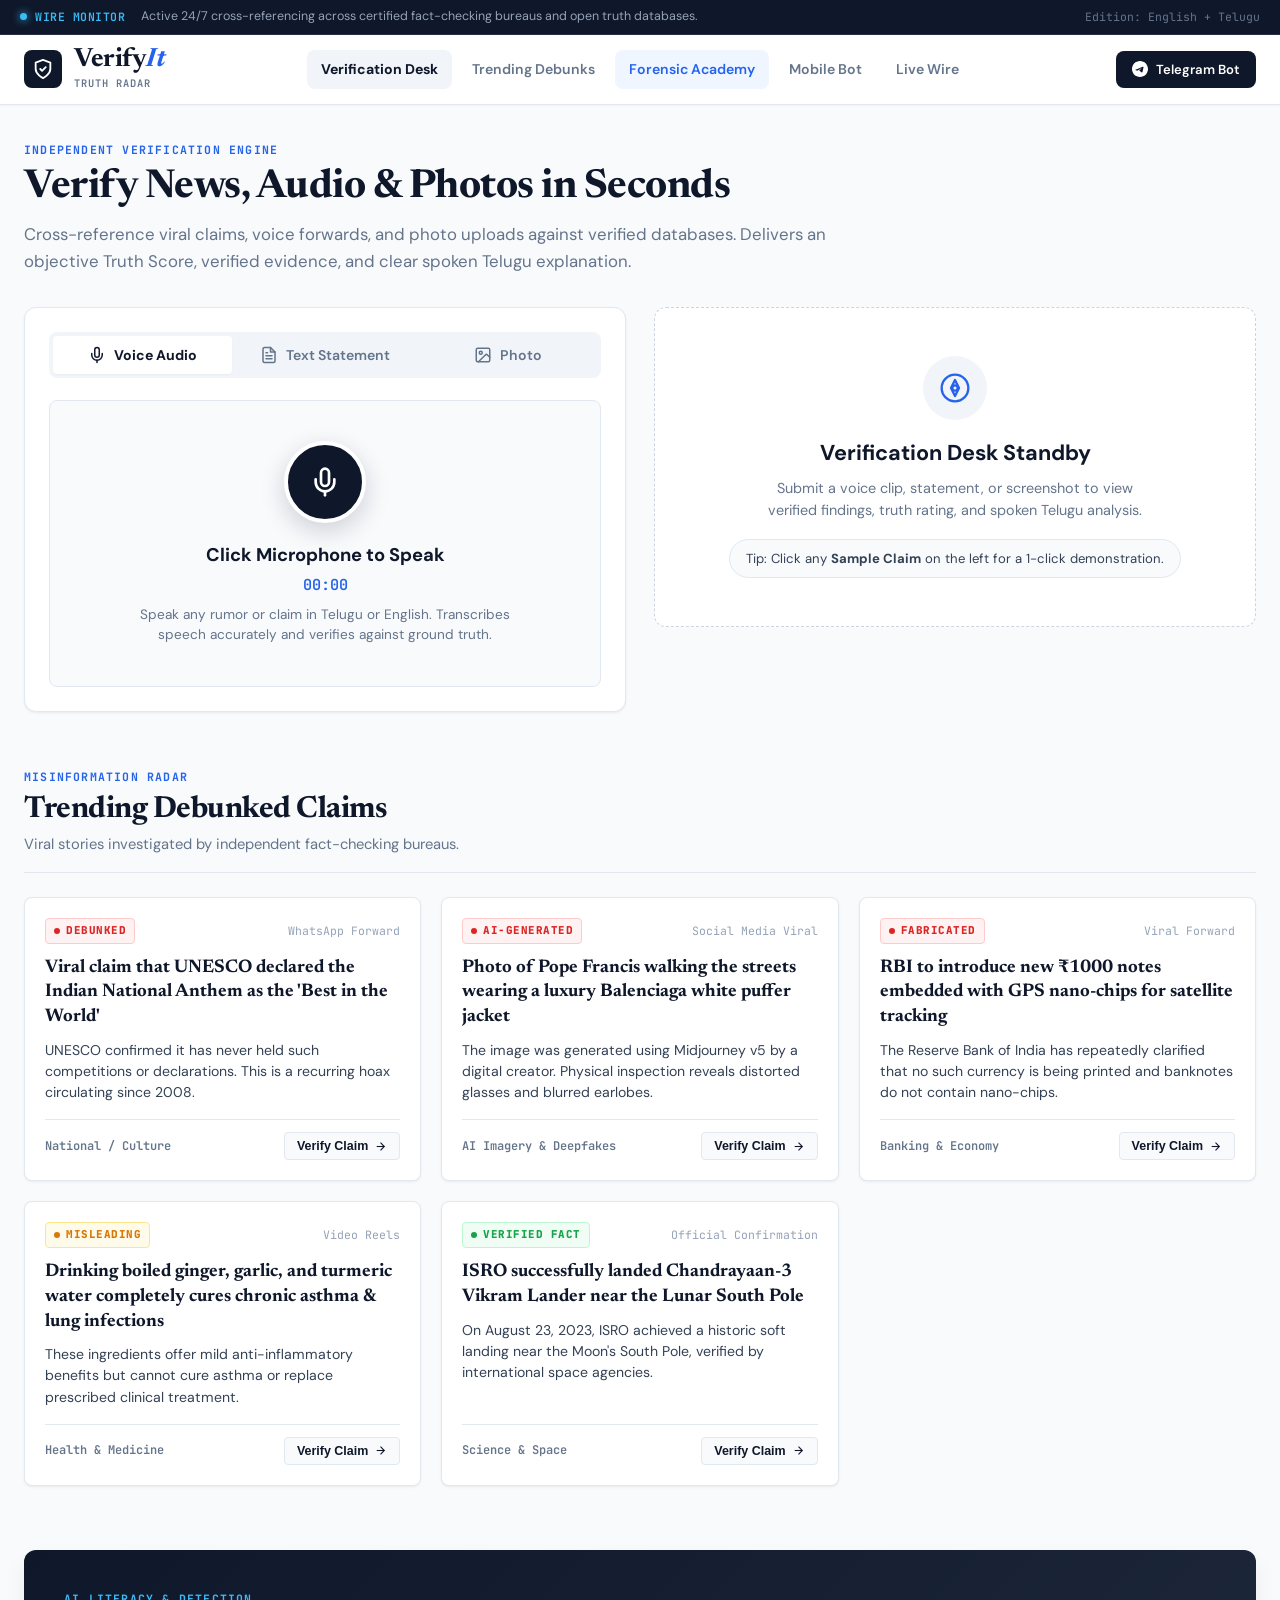
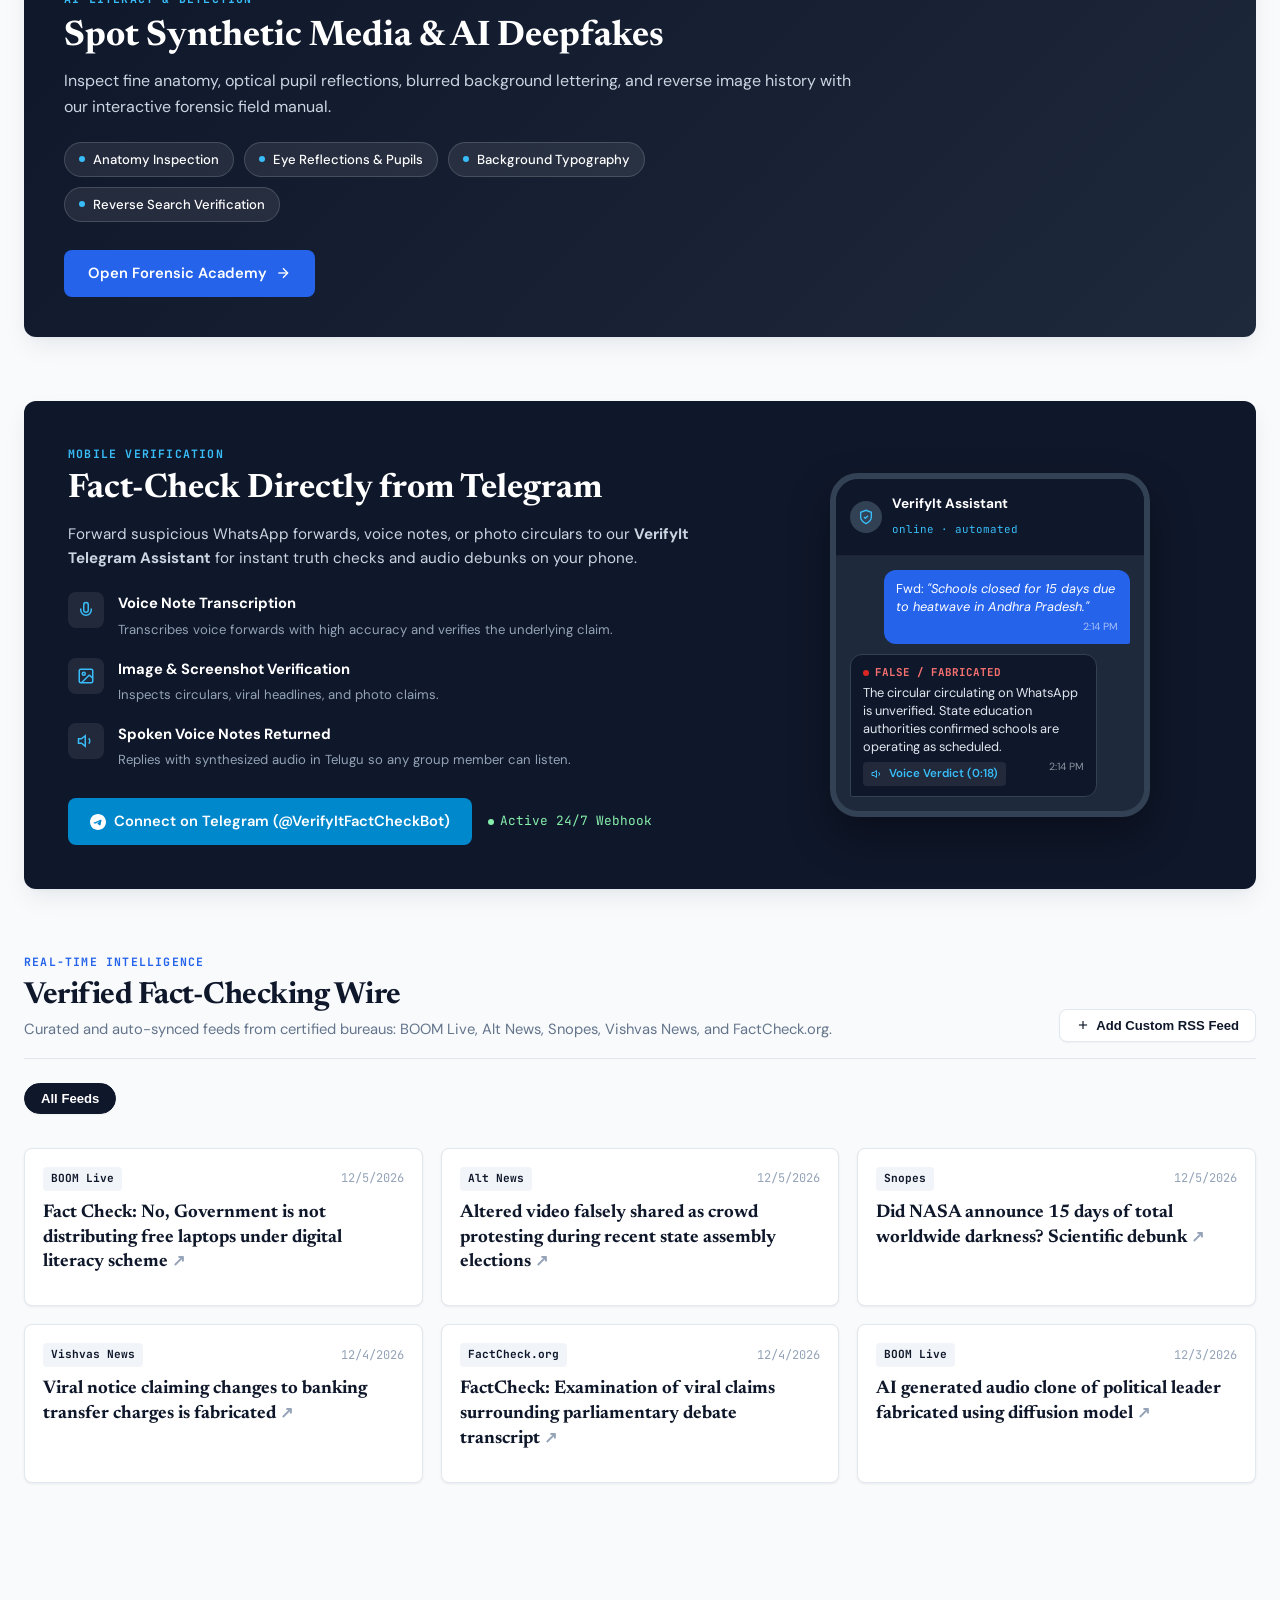
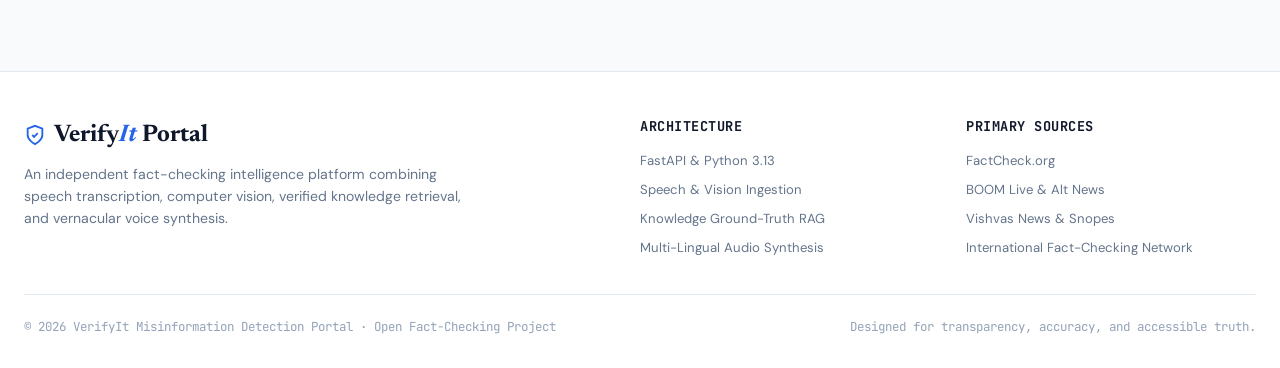
==== frontend/index.html @ 95ccc79d "feat: add forensics guide and core application files for deepfake and disinformation portal" ====
<!DOCTYPE html>
<html lang="en">
<head>
    <meta charset="UTF-8">
    <meta name="viewport" content="width=device-width, initial-scale=1.0">
    <title>VerifyIt — Independent Truth Radar & Fact-Checking Portal</title>
    <meta name="description" content="Cross-examine viral news, voice audio, and screenshots against authoritative truth databases with objective truth scoring and spoken Telugu explanations.">
    
    <!-- Modern Editorial Typography -->
    <link rel="preconnect" href="https://fonts.googleapis.com">
    <link rel="preconnect" href="https://fonts.gstatic.com" crossorigin>
    <link href="https://fonts.googleapis.com/css2?family=DM+Sans:ital,opsz,wght@0,9..40,400..700;1,9..40,400..700&family=Newsreader:ital,opsz,wght@0,6..72,500..800;1,6..72,500..700&family=JetBrains+Mono:wght@500;600&display=swap" rel="stylesheet">
    
    <link rel="stylesheet" href="style.css">
    <link rel="stylesheet" href="/frontend/style.css">
    <script src="script.js" defer></script>
</head>
<body>

    <!-- Minimal Announcement Bar -->
    <div class="top-status-bar">
        <div class="status-bar-container">
            <div class="status-live-indicator">
                <span class="pulse-indicator"></span>
                <span class="status-label">WIRE MONITOR</span>
            </div>
            <div class="status-message">
                <span>Active 24/7 cross-referencing across certified fact-checking bureaus and open truth databases.</span>
            </div>
            <div class="status-meta">
                <span>Edition: English + Telugu</span>
            </div>
        </div>
    </div>

    <!-- Professional Navigation Header -->
    <header class="site-header">
        <div class="header-inner">
            <a href="#verifier-section" class="brand-logo">
                <span class="brand-icon-wrap">
                    <svg class="brand-svg" viewBox="0 0 24 24" fill="none" stroke="currentColor" stroke-width="2" stroke-linecap="round" stroke-linejoin="round">
                        <path d="M12 22s8-4 8-10V5l-8-3-8 3v7c0 6 8 10 8 10z"/>
                        <path d="m9 12 2 2 4-4"/>
                    </svg>
                </span>
                <div class="brand-text">
                    <span class="brand-name">Verify<span class="brand-accent">It</span></span>
                    <span class="brand-sub">Truth Radar</span>
                </div>
            </a>

            <nav class="nav-links" id="mainNav">
                <a href="#verifier-section" class="nav-link active">Verification Desk</a>
                <a href="#trending-section" class="nav-link">Trending Debunks</a>
                <a href="forensics.html" class="nav-link nav-highlight">Forensic Academy</a>
                <a href="#telegram-section" class="nav-link">Mobile Bot</a>
                <a href="#news-section" class="nav-link">Live Wire</a>
            </nav>

            <div class="header-actions">
                <a href="https://t.me/" target="_blank" rel="noopener noreferrer" class="btn-telegram-header">
                    <svg viewBox="0 0 24 24" width="16" height="16" fill="currentColor">
                        <path d="M12 0C5.373 0 0 5.373 0 12s5.373 12 12 12 12-5.373 12-12S18.627 0 12 0zm5.562 8.161c-.18.784-1.291 5.918-1.859 8.785-.24.11-.476.166-.71.166-.368 0-.583-.14-.844-.313-.41-.274-2.298-1.517-2.73-1.808-.288-.194-.572-.387-.272-.693.078-.08 1.439-1.378 2.651-2.544.186-.179.37-.36.216-.541-.153-.182-.397-.11-.571-.035-.246.106-3.957 2.56-4.475 2.898-.517.338-.988.384-1.391.265-.403-.119-1.233-.393-1.838-.592-.743-.245-.802-.572-.058-.871 3.097-1.348 7.42-3.153 9.49-3.965.987-.387 1.841-.309 2.012.185.07.202.046.621.03.864z"/>
                    </svg>
                    <span>Telegram Bot</span>
                </a>
                <button class="mobile-menu-btn" id="mobileMenuBtn" aria-label="Toggle navigation menu" onclick="toggleMobileMenu()">
                    <svg viewBox="0 0 24 24" width="20" height="20" fill="none" stroke="currentColor" stroke-width="2">
                        <line x1="3" y1="12" x2="21" y2="12"></line>
                        <line x1="3" y1="6" x2="21" y2="6"></line>
                        <line x1="3" y1="18" x2="21" y2="18"></line>
                    </svg>
                </button>
            </div>
        </div>
    </header>

    <!-- Main Content -->
    <main class="portal-main-body">

        <!-- HERO & FACT-CHECKING ENGINE WORKSPACE -->
        <section id="verifier-section" class="section-anchor">
            <div class="hero-header-block">
                <span class="hero-kicker">INDEPENDENT VERIFICATION ENGINE</span>
                <h1 class="hero-title">Verify News, Audio & Photos in Seconds</h1>
                <p class="hero-desc">Cross-reference viral claims, voice forwards, and photo uploads against verified databases. Delivers an objective Truth Score, verified evidence, and clear spoken Telugu explanation.</p>
            </div>

            <div class="engine-workspace-grid">
                <!-- Left Column: Ingestion Desk -->
                <div class="engine-card">
                    <!-- Segmented Mode Tabs -->
                    <div class="engine-tabs-header" role="tablist">
                        <button type="button" class="tab-button active" id="tab-voice" onclick="switchMode('voice')">
                            <svg viewBox="0 0 24 24" width="18" height="18" fill="none" stroke="currentColor" stroke-width="2" stroke-linecap="round" stroke-linejoin="round">
                                <path d="M12 2a3 3 0 0 0-3 3v7a3 3 0 0 0 6 0V5a3 3 0 0 0-3-3Z"/>
                                <path d="M19 10v2a7 7 0 0 1-14 0v-2"/>
                                <line x1="12" x2="12" y1="19" y2="22"/>
                            </svg>
                            <span>Voice Audio</span>
                        </button>
                        <button type="button" class="tab-button" id="tab-text" onclick="switchMode('text')">
                            <svg viewBox="0 0 24 24" width="18" height="18" fill="none" stroke="currentColor" stroke-width="2" stroke-linecap="round" stroke-linejoin="round">
                                <path d="M14 2H6a2 2 0 0 0-2 2v16a2 2 0 0 0 2 2h12a2 2 0 0 0 2-2V8z"/>
                                <polyline points="14 2 14 8 20 8"/>
                                <line x1="16" y1="13" x2="8" y2="13"/>
                                <line x1="16" y1="17" x2="8" y2="17"/>
                                <polyline points="10 9 9 9 8 9"/>
                            </svg>
                            <span>Text Statement</span>
                        </button>
                        <button type="button" class="tab-button" id="tab-image" onclick="switchMode('image')">
                            <svg viewBox="0 0 24 24" width="18" height="18" fill="none" stroke="currentColor" stroke-width="2" stroke-linecap="round" stroke-linejoin="round">
                                <rect width="18" height="18" x="3" y="3" rx="2" ry="2"/>
                                <circle cx="9" cy="9" r="2"/>
                                <path d="m21 15-3.086-3.086a2 2 0 0 0-2.828 0L6 21"/>
                            </svg>
                            <span>Photo</span>
                        </button>
                    </div>

                    <!-- MODE 1: Voice Recording Console -->
                    <div id="mode-voice" class="mode-container active">
                        <div class="voice-deck">
                            <div class="record-orb-wrap">
                                <button id="recordBtn" class="record-orb-button" onclick="toggleRecording()" title="Click to start/stop speaking">
                                    <svg class="mic-icon-svg" viewBox="0 0 24 24" fill="none" stroke="currentColor" stroke-width="2" stroke-linecap="round" stroke-linejoin="round">
                                        <path d="M12 2a3 3 0 0 0-3 3v7a3 3 0 0 0 6 0V5a3 3 0 0 0-3-3Z"/>
                                        <path d="M19 10v2a7 7 0 0 1-14 0v-2"/>
                                        <line x1="12" x2="12" y1="19" y2="22"/>
                                    </svg>
                                </button>
                                <div class="audio-wave-anim" id="waveVisualizer">
                                    <span></span><span></span><span></span><span></span><span></span>
                                </div>
                            </div>
                            <div class="voice-meta">
                                <h3 id="recordStatus" class="voice-status-title">Click Microphone to Speak</h3>
                                <div id="recordTimer" class="voice-timer">00:00</div>
                                <p class="voice-tip">Speak any rumor or claim in Telugu or English. Transcribes speech accurately and verifies against ground truth.</p>
                            </div>
                            <audio id="recordedAudioPlayer" controls class="audio-playback-bar" style="display: none;"></audio>
                        </div>
                    </div>

                    <!-- MODE 2: Text Statement Box -->
                    <div id="mode-text" class="mode-container" style="display: none;">
                        <div class="text-input-field-wrap">
                            <textarea id="inputText" placeholder="Paste a viral forward, news headline, or claim to fact-check..." rows="4"></textarea>
                            <div class="text-input-actions">
                                <button class="btn-clear" onclick="clearTextInput()">Clear</button>
                                <button class="btn-verify-primary" id="btnCheckText" onclick="submitText()">
                                    <span>Verify Statement</span>
                                    <svg viewBox="0 0 24 24" width="16" height="16" fill="none" stroke="currentColor" stroke-width="2" stroke-linecap="round" stroke-linejoin="round">
                                        <line x1="5" y1="12" x2="19" y2="12"></line>
                                        <polyline points="12 5 19 12 12 19"></polyline>
                                    </svg>
                                </button>
                            </div>
                        </div>

                        <!-- One-Click Instant Test Claims -->
                        <div class="instant-claims-box">
                            <span class="instant-label">SAMPLE CLAIMS (1-CLICK TEST)</span>
                            <div class="chips-grid">
                                <button class="rumor-chip chip-false" onclick="fillSample('మోదీ అమెరికా అధ్యక్షుడు')">
                                    <span class="chip-dot dot-false"></span>
                                    <span>మోదీ అమెరికా అధ్యక్షుడు</span>
                                </button>
                                <button class="rumor-chip chip-false" onclick="fillSample('COVID-19 vaccines contain 5G tracking microchips')">
                                    <span class="chip-dot dot-false"></span>
                                    <span>COVID-19 5G Chips</span>
                                </button>
                                <button class="rumor-chip chip-mislead" onclick="fillSample('Drinking hot boiled water kills all stomach viruses and cures COVID')">
                                    <span class="chip-dot dot-mislead"></span>
                                    <span>Boiled Water Cures Viruses</span>
                                </button>
                                <button class="rumor-chip chip-true" onclick="fillSample('ISRO successfully launched the Chandrayaan-3 mission to the Moon south pole')">
                                    <span class="chip-dot dot-true"></span>
                                    <span>Chandrayaan-3 Moon Landing</span>
                                </button>
                            </div>
                        </div>
                    </div>

                    <!-- MODE 3: Photo Upload -->
                    <div id="mode-image" class="mode-container" style="display: none;">
                        <div class="image-upload-dropzone" id="imageDropzone">
                            <input type="file" id="imageInput" accept="image/png, image/jpeg, image/webp, image/gif" onchange="handleImageSelection(event)">
                            <div id="dropzonePrompt" class="dropzone-text-block">
                                <div class="dropzone-circle-icon">
                                    <svg viewBox="0 0 24 24" width="24" height="24" fill="none" stroke="currentColor" stroke-width="2" stroke-linecap="round" stroke-linejoin="round">
                                        <path d="M21 15v4a2 2 0 0 1-2 2H5a2 2 0 0 1-2-2v-4"/>
                                        <polyline points="17 8 12 3 7 8"/>
                                        <line x1="12" y1="3" x2="12" y2="15"/>
                                    </svg>
                                </div>
                                <h4>Drop photo or <span class="link-browse">Browse file</span></h4>
                                <p>Upload WhatsApp forwards, circulars, or photo graphics</p>
                                <span class="format-note">Supports PNG, JPG, WebP</span>
                            </div>
                            <div id="imagePreviewContainer" class="image-preview-wrapper" style="display: none;">
                                <img id="imagePreview" alt="Upload preview">
                                <button class="btn-remove-thumb" onclick="removeImageFile(event)" title="Remove image">
                                    <svg viewBox="0 0 24 24" width="14" height="14" fill="none" stroke="currentColor" stroke-width="2">
                                        <line x1="18" y1="6" x2="6" y2="18"></line>
                                        <line x1="6" y1="6" x2="18" y2="18"></line>
                                    </svg>
                                </button>
                            </div>
                        </div>

                        <div class="caption-input-box">
                            <input type="text" id="captionInput" placeholder="Optional question or context (e.g. 'Is this circular genuine?')">
                        </div>

                        <button class="btn-verify-primary full-width" id="btnCheckImage" onclick="uploadImage()">
                            <span>Analyze Photo</span>
                            <svg viewBox="0 0 24 24" width="16" height="16" fill="none" stroke="currentColor" stroke-width="2" stroke-linecap="round" stroke-linejoin="round">
                                <line x1="5" y1="12" x2="19" y2="12"></line>
                                <polyline points="12 5 19 12 12 19"></polyline>
                            </svg>
                        </button>
                    </div>

                    <!-- Loading Indicator -->
                    <div id="loadingIndicator" class="verification-loader" style="display: none;">
                        <div class="spinner-circle"></div>
                        <div class="loader-labels">
                            <strong id="loadingTitle">Cross-Checking Knowledge Bases...</strong>
                            <span id="loadingMessage">Evaluating claims, computing truth score, and synthesizing Telugu audio...</span>
                        </div>
                    </div>
                </div>

                <!-- Right Column: Truth-O-Meter Verdict Display -->
                <div class="verdict-display-wrapper">
                    <!-- Standby State -->
                    <div id="resultPlaceholder" class="verdict-placeholder-card">
                        <div class="meter-illustration-wrap">
                            <svg class="standby-svg" viewBox="0 0 24 24" fill="none" stroke="currentColor" stroke-width="1.75" stroke-linecap="round" stroke-linejoin="round">
                                <circle cx="12" cy="12" r="10"/>
                                <path d="m12 6 3 6-3 6-3-6z"/>
                                <circle cx="12" cy="12" r="2"/>
                            </svg>
                        </div>
                        <h3>Verification Desk Standby</h3>
                        <p>Submit a voice clip, statement, or screenshot to view verified findings, truth rating, and spoken Telugu analysis.</p>
                        <div class="placeholder-sample-hint">Tip: Click any <strong>Sample Claim</strong> on the left for a 1-click demonstration.</div>
                    </div>

                    <!-- Active Verdict Card -->
                    <div id="resultCard" class="verdict-active-card" style="display: none;">
                        <!-- Status Banner -->
                        <div class="verdict-header-banner" id="verdictBanner">
                            <div class="verdict-header-left">
                                <span class="verdict-pre-tag" id="verdictTag">VERIFICATION FINDING</span>
                                <h2 class="verdict-headline" id="verdictTitle">FALSE / MISINFORMATION</h2>
                                <div class="truth-progress-bar-wrap">
                                    <div class="truth-progress-bar" id="truthProgressBar" style="width: 0%;"></div>
                                </div>
                            </div>
                            <div class="confidence-badge-block" id="truthScoreBlock">
                                <span class="conf-pct" id="truthScore">0%</span>
                                <span class="conf-lbl" id="truthScoreLabel">TRUTH SCORE</span>
                                <span class="conf-sub" id="certaintySub">Certainty: 95%</span>
                            </div>
                        </div>

                        <!-- 1-Sentence English Summary -->
                        <div class="executive-summary-strip">
                            <span class="summary-kicker">EXECUTIVE SUMMARY</span>
                            <p id="englishSummaryText">Loading summary...</p>
                        </div>

                        <!-- Voice Transcription Snippet -->
                        <div id="transcriptionSnippet" class="transcription-strip" style="display: none;">
                            <span class="strip-icon">
                                <svg viewBox="0 0 24 24" width="16" height="16" fill="none" stroke="currentColor" stroke-width="2">
                                    <path d="M12 2a3 3 0 0 0-3 3v7a3 3 0 0 0 6 0V5a3 3 0 0 0-3-3Z"/>
                                    <path d="M19 10v2a7 7 0 0 1-14 0v-2"/>
                                </svg>
                            </span>
                            <div>
                                <span class="transcribe-label">Transcribed Speech:</span>
                                <strong id="transcriptionContent"></strong>
                            </div>
                        </div>

                        <!-- Telugu Detailed Explanation -->
                        <div class="verdict-body-block">
                            <div class="verdict-body-header">
                                <span class="telugu-section-label">వాస్తవ విశ్లేషణ (Telugu Analysis)</span>
                                <button class="btn-copy-verdict" onclick="copyResultText()">
                                    <svg viewBox="0 0 24 24" width="14" height="14" fill="none" stroke="currentColor" stroke-width="2">
                                        <rect x="9" y="9" width="13" height="13" rx="2" ry="2"></rect>
                                        <path d="M5 15H4a2 2 0 0 1-2-2V4a2 2 0 0 1 2-2h9a2 2 0 0 1 2 2v1"></path>
                                    </svg>
                                    <span>Copy Analysis</span>
                                </button>
                            </div>
                            <p id="resultText" class="telugu-body-content"></p>
                        </div>

                        <!-- Audio Spoken Verdict -->
                        <div id="audioVerdictWrap" class="audio-verdict-player" style="display: none;">
                            <div class="audio-player-meta">
                                <div class="audio-avatar">
                                    <svg viewBox="0 0 24 24" width="18" height="18" fill="none" stroke="currentColor" stroke-width="2">
                                        <polygon points="11 5 6 9 2 9 2 15 6 15 11 19 11 5"></polygon>
                                        <path d="M15.54 8.46a5 5 0 0 1 0 7.07"></path>
                                        <path d="M19.07 4.93a10 10 0 0 1 0 14.14"></path>
                                    </svg>
                                </div>
                                <div>
                                    <strong>Listen to Spoken Verdict (Telugu)</strong>
                                    <span>Synthesized audio explanation for accessibility and audio sharing</span>
                                </div>
                            </div>
                            <audio id="verdictAudioPlayer" controls class="native-audio-player"></audio>
                        </div>

                        <!-- RAG Wire Citations -->
                        <div id="ragCitationsWrap" class="rag-citations-strip" style="display: none;">
                            <span class="citations-label">Ground-Truth Citations:</span>
                            <div class="citations-chips-container" id="citationsList"></div>
                        </div>

                        <!-- Defense Strip & WhatsApp Copy -->
                        <div class="actionable-defense-strip" id="actionableDefenseWrap">
                            <div class="defense-meta">
                                <span class="defense-kicker">ACTIONABLE ADVICE</span>
                                <p class="defense-text" id="actionAdviceText">Do not forward unverified claims. Confirm reporting with independent news bureaus before sharing.</p>
                            </div>
                            <button class="btn-whatsapp-debunk" id="btnWhatsappCopy" onclick="copyWhatsAppDebunkCard()">
                                <svg viewBox="0 0 24 24" width="16" height="16" fill="currentColor">
                                    <path d="M12.031 6.172c-3.181 0-5.767 2.586-5.768 5.766-.001 1.298.38 2.27 1.019 3.287l-.582 2.128 2.182-.573c.978.58 1.911.928 3.145.929 3.178 0 5.767-2.587 5.768-5.766.001-3.187-2.575-5.77-5.764-5.771zm3.392 8.244c-.144.405-.837.774-1.17.824-.312.045-.698.077-2.123-.526-1.782-.754-2.894-2.597-2.981-2.716-.089-.12-1.002-1.332-1.002-2.54 0-1.209.637-1.802.864-2.043.226-.24.493-.301.657-.301.164 0 .329.002.473.01.152.008.356-.058.556.423.206.494.704 1.716.766 1.84.062.125.103.271.021.436-.082.164-.124.267-.247.411-.123.144-.258.322-.369.432-.123.123-.252.257-.108.504.144.246.64 1.055 1.374 1.708.946.842 1.745 1.103 1.992 1.226.247.123.391.103.535-.062.144-.165.617-.719.782-.966.164-.247.329-.206.555-.123.226.082 1.44.679 1.687.802.247.123.411.185.473.288.062.103.062.597-.082 1.002z"/>
                                </svg>
                                <span>Copy WhatsApp Card</span>
                            </button>
                        </div>
                    </div>
                </div>
            </div>
        </section>

        <!-- SECTION 2: TRENDING DEBUNKED CLAIMS -->
        <section id="trending-section" class="portal-section">
            <div class="section-title-bar">
                <div>
                    <span class="kicker">MISINFORMATION RADAR</span>
                    <h2 class="section-heading">Trending Debunked Claims</h2>
                    <p class="section-sub">Viral stories investigated by independent fact-checking bureaus.</p>
                </div>
            </div>

            <!-- Dynamically loaded with fallback -->
            <div class="debunks-grid" id="debunksContainer"></div>
        </section>

        <!-- SECTION 3: AI & DEEPFAKE FORENSICS SPOTLIGHT -->
        <section id="deepfake-guide-section" class="portal-section">
            <div class="spotlight-banner">
                <div class="spotlight-content">
                    <span class="kicker-accent">AI LITERACY & DETECTION</span>
                    <h2 class="spotlight-title">Spot Synthetic Media & AI Deepfakes</h2>
                    <p class="spotlight-desc">Inspect fine anatomy, optical pupil reflections, blurred background lettering, and reverse image history with our interactive forensic field manual.</p>
                    
                    <div class="spotlight-pills">
                        <div class="spotlight-pill">
                            <span class="pill-dot"></span>
                            <span>Anatomy Inspection</span>
                        </div>
                        <div class="spotlight-pill">
                            <span class="pill-dot"></span>
                            <span>Eye Reflections & Pupils</span>
                        </div>
                        <div class="spotlight-pill">
                            <span class="pill-dot"></span>
                            <span>Background Typography</span>
                        </div>
                        <div class="spotlight-pill">
                            <span class="pill-dot"></span>
                            <span>Reverse Search Verification</span>
                        </div>
                    </div>

                    <a href="forensics.html" class="btn-spotlight">
                        <span>Open Forensic Academy</span>
                        <svg viewBox="0 0 24 24" width="16" height="16" fill="none" stroke="currentColor" stroke-width="2">
                            <line x1="5" y1="12" x2="19" y2="12"></line>
                            <polyline points="12 5 19 12 12 19"></polyline>
                        </svg>
                    </a>
                </div>
            </div>
        </section>

        <!-- SECTION 4: TELEGRAM BOT ASSISTANT -->
        <section id="telegram-section" class="portal-section">
            <div class="telegram-showcase-card">
                <div class="tg-info-content">
                    <span class="kicker-light">MOBILE VERIFICATION</span>
                    <h2 class="tg-title">Fact-Check Directly from Telegram</h2>
                    <p class="tg-desc">Forward suspicious WhatsApp forwards, voice notes, or photo circulars to our <strong>VerifyIt Telegram Assistant</strong> for instant truth checks and audio debunks on your phone.</p>

                    <div class="tg-features-list">
                        <div class="tg-feature-item">
                            <div class="tg-feat-icon">
                                <svg viewBox="0 0 24 24" width="18" height="18" fill="none" stroke="currentColor" stroke-width="2">
                                    <path d="M12 2a3 3 0 0 0-3 3v7a3 3 0 0 0 6 0V5a3 3 0 0 0-3-3Z"/>
                                    <path d="M19 10v2a7 7 0 0 1-14 0v-2"/>
                                </svg>
                            </div>
                            <div>
                                <strong>Voice Note Transcription</strong>
                                <span>Transcribes voice forwards with high accuracy and verifies the underlying claim.</span>
                            </div>
                        </div>
                        <div class="tg-feature-item">
                            <div class="tg-feat-icon">
                                <svg viewBox="0 0 24 24" width="18" height="18" fill="none" stroke="currentColor" stroke-width="2">
                                    <rect width="18" height="18" x="3" y="3" rx="2" ry="2"/>
                                    <circle cx="9" cy="9" r="2"/>
                                    <path d="m21 15-3.086-3.086a2 2 0 0 0-2.828 0L6 21"/>
                                </svg>
                            </div>
                            <div>
                                <strong>Image & Screenshot Verification</strong>
                                <span>Inspects circulars, viral headlines, and photo claims.</span>
                            </div>
                        </div>
                        <div class="tg-feature-item">
                            <div class="tg-feat-icon">
                                <svg viewBox="0 0 24 24" width="18" height="18" fill="none" stroke="currentColor" stroke-width="2">
                                    <polygon points="11 5 6 9 2 9 2 15 6 15 11 19 11 5"></polygon>
                                    <path d="M15.54 8.46a5 5 0 0 1 0 7.07"></path>
                                </svg>
                            </div>
                            <div>
                                <strong>Spoken Voice Notes Returned</strong>
                                <span>Replies with synthesized audio in Telugu so any group member can listen.</span>
                            </div>
                        </div>
                    </div>

                    <div class="tg-cta-row">
                        <a href="https://t.me/" target="_blank" rel="noopener noreferrer" class="btn-open-telegram">
                            <svg viewBox="0 0 24 24" width="16" height="16" fill="currentColor">
                                <path d="M12 0C5.373 0 0 5.373 0 12s5.373 12 12 12 12-5.373 12-12S18.627 0 12 0zm5.562 8.161c-.18.784-1.291 5.918-1.859 8.785-.24.11-.476.166-.71.166-.368 0-.583-.14-.844-.313-.41-.274-2.298-1.517-2.73-1.808-.288-.194-.572-.387-.272-.693.078-.08 1.439-1.378 2.651-2.544.186-.179.37-.36.216-.541-.153-.182-.397-.11-.571-.035-.246.106-3.957 2.56-4.475 2.898-.517.338-.988.384-1.391.265-.403-.119-1.233-.393-1.838-.592-.743-.245-.802-.572-.058-.871 3.097-1.348 7.42-3.153 9.49-3.965.987-.387 1.841-.309 2.012.185.07.202.046.621.03.864z"/>
                            </svg>
                            <span>Connect on Telegram (@VerifyItFactCheckBot)</span>
                        </a>
                        <span class="tg-status-note">
                            <span class="online-dot"></span>
                            <span>Active 24/7 Webhook</span>
                        </span>
                    </div>
                </div>

                <!-- Sleek Phone Mockup -->
                <div class="tg-mockup-wrapper">
                    <div class="phone-frame">
                        <div class="chat-header">
                            <div class="chat-bot-avatar">
                                <svg viewBox="0 0 24 24" width="16" height="16" fill="none" stroke="currentColor" stroke-width="2">
                                    <path d="M12 22s8-4 8-10V5l-8-3-8 3v7c0 6 8 10 8 10z"/>
                                    <path d="m9 12 2 2 4-4"/>
                                </svg>
                            </div>
                            <div>
                                <strong>VerifyIt Assistant</strong>
                                <span class="bot-online">online · automated</span>
                            </div>
                        </div>
                        <div class="chat-bubbles">
                            <div class="chat-bubble user">
                                <p>Fwd: <em>"Schools closed for 15 days due to heatwave in Andhra Pradesh."</em></p>
                                <span class="chat-time">2:14 PM</span>
                            </div>
                            <div class="chat-bubble bot">
                                <div class="bot-bubble-tag">
                                    <span class="tag-dot dot-false"></span>
                                    <span>FALSE / FABRICATED</span>
                                </div>
                                <p>The circular circulating on WhatsApp is unverified. State education authorities confirmed schools are operating as scheduled.</p>
                                <div class="bubble-audio-indicator">
                                    <svg viewBox="0 0 24 24" width="12" height="12" fill="none" stroke="currentColor" stroke-width="2">
                                        <polygon points="11 5 6 9 2 9 2 15 6 15 11 19 11 5"></polygon>
                                        <path d="M15.54 8.46a5 5 0 0 1 0 7.07"></path>
                                    </svg>
                                    <span>Voice Verdict (0:18)</span>
                                </div>
                                <span class="chat-time">2:14 PM</span>
                            </div>
                        </div>
                    </div>
                </div>
            </div>
        </section>

        <!-- SECTION 5: LIVE VERIFIED WIRE -->
        <section id="news-section" class="portal-section">
            <div class="section-title-bar">
                <div>
                    <span class="kicker">REAL-TIME INTELLIGENCE</span>
                    <h2 class="section-heading">Verified Fact-Checking Wire</h2>
                    <p class="section-sub">Curated and auto-synced feeds from certified bureaus: BOOM Live, Alt News, Snopes, Vishvas News, and FactCheck.org.</p>
                </div>
                <button class="btn-outline-add" onclick="toggleAddSourceForm()">
                    <svg viewBox="0 0 24 24" width="14" height="14" fill="none" stroke="currentColor" stroke-width="2">
                        <line x1="12" y1="5" x2="12" y2="19"></line>
                        <line x1="5" y1="12" x2="19" y2="12"></line>
                    </svg>
                    <span>Add Custom RSS Feed</span>
                </button>
            </div>

            <!-- Collapsible Add Feed Drawer -->
            <div id="addSourceForm" class="add-source-drawer" style="display: none;">
                <h4>Add Custom Fact-Check RSS Feed</h4>
                <div class="drawer-inputs-row">
                    <input type="text" id="sourceNameInput" placeholder="Source Name (e.g. Reuters Fact Check)">
                    <input type="text" id="rssUrlInput" placeholder="RSS Feed URL (e.g. https://.../feed/)">
                    <div class="drawer-actions">
                        <button class="btn-subtle" onclick="toggleAddSourceForm()">Cancel</button>
                        <button class="btn-verify-primary btn-sm" onclick="addNewsSource()">Save & Sync Feed</button>
                    </div>
                </div>
            </div>

            <!-- Source Filter Chips -->
            <div class="sources-pill-scroll" id="sourceFiltersContainer">
                <button class="source-filter-pill active" id="chipAllSources" onclick="selectSource(null)">
                    All Feeds
                </button>
            </div>

            <!-- Articles Feed Stream -->
            <div class="articles-feed-grid" id="articlesList"></div>

            <div id="loadMoreWrap" class="load-more-center" style="display: none;">
                <button id="btnLoadMore" class="btn-load-more" onclick="loadMoreArticles()">
                    Load More Articles
                </button>
            </div>
        </section>
    </main>

    <!-- Professional Footer -->
    <footer class="portal-footer-block">
        <div class="footer-wrap">
            <div class="footer-top">
                <div class="footer-brand-info">
                    <div class="footer-brand-name">
                        <svg class="footer-brand-svg" viewBox="0 0 24 24" fill="none" stroke="currentColor" stroke-width="2">
                            <path d="M12 22s8-4 8-10V5l-8-3-8 3v7c0 6 8 10 8 10z"/>
                            <path d="m9 12 2 2 4-4"/>
                        </svg>
                        <span>Verify<span class="brand-accent">It</span> Portal</span>
                    </div>
                    <p>An independent fact-checking intelligence platform combining speech transcription, computer vision, verified knowledge retrieval, and vernacular voice synthesis.</p>
                </div>
                <div class="footer-links-col">
                    <strong>Architecture</strong>
                    <span>FastAPI & Python 3.13</span>
                    <span>Speech & Vision Ingestion</span>
                    <span>Knowledge Ground-Truth RAG</span>
                    <span>Multi-Lingual Audio Synthesis</span>
                </div>
                <div class="footer-links-col">
                    <strong>Primary Sources</strong>
                    <span>FactCheck.org</span>
                    <span>BOOM Live & Alt News</span>
                    <span>Vishvas News & Snopes</span>
                    <span>International Fact-Checking Network</span>
                </div>
            </div>
            <div class="footer-bottom">
                <span>&copy; 2026 VerifyIt Misinformation Detection Portal · Open Fact-Checking Project</span>
                <span>Designed for transparency, accuracy, and accessible truth.</span>
            </div>
        </div>
    </footer>

    <!-- Toast Notification -->
    <div id="toast" class="toast"></div>

    <script>
        function toggleMobileMenu() {
            const nav = document.getElementById('mainNav');
            if (nav) nav.classList.toggle('mobile-open');
        }
    </script>
</body>
</html>
---- frontend/style.css ----
/* ==========================================================================
   VerifyIt — Professional Editorial & Intelligence Design System
   Modern Slate & Crisp Editorial Palette · High Contrast · Zero Visual Clutter
   ========================================================================== */

:root {
    /* --- Modern Neutral & Surface System --- */
    --bg-canvas: #F8FAFC;            /* Clean Slate 50 Canvas */
    --bg-card: #FFFFFF;              /* Pure White Card */
    --bg-subtle: #F1F5F9;            /* Slate 100 */
    --bg-elevated: #F8FAFC;          /* Slate 50 */
    --bg-dark: #0F172A;              /* Slate 900 */
    --bg-dark-card: #1E293B;         /* Slate 800 */

    /* Typography Ink Colors */
    --text-primary: #0F172A;         /* Slate 900 for Headlines */
    --text-body: #334155;            /* Slate 700 for Body */
    --text-muted: #64748B;           /* Slate 500 for Supporting Text */
    --text-faint: #94A3B8;           /* Slate 400 for Dates/Meta */
    --text-white: #FFFFFF;

    /* Border System */
    --border-subtle: #E2E8F0;        /* Slate 200 */
    --border-strong: #CBD5E1;        /* Slate 300 */
    --border-dark: #334155;          /* Slate 700 */

    /* Brand Accent Colors */
    --brand-primary: #0F172A;        /* Slate 900 */
    --brand-blue: #2563EB;           /* Royal Blue */
    --brand-blue-hover: #1D4ED8;
    --brand-blue-light: #EFF6FF;
    --brand-indigo: #4F46E5;
    
    /* Verified Status Tokens */
    --status-false: #DC2626;         /* Red 600 */
    --status-false-bg: #FEF2F2;
    --status-false-border: #FECACA;

    --status-true: #16A34A;          /* Green 600 */
    --status-true-bg: #F0FDF4;
    --status-true-border: #BBF7D0;

    --status-mislead: #D97706;       /* Amber 600 */
    --status-mislead-bg: #FFFBEB;
    --status-mislead-border: #FDE68A;

    --status-unverified: #64748B;
    --status-unverified-bg: #F8FAFC;
    --status-unverified-border: #E2E8F0;

    /* Typography */
    --font-heading: 'Newsreader', Georgia, serif;
    --font-ui: 'DM Sans', -apple-system, BlinkMacSystemFont, 'Segoe UI', Roboto, sans-serif;
    --font-mono: 'JetBrains Mono', monospace;

    /* Radii & Shadows */
    --radius-xs: 4px;
    --radius-sm: 8px;
    --radius-md: 12px;
    --radius-lg: 16px;
    --radius-full: 9999px;

    --shadow-sm: 0 1px 2px 0 rgba(0, 0, 0, 0.04);
    --shadow-card: 0 1px 3px 0 rgba(15, 23, 42, 0.06), 0 1px 2px -1px rgba(15, 23, 42, 0.04);
    --shadow-lift: 0 10px 25px -3px rgba(15, 23, 42, 0.08), 0 4px 6px -4px rgba(15, 23, 42, 0.04);
    --shadow-glow: 0 0 20px rgba(37, 99, 235, 0.25);

    --transition: all 0.2s cubic-bezier(0.16, 1, 0.3, 1);
}

/* ==========================================================================
   CSS Reset & Base Rules
   ========================================================================== */
*, *::before, *::after {
    box-sizing: border-box;
    margin: 0;
    padding: 0;
}

html {
    scroll-behavior: smooth;
    overflow-x: hidden;
}

body {
    background-color: var(--bg-canvas);
    color: var(--text-body);
    font-family: var(--font-ui);
    line-height: 1.6;
    min-height: 100vh;
    display: flex;
    flex-direction: column;
    overflow-x: hidden;
    -webkit-font-smoothing: antialiased;
    -moz-osx-font-smoothing: grayscale;
}

/* ==========================================================================
   1. Minimal Top Status Bar
   ========================================================================== */
.top-status-bar {
    background: var(--bg-dark);
    color: #E2E8F0;
    font-size: 0.78rem;
    border-bottom: 1px solid rgba(255, 255, 255, 0.1);
    padding: 7px 20px;
}
.status-bar-container {
    max-width: 1280px;
    margin: 0 auto;
    display: flex;
    align-items: center;
    justify-content: space-between;
    gap: 16px;
    flex-wrap: wrap;
}
.status-live-indicator {
    display: flex;
    align-items: center;
    gap: 8px;
    font-family: var(--font-mono);
    font-weight: 600;
    letter-spacing: 0.5px;
    font-size: 0.72rem;
    color: #38BDF8;
}
.pulse-indicator {
    width: 7px;
    height: 7px;
    border-radius: 50%;
    background-color: #38BDF8;
    box-shadow: 0 0 8px #38BDF8;
    animation: livePulse 1.6s infinite ease-in-out;
}
@keyframes livePulse {
    0%, 100% { opacity: 0.4; transform: scale(0.9); }
    50% { opacity: 1; transform: scale(1.1); }
}
.status-message {
    color: #94A3B8;
    font-size: 0.78rem;
    flex: 1;
    overflow: hidden;
    text-overflow: ellipsis;
    white-space: nowrap;
}
.status-meta {
    font-family: var(--font-mono);
    color: #64748B;
    font-size: 0.72rem;
}
@media (max-width: 768px) {
    .status-meta, .status-message { display: none; }
}

/* ==========================================================================
   2. Site Header & Clean Navigation
   ========================================================================== */
.site-header {
    background: #FFFFFF;
    border-bottom: 1px solid var(--border-subtle);
    position: sticky;
    top: 0;
    z-index: 100;
    box-shadow: var(--shadow-sm);
}
.header-inner {
    max-width: 1280px;
    margin: 0 auto;
    padding: 12px 24px;
    display: flex;
    align-items: center;
    justify-content: space-between;
    gap: 20px;
}

.brand-logo {
    display: flex;
    align-items: center;
    gap: 12px;
    text-decoration: none;
    color: var(--text-primary);
}
.brand-icon-wrap {
    width: 38px;
    height: 38px;
    border-radius: var(--radius-sm);
    background: var(--brand-primary);
    color: #FFFFFF;
    display: flex;
    align-items: center;
    justify-content: center;
    transition: var(--transition);
}
.brand-svg {
    width: 22px;
    height: 22px;
}
.brand-logo:hover .brand-icon-wrap {
    background: var(--brand-blue);
    transform: translateY(-1px);
}
.brand-name {
    font-family: var(--font-heading);
    font-size: 1.65rem;
    font-weight: 700;
    line-height: 1;
    letter-spacing: -0.5px;
    display: block;
}
.brand-accent {
    color: var(--brand-blue);
    font-style: italic;
}
.brand-sub {
    font-family: var(--font-mono);
    font-size: 0.65rem;
    font-weight: 600;
    color: var(--text-muted);
    letter-spacing: 1px;
    text-transform: uppercase;
    display: block;
    margin-top: 2px;
}

.nav-links {
    display: flex;
    align-items: center;
    gap: 6px;
}
.nav-link {
    color: var(--text-muted);
    text-decoration: none;
    font-size: 0.88rem;
    font-weight: 600;
    padding: 8px 14px;
    border-radius: var(--radius-sm);
    transition: var(--transition);
}
.nav-link:hover {
    color: var(--text-primary);
    background: var(--bg-subtle);
}
.nav-link.active {
    color: var(--brand-primary);
    background: var(--bg-subtle);
    font-weight: 700;
}
.nav-link.nav-highlight {
    color: var(--brand-blue);
    background: var(--brand-blue-light);
}
.nav-link.nav-highlight:hover {
    background: #DBEAFE;
    color: var(--brand-blue-hover);
}

.header-actions {
    display: flex;
    align-items: center;
    gap: 12px;
}
.btn-telegram-header {
    background: var(--brand-primary);
    color: #FFFFFF;
    text-decoration: none;
    font-size: 0.82rem;
    font-weight: 600;
    padding: 8px 16px;
    border-radius: var(--radius-sm);
    display: inline-flex;
    align-items: center;
    gap: 8px;
    transition: var(--transition);
}
.btn-telegram-header:hover {
    background: #0088cc;
    transform: translateY(-1px);
    box-shadow: 0 4px 12px rgba(0, 136, 204, 0.25);
}
.mobile-menu-btn {
    display: none;
    background: transparent;
    border: 1px solid var(--border-subtle);
    border-radius: var(--radius-sm);
    padding: 8px;
    color: var(--text-primary);
    cursor: pointer;
}

@media (max-width: 900px) {
    .nav-links {
        display: none;
    }
    .nav-links.mobile-open {
        display: flex;
        flex-direction: column;
        position: absolute;
        top: 100%;
        left: 0;
        right: 0;
        background: #FFFFFF;
        padding: 16px 24px;
        border-bottom: 1px solid var(--border-subtle);
        box-shadow: var(--shadow-lift);
        gap: 8px;
    }
    .mobile-menu-btn { display: flex; }
}

/* ==========================================================================
   3. Main Content Container & Typography
   ========================================================================== */
.portal-main-body {
    max-width: 1280px;
    margin: 0 auto;
    padding: 36px 24px 60px;
    width: 100%;
    flex: 1;
}

.section-anchor {
    margin-bottom: 56px;
}
.portal-section {
    margin-bottom: 64px;
}

.hero-header-block {
    margin-bottom: 32px;
    max-width: 820px;
}
.hero-kicker, .kicker {
    font-family: var(--font-mono);
    font-size: 0.72rem;
    font-weight: 700;
    color: var(--brand-blue);
    letter-spacing: 1.2px;
    display: block;
    margin-bottom: 6px;
    text-transform: uppercase;
}
.hero-title {
    font-family: var(--font-heading);
    font-size: 2.5rem;
    font-weight: 700;
    color: var(--text-primary);
    line-height: 1.15;
    letter-spacing: -0.5px;
    margin-bottom: 10px;
}
.hero-desc {
    font-size: 1.05rem;
    color: var(--text-muted);
    line-height: 1.6;
}

.section-title-bar {
    display: flex;
    justify-content: space-between;
    align-items: flex-end;
    margin-bottom: 24px;
    border-bottom: 1px solid var(--border-subtle);
    padding-bottom: 16px;
    gap: 16px;
    flex-wrap: wrap;
}
.section-heading {
    font-family: var(--font-heading);
    font-size: 1.9rem;
    font-weight: 700;
    color: var(--text-primary);
    letter-spacing: -0.5px;
    line-height: 1.2;
    margin-bottom: 4px;
}
.section-sub {
    font-size: 0.92rem;
    color: var(--text-muted);
}

/* ==========================================================================
   4. The Dual-Panel Fact-Checking Engine Workspace
   ========================================================================== */
.engine-workspace-grid {
    display: grid;
    grid-template-columns: 1fr 1fr;
    gap: 28px;
    align-items: start;
}
@media (max-width: 1024px) {
    .engine-workspace-grid { grid-template-columns: 1fr; }
}

.engine-card {
    background: var(--bg-card);
    border: 1px solid var(--border-subtle);
    border-radius: var(--radius-md);
    box-shadow: var(--shadow-card);
    padding: 24px;
}

/* Segmented Engine Tabs */
.engine-tabs-header {
    display: flex;
    background: var(--bg-subtle);
    padding: 4px;
    border-radius: var(--radius-sm);
    margin-bottom: 22px;
    gap: 4px;
}
.tab-button {
    flex: 1;
    background: transparent;
    border: none;
    color: var(--text-muted);
    padding: 10px 14px;
    border-radius: var(--radius-xs);
    font-family: var(--font-ui);
    font-size: 0.88rem;
    font-weight: 600;
    cursor: pointer;
    transition: var(--transition);
    display: flex;
    align-items: center;
    justify-content: center;
    gap: 8px;
}
.tab-button:hover {
    color: var(--text-primary);
}
.tab-button.active {
    background: #FFFFFF;
    color: var(--brand-primary);
    box-shadow: var(--shadow-sm);
    font-weight: 700;
}

/* Voice Console Deck */
.voice-deck {
    background: var(--bg-canvas);
    border: 1px solid var(--border-subtle);
    border-radius: var(--radius-sm);
    padding: 40px 24px;
    display: flex;
    flex-direction: column;
    align-items: center;
    text-align: center;
}
.record-orb-wrap {
    display: flex;
    flex-direction: column;
    align-items: center;
    margin-bottom: 18px;
}
.record-orb-button {
    width: 82px;
    height: 82px;
    border-radius: 50%;
    background: var(--brand-primary);
    border: 4px solid #FFFFFF;
    box-shadow: 0 8px 24px rgba(15, 23, 42, 0.18);
    color: #FFFFFF;
    cursor: pointer;
    display: flex;
    align-items: center;
    justify-content: center;
    transition: var(--transition);
}
.mic-icon-svg {
    width: 32px;
    height: 32px;
}
.record-orb-button:hover {
    background: var(--brand-blue);
    transform: scale(1.05);
    box-shadow: 0 10px 28px rgba(37, 99, 235, 0.3);
}
.record-orb-button.recording {
    background: var(--status-false);
    box-shadow: 0 0 24px rgba(220, 38, 38, 0.45);
    animation: orbPulse 1.2s infinite alternate ease-in-out;
}
@keyframes orbPulse {
    from { transform: scale(1); }
    to { transform: scale(1.08); }
}

.audio-wave-anim {
    display: none;
    align-items: center;
    gap: 4px;
    height: 22px;
    margin-top: 14px;
}
.record-orb-button.recording + .audio-wave-anim { display: flex; }
.audio-wave-anim span {
    width: 4px;
    height: 100%;
    background-color: var(--status-false);
    border-radius: 2px;
    animation: barBounce 1s infinite ease-in-out;
}
.audio-wave-anim span:nth-child(2) { animation-delay: 0.15s; }
.audio-wave-anim span:nth-child(3) { animation-delay: 0.3s; }
.audio-wave-anim span:nth-child(4) { animation-delay: 0.45s; }
.audio-wave-anim span:nth-child(5) { animation-delay: 0.6s; }
@keyframes barBounce {
    0%, 100% { height: 6px; }
    50% { height: 22px; }
}

.voice-status-title {
    font-size: 1.15rem;
    font-weight: 700;
    color: var(--text-primary);
    margin-bottom: 2px;
}
.voice-timer {
    font-family: var(--font-mono);
    font-size: 0.95rem;
    font-weight: 600;
    color: var(--brand-blue);
    margin-bottom: 8px;
}
.voice-tip {
    font-size: 0.85rem;
    color: var(--text-muted);
    max-width: 380px;
    line-height: 1.5;
}
.audio-playback-bar {
    margin-top: 18px;
    width: 100%;
    max-width: 380px;
}

/* Text Console Box */
.text-input-field-wrap textarea {
    width: 100%;
    background: #FFFFFF;
    border: 1px solid var(--border-subtle);
    border-radius: var(--radius-sm);
    padding: 16px;
    font-family: var(--font-ui);
    font-size: 0.95rem;
    color: var(--text-primary);
    resize: vertical;
    outline: none;
    transition: var(--transition);
}
.text-input-field-wrap textarea:focus {
    border-color: var(--brand-blue);
    box-shadow: 0 0 0 3px rgba(37, 99, 235, 0.12);
}
.text-input-actions {
    display: flex;
    justify-content: flex-end;
    align-items: center;
    gap: 12px;
    margin-top: 12px;
}
.btn-clear {
    background: transparent;
    border: none;
    color: var(--text-muted);
    font-size: 0.85rem;
    font-weight: 600;
    cursor: pointer;
    padding: 8px 14px;
    border-radius: var(--radius-xs);
    transition: var(--transition);
}
.btn-clear:hover {
    color: var(--text-primary);
    background: var(--bg-subtle);
}

/* Quick Test Rumor Chips */
.instant-claims-box {
    margin-top: 22px;
    padding-top: 18px;
    border-top: 1px solid var(--border-subtle);
}
.instant-label {
    font-size: 0.72rem;
    font-weight: 700;
    font-family: var(--font-mono);
    color: var(--text-muted);
    letter-spacing: 0.8px;
    display: block;
    margin-bottom: 10px;
}
.chips-grid {
    display: flex;
    flex-wrap: wrap;
    gap: 8px;
}
.rumor-chip {
    border: 1px solid var(--border-subtle);
    padding: 7px 12px;
    border-radius: var(--radius-full);
    font-size: 0.8rem;
    font-family: var(--font-ui);
    font-weight: 500;
    cursor: pointer;
    transition: var(--transition);
    display: inline-flex;
    align-items: center;
    gap: 8px;
    background: #FFFFFF;
    color: var(--text-body);
}
.rumor-chip:hover {
    border-color: var(--brand-blue);
    color: var(--brand-blue);
    transform: translateY(-1px);
    box-shadow: var(--shadow-sm);
}

.chip-dot {
    width: 7px;
    height: 7px;
    border-radius: 50%;
    flex-shrink: 0;
}
.dot-false { background-color: var(--status-false); }
.dot-mislead { background-color: var(--status-mislead); }
.dot-true { background-color: var(--status-true); }

/* Image Dropzone */
.image-upload-dropzone {
    border: 2px dashed var(--border-strong);
    background: var(--bg-canvas);
    border-radius: var(--radius-sm);
    padding: 34px 20px;
    text-align: center;
    position: relative;
    cursor: pointer;
    transition: var(--transition);
}
.image-upload-dropzone:hover {
    border-color: var(--brand-blue);
    background: var(--brand-blue-light);
}
.image-upload-dropzone input[type="file"] {
    position: absolute;
    inset: 0;
    width: 100%;
    height: 100%;
    opacity: 0;
    cursor: pointer;
}
.dropzone-circle-icon {
    width: 52px;
    height: 52px;
    border-radius: 50%;
    background: #FFFFFF;
    color: var(--brand-blue);
    display: flex;
    align-items: center;
    justify-content: center;
    margin: 0 auto 12px;
    box-shadow: var(--shadow-sm);
    border: 1px solid var(--border-subtle);
}
.dropzone-text-block h4 {
    font-size: 1.05rem;
    font-weight: 700;
    color: var(--text-primary);
    margin-bottom: 4px;
}
.link-browse { color: var(--brand-blue); text-decoration: underline; }
.dropzone-text-block p { font-size: 0.85rem; color: var(--text-muted); }
.format-note { font-size: 0.72rem; color: var(--text-faint); font-family: var(--font-mono); display: block; margin-top: 6px; }

.image-preview-wrapper {
    position: relative;
    display: inline-block;
}
.image-preview-wrapper img {
    max-height: 200px;
    max-width: 100%;
    border-radius: var(--radius-sm);
    border: 1px solid var(--border-subtle);
}
.btn-remove-thumb {
    position: absolute;
    top: 6px;
    right: 6px;
    background: var(--brand-primary);
    color: #FFFFFF;
    border: none;
    width: 26px;
    height: 26px;
    border-radius: 50%;
    display: flex;
    align-items: center;
    justify-content: center;
    cursor: pointer;
    transition: var(--transition);
}
.btn-remove-thumb:hover { background: var(--status-false); }

.caption-input-box {
    margin: 14px 0;
}
.caption-input-box input {
    width: 100%;
    background: #FFFFFF;
    border: 1px solid var(--border-subtle);
    border-radius: var(--radius-sm);
    padding: 11px 14px;
    font-size: 0.88rem;
    color: var(--text-primary);
    outline: none;
    transition: var(--transition);
}
.caption-input-box input:focus {
    border-color: var(--brand-blue);
    box-shadow: 0 0 0 3px rgba(37, 99, 235, 0.12);
}

/* Primary Button */
.btn-verify-primary {
    background: var(--brand-primary);
    color: #FFFFFF;
    border: none;
    padding: 11px 22px;
    border-radius: var(--radius-sm);
    font-family: var(--font-ui);
    font-size: 0.92rem;
    font-weight: 600;
    cursor: pointer;
    box-shadow: var(--shadow-sm);
    display: inline-flex;
    align-items: center;
    justify-content: center;
    gap: 8px;
    transition: var(--transition);
}
.btn-verify-primary:hover {
    background: var(--brand-blue);
    transform: translateY(-1px);
    box-shadow: 0 4px 14px rgba(37, 99, 235, 0.3);
}
.btn-verify-primary.full-width { width: 100%; }
.btn-verify-primary.btn-sm { padding: 8px 16px; font-size: 0.82rem; }

/* Verification Loader */
.verification-loader {
    display: flex;
    align-items: center;
    gap: 16px;
    background: var(--brand-blue-light);
    border: 1px solid #BFDBFE;
    border-radius: var(--radius-sm);
    padding: 16px 20px;
    margin-top: 18px;
}
.spinner-circle {
    width: 26px;
    height: 26px;
    border: 3px solid #BFDBFE;
    border-top-color: var(--brand-blue);
    border-radius: 50%;
    animation: spinRing 0.8s linear infinite;
    flex-shrink: 0;
}
@keyframes spinRing { to { transform: rotate(360deg); } }
.loader-labels strong { display: block; color: var(--brand-blue); font-size: 0.9rem; }
.loader-labels span { font-size: 0.8rem; color: #1E3A8A; }

/* ==========================================================================
   5. Right Panel: Truth-O-Meter Verdict Display
   ========================================================================== */
.verdict-display-wrapper {
    position: sticky;
    top: 90px;
}

/* Standby Placeholder Card */
.verdict-placeholder-card {
    background: #FFFFFF;
    border: 1.5px dashed var(--border-strong);
    border-radius: var(--radius-md);
    padding: 48px 24px;
    text-align: center;
    display: flex;
    flex-direction: column;
    align-items: center;
}
.meter-illustration-wrap {
    width: 64px;
    height: 64px;
    border-radius: 50%;
    background: var(--bg-subtle);
    color: var(--brand-blue);
    display: flex;
    align-items: center;
    justify-content: center;
    margin-bottom: 16px;
}
.standby-svg {
    width: 32px;
    height: 32px;
}
.verdict-placeholder-card h3 {
    font-size: 1.35rem;
    font-weight: 700;
    color: var(--text-primary);
    margin-bottom: 6px;
}
.verdict-placeholder-card p {
    font-size: 0.9rem;
    color: var(--text-muted);
    max-width: 380px;
    line-height: 1.55;
    margin-bottom: 18px;
}
.placeholder-sample-hint {
    background: var(--bg-canvas);
    border: 1px solid var(--border-subtle);
    font-size: 0.82rem;
    padding: 8px 16px;
    border-radius: var(--radius-full);
    color: var(--text-body);
}

/* Active Verdict Card */
.verdict-active-card {
    background: #FFFFFF;
    border: 1px solid var(--border-subtle);
    border-radius: var(--radius-md);
    box-shadow: var(--shadow-lift);
    overflow: hidden;
    animation: fadeInSlide 0.3s ease;
}
@keyframes fadeInSlide {
    from { opacity: 0; transform: translateY(10px); }
    to { opacity: 1; transform: translateY(0); }
}

.verdict-header-banner {
    padding: 22px 24px;
    color: #FFFFFF;
    display: flex;
    justify-content: space-between;
    align-items: center;
    background: var(--brand-primary);
    gap: 16px;
}
.verdict-header-banner.banner-false {
    background: linear-gradient(135deg, #991B1B 0%, var(--status-false) 100%);
    border-bottom: 3px solid #7F1D1D;
}
.verdict-header-banner.banner-true {
    background: linear-gradient(135deg, #14532D 0%, var(--status-true) 100%);
    border-bottom: 3px solid #14532D;
}
.verdict-header-banner.banner-misleading {
    background: linear-gradient(135deg, #92400E 0%, var(--status-mislead) 100%);
    border-bottom: 3px solid #78350F;
}
.verdict-header-banner.banner-unverified {
    background: linear-gradient(135deg, #1E293B 0%, var(--status-unverified) 100%);
}

.verdict-pre-tag {
    font-family: var(--font-mono);
    font-size: 0.68rem;
    letter-spacing: 1.2px;
    opacity: 0.85;
    display: block;
    margin-bottom: 2px;
}
.verdict-headline {
    font-size: 1.45rem;
    font-weight: 800;
    line-height: 1.15;
    letter-spacing: -0.5px;
}

.confidence-badge-block {
    background: rgba(255, 255, 255, 0.18);
    border: 1px solid rgba(255, 255, 255, 0.3);
    padding: 10px 18px;
    border-radius: var(--radius-sm);
    text-align: center;
    min-width: 120px;
    backdrop-filter: blur(4px);
}
.conf-pct {
    font-size: 1.65rem;
    font-weight: 800;
    line-height: 1;
    display: block;
}
.conf-lbl {
    font-size: 0.68rem;
    font-family: var(--font-mono);
    text-transform: uppercase;
    letter-spacing: 0.8px;
    font-weight: 700;
    margin-top: 4px;
    display: block;
    opacity: 0.95;
}
.conf-sub {
    font-size: 0.65rem;
    display: block;
    margin-top: 3px;
    opacity: 0.85;
    white-space: nowrap;
}

.truth-progress-bar-wrap {
    width: 100%;
    max-width: 320px;
    height: 5px;
    background: rgba(255, 255, 255, 0.25);
    border-radius: 99px;
    margin-top: 10px;
    overflow: hidden;
}
.truth-progress-bar {
    height: 100%;
    width: 0%;
    background: #FFFFFF;
    border-radius: 99px;
    transition: width 0.6s cubic-bezier(0.4, 0, 0.2, 1);
}

/* Executive Summary Strip */
.executive-summary-strip {
    background: var(--bg-canvas);
    border-bottom: 1px solid var(--border-subtle);
    padding: 16px 24px;
}
.summary-kicker {
    font-size: 0.68rem;
    font-family: var(--font-mono);
    font-weight: 700;
    color: var(--text-muted);
    letter-spacing: 1px;
    display: block;
    margin-bottom: 4px;
}
.executive-summary-strip p {
    font-size: 1.05rem;
    font-weight: 600;
    color: var(--text-primary);
    line-height: 1.45;
}

.transcription-strip {
    background: #FFFBEB;
    border-bottom: 1px solid #FDE68A;
    padding: 12px 24px;
    font-size: 0.85rem;
    display: flex;
    align-items: center;
    gap: 12px;
    color: #92400E;
}
.strip-icon {
    display: flex;
    align-items: center;
}
.transcribe-label {
    font-size: 0.72rem;
    text-transform: uppercase;
    font-family: var(--font-mono);
    font-weight: 700;
    opacity: 0.85;
    display: block;
}

.verdict-body-block {
    padding: 24px;
}
.verdict-body-header {
    display: flex;
    justify-content: space-between;
    align-items: center;
    margin-bottom: 12px;
}
.telugu-section-label {
    font-size: 0.82rem;
    font-family: var(--font-mono);
    font-weight: 700;
    color: var(--text-muted);
    text-transform: uppercase;
    letter-spacing: 0.8px;
}
.btn-copy-verdict {
    background: var(--bg-subtle);
    border: 1px solid var(--border-subtle);
    color: var(--text-body);
    font-size: 0.78rem;
    font-weight: 600;
    padding: 5px 10px;
    border-radius: var(--radius-xs);
    cursor: pointer;
    display: inline-flex;
    align-items: center;
    gap: 6px;
    transition: var(--transition);
}
.btn-copy-verdict:hover {
    background: #FFFFFF;
    border-color: var(--brand-blue);
    color: var(--brand-blue);
}
.telugu-body-content {
    font-size: 1.05rem;
    line-height: 1.7;
    color: var(--text-primary);
}

.audio-verdict-player {
    display: flex;
    flex-direction: column;
    gap: 12px;
    background: var(--bg-canvas);
    border-top: 1px solid var(--border-subtle);
    padding: 18px 24px;
}
.audio-player-meta {
    display: flex;
    align-items: center;
    gap: 12px;
}
.audio-avatar {
    width: 36px;
    height: 36px;
    border-radius: 50%;
    background: var(--brand-blue-light);
    color: var(--brand-blue);
    display: flex;
    align-items: center;
    justify-content: center;
    flex-shrink: 0;
}
.audio-player-meta strong {
    display: block;
    font-size: 0.9rem;
    color: var(--text-primary);
}
.audio-player-meta span {
    font-size: 0.78rem;
    color: var(--text-muted);
}
.native-audio-player {
    width: 100%;
    height: 36px;
}

.rag-citations-strip {
    background: #FFFFFF;
    border-top: 1px solid var(--border-subtle);
    padding: 14px 24px;
}
.citations-label {
    display: block;
    font-family: var(--font-mono);
    font-size: 0.72rem;
    font-weight: 700;
    text-transform: uppercase;
    letter-spacing: 0.8px;
    color: var(--text-muted);
    margin-bottom: 8px;
}
.citations-chips-container {
    display: flex;
    flex-wrap: wrap;
    gap: 8px;
}
.citation-chip {
    display: inline-flex;
    align-items: center;
    gap: 6px;
    padding: 6px 12px;
    background: var(--bg-canvas);
    border: 1px solid var(--border-subtle);
    border-radius: var(--radius-xs);
    text-decoration: none;
    font-size: 0.8rem;
    color: var(--text-body);
    transition: var(--transition);
    max-width: 100%;
}
.citation-chip:hover {
    border-color: var(--brand-blue);
    color: var(--brand-blue);
    background: #FFFFFF;
}
.cit-source {
    font-weight: 700;
    color: var(--brand-primary);
    white-space: nowrap;
}
.cit-title {
    overflow: hidden;
    text-overflow: ellipsis;
    white-space: nowrap;
    max-width: 260px;
}
.cit-arrow { font-size: 0.75rem; opacity: 0.7; }

.actionable-defense-strip {
    display: flex;
    align-items: center;
    justify-content: space-between;
    gap: 16px;
    background: var(--bg-canvas);
    border-top: 1px solid var(--border-subtle);
    padding: 16px 24px;
    flex-wrap: wrap;
}
.defense-meta {
    flex: 1;
    min-width: 220px;
}
.defense-kicker {
    display: block;
    font-family: var(--font-mono);
    font-size: 0.68rem;
    font-weight: 800;
    text-transform: uppercase;
    letter-spacing: 1px;
    color: var(--brand-blue);
    margin-bottom: 2px;
}
.defense-text {
    font-size: 0.85rem;
    color: var(--text-body);
    line-height: 1.45;
}
.btn-whatsapp-debunk {
    display: inline-flex;
    align-items: center;
    gap: 8px;
    padding: 10px 18px;
    background: #25D366;
    color: #FFFFFF;
    border: none;
    border-radius: var(--radius-sm);
    font-family: var(--font-ui);
    font-weight: 700;
    font-size: 0.88rem;
    cursor: pointer;
    box-shadow: 0 4px 12px rgba(37, 211, 102, 0.25);
    transition: var(--transition);
    white-space: nowrap;
}
.btn-whatsapp-debunk:hover {
    background: #1EBE5D;
    transform: translateY(-1px);
    box-shadow: 0 6px 16px rgba(37, 211, 102, 0.35);
}

/* ==========================================================================
   6. Trending Debunks Grid
   ========================================================================== */
.debunks-grid {
    display: grid;
    grid-template-columns: repeat(auto-fill, minmax(320px, 1fr));
    gap: 20px;
}
.debunk-card {
    background: #FFFFFF;
    border: 1px solid var(--border-subtle);
    border-radius: var(--radius-sm);
    box-shadow: var(--shadow-card);
    padding: 20px;
    display: flex;
    flex-direction: column;
    transition: var(--transition);
}
.debunk-card:hover {
    transform: translateY(-2px);
    box-shadow: var(--shadow-lift);
    border-color: var(--border-strong);
}
.debunk-meta-row {
    display: flex;
    justify-content: space-between;
    align-items: center;
    margin-bottom: 12px;
}
.badge-verdict {
    font-family: var(--font-mono);
    font-size: 0.68rem;
    font-weight: 800;
    padding: 3px 8px;
    border-radius: var(--radius-xs);
    letter-spacing: 0.5px;
    display: inline-flex;
    align-items: center;
    gap: 6px;
}
.status-dot {
    width: 6px;
    height: 6px;
    border-radius: 50%;
}
.badge-verdict.badge-false {
    background: var(--status-false-bg);
    color: var(--status-false);
    border: 1px solid var(--status-false-border);
}
.badge-verdict.badge-mislead {
    background: var(--status-mislead-bg);
    color: var(--status-mislead);
    border: 1px solid var(--status-mislead-border);
}
.badge-verdict.badge-true {
    background: var(--status-true-bg);
    color: var(--status-true);
    border: 1px solid var(--status-true-border);
}

.debunk-origin {
    font-size: 0.72rem;
    color: var(--text-faint);
    font-family: var(--font-mono);
}
.debunk-claim-text {
    font-family: var(--font-heading);
    font-size: 1.15rem;
    font-weight: 700;
    color: var(--text-primary);
    line-height: 1.35;
    margin-bottom: 10px;
}
.debunk-summary-text {
    font-size: 0.88rem;
    color: var(--text-body);
    line-height: 1.5;
    margin-bottom: 16px;
    flex: 1;
}
.debunk-footer {
    display: flex;
    justify-content: space-between;
    align-items: center;
    border-top: 1px solid var(--border-subtle);
    padding-top: 12px;
}
.debunk-category {
    font-size: 0.75rem;
    font-weight: 600;
    color: var(--text-muted);
    font-family: var(--font-mono);
}
.btn-verify-chip {
    background: var(--bg-canvas);
    border: 1px solid var(--border-subtle);
    color: var(--brand-primary);
    font-size: 0.78rem;
    font-weight: 600;
    padding: 6px 12px;
    border-radius: var(--radius-xs);
    cursor: pointer;
    display: inline-flex;
    align-items: center;
    gap: 6px;
    transition: var(--transition);
}
.btn-verify-chip:hover {
    background: var(--brand-primary);
    color: #FFFFFF;
}

/* ==========================================================================
   7. AI & Deepfake Forensics Spotlight Banner
   ========================================================================== */
.spotlight-banner {
    background: linear-gradient(135deg, #0F172A 0%, #1E293B 100%);
    color: #FFFFFF;
    border-radius: var(--radius-md);
    padding: 40px;
    box-shadow: var(--shadow-lift);
}
.spotlight-content {
    max-width: 800px;
}
.kicker-accent {
    font-family: var(--font-mono);
    font-size: 0.72rem;
    font-weight: 700;
    color: #38BDF8;
    letter-spacing: 1.2px;
    display: block;
    margin-bottom: 8px;
    text-transform: uppercase;
}
.spotlight-title {
    font-family: var(--font-heading);
    font-size: 2.2rem;
    font-weight: 700;
    margin-bottom: 10px;
    line-height: 1.2;
}
.spotlight-desc {
    color: #CBD5E1;
    font-size: 1rem;
    line-height: 1.6;
    margin-bottom: 22px;
}
.spotlight-pills {
    display: flex;
    flex-wrap: wrap;
    gap: 10px;
    margin-bottom: 28px;
}
.spotlight-pill {
    background: rgba(255, 255, 255, 0.08);
    border: 1px solid rgba(255, 255, 255, 0.15);
    padding: 6px 14px;
    border-radius: var(--radius-full);
    font-size: 0.82rem;
    font-weight: 500;
    display: inline-flex;
    align-items: center;
    gap: 8px;
}
.pill-dot {
    width: 6px;
    height: 6px;
    border-radius: 50%;
    background-color: #38BDF8;
}
.btn-spotlight {
    background: var(--brand-blue);
    color: #FFFFFF;
    text-decoration: none;
    font-weight: 600;
    font-size: 0.92rem;
    padding: 12px 24px;
    border-radius: var(--radius-sm);
    display: inline-flex;
    align-items: center;
    gap: 8px;
    transition: var(--transition);
}
.btn-spotlight:hover {
    background: #1D4ED8;
    transform: translateY(-1px);
    box-shadow: 0 4px 14px rgba(37, 99, 235, 0.4);
}

/* ==========================================================================
   8. Telegram Showcase Card
   ========================================================================== */
.telegram-showcase-card {
    background: var(--bg-dark);
    color: #FFFFFF;
    border-radius: var(--radius-md);
    padding: 44px;
    display: grid;
    grid-template-columns: 1.2fr 0.8fr;
    gap: 36px;
    align-items: center;
    box-shadow: var(--shadow-lift);
}
@media (max-width: 900px) {
    .telegram-showcase-card { grid-template-columns: 1fr; padding: 28px; }
}

.kicker-light {
    font-family: var(--font-mono);
    font-size: 0.72rem;
    font-weight: 700;
    color: #38BDF8;
    letter-spacing: 1.2px;
    display: block;
    margin-bottom: 6px;
}
.tg-title {
    font-family: var(--font-heading);
    font-size: 2.1rem;
    font-weight: 700;
    line-height: 1.2;
    margin-bottom: 12px;
}
.tg-desc {
    color: #CBD5E1;
    font-size: 0.95rem;
    line-height: 1.6;
    margin-bottom: 22px;
}
.tg-features-list {
    display: flex;
    flex-direction: column;
    gap: 16px;
    margin-bottom: 26px;
}
.tg-feature-item {
    display: flex;
    align-items: flex-start;
    gap: 14px;
}
.tg-feat-icon {
    width: 36px;
    height: 36px;
    border-radius: var(--radius-sm);
    background: rgba(255, 255, 255, 0.08);
    color: #38BDF8;
    display: flex;
    align-items: center;
    justify-content: center;
    flex-shrink: 0;
}
.tg-feature-item strong { display: block; font-size: 0.92rem; color: #FFFFFF; }
.tg-feature-item span { font-size: 0.82rem; color: #94A3B8; }

.tg-cta-row {
    display: flex;
    align-items: center;
    gap: 16px;
    flex-wrap: wrap;
}
.btn-open-telegram {
    background: #0088cc;
    color: #FFFFFF;
    text-decoration: none;
    font-weight: 600;
    font-size: 0.92rem;
    padding: 12px 22px;
    border-radius: var(--radius-sm);
    display: inline-flex;
    align-items: center;
    gap: 8px;
    transition: var(--transition);
}
.btn-open-telegram:hover {
    background: #0077b5;
    transform: translateY(-1px);
    box-shadow: 0 4px 14px rgba(0, 136, 204, 0.35);
}
.tg-status-note {
    font-size: 0.8rem;
    color: #86EFAC;
    font-family: var(--font-mono);
    display: inline-flex;
    align-items: center;
    gap: 6px;
}
.online-dot {
    width: 6px;
    height: 6px;
    border-radius: 50%;
    background-color: #86EFAC;
    animation: livePulse 1.4s infinite;
}

/* Phone Mockup */
.tg-mockup-wrapper {
    display: flex;
    justify-content: center;
}
.phone-frame {
    width: 100%;
    max-width: 320px;
    background: #1E293B;
    border: 6px solid #334155;
    border-radius: 28px;
    overflow: hidden;
    box-shadow: 0 20px 40px rgba(0, 0, 0, 0.35);
}
.chat-header {
    background: #0F172A;
    padding: 14px;
    display: flex;
    align-items: center;
    gap: 10px;
    border-bottom: 1px solid rgba(255, 255, 255, 0.06);
}
.chat-bot-avatar {
    width: 32px;
    height: 32px;
    border-radius: 50%;
    background: #334155;
    color: #38BDF8;
    display: flex;
    align-items: center;
    justify-content: center;
}
.chat-header strong { font-size: 0.85rem; display: block; }
.bot-online { font-size: 0.68rem; color: #38BDF8; font-family: var(--font-mono); }

.chat-bubbles {
    padding: 14px;
    display: flex;
    flex-direction: column;
    gap: 10px;
    font-size: 0.8rem;
}
.chat-bubble {
    padding: 10px 12px;
    border-radius: 12px;
    max-width: 88%;
    line-height: 1.4;
}
.chat-bubble.user {
    background: var(--brand-blue);
    color: #FFFFFF;
    align-self: flex-end;
    border-bottom-right-radius: 2px;
}
.chat-bubble.bot {
    background: #0F172A;
    color: #E2E8F0;
    align-self: flex-start;
    border-bottom-left-radius: 2px;
    border: 1px solid #334155;
}
.bot-bubble-tag {
    font-weight: 700;
    font-family: var(--font-mono);
    font-size: 0.68rem;
    display: flex;
    align-items: center;
    gap: 6px;
    margin-bottom: 4px;
    color: #F87171;
}
.tag-dot {
    width: 6px;
    height: 6px;
    border-radius: 50%;
}
.bubble-audio-indicator {
    margin-top: 6px;
    background: rgba(255, 255, 255, 0.08);
    padding: 4px 8px;
    border-radius: 4px;
    font-weight: 600;
    color: #38BDF8;
    display: inline-flex;
    align-items: center;
    gap: 6px;
    font-size: 0.72rem;
}
.chat-time {
    font-size: 0.65rem;
    opacity: 0.6;
    float: right;
    margin-top: 4px;
}

/* ==========================================================================
   9. Live Verified News Wire
   ========================================================================== */
.btn-outline-add {
    background: #FFFFFF;
    border: 1px solid var(--border-subtle);
    color: var(--text-primary);
    padding: 8px 16px;
    border-radius: var(--radius-sm);
    font-size: 0.82rem;
    font-weight: 600;
    cursor: pointer;
    box-shadow: var(--shadow-sm);
    display: inline-flex;
    align-items: center;
    gap: 6px;
    transition: var(--transition);
}
.btn-outline-add:hover {
    border-color: var(--brand-blue);
    color: var(--brand-blue);
}

.add-source-drawer {
    background: #FFFFFF;
    border: 1px solid var(--border-subtle);
    border-radius: var(--radius-sm);
    padding: 18px;
    margin-bottom: 22px;
    box-shadow: var(--shadow-sm);
}
.add-source-drawer h4 {
    font-size: 1.05rem;
    color: var(--text-primary);
    margin-bottom: 12px;
}
.drawer-inputs-row {
    display: flex;
    flex-wrap: wrap;
    gap: 10px;
}
.drawer-inputs-row input {
    flex: 1;
    min-width: 220px;
    background: var(--bg-canvas);
    border: 1px solid var(--border-subtle);
    border-radius: var(--radius-xs);
    padding: 9px 12px;
    font-size: 0.85rem;
    outline: none;
    transition: var(--transition);
}
.drawer-inputs-row input:focus {
    border-color: var(--brand-blue);
}
.drawer-actions {
    display: flex;
    gap: 8px;
}
.btn-subtle {
    background: transparent;
    border: 1px solid var(--border-subtle);
    color: var(--text-muted);
    padding: 8px 14px;
    border-radius: var(--radius-xs);
    font-size: 0.82rem;
    cursor: pointer;
}

/* Source Filter Pills */
.sources-pill-scroll {
    display: flex;
    overflow-x: auto;
    gap: 8px;
    padding-bottom: 14px;
    margin-bottom: 20px;
    scrollbar-width: thin;
}
.source-filter-pill {
    background: #FFFFFF;
    border: 1px solid var(--border-subtle);
    color: var(--text-body);
    padding: 7px 16px;
    border-radius: var(--radius-full);
    font-size: 0.82rem;
    font-weight: 600;
    cursor: pointer;
    white-space: nowrap;
    display: inline-flex;
    align-items: center;
    gap: 6px;
    box-shadow: var(--shadow-sm);
    transition: var(--transition);
}
.source-filter-pill:hover {
    border-color: var(--brand-blue);
    color: var(--brand-blue);
}
.source-filter-pill.active {
    background: var(--brand-primary);
    border-color: var(--brand-primary);
    color: #FFFFFF;
}
.btn-delete-feed {
    background: transparent;
    border: none;
    color: inherit;
    opacity: 0.6;
    cursor: pointer;
    font-size: 0.8rem;
}
.btn-delete-feed:hover { opacity: 1; color: var(--status-false); }

/* Articles Grid Stream */
.articles-feed-grid {
    display: grid;
    grid-template-columns: repeat(auto-fill, minmax(320px, 1fr));
    gap: 18px;
}
.article-grid-card {
    background: #FFFFFF;
    border: 1px solid var(--border-subtle);
    border-radius: var(--radius-sm);
    padding: 18px;
    box-shadow: var(--shadow-card);
    display: flex;
    flex-direction: column;
    transition: var(--transition);
}
.article-grid-card:hover {
    border-color: var(--border-strong);
    transform: translateY(-2px);
    box-shadow: var(--shadow-lift);
}
.article-grid-meta {
    display: flex;
    justify-content: space-between;
    align-items: center;
    margin-bottom: 10px;
    font-size: 0.75rem;
}
.article-source-tag {
    background: var(--bg-subtle);
    color: var(--brand-primary);
    font-weight: 700;
    font-family: var(--font-mono);
    padding: 3px 8px;
    border-radius: var(--radius-xs);
    font-size: 0.7rem;
}
.article-date-stamp { color: var(--text-faint); font-family: var(--font-mono); }
.article-headline-link {
    font-family: var(--font-heading);
    color: var(--text-primary);
    text-decoration: none;
    font-size: 1.15rem;
    font-weight: 700;
    line-height: 1.35;
    display: block;
    margin-bottom: 12px;
    flex: 1;
}
.article-headline-link:hover { color: var(--brand-blue); }
.article-headline-link::after {
    content: " ↗";
    font-size: 0.85em;
    color: var(--text-faint);
}
.empty-wire-state {
    text-align: center;
    color: var(--text-muted);
    padding: 32px;
    grid-column: 1/-1;
    font-size: 0.9rem;
}

.load-more-center {
    text-align: center;
    margin-top: 26px;
}
.btn-load-more {
    background: #FFFFFF;
    border: 1px solid var(--border-subtle);
    color: var(--text-primary);
    font-weight: 600;
    font-size: 0.88rem;
    padding: 10px 24px;
    border-radius: var(--radius-sm);
    cursor: pointer;
    box-shadow: var(--shadow-sm);
    transition: var(--transition);
}
.btn-load-more:hover {
    border-color: var(--brand-blue);
    color: var(--brand-blue);
}

/* ==========================================================================
   10. Footer & Toast
   ========================================================================== */
.portal-footer-block {
    background: #FFFFFF;
    border-top: 1px solid var(--border-subtle);
    padding: 44px 24px 32px;
    margin-top: 64px;
}
.footer-wrap {
    max-width: 1280px;
    margin: 0 auto;
}
.footer-top {
    display: grid;
    grid-template-columns: 2fr 1fr 1fr;
    gap: 36px;
    margin-bottom: 36px;
}
@media (max-width: 800px) {
    .footer-top { grid-template-columns: 1fr; }
}
.footer-brand-name {
    font-family: var(--font-heading);
    font-size: 1.5rem;
    font-weight: 700;
    color: var(--text-primary);
    margin-bottom: 10px;
    display: flex;
    align-items: center;
    gap: 8px;
}
.footer-brand-svg {
    width: 22px;
    height: 22px;
    color: var(--brand-blue);
}
.footer-brand-info p {
    font-size: 0.88rem;
    color: var(--text-muted);
    max-width: 440px;
    line-height: 1.55;
}
.footer-links-col {
    display: flex;
    flex-direction: column;
    gap: 8px;
    font-size: 0.82rem;
    color: var(--text-muted);
}
.footer-links-col strong {
    font-size: 0.85rem;
    color: var(--text-primary);
    font-family: var(--font-mono);
    text-transform: uppercase;
    letter-spacing: 0.5px;
    margin-bottom: 4px;
}
.footer-bottom {
    display: flex;
    justify-content: space-between;
    flex-wrap: wrap;
    gap: 12px;
    padding-top: 22px;
    border-top: 1px solid var(--border-subtle);
    font-size: 0.78rem;
    color: var(--text-faint);
    font-family: var(--font-mono);
}

/* Toast */
.toast {
    position: fixed;
    bottom: 24px;
    right: 24px;
    background: var(--brand-primary);
    color: #FFFFFF;
    padding: 12px 20px;
    border-radius: var(--radius-sm);
    font-size: 0.88rem;
    font-weight: 500;
    box-shadow: var(--shadow-lift);
    z-index: 1000;
    opacity: 0;
    transform: translateY(16px);
    transition: all 0.3s cubic-bezier(0.16, 1, 0.3, 1);
    pointer-events: none;
    border-left: 4px solid var(--brand-blue);
}
.toast.show {
    opacity: 1;
    transform: translateY(0);
}
.toast.success { border-left-color: var(--status-true); }
.toast.error { border-left-color: var(--status-false); }

/* Compatibility styles for Forensics Academy page */
.forensic-card {
    background: #FFFFFF;
    border: 1px solid var(--border-subtle);
    border-radius: var(--radius-sm);
    padding: 24px;
    display: flex;
    flex-direction: column;
    box-shadow: var(--shadow-card);
}
.forensic-card h3 {
    font-size: 1.15rem;
    font-weight: 700;
    color: var(--text-primary);
    margin-bottom: 8px;
}
.forensic-checklist {
    list-style: none;
    margin: 12px 0 16px;
    display: flex;
    flex-direction: column;
    gap: 8px;
    font-size: 0.85rem;
}
.forensic-checklist li {
    position: relative;
    padding-left: 18px;
}
.forensic-checklist li::before {
    content: "•";
    color: var(--brand-blue);
    position: absolute;
    left: 4px;
    font-weight: bold;
}
.guide-feature-box {
    background: #FFFFFF;
    border: 1px solid var(--border-subtle);
    border-radius: var(--radius-sm);
    padding: 20px;
    box-shadow: var(--shadow-card);
}
---- frontend/style.css ----
/* ==========================================================================
   VerifyIt — Professional Editorial & Intelligence Design System
   Modern Slate & Crisp Editorial Palette · High Contrast · Zero Visual Clutter
   ========================================================================== */

:root {
    /* --- Modern Neutral & Surface System --- */
    --bg-canvas: #F8FAFC;            /* Clean Slate 50 Canvas */
    --bg-card: #FFFFFF;              /* Pure White Card */
    --bg-subtle: #F1F5F9;            /* Slate 100 */
    --bg-elevated: #F8FAFC;          /* Slate 50 */
    --bg-dark: #0F172A;              /* Slate 900 */
    --bg-dark-card: #1E293B;         /* Slate 800 */

    /* Typography Ink Colors */
    --text-primary: #0F172A;         /* Slate 900 for Headlines */
    --text-body: #334155;            /* Slate 700 for Body */
    --text-muted: #64748B;           /* Slate 500 for Supporting Text */
    --text-faint: #94A3B8;           /* Slate 400 for Dates/Meta */
    --text-white: #FFFFFF;

    /* Border System */
    --border-subtle: #E2E8F0;        /* Slate 200 */
    --border-strong: #CBD5E1;        /* Slate 300 */
    --border-dark: #334155;          /* Slate 700 */

    /* Brand Accent Colors */
    --brand-primary: #0F172A;        /* Slate 900 */
    --brand-blue: #2563EB;           /* Royal Blue */
    --brand-blue-hover: #1D4ED8;
    --brand-blue-light: #EFF6FF;
    --brand-indigo: #4F46E5;
    
    /* Verified Status Tokens */
    --status-false: #DC2626;         /* Red 600 */
    --status-false-bg: #FEF2F2;
    --status-false-border: #FECACA;

    --status-true: #16A34A;          /* Green 600 */
    --status-true-bg: #F0FDF4;
    --status-true-border: #BBF7D0;

    --status-mislead: #D97706;       /* Amber 600 */
    --status-mislead-bg: #FFFBEB;
    --status-mislead-border: #FDE68A;

    --status-unverified: #64748B;
    --status-unverified-bg: #F8FAFC;
    --status-unverified-border: #E2E8F0;

    /* Typography */
    --font-heading: 'Newsreader', Georgia, serif;
    --font-ui: 'DM Sans', -apple-system, BlinkMacSystemFont, 'Segoe UI', Roboto, sans-serif;
    --font-mono: 'JetBrains Mono', monospace;

    /* Radii & Shadows */
    --radius-xs: 4px;
    --radius-sm: 8px;
    --radius-md: 12px;
    --radius-lg: 16px;
    --radius-full: 9999px;

    --shadow-sm: 0 1px 2px 0 rgba(0, 0, 0, 0.04);
    --shadow-card: 0 1px 3px 0 rgba(15, 23, 42, 0.06), 0 1px 2px -1px rgba(15, 23, 42, 0.04);
    --shadow-lift: 0 10px 25px -3px rgba(15, 23, 42, 0.08), 0 4px 6px -4px rgba(15, 23, 42, 0.04);
    --shadow-glow: 0 0 20px rgba(37, 99, 235, 0.25);

    --transition: all 0.2s cubic-bezier(0.16, 1, 0.3, 1);
}

/* ==========================================================================
   CSS Reset & Base Rules
   ========================================================================== */
*, *::before, *::after {
    box-sizing: border-box;
    margin: 0;
    padding: 0;
}

html {
    scroll-behavior: smooth;
    overflow-x: hidden;
}

body {
    background-color: var(--bg-canvas);
    color: var(--text-body);
    font-family: var(--font-ui);
    line-height: 1.6;
    min-height: 100vh;
    display: flex;
    flex-direction: column;
    overflow-x: hidden;
    -webkit-font-smoothing: antialiased;
    -moz-osx-font-smoothing: grayscale;
}

/* ==========================================================================
   1. Minimal Top Status Bar
   ========================================================================== */
.top-status-bar {
    background: var(--bg-dark);
    color: #E2E8F0;
    font-size: 0.78rem;
    border-bottom: 1px solid rgba(255, 255, 255, 0.1);
    padding: 7px 20px;
}
.status-bar-container {
    max-width: 1280px;
    margin: 0 auto;
    display: flex;
    align-items: center;
    justify-content: space-between;
    gap: 16px;
    flex-wrap: wrap;
}
.status-live-indicator {
    display: flex;
    align-items: center;
    gap: 8px;
    font-family: var(--font-mono);
    font-weight: 600;
    letter-spacing: 0.5px;
    font-size: 0.72rem;
    color: #38BDF8;
}
.pulse-indicator {
    width: 7px;
    height: 7px;
    border-radius: 50%;
    background-color: #38BDF8;
    box-shadow: 0 0 8px #38BDF8;
    animation: livePulse 1.6s infinite ease-in-out;
}
@keyframes livePulse {
    0%, 100% { opacity: 0.4; transform: scale(0.9); }
    50% { opacity: 1; transform: scale(1.1); }
}
.status-message {
    color: #94A3B8;
    font-size: 0.78rem;
    flex: 1;
    overflow: hidden;
    text-overflow: ellipsis;
    white-space: nowrap;
}
.status-meta {
    font-family: var(--font-mono);
    color: #64748B;
    font-size: 0.72rem;
}
@media (max-width: 768px) {
    .status-meta, .status-message { display: none; }
}

/* ==========================================================================
   2. Site Header & Clean Navigation
   ========================================================================== */
.site-header {
    background: #FFFFFF;
    border-bottom: 1px solid var(--border-subtle);
    position: sticky;
    top: 0;
    z-index: 100;
    box-shadow: var(--shadow-sm);
}
.header-inner {
    max-width: 1280px;
    margin: 0 auto;
    padding: 12px 24px;
    display: flex;
    align-items: center;
    justify-content: space-between;
    gap: 20px;
}

.brand-logo {
    display: flex;
    align-items: center;
    gap: 12px;
    text-decoration: none;
    color: var(--text-primary);
}
.brand-icon-wrap {
    width: 38px;
    height: 38px;
    border-radius: var(--radius-sm);
    background: var(--brand-primary);
    color: #FFFFFF;
    display: flex;
    align-items: center;
    justify-content: center;
    transition: var(--transition);
}
.brand-svg {
    width: 22px;
    height: 22px;
}
.brand-logo:hover .brand-icon-wrap {
    background: var(--brand-blue);
    transform: translateY(-1px);
}
.brand-name {
    font-family: var(--font-heading);
    font-size: 1.65rem;
    font-weight: 700;
    line-height: 1;
    letter-spacing: -0.5px;
    display: block;
}
.brand-accent {
    color: var(--brand-blue);
    font-style: italic;
}
.brand-sub {
    font-family: var(--font-mono);
    font-size: 0.65rem;
    font-weight: 600;
    color: var(--text-muted);
    letter-spacing: 1px;
    text-transform: uppercase;
    display: block;
    margin-top: 2px;
}

.nav-links {
    display: flex;
    align-items: center;
    gap: 6px;
}
.nav-link {
    color: var(--text-muted);
    text-decoration: none;
    font-size: 0.88rem;
    font-weight: 600;
    padding: 8px 14px;
    border-radius: var(--radius-sm);
    transition: var(--transition);
}
.nav-link:hover {
    color: var(--text-primary);
    background: var(--bg-subtle);
}
.nav-link.active {
    color: var(--brand-primary);
    background: var(--bg-subtle);
    font-weight: 700;
}
.nav-link.nav-highlight {
    color: var(--brand-blue);
    background: var(--brand-blue-light);
}
.nav-link.nav-highlight:hover {
    background: #DBEAFE;
    color: var(--brand-blue-hover);
}

.header-actions {
    display: flex;
    align-items: center;
    gap: 12px;
}
.btn-telegram-header {
    background: var(--brand-primary);
    color: #FFFFFF;
    text-decoration: none;
    font-size: 0.82rem;
    font-weight: 600;
    padding: 8px 16px;
    border-radius: var(--radius-sm);
    display: inline-flex;
    align-items: center;
    gap: 8px;
    transition: var(--transition);
}
.btn-telegram-header:hover {
    background: #0088cc;
    transform: translateY(-1px);
    box-shadow: 0 4px 12px rgba(0, 136, 204, 0.25);
}
.mobile-menu-btn {
    display: none;
    background: transparent;
    border: 1px solid var(--border-subtle);
    border-radius: var(--radius-sm);
    padding: 8px;
    color: var(--text-primary);
    cursor: pointer;
}

@media (max-width: 900px) {
    .nav-links {
        display: none;
    }
    .nav-links.mobile-open {
        display: flex;
        flex-direction: column;
        position: absolute;
        top: 100%;
        left: 0;
        right: 0;
        background: #FFFFFF;
        padding: 16px 24px;
        border-bottom: 1px solid var(--border-subtle);
        box-shadow: var(--shadow-lift);
        gap: 8px;
    }
    .mobile-menu-btn { display: flex; }
}

/* ==========================================================================
   3. Main Content Container & Typography
   ========================================================================== */
.portal-main-body {
    max-width: 1280px;
    margin: 0 auto;
    padding: 36px 24px 60px;
    width: 100%;
    flex: 1;
}

.section-anchor {
    margin-bottom: 56px;
}
.portal-section {
    margin-bottom: 64px;
}

.hero-header-block {
    margin-bottom: 32px;
    max-width: 820px;
}
.hero-kicker, .kicker {
    font-family: var(--font-mono);
    font-size: 0.72rem;
    font-weight: 700;
    color: var(--brand-blue);
    letter-spacing: 1.2px;
    display: block;
    margin-bottom: 6px;
    text-transform: uppercase;
}
.hero-title {
    font-family: var(--font-heading);
    font-size: 2.5rem;
    font-weight: 700;
    color: var(--text-primary);
    line-height: 1.15;
    letter-spacing: -0.5px;
    margin-bottom: 10px;
}
.hero-desc {
    font-size: 1.05rem;
    color: var(--text-muted);
    line-height: 1.6;
}

.section-title-bar {
    display: flex;
    justify-content: space-between;
    align-items: flex-end;
    margin-bottom: 24px;
    border-bottom: 1px solid var(--border-subtle);
    padding-bottom: 16px;
    gap: 16px;
    flex-wrap: wrap;
}
.section-heading {
    font-family: var(--font-heading);
    font-size: 1.9rem;
    font-weight: 700;
    color: var(--text-primary);
    letter-spacing: -0.5px;
    line-height: 1.2;
    margin-bottom: 4px;
}
.section-sub {
    font-size: 0.92rem;
    color: var(--text-muted);
}

/* ==========================================================================
   4. The Dual-Panel Fact-Checking Engine Workspace
   ========================================================================== */
.engine-workspace-grid {
    display: grid;
    grid-template-columns: 1fr 1fr;
    gap: 28px;
    align-items: start;
}
@media (max-width: 1024px) {
    .engine-workspace-grid { grid-template-columns: 1fr; }
}

.engine-card {
    background: var(--bg-card);
    border: 1px solid var(--border-subtle);
    border-radius: var(--radius-md);
    box-shadow: var(--shadow-card);
    padding: 24px;
}

/* Segmented Engine Tabs */
.engine-tabs-header {
    display: flex;
    background: var(--bg-subtle);
    padding: 4px;
    border-radius: var(--radius-sm);
    margin-bottom: 22px;
    gap: 4px;
}
.tab-button {
    flex: 1;
    background: transparent;
    border: none;
    color: var(--text-muted);
    padding: 10px 14px;
    border-radius: var(--radius-xs);
    font-family: var(--font-ui);
    font-size: 0.88rem;
    font-weight: 600;
    cursor: pointer;
    transition: var(--transition);
    display: flex;
    align-items: center;
    justify-content: center;
    gap: 8px;
}
.tab-button:hover {
    color: var(--text-primary);
}
.tab-button.active {
    background: #FFFFFF;
    color: var(--brand-primary);
    box-shadow: var(--shadow-sm);
    font-weight: 700;
}

/* Voice Console Deck */
.voice-deck {
    background: var(--bg-canvas);
    border: 1px solid var(--border-subtle);
    border-radius: var(--radius-sm);
    padding: 40px 24px;
    display: flex;
    flex-direction: column;
    align-items: center;
    text-align: center;
}
.record-orb-wrap {
    display: flex;
    flex-direction: column;
    align-items: center;
    margin-bottom: 18px;
}
.record-orb-button {
    width: 82px;
    height: 82px;
    border-radius: 50%;
    background: var(--brand-primary);
    border: 4px solid #FFFFFF;
    box-shadow: 0 8px 24px rgba(15, 23, 42, 0.18);
    color: #FFFFFF;
    cursor: pointer;
    display: flex;
    align-items: center;
    justify-content: center;
    transition: var(--transition);
}
.mic-icon-svg {
    width: 32px;
    height: 32px;
}
.record-orb-button:hover {
    background: var(--brand-blue);
    transform: scale(1.05);
    box-shadow: 0 10px 28px rgba(37, 99, 235, 0.3);
}
.record-orb-button.recording {
    background: var(--status-false);
    box-shadow: 0 0 24px rgba(220, 38, 38, 0.45);
    animation: orbPulse 1.2s infinite alternate ease-in-out;
}
@keyframes orbPulse {
    from { transform: scale(1); }
    to { transform: scale(1.08); }
}

.audio-wave-anim {
    display: none;
    align-items: center;
    gap: 4px;
    height: 22px;
    margin-top: 14px;
}
.record-orb-button.recording + .audio-wave-anim { display: flex; }
.audio-wave-anim span {
    width: 4px;
    height: 100%;
    background-color: var(--status-false);
    border-radius: 2px;
    animation: barBounce 1s infinite ease-in-out;
}
.audio-wave-anim span:nth-child(2) { animation-delay: 0.15s; }
.audio-wave-anim span:nth-child(3) { animation-delay: 0.3s; }
.audio-wave-anim span:nth-child(4) { animation-delay: 0.45s; }
.audio-wave-anim span:nth-child(5) { animation-delay: 0.6s; }
@keyframes barBounce {
    0%, 100% { height: 6px; }
    50% { height: 22px; }
}

.voice-status-title {
    font-size: 1.15rem;
    font-weight: 700;
    color: var(--text-primary);
    margin-bottom: 2px;
}
.voice-timer {
    font-family: var(--font-mono);
    font-size: 0.95rem;
    font-weight: 600;
    color: var(--brand-blue);
    margin-bottom: 8px;
}
.voice-tip {
    font-size: 0.85rem;
    color: var(--text-muted);
    max-width: 380px;
    line-height: 1.5;
}
.audio-playback-bar {
    margin-top: 18px;
    width: 100%;
    max-width: 380px;
}

/* Text Console Box */
.text-input-field-wrap textarea {
    width: 100%;
    background: #FFFFFF;
    border: 1px solid var(--border-subtle);
    border-radius: var(--radius-sm);
    padding: 16px;
    font-family: var(--font-ui);
    font-size: 0.95rem;
    color: var(--text-primary);
    resize: vertical;
    outline: none;
    transition: var(--transition);
}
.text-input-field-wrap textarea:focus {
    border-color: var(--brand-blue);
    box-shadow: 0 0 0 3px rgba(37, 99, 235, 0.12);
}
.text-input-actions {
    display: flex;
    justify-content: flex-end;
    align-items: center;
    gap: 12px;
    margin-top: 12px;
}
.btn-clear {
    background: transparent;
    border: none;
    color: var(--text-muted);
    font-size: 0.85rem;
    font-weight: 600;
    cursor: pointer;
    padding: 8px 14px;
    border-radius: var(--radius-xs);
    transition: var(--transition);
}
.btn-clear:hover {
    color: var(--text-primary);
    background: var(--bg-subtle);
}

/* Quick Test Rumor Chips */
.instant-claims-box {
    margin-top: 22px;
    padding-top: 18px;
    border-top: 1px solid var(--border-subtle);
}
.instant-label {
    font-size: 0.72rem;
    font-weight: 700;
    font-family: var(--font-mono);
    color: var(--text-muted);
    letter-spacing: 0.8px;
    display: block;
    margin-bottom: 10px;
}
.chips-grid {
    display: flex;
    flex-wrap: wrap;
    gap: 8px;
}
.rumor-chip {
    border: 1px solid var(--border-subtle);
    padding: 7px 12px;
    border-radius: var(--radius-full);
    font-size: 0.8rem;
    font-family: var(--font-ui);
    font-weight: 500;
    cursor: pointer;
    transition: var(--transition);
    display: inline-flex;
    align-items: center;
    gap: 8px;
    background: #FFFFFF;
    color: var(--text-body);
}
.rumor-chip:hover {
    border-color: var(--brand-blue);
    color: var(--brand-blue);
    transform: translateY(-1px);
    box-shadow: var(--shadow-sm);
}

.chip-dot {
    width: 7px;
    height: 7px;
    border-radius: 50%;
    flex-shrink: 0;
}
.dot-false { background-color: var(--status-false); }
.dot-mislead { background-color: var(--status-mislead); }
.dot-true { background-color: var(--status-true); }

/* Image Dropzone */
.image-upload-dropzone {
    border: 2px dashed var(--border-strong);
    background: var(--bg-canvas);
    border-radius: var(--radius-sm);
    padding: 34px 20px;
    text-align: center;
    position: relative;
    cursor: pointer;
    transition: var(--transition);
}
.image-upload-dropzone:hover {
    border-color: var(--brand-blue);
    background: var(--brand-blue-light);
}
.image-upload-dropzone input[type="file"] {
    position: absolute;
    inset: 0;
    width: 100%;
    height: 100%;
    opacity: 0;
    cursor: pointer;
}
.dropzone-circle-icon {
    width: 52px;
    height: 52px;
    border-radius: 50%;
    background: #FFFFFF;
    color: var(--brand-blue);
    display: flex;
    align-items: center;
    justify-content: center;
    margin: 0 auto 12px;
    box-shadow: var(--shadow-sm);
    border: 1px solid var(--border-subtle);
}
.dropzone-text-block h4 {
    font-size: 1.05rem;
    font-weight: 700;
    color: var(--text-primary);
    margin-bottom: 4px;
}
.link-browse { color: var(--brand-blue); text-decoration: underline; }
.dropzone-text-block p { font-size: 0.85rem; color: var(--text-muted); }
.format-note { font-size: 0.72rem; color: var(--text-faint); font-family: var(--font-mono); display: block; margin-top: 6px; }

.image-preview-wrapper {
    position: relative;
    display: inline-block;
}
.image-preview-wrapper img {
    max-height: 200px;
    max-width: 100%;
    border-radius: var(--radius-sm);
    border: 1px solid var(--border-subtle);
}
.btn-remove-thumb {
    position: absolute;
    top: 6px;
    right: 6px;
    background: var(--brand-primary);
    color: #FFFFFF;
    border: none;
    width: 26px;
    height: 26px;
    border-radius: 50%;
    display: flex;
    align-items: center;
    justify-content: center;
    cursor: pointer;
    transition: var(--transition);
}
.btn-remove-thumb:hover { background: var(--status-false); }

.caption-input-box {
    margin: 14px 0;
}
.caption-input-box input {
    width: 100%;
    background: #FFFFFF;
    border: 1px solid var(--border-subtle);
    border-radius: var(--radius-sm);
    padding: 11px 14px;
    font-size: 0.88rem;
    color: var(--text-primary);
    outline: none;
    transition: var(--transition);
}
.caption-input-box input:focus {
    border-color: var(--brand-blue);
    box-shadow: 0 0 0 3px rgba(37, 99, 235, 0.12);
}

/* Primary Button */
.btn-verify-primary {
    background: var(--brand-primary);
    color: #FFFFFF;
    border: none;
    padding: 11px 22px;
    border-radius: var(--radius-sm);
    font-family: var(--font-ui);
    font-size: 0.92rem;
    font-weight: 600;
    cursor: pointer;
    box-shadow: var(--shadow-sm);
    display: inline-flex;
    align-items: center;
    justify-content: center;
    gap: 8px;
    transition: var(--transition);
}
.btn-verify-primary:hover {
    background: var(--brand-blue);
    transform: translateY(-1px);
    box-shadow: 0 4px 14px rgba(37, 99, 235, 0.3);
}
.btn-verify-primary.full-width { width: 100%; }
.btn-verify-primary.btn-sm { padding: 8px 16px; font-size: 0.82rem; }

/* Verification Loader */
.verification-loader {
    display: flex;
    align-items: center;
    gap: 16px;
    background: var(--brand-blue-light);
    border: 1px solid #BFDBFE;
    border-radius: var(--radius-sm);
    padding: 16px 20px;
    margin-top: 18px;
}
.spinner-circle {
    width: 26px;
    height: 26px;
    border: 3px solid #BFDBFE;
    border-top-color: var(--brand-blue);
    border-radius: 50%;
    animation: spinRing 0.8s linear infinite;
    flex-shrink: 0;
}
@keyframes spinRing { to { transform: rotate(360deg); } }
.loader-labels strong { display: block; color: var(--brand-blue); font-size: 0.9rem; }
.loader-labels span { font-size: 0.8rem; color: #1E3A8A; }

/* ==========================================================================
   5. Right Panel: Truth-O-Meter Verdict Display
   ========================================================================== */
.verdict-display-wrapper {
    position: sticky;
    top: 90px;
}

/* Standby Placeholder Card */
.verdict-placeholder-card {
    background: #FFFFFF;
    border: 1.5px dashed var(--border-strong);
    border-radius: var(--radius-md);
    padding: 48px 24px;
    text-align: center;
    display: flex;
    flex-direction: column;
    align-items: center;
}
.meter-illustration-wrap {
    width: 64px;
    height: 64px;
    border-radius: 50%;
    background: var(--bg-subtle);
    color: var(--brand-blue);
    display: flex;
    align-items: center;
    justify-content: center;
    margin-bottom: 16px;
}
.standby-svg {
    width: 32px;
    height: 32px;
}
.verdict-placeholder-card h3 {
    font-size: 1.35rem;
    font-weight: 700;
    color: var(--text-primary);
    margin-bottom: 6px;
}
.verdict-placeholder-card p {
    font-size: 0.9rem;
    color: var(--text-muted);
    max-width: 380px;
    line-height: 1.55;
    margin-bottom: 18px;
}
.placeholder-sample-hint {
    background: var(--bg-canvas);
    border: 1px solid var(--border-subtle);
    font-size: 0.82rem;
    padding: 8px 16px;
    border-radius: var(--radius-full);
    color: var(--text-body);
}

/* Active Verdict Card */
.verdict-active-card {
    background: #FFFFFF;
    border: 1px solid var(--border-subtle);
    border-radius: var(--radius-md);
    box-shadow: var(--shadow-lift);
    overflow: hidden;
    animation: fadeInSlide 0.3s ease;
}
@keyframes fadeInSlide {
    from { opacity: 0; transform: translateY(10px); }
    to { opacity: 1; transform: translateY(0); }
}

.verdict-header-banner {
    padding: 22px 24px;
    color: #FFFFFF;
    display: flex;
    justify-content: space-between;
    align-items: center;
    background: var(--brand-primary);
    gap: 16px;
}
.verdict-header-banner.banner-false {
    background: linear-gradient(135deg, #991B1B 0%, var(--status-false) 100%);
    border-bottom: 3px solid #7F1D1D;
}
.verdict-header-banner.banner-true {
    background: linear-gradient(135deg, #14532D 0%, var(--status-true) 100%);
    border-bottom: 3px solid #14532D;
}
.verdict-header-banner.banner-misleading {
    background: linear-gradient(135deg, #92400E 0%, var(--status-mislead) 100%);
    border-bottom: 3px solid #78350F;
}
.verdict-header-banner.banner-unverified {
    background: linear-gradient(135deg, #1E293B 0%, var(--status-unverified) 100%);
}

.verdict-pre-tag {
    font-family: var(--font-mono);
    font-size: 0.68rem;
    letter-spacing: 1.2px;
    opacity: 0.85;
    display: block;
    margin-bottom: 2px;
}
.verdict-headline {
    font-size: 1.45rem;
    font-weight: 800;
    line-height: 1.15;
    letter-spacing: -0.5px;
}

.confidence-badge-block {
    background: rgba(255, 255, 255, 0.18);
    border: 1px solid rgba(255, 255, 255, 0.3);
    padding: 10px 18px;
    border-radius: var(--radius-sm);
    text-align: center;
    min-width: 120px;
    backdrop-filter: blur(4px);
}
.conf-pct {
    font-size: 1.65rem;
    font-weight: 800;
    line-height: 1;
    display: block;
}
.conf-lbl {
    font-size: 0.68rem;
    font-family: var(--font-mono);
    text-transform: uppercase;
    letter-spacing: 0.8px;
    font-weight: 700;
    margin-top: 4px;
    display: block;
    opacity: 0.95;
}
.conf-sub {
    font-size: 0.65rem;
    display: block;
    margin-top: 3px;
    opacity: 0.85;
    white-space: nowrap;
}

.truth-progress-bar-wrap {
    width: 100%;
    max-width: 320px;
    height: 5px;
    background: rgba(255, 255, 255, 0.25);
    border-radius: 99px;
    margin-top: 10px;
    overflow: hidden;
}
.truth-progress-bar {
    height: 100%;
    width: 0%;
    background: #FFFFFF;
    border-radius: 99px;
    transition: width 0.6s cubic-bezier(0.4, 0, 0.2, 1);
}

/* Executive Summary Strip */
.executive-summary-strip {
    background: var(--bg-canvas);
    border-bottom: 1px solid var(--border-subtle);
    padding: 16px 24px;
}
.summary-kicker {
    font-size: 0.68rem;
    font-family: var(--font-mono);
    font-weight: 700;
    color: var(--text-muted);
    letter-spacing: 1px;
    display: block;
    margin-bottom: 4px;
}
.executive-summary-strip p {
    font-size: 1.05rem;
    font-weight: 600;
    color: var(--text-primary);
    line-height: 1.45;
}

.transcription-strip {
    background: #FFFBEB;
    border-bottom: 1px solid #FDE68A;
    padding: 12px 24px;
    font-size: 0.85rem;
    display: flex;
    align-items: center;
    gap: 12px;
    color: #92400E;
}
.strip-icon {
    display: flex;
    align-items: center;
}
.transcribe-label {
    font-size: 0.72rem;
    text-transform: uppercase;
    font-family: var(--font-mono);
    font-weight: 700;
    opacity: 0.85;
    display: block;
}

.verdict-body-block {
    padding: 24px;
}
.verdict-body-header {
    display: flex;
    justify-content: space-between;
    align-items: center;
    margin-bottom: 12px;
}
.telugu-section-label {
    font-size: 0.82rem;
    font-family: var(--font-mono);
    font-weight: 700;
    color: var(--text-muted);
    text-transform: uppercase;
    letter-spacing: 0.8px;
}
.btn-copy-verdict {
    background: var(--bg-subtle);
    border: 1px solid var(--border-subtle);
    color: var(--text-body);
    font-size: 0.78rem;
    font-weight: 600;
    padding: 5px 10px;
    border-radius: var(--radius-xs);
    cursor: pointer;
    display: inline-flex;
    align-items: center;
    gap: 6px;
    transition: var(--transition);
}
.btn-copy-verdict:hover {
    background: #FFFFFF;
    border-color: var(--brand-blue);
    color: var(--brand-blue);
}
.telugu-body-content {
    font-size: 1.05rem;
    line-height: 1.7;
    color: var(--text-primary);
}

.audio-verdict-player {
    display: flex;
    flex-direction: column;
    gap: 12px;
    background: var(--bg-canvas);
    border-top: 1px solid var(--border-subtle);
    padding: 18px 24px;
}
.audio-player-meta {
    display: flex;
    align-items: center;
    gap: 12px;
}
.audio-avatar {
    width: 36px;
    height: 36px;
    border-radius: 50%;
    background: var(--brand-blue-light);
    color: var(--brand-blue);
    display: flex;
    align-items: center;
    justify-content: center;
    flex-shrink: 0;
}
.audio-player-meta strong {
    display: block;
    font-size: 0.9rem;
    color: var(--text-primary);
}
.audio-player-meta span {
    font-size: 0.78rem;
    color: var(--text-muted);
}
.native-audio-player {
    width: 100%;
    height: 36px;
}

.rag-citations-strip {
    background: #FFFFFF;
    border-top: 1px solid var(--border-subtle);
    padding: 14px 24px;
}
.citations-label {
    display: block;
    font-family: var(--font-mono);
    font-size: 0.72rem;
    font-weight: 700;
    text-transform: uppercase;
    letter-spacing: 0.8px;
    color: var(--text-muted);
    margin-bottom: 8px;
}
.citations-chips-container {
    display: flex;
    flex-wrap: wrap;
    gap: 8px;
}
.citation-chip {
    display: inline-flex;
    align-items: center;
    gap: 6px;
    padding: 6px 12px;
    background: var(--bg-canvas);
    border: 1px solid var(--border-subtle);
    border-radius: var(--radius-xs);
    text-decoration: none;
    font-size: 0.8rem;
    color: var(--text-body);
    transition: var(--transition);
    max-width: 100%;
}
.citation-chip:hover {
    border-color: var(--brand-blue);
    color: var(--brand-blue);
    background: #FFFFFF;
}
.cit-source {
    font-weight: 700;
    color: var(--brand-primary);
    white-space: nowrap;
}
.cit-title {
    overflow: hidden;
    text-overflow: ellipsis;
    white-space: nowrap;
    max-width: 260px;
}
.cit-arrow { font-size: 0.75rem; opacity: 0.7; }

.actionable-defense-strip {
    display: flex;
    align-items: center;
    justify-content: space-between;
    gap: 16px;
    background: var(--bg-canvas);
    border-top: 1px solid var(--border-subtle);
    padding: 16px 24px;
    flex-wrap: wrap;
}
.defense-meta {
    flex: 1;
    min-width: 220px;
}
.defense-kicker {
    display: block;
    font-family: var(--font-mono);
    font-size: 0.68rem;
    font-weight: 800;
    text-transform: uppercase;
    letter-spacing: 1px;
    color: var(--brand-blue);
    margin-bottom: 2px;
}
.defense-text {
    font-size: 0.85rem;
    color: var(--text-body);
    line-height: 1.45;
}
.btn-whatsapp-debunk {
    display: inline-flex;
    align-items: center;
    gap: 8px;
    padding: 10px 18px;
    background: #25D366;
    color: #FFFFFF;
    border: none;
    border-radius: var(--radius-sm);
    font-family: var(--font-ui);
    font-weight: 700;
    font-size: 0.88rem;
    cursor: pointer;
    box-shadow: 0 4px 12px rgba(37, 211, 102, 0.25);
    transition: var(--transition);
    white-space: nowrap;
}
.btn-whatsapp-debunk:hover {
    background: #1EBE5D;
    transform: translateY(-1px);
    box-shadow: 0 6px 16px rgba(37, 211, 102, 0.35);
}

/* ==========================================================================
   6. Trending Debunks Grid
   ========================================================================== */
.debunks-grid {
    display: grid;
    grid-template-columns: repeat(auto-fill, minmax(320px, 1fr));
    gap: 20px;
}
.debunk-card {
    background: #FFFFFF;
    border: 1px solid var(--border-subtle);
    border-radius: var(--radius-sm);
    box-shadow: var(--shadow-card);
    padding: 20px;
    display: flex;
    flex-direction: column;
    transition: var(--transition);
}
.debunk-card:hover {
    transform: translateY(-2px);
    box-shadow: var(--shadow-lift);
    border-color: var(--border-strong);
}
.debunk-meta-row {
    display: flex;
    justify-content: space-between;
    align-items: center;
    margin-bottom: 12px;
}
.badge-verdict {
    font-family: var(--font-mono);
    font-size: 0.68rem;
    font-weight: 800;
    padding: 3px 8px;
    border-radius: var(--radius-xs);
    letter-spacing: 0.5px;
    display: inline-flex;
    align-items: center;
    gap: 6px;
}
.status-dot {
    width: 6px;
    height: 6px;
    border-radius: 50%;
}
.badge-verdict.badge-false {
    background: var(--status-false-bg);
    color: var(--status-false);
    border: 1px solid var(--status-false-border);
}
.badge-verdict.badge-mislead {
    background: var(--status-mislead-bg);
    color: var(--status-mislead);
    border: 1px solid var(--status-mislead-border);
}
.badge-verdict.badge-true {
    background: var(--status-true-bg);
    color: var(--status-true);
    border: 1px solid var(--status-true-border);
}

.debunk-origin {
    font-size: 0.72rem;
    color: var(--text-faint);
    font-family: var(--font-mono);
}
.debunk-claim-text {
    font-family: var(--font-heading);
    font-size: 1.15rem;
    font-weight: 700;
    color: var(--text-primary);
    line-height: 1.35;
    margin-bottom: 10px;
}
.debunk-summary-text {
    font-size: 0.88rem;
    color: var(--text-body);
    line-height: 1.5;
    margin-bottom: 16px;
    flex: 1;
}
.debunk-footer {
    display: flex;
    justify-content: space-between;
    align-items: center;
    border-top: 1px solid var(--border-subtle);
    padding-top: 12px;
}
.debunk-category {
    font-size: 0.75rem;
    font-weight: 600;
    color: var(--text-muted);
    font-family: var(--font-mono);
}
.btn-verify-chip {
    background: var(--bg-canvas);
    border: 1px solid var(--border-subtle);
    color: var(--brand-primary);
    font-size: 0.78rem;
    font-weight: 600;
    padding: 6px 12px;
    border-radius: var(--radius-xs);
    cursor: pointer;
    display: inline-flex;
    align-items: center;
    gap: 6px;
    transition: var(--transition);
}
.btn-verify-chip:hover {
    background: var(--brand-primary);
    color: #FFFFFF;
}

/* ==========================================================================
   7. AI & Deepfake Forensics Spotlight Banner
   ========================================================================== */
.spotlight-banner {
    background: linear-gradient(135deg, #0F172A 0%, #1E293B 100%);
    color: #FFFFFF;
    border-radius: var(--radius-md);
    padding: 40px;
    box-shadow: var(--shadow-lift);
}
.spotlight-content {
    max-width: 800px;
}
.kicker-accent {
    font-family: var(--font-mono);
    font-size: 0.72rem;
    font-weight: 700;
    color: #38BDF8;
    letter-spacing: 1.2px;
    display: block;
    margin-bottom: 8px;
    text-transform: uppercase;
}
.spotlight-title {
    font-family: var(--font-heading);
    font-size: 2.2rem;
    font-weight: 700;
    margin-bottom: 10px;
    line-height: 1.2;
}
.spotlight-desc {
    color: #CBD5E1;
    font-size: 1rem;
    line-height: 1.6;
    margin-bottom: 22px;
}
.spotlight-pills {
    display: flex;
    flex-wrap: wrap;
    gap: 10px;
    margin-bottom: 28px;
}
.spotlight-pill {
    background: rgba(255, 255, 255, 0.08);
    border: 1px solid rgba(255, 255, 255, 0.15);
    padding: 6px 14px;
    border-radius: var(--radius-full);
    font-size: 0.82rem;
    font-weight: 500;
    display: inline-flex;
    align-items: center;
    gap: 8px;
}
.pill-dot {
    width: 6px;
    height: 6px;
    border-radius: 50%;
    background-color: #38BDF8;
}
.btn-spotlight {
    background: var(--brand-blue);
    color: #FFFFFF;
    text-decoration: none;
    font-weight: 600;
    font-size: 0.92rem;
    padding: 12px 24px;
    border-radius: var(--radius-sm);
    display: inline-flex;
    align-items: center;
    gap: 8px;
    transition: var(--transition);
}
.btn-spotlight:hover {
    background: #1D4ED8;
    transform: translateY(-1px);
    box-shadow: 0 4px 14px rgba(37, 99, 235, 0.4);
}

/* ==========================================================================
   8. Telegram Showcase Card
   ========================================================================== */
.telegram-showcase-card {
    background: var(--bg-dark);
    color: #FFFFFF;
    border-radius: var(--radius-md);
    padding: 44px;
    display: grid;
    grid-template-columns: 1.2fr 0.8fr;
    gap: 36px;
    align-items: center;
    box-shadow: var(--shadow-lift);
}
@media (max-width: 900px) {
    .telegram-showcase-card { grid-template-columns: 1fr; padding: 28px; }
}

.kicker-light {
    font-family: var(--font-mono);
    font-size: 0.72rem;
    font-weight: 700;
    color: #38BDF8;
    letter-spacing: 1.2px;
    display: block;
    margin-bottom: 6px;
}
.tg-title {
    font-family: var(--font-heading);
    font-size: 2.1rem;
    font-weight: 700;
    line-height: 1.2;
    margin-bottom: 12px;
}
.tg-desc {
    color: #CBD5E1;
    font-size: 0.95rem;
    line-height: 1.6;
    margin-bottom: 22px;
}
.tg-features-list {
    display: flex;
    flex-direction: column;
    gap: 16px;
    margin-bottom: 26px;
}
.tg-feature-item {
    display: flex;
    align-items: flex-start;
    gap: 14px;
}
.tg-feat-icon {
    width: 36px;
    height: 36px;
    border-radius: var(--radius-sm);
    background: rgba(255, 255, 255, 0.08);
    color: #38BDF8;
    display: flex;
    align-items: center;
    justify-content: center;
    flex-shrink: 0;
}
.tg-feature-item strong { display: block; font-size: 0.92rem; color: #FFFFFF; }
.tg-feature-item span { font-size: 0.82rem; color: #94A3B8; }

.tg-cta-row {
    display: flex;
    align-items: center;
    gap: 16px;
    flex-wrap: wrap;
}
.btn-open-telegram {
    background: #0088cc;
    color: #FFFFFF;
    text-decoration: none;
    font-weight: 600;
    font-size: 0.92rem;
    padding: 12px 22px;
    border-radius: var(--radius-sm);
    display: inline-flex;
    align-items: center;
    gap: 8px;
    transition: var(--transition);
}
.btn-open-telegram:hover {
    background: #0077b5;
    transform: translateY(-1px);
    box-shadow: 0 4px 14px rgba(0, 136, 204, 0.35);
}
.tg-status-note {
    font-size: 0.8rem;
    color: #86EFAC;
    font-family: var(--font-mono);
    display: inline-flex;
    align-items: center;
    gap: 6px;
}
.online-dot {
    width: 6px;
    height: 6px;
    border-radius: 50%;
    background-color: #86EFAC;
    animation: livePulse 1.4s infinite;
}

/* Phone Mockup */
.tg-mockup-wrapper {
    display: flex;
    justify-content: center;
}
.phone-frame {
    width: 100%;
    max-width: 320px;
    background: #1E293B;
    border: 6px solid #334155;
    border-radius: 28px;
    overflow: hidden;
    box-shadow: 0 20px 40px rgba(0, 0, 0, 0.35);
}
.chat-header {
    background: #0F172A;
    padding: 14px;
    display: flex;
    align-items: center;
    gap: 10px;
    border-bottom: 1px solid rgba(255, 255, 255, 0.06);
}
.chat-bot-avatar {
    width: 32px;
    height: 32px;
    border-radius: 50%;
    background: #334155;
    color: #38BDF8;
    display: flex;
    align-items: center;
    justify-content: center;
}
.chat-header strong { font-size: 0.85rem; display: block; }
.bot-online { font-size: 0.68rem; color: #38BDF8; font-family: var(--font-mono); }

.chat-bubbles {
    padding: 14px;
    display: flex;
    flex-direction: column;
    gap: 10px;
    font-size: 0.8rem;
}
.chat-bubble {
    padding: 10px 12px;
    border-radius: 12px;
    max-width: 88%;
    line-height: 1.4;
}
.chat-bubble.user {
    background: var(--brand-blue);
    color: #FFFFFF;
    align-self: flex-end;
    border-bottom-right-radius: 2px;
}
.chat-bubble.bot {
    background: #0F172A;
    color: #E2E8F0;
    align-self: flex-start;
    border-bottom-left-radius: 2px;
    border: 1px solid #334155;
}
.bot-bubble-tag {
    font-weight: 700;
    font-family: var(--font-mono);
    font-size: 0.68rem;
    display: flex;
    align-items: center;
    gap: 6px;
    margin-bottom: 4px;
    color: #F87171;
}
.tag-dot {
    width: 6px;
    height: 6px;
    border-radius: 50%;
}
.bubble-audio-indicator {
    margin-top: 6px;
    background: rgba(255, 255, 255, 0.08);
    padding: 4px 8px;
    border-radius: 4px;
    font-weight: 600;
    color: #38BDF8;
    display: inline-flex;
    align-items: center;
    gap: 6px;
    font-size: 0.72rem;
}
.chat-time {
    font-size: 0.65rem;
    opacity: 0.6;
    float: right;
    margin-top: 4px;
}

/* ==========================================================================
   9. Live Verified News Wire
   ========================================================================== */
.btn-outline-add {
    background: #FFFFFF;
    border: 1px solid var(--border-subtle);
    color: var(--text-primary);
    padding: 8px 16px;
    border-radius: var(--radius-sm);
    font-size: 0.82rem;
    font-weight: 600;
    cursor: pointer;
    box-shadow: var(--shadow-sm);
    display: inline-flex;
    align-items: center;
    gap: 6px;
    transition: var(--transition);
}
.btn-outline-add:hover {
    border-color: var(--brand-blue);
    color: var(--brand-blue);
}

.add-source-drawer {
    background: #FFFFFF;
    border: 1px solid var(--border-subtle);
    border-radius: var(--radius-sm);
    padding: 18px;
    margin-bottom: 22px;
    box-shadow: var(--shadow-sm);
}
.add-source-drawer h4 {
    font-size: 1.05rem;
    color: var(--text-primary);
    margin-bottom: 12px;
}
.drawer-inputs-row {
    display: flex;
    flex-wrap: wrap;
    gap: 10px;
}
.drawer-inputs-row input {
    flex: 1;
    min-width: 220px;
    background: var(--bg-canvas);
    border: 1px solid var(--border-subtle);
    border-radius: var(--radius-xs);
    padding: 9px 12px;
    font-size: 0.85rem;
    outline: none;
    transition: var(--transition);
}
.drawer-inputs-row input:focus {
    border-color: var(--brand-blue);
}
.drawer-actions {
    display: flex;
    gap: 8px;
}
.btn-subtle {
    background: transparent;
    border: 1px solid var(--border-subtle);
    color: var(--text-muted);
    padding: 8px 14px;
    border-radius: var(--radius-xs);
    font-size: 0.82rem;
    cursor: pointer;
}

/* Source Filter Pills */
.sources-pill-scroll {
    display: flex;
    overflow-x: auto;
    gap: 8px;
    padding-bottom: 14px;
    margin-bottom: 20px;
    scrollbar-width: thin;
}
.source-filter-pill {
    background: #FFFFFF;
    border: 1px solid var(--border-subtle);
    color: var(--text-body);
    padding: 7px 16px;
    border-radius: var(--radius-full);
    font-size: 0.82rem;
    font-weight: 600;
    cursor: pointer;
    white-space: nowrap;
    display: inline-flex;
    align-items: center;
    gap: 6px;
    box-shadow: var(--shadow-sm);
    transition: var(--transition);
}
.source-filter-pill:hover {
    border-color: var(--brand-blue);
    color: var(--brand-blue);
}
.source-filter-pill.active {
    background: var(--brand-primary);
    border-color: var(--brand-primary);
    color: #FFFFFF;
}
.btn-delete-feed {
    background: transparent;
    border: none;
    color: inherit;
    opacity: 0.6;
    cursor: pointer;
    font-size: 0.8rem;
}
.btn-delete-feed:hover { opacity: 1; color: var(--status-false); }

/* Articles Grid Stream */
.articles-feed-grid {
    display: grid;
    grid-template-columns: repeat(auto-fill, minmax(320px, 1fr));
    gap: 18px;
}
.article-grid-card {
    background: #FFFFFF;
    border: 1px solid var(--border-subtle);
    border-radius: var(--radius-sm);
    padding: 18px;
    box-shadow: var(--shadow-card);
    display: flex;
    flex-direction: column;
    transition: var(--transition);
}
.article-grid-card:hover {
    border-color: var(--border-strong);
    transform: translateY(-2px);
    box-shadow: var(--shadow-lift);
}
.article-grid-meta {
    display: flex;
    justify-content: space-between;
    align-items: center;
    margin-bottom: 10px;
    font-size: 0.75rem;
}
.article-source-tag {
    background: var(--bg-subtle);
    color: var(--brand-primary);
    font-weight: 700;
    font-family: var(--font-mono);
    padding: 3px 8px;
    border-radius: var(--radius-xs);
    font-size: 0.7rem;
}
.article-date-stamp { color: var(--text-faint); font-family: var(--font-mono); }
.article-headline-link {
    font-family: var(--font-heading);
    color: var(--text-primary);
    text-decoration: none;
    font-size: 1.15rem;
    font-weight: 700;
    line-height: 1.35;
    display: block;
    margin-bottom: 12px;
    flex: 1;
}
.article-headline-link:hover { color: var(--brand-blue); }
.article-headline-link::after {
    content: " ↗";
    font-size: 0.85em;
    color: var(--text-faint);
}
.empty-wire-state {
    text-align: center;
    color: var(--text-muted);
    padding: 32px;
    grid-column: 1/-1;
    font-size: 0.9rem;
}

.load-more-center {
    text-align: center;
    margin-top: 26px;
}
.btn-load-more {
    background: #FFFFFF;
    border: 1px solid var(--border-subtle);
    color: var(--text-primary);
    font-weight: 600;
    font-size: 0.88rem;
    padding: 10px 24px;
    border-radius: var(--radius-sm);
    cursor: pointer;
    box-shadow: var(--shadow-sm);
    transition: var(--transition);
}
.btn-load-more:hover {
    border-color: var(--brand-blue);
    color: var(--brand-blue);
}

/* ==========================================================================
   10. Footer & Toast
   ========================================================================== */
.portal-footer-block {
    background: #FFFFFF;
    border-top: 1px solid var(--border-subtle);
    padding: 44px 24px 32px;
    margin-top: 64px;
}
.footer-wrap {
    max-width: 1280px;
    margin: 0 auto;
}
.footer-top {
    display: grid;
    grid-template-columns: 2fr 1fr 1fr;
    gap: 36px;
    margin-bottom: 36px;
}
@media (max-width: 800px) {
    .footer-top { grid-template-columns: 1fr; }
}
.footer-brand-name {
    font-family: var(--font-heading);
    font-size: 1.5rem;
    font-weight: 700;
    color: var(--text-primary);
    margin-bottom: 10px;
    display: flex;
    align-items: center;
    gap: 8px;
}
.footer-brand-svg {
    width: 22px;
    height: 22px;
    color: var(--brand-blue);
}
.footer-brand-info p {
    font-size: 0.88rem;
    color: var(--text-muted);
    max-width: 440px;
    line-height: 1.55;
}
.footer-links-col {
    display: flex;
    flex-direction: column;
    gap: 8px;
    font-size: 0.82rem;
    color: var(--text-muted);
}
.footer-links-col strong {
    font-size: 0.85rem;
    color: var(--text-primary);
    font-family: var(--font-mono);
    text-transform: uppercase;
    letter-spacing: 0.5px;
    margin-bottom: 4px;
}
.footer-bottom {
    display: flex;
    justify-content: space-between;
    flex-wrap: wrap;
    gap: 12px;
    padding-top: 22px;
    border-top: 1px solid var(--border-subtle);
    font-size: 0.78rem;
    color: var(--text-faint);
    font-family: var(--font-mono);
}

/* Toast */
.toast {
    position: fixed;
    bottom: 24px;
    right: 24px;
    background: var(--brand-primary);
    color: #FFFFFF;
    padding: 12px 20px;
    border-radius: var(--radius-sm);
    font-size: 0.88rem;
    font-weight: 500;
    box-shadow: var(--shadow-lift);
    z-index: 1000;
    opacity: 0;
    transform: translateY(16px);
    transition: all 0.3s cubic-bezier(0.16, 1, 0.3, 1);
    pointer-events: none;
    border-left: 4px solid var(--brand-blue);
}
.toast.show {
    opacity: 1;
    transform: translateY(0);
}
.toast.success { border-left-color: var(--status-true); }
.toast.error { border-left-color: var(--status-false); }

/* Compatibility styles for Forensics Academy page */
.forensic-card {
    background: #FFFFFF;
    border: 1px solid var(--border-subtle);
    border-radius: var(--radius-sm);
    padding: 24px;
    display: flex;
    flex-direction: column;
    box-shadow: var(--shadow-card);
}
.forensic-card h3 {
    font-size: 1.15rem;
    font-weight: 700;
    color: var(--text-primary);
    margin-bottom: 8px;
}
.forensic-checklist {
    list-style: none;
    margin: 12px 0 16px;
    display: flex;
    flex-direction: column;
    gap: 8px;
    font-size: 0.85rem;
}
.forensic-checklist li {
    position: relative;
    padding-left: 18px;
}
.forensic-checklist li::before {
    content: "•";
    color: var(--brand-blue);
    position: absolute;
    left: 4px;
    font-weight: bold;
}
.guide-feature-box {
    background: #FFFFFF;
    border: 1px solid var(--border-subtle);
    border-radius: var(--radius-sm);
    padding: 20px;
    box-shadow: var(--shadow-card);
}
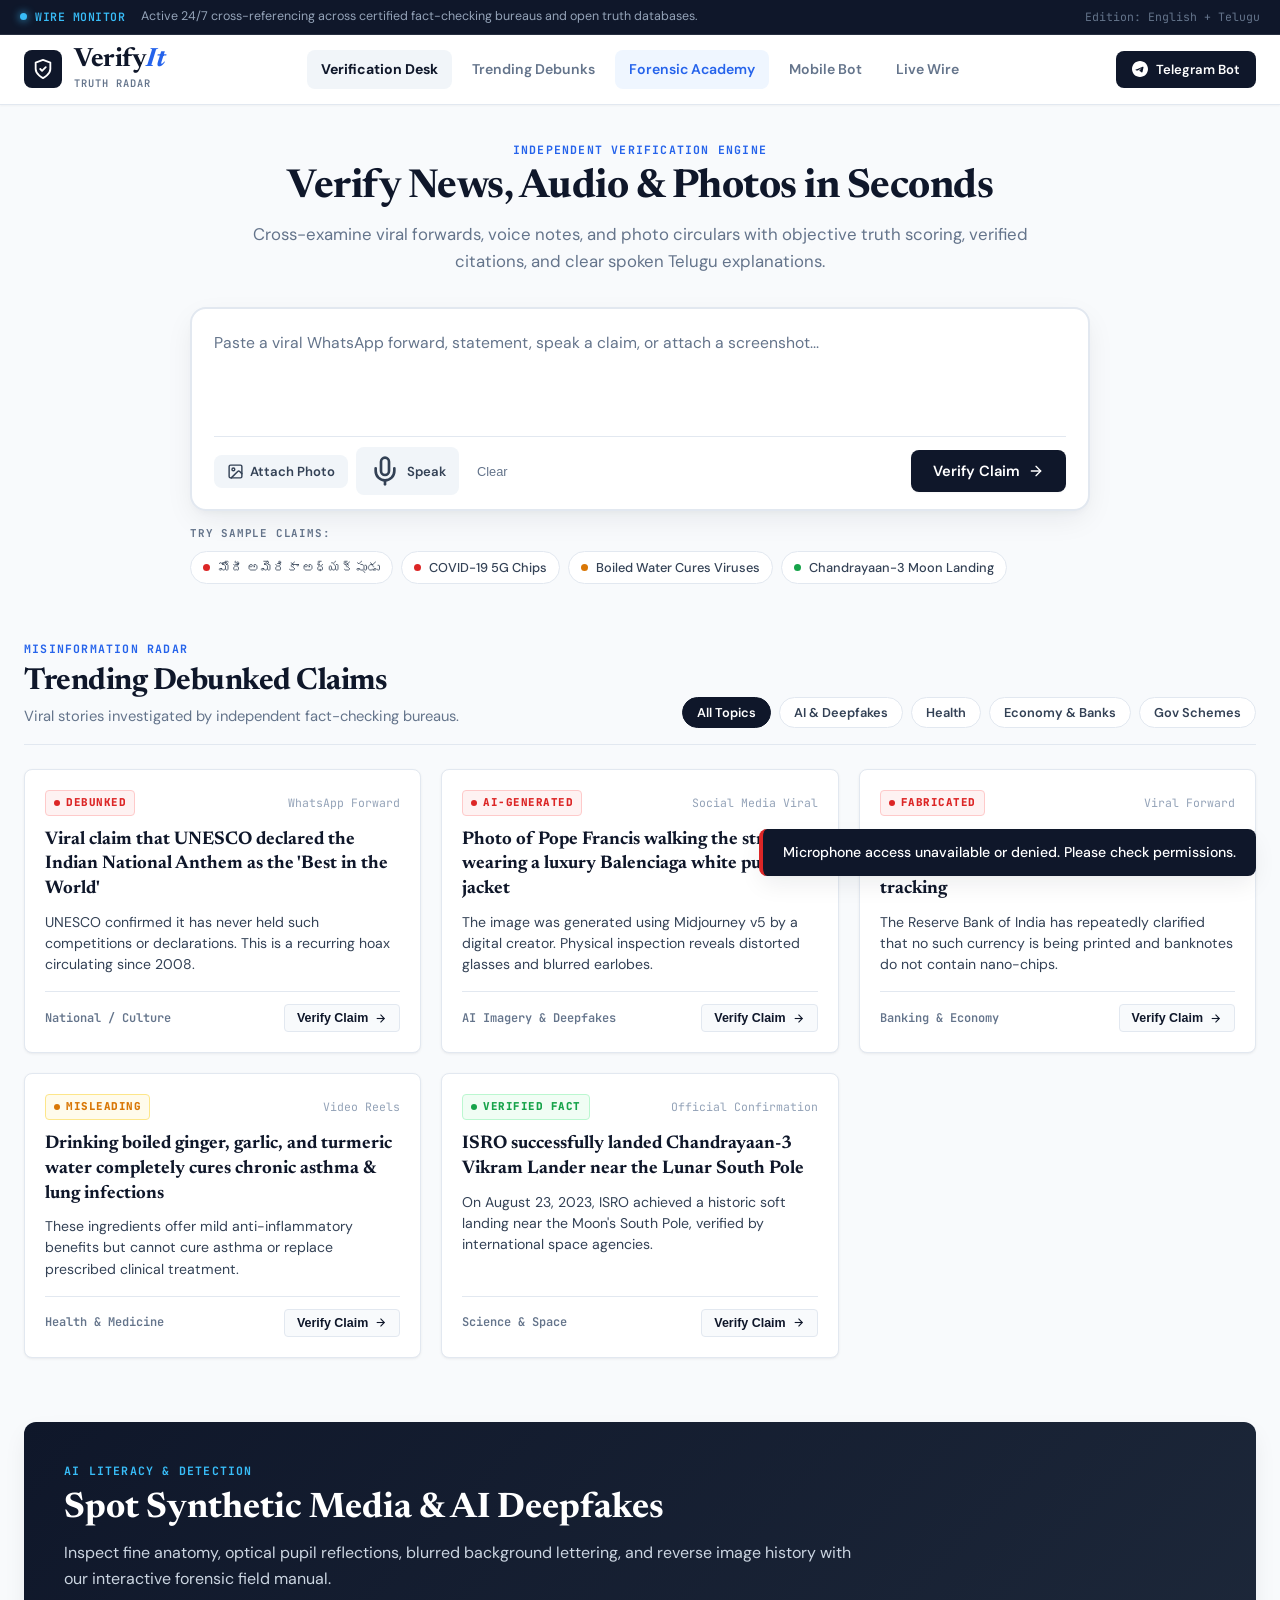
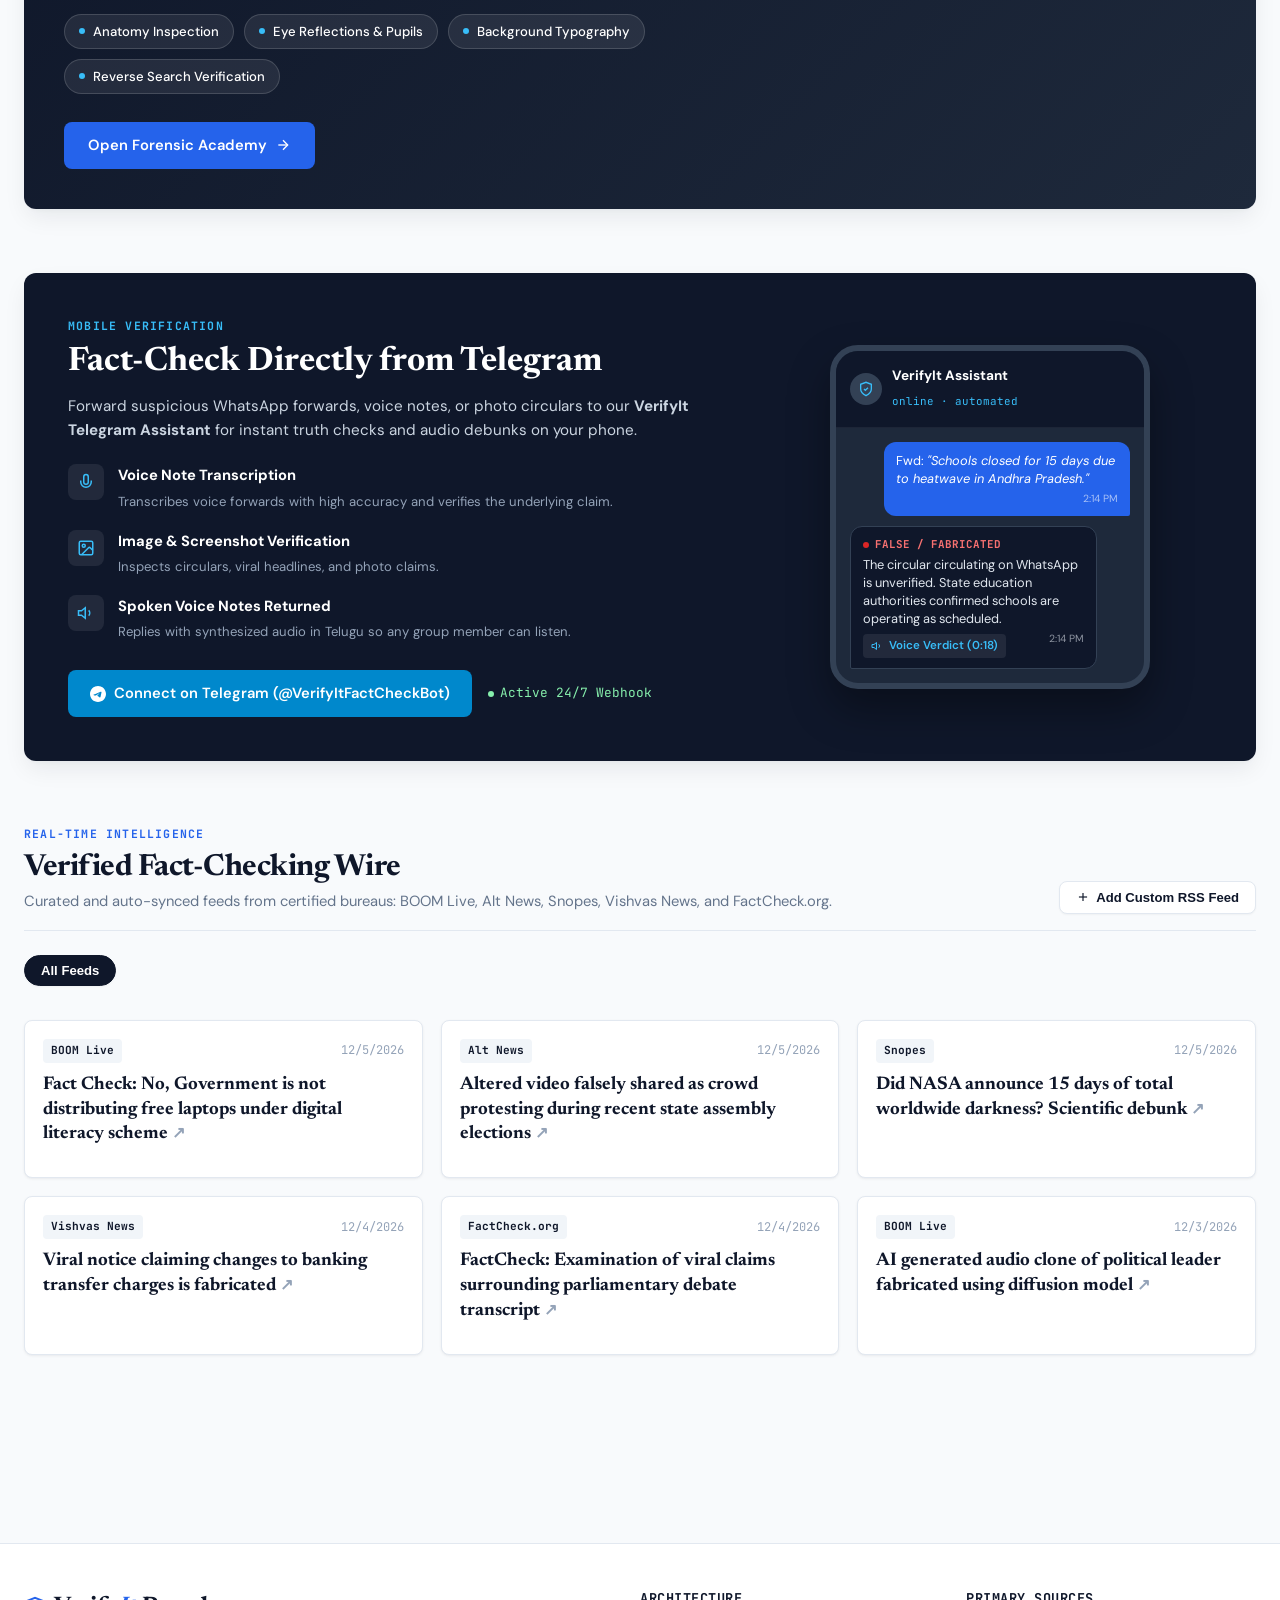
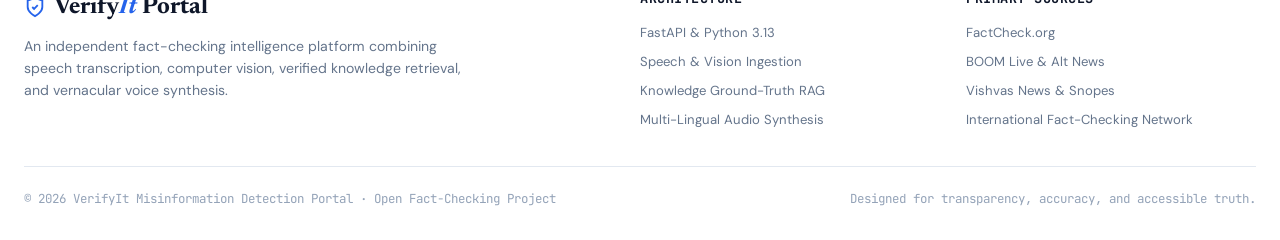
==== commit c034b7c6: "feat: redesign portal with unified Omnibar, verification dossier, WhatsApp kit, and radar category f" ====
--- a/frontend/index.html
+++ b/frontend/index.html
@@ -78,231 +78,192 @@
     <!-- Main Content -->
     <main class="portal-main-body">
 
-        <!-- HERO & FACT-CHECKING ENGINE WORKSPACE -->
+        <!-- HERO & UNIFIED COMMAND CENTER -->
         <section id="verifier-section" class="section-anchor">
             <div class="hero-header-block">
                 <span class="hero-kicker">INDEPENDENT VERIFICATION ENGINE</span>
                 <h1 class="hero-title">Verify News, Audio & Photos in Seconds</h1>
-                <p class="hero-desc">Cross-reference viral claims, voice forwards, and photo uploads against verified databases. Delivers an objective Truth Score, verified evidence, and clear spoken Telugu explanation.</p>
-            </div>
-
-            <div class="engine-workspace-grid">
-                <!-- Left Column: Ingestion Desk -->
-                <div class="engine-card">
-                    <!-- Segmented Mode Tabs -->
-                    <div class="engine-tabs-header" role="tablist">
-                        <button type="button" class="tab-button active" id="tab-voice" onclick="switchMode('voice')">
-                            <svg viewBox="0 0 24 24" width="18" height="18" fill="none" stroke="currentColor" stroke-width="2" stroke-linecap="round" stroke-linejoin="round">
-                                <path d="M12 2a3 3 0 0 0-3 3v7a3 3 0 0 0 6 0V5a3 3 0 0 0-3-3Z"/>
-                                <path d="M19 10v2a7 7 0 0 1-14 0v-2"/>
-                                <line x1="12" x2="12" y1="19" y2="22"/>
-                            </svg>
-                            <span>Voice Audio</span>
-                        </button>
-                        <button type="button" class="tab-button" id="tab-text" onclick="switchMode('text')">
-                            <svg viewBox="0 0 24 24" width="18" height="18" fill="none" stroke="currentColor" stroke-width="2" stroke-linecap="round" stroke-linejoin="round">
-                                <path d="M14 2H6a2 2 0 0 0-2 2v16a2 2 0 0 0 2 2h12a2 2 0 0 0 2-2V8z"/>
-                                <polyline points="14 2 14 8 20 8"/>
-                                <line x1="16" y1="13" x2="8" y2="13"/>
-                                <line x1="16" y1="17" x2="8" y2="17"/>
-                                <polyline points="10 9 9 9 8 9"/>
-                            </svg>
-                            <span>Text Statement</span>
-                        </button>
-                        <button type="button" class="tab-button" id="tab-image" onclick="switchMode('image')">
-                            <svg viewBox="0 0 24 24" width="18" height="18" fill="none" stroke="currentColor" stroke-width="2" stroke-linecap="round" stroke-linejoin="round">
-                                <rect width="18" height="18" x="3" y="3" rx="2" ry="2"/>
-                                <circle cx="9" cy="9" r="2"/>
-                                <path d="m21 15-3.086-3.086a2 2 0 0 0-2.828 0L6 21"/>
-                            </svg>
-                            <span>Photo</span>
-                        </button>
-                    </div>
-
-                    <!-- MODE 1: Voice Recording Console -->
-                    <div id="mode-voice" class="mode-container active">
-                        <div class="voice-deck">
-                            <div class="record-orb-wrap">
-                                <button id="recordBtn" class="record-orb-button" onclick="toggleRecording()" title="Click to start/stop speaking">
-                                    <svg class="mic-icon-svg" viewBox="0 0 24 24" fill="none" stroke="currentColor" stroke-width="2" stroke-linecap="round" stroke-linejoin="round">
-                                        <path d="M12 2a3 3 0 0 0-3 3v7a3 3 0 0 0 6 0V5a3 3 0 0 0-3-3Z"/>
-                                        <path d="M19 10v2a7 7 0 0 1-14 0v-2"/>
-                                        <line x1="12" x2="12" y1="19" y2="22"/>
-                                    </svg>
-                                </button>
-                                <div class="audio-wave-anim" id="waveVisualizer">
-                                    <span></span><span></span><span></span><span></span><span></span>
-                                </div>
-                            </div>
-                            <div class="voice-meta">
-                                <h3 id="recordStatus" class="voice-status-title">Click Microphone to Speak</h3>
-                                <div id="recordTimer" class="voice-timer">00:00</div>
-                                <p class="voice-tip">Speak any rumor or claim in Telugu or English. Transcribes speech accurately and verifies against ground truth.</p>
-                            </div>
-                            <audio id="recordedAudioPlayer" controls class="audio-playback-bar" style="display: none;"></audio>
-                        </div>
-                    </div>
-
-                    <!-- MODE 2: Text Statement Box -->
-                    <div id="mode-text" class="mode-container" style="display: none;">
-                        <div class="text-input-field-wrap">
-                            <textarea id="inputText" placeholder="Paste a viral forward, news headline, or claim to fact-check..." rows="4"></textarea>
-                            <div class="text-input-actions">
-                                <button class="btn-clear" onclick="clearTextInput()">Clear</button>
-                                <button class="btn-verify-primary" id="btnCheckText" onclick="submitText()">
-                                    <span>Verify Statement</span>
-                                    <svg viewBox="0 0 24 24" width="16" height="16" fill="none" stroke="currentColor" stroke-width="2" stroke-linecap="round" stroke-linejoin="round">
-                                        <line x1="5" y1="12" x2="19" y2="12"></line>
-                                        <polyline points="12 5 19 12 12 19"></polyline>
-                                    </svg>
-                                </button>
-                            </div>
-                        </div>
-
-                        <!-- One-Click Instant Test Claims -->
-                        <div class="instant-claims-box">
-                            <span class="instant-label">SAMPLE CLAIMS (1-CLICK TEST)</span>
-                            <div class="chips-grid">
-                                <button class="rumor-chip chip-false" onclick="fillSample('మోదీ అమెరికా అధ్యక్షుడు')">
-                                    <span class="chip-dot dot-false"></span>
-                                    <span>మోదీ అమెరికా అధ్యక్షుడు</span>
-                                </button>
-                                <button class="rumor-chip chip-false" onclick="fillSample('COVID-19 vaccines contain 5G tracking microchips')">
-                                    <span class="chip-dot dot-false"></span>
-                                    <span>COVID-19 5G Chips</span>
-                                </button>
-                                <button class="rumor-chip chip-mislead" onclick="fillSample('Drinking hot boiled water kills all stomach viruses and cures COVID')">
-                                    <span class="chip-dot dot-mislead"></span>
-                                    <span>Boiled Water Cures Viruses</span>
-                                </button>
-                                <button class="rumor-chip chip-true" onclick="fillSample('ISRO successfully launched the Chandrayaan-3 mission to the Moon south pole')">
-                                    <span class="chip-dot dot-true"></span>
-                                    <span>Chandrayaan-3 Moon Landing</span>
-                                </button>
-                            </div>
-                        </div>
-                    </div>
-
-                    <!-- MODE 3: Photo Upload -->
-                    <div id="mode-image" class="mode-container" style="display: none;">
-                        <div class="image-upload-dropzone" id="imageDropzone">
-                            <input type="file" id="imageInput" accept="image/png, image/jpeg, image/webp, image/gif" onchange="handleImageSelection(event)">
-                            <div id="dropzonePrompt" class="dropzone-text-block">
-                                <div class="dropzone-circle-icon">
-                                    <svg viewBox="0 0 24 24" width="24" height="24" fill="none" stroke="currentColor" stroke-width="2" stroke-linecap="round" stroke-linejoin="round">
-                                        <path d="M21 15v4a2 2 0 0 1-2 2H5a2 2 0 0 1-2-2v-4"/>
-                                        <polyline points="17 8 12 3 7 8"/>
-                                        <line x1="12" y1="3" x2="12" y2="15"/>
-                                    </svg>
-                                </div>
-                                <h4>Drop photo or <span class="link-browse">Browse file</span></h4>
-                                <p>Upload WhatsApp forwards, circulars, or photo graphics</p>
-                                <span class="format-note">Supports PNG, JPG, WebP</span>
-                            </div>
-                            <div id="imagePreviewContainer" class="image-preview-wrapper" style="display: none;">
-                                <img id="imagePreview" alt="Upload preview">
-                                <button class="btn-remove-thumb" onclick="removeImageFile(event)" title="Remove image">
-                                    <svg viewBox="0 0 24 24" width="14" height="14" fill="none" stroke="currentColor" stroke-width="2">
-                                        <line x1="18" y1="6" x2="6" y2="18"></line>
-                                        <line x1="6" y1="6" x2="18" y2="18"></line>
-                                    </svg>
-                                </button>
-                            </div>
-                        </div>
-
-                        <div class="caption-input-box">
-                            <input type="text" id="captionInput" placeholder="Optional question or context (e.g. 'Is this circular genuine?')">
-                        </div>
-
-                        <button class="btn-verify-primary full-width" id="btnCheckImage" onclick="uploadImage()">
-                            <span>Analyze Photo</span>
-                            <svg viewBox="0 0 24 24" width="16" height="16" fill="none" stroke="currentColor" stroke-width="2" stroke-linecap="round" stroke-linejoin="round">
-                                <line x1="5" y1="12" x2="19" y2="12"></line>
-                                <polyline points="12 5 19 12 12 19"></polyline>
-                            </svg>
-                        </button>
-                    </div>
-
-                    <!-- Loading Indicator -->
-                    <div id="loadingIndicator" class="verification-loader" style="display: none;">
-                        <div class="spinner-circle"></div>
-                        <div class="loader-labels">
-                            <strong id="loadingTitle">Cross-Checking Knowledge Bases...</strong>
-                            <span id="loadingMessage">Evaluating claims, computing truth score, and synthesizing Telugu audio...</span>
-                        </div>
-                    </div>
-                </div>
-
-                <!-- Right Column: Truth-O-Meter Verdict Display -->
-                <div class="verdict-display-wrapper">
-                    <!-- Standby State -->
-                    <div id="resultPlaceholder" class="verdict-placeholder-card">
-                        <div class="meter-illustration-wrap">
-                            <svg class="standby-svg" viewBox="0 0 24 24" fill="none" stroke="currentColor" stroke-width="1.75" stroke-linecap="round" stroke-linejoin="round">
-                                <circle cx="12" cy="12" r="10"/>
-                                <path d="m12 6 3 6-3 6-3-6z"/>
-                                <circle cx="12" cy="12" r="2"/>
-                            </svg>
-                        </div>
-                        <h3>Verification Desk Standby</h3>
-                        <p>Submit a voice clip, statement, or screenshot to view verified findings, truth rating, and spoken Telugu analysis.</p>
-                        <div class="placeholder-sample-hint">Tip: Click any <strong>Sample Claim</strong> on the left for a 1-click demonstration.</div>
-                    </div>
-
-                    <!-- Active Verdict Card -->
-                    <div id="resultCard" class="verdict-active-card" style="display: none;">
-                        <!-- Status Banner -->
-                        <div class="verdict-header-banner" id="verdictBanner">
-                            <div class="verdict-header-left">
-                                <span class="verdict-pre-tag" id="verdictTag">VERIFICATION FINDING</span>
-                                <h2 class="verdict-headline" id="verdictTitle">FALSE / MISINFORMATION</h2>
-                                <div class="truth-progress-bar-wrap">
-                                    <div class="truth-progress-bar" id="truthProgressBar" style="width: 0%;"></div>
-                                </div>
-                            </div>
-                            <div class="confidence-badge-block" id="truthScoreBlock">
-                                <span class="conf-pct" id="truthScore">0%</span>
-                                <span class="conf-lbl" id="truthScoreLabel">TRUTH SCORE</span>
-                                <span class="conf-sub" id="certaintySub">Certainty: 95%</span>
-                            </div>
-                        </div>
-
-                        <!-- 1-Sentence English Summary -->
-                        <div class="executive-summary-strip">
-                            <span class="summary-kicker">EXECUTIVE SUMMARY</span>
-                            <p id="englishSummaryText">Loading summary...</p>
-                        </div>
-
-                        <!-- Voice Transcription Snippet -->
-                        <div id="transcriptionSnippet" class="transcription-strip" style="display: none;">
-                            <span class="strip-icon">
-                                <svg viewBox="0 0 24 24" width="16" height="16" fill="none" stroke="currentColor" stroke-width="2">
+                <p class="hero-desc">Cross-examine viral forwards, voice notes, and photo circulars with objective truth scoring, verified citations, and clear spoken Telugu explanations.</p>
+            </div>
+
+            <!-- Unified Omnibar Command Center -->
+            <div class="omnibar-wrapper">
+                <div class="omnibar-card" id="omnibarCard">
+                    <!-- Text / Claim Input Area -->
+                    <div class="omnibar-input-row">
+                        <textarea id="inputText" class="omnibar-textarea" placeholder="Paste a viral WhatsApp forward, statement, speak a claim, or attach a screenshot..." rows="3"></textarea>
+                    </div>
+
+                    <!-- Staged Attachments Tray -->
+                    <div class="omnibar-attachments-tray" id="attachmentsTray">
+                        <!-- Photo Attachment Chip -->
+                        <div id="imagePreviewContainer" class="staged-chip image-chip" style="display: none;">
+                            <img id="imagePreview" alt="Attached photo thumbnail">
+                            <span class="staged-chip-name" id="imageFileName">Photo Attached</span>
+                            <button type="button" class="btn-staged-remove" onclick="removeImageFile(event)" title="Remove image">
+                                <svg viewBox="0 0 24 24" width="13" height="13" fill="none" stroke="currentColor" stroke-width="2.5">
+                                    <line x1="18" y1="6" x2="6" y2="18"></line>
+                                    <line x1="6" y1="6" x2="18" y2="18"></line>
+                                </svg>
+                            </button>
+                        </div>
+
+                        <!-- Audio Recording Chip -->
+                        <div id="audioPreviewContainer" class="staged-chip audio-chip" style="display: none;">
+                            <div class="audio-chip-icon">
+                                <svg viewBox="0 0 24 24" width="14" height="14" fill="none" stroke="currentColor" stroke-width="2">
                                     <path d="M12 2a3 3 0 0 0-3 3v7a3 3 0 0 0 6 0V5a3 3 0 0 0-3-3Z"/>
                                     <path d="M19 10v2a7 7 0 0 1-14 0v-2"/>
                                 </svg>
-                            </span>
-                            <div>
-                                <span class="transcribe-label">Transcribed Speech:</span>
-                                <strong id="transcriptionContent"></strong>
-                            </div>
-                        </div>
-
-                        <!-- Telugu Detailed Explanation -->
-                        <div class="verdict-body-block">
-                            <div class="verdict-body-header">
-                                <span class="telugu-section-label">వాస్తవ విశ్లేషణ (Telugu Analysis)</span>
-                                <button class="btn-copy-verdict" onclick="copyResultText()">
-                                    <svg viewBox="0 0 24 24" width="14" height="14" fill="none" stroke="currentColor" stroke-width="2">
-                                        <rect x="9" y="9" width="13" height="13" rx="2" ry="2"></rect>
-                                        <path d="M5 15H4a2 2 0 0 1-2-2V4a2 2 0 0 1 2-2h9a2 2 0 0 1 2 2v1"></path>
-                                    </svg>
-                                    <span>Copy Analysis</span>
-                                </button>
-                            </div>
-                            <p id="resultText" class="telugu-body-content"></p>
-                        </div>
-
-                        <!-- Audio Spoken Verdict -->
+                            </div>
+                            <span class="staged-chip-name">Voice Recording</span>
+                            <audio id="recordedAudioPlayer" controls class="chip-audio-player"></audio>
+                            <button type="button" class="btn-staged-remove" onclick="removeAudioFile(event)" title="Discard audio">
+                                <svg viewBox="0 0 24 24" width="13" height="13" fill="none" stroke="currentColor" stroke-width="2.5">
+                                    <line x1="18" y1="6" x2="6" y2="18"></line>
+                                    <line x1="6" y1="6" x2="18" y2="18"></line>
+                                </svg>
+                            </button>
+                        </div>
+                    </div>
+
+                    <!-- Omnibar Action Bar -->
+                    <div class="omnibar-action-bar">
+                        <div class="omnibar-tools-left">
+                            <!-- Hidden Photo Input -->
+                            <input type="file" id="imageInput" accept="image/png, image/jpeg, image/webp, image/gif" style="display: none;" onchange="handleImageSelection(event)">
+                            <button type="button" class="btn-omni-tool" onclick="document.getElementById('imageInput').click()" title="Attach photo or circular screenshot">
+                                <svg viewBox="0 0 24 24" width="17" height="17" fill="none" stroke="currentColor" stroke-width="2" stroke-linecap="round" stroke-linejoin="round">
+                                    <rect width="18" height="18" x="3" y="3" rx="2" ry="2"/>
+                                    <circle cx="9" cy="9" r="2"/>
+                                    <path d="m21 15-3.086-3.086a2 2 0 0 0-2.828 0L6 21"/>
+                                </svg>
+                                <span>Attach Photo</span>
+                            </button>
+
+                            <!-- Voice Dictation Button -->
+                            <button type="button" class="btn-omni-tool btn-voice-dictate" id="recordBtn" onclick="toggleRecording()" title="Speak in Telugu or English">
+                                <svg class="mic-icon-svg" viewBox="0 0 24 24" width="17" height="17" fill="none" stroke="currentColor" stroke-width="2" stroke-linecap="round" stroke-linejoin="round">
+                                    <path d="M12 2a3 3 0 0 0-3 3v7a3 3 0 0 0 6 0V5a3 3 0 0 0-3-3Z"/>
+                                    <path d="M19 10v2a7 7 0 0 1-14 0v-2"/>
+                                    <line x1="12" x2="12" y1="19" y2="22"/>
+                                </svg>
+                                <span id="recordStatus">Speak</span>
+                                <span id="recordTimer" class="inline-timer" style="display: none;">00:00</span>
+                            </button>
+
+                            <!-- Clear Button -->
+                            <button type="button" class="btn-omni-clear" onclick="clearAllInputs()" title="Clear all fields">Clear</button>
+                        </div>
+
+                        <!-- Submit Verification -->
+                        <div class="omnibar-tools-right">
+                            <button type="button" class="btn-verify-primary" id="btnVerifyOmni" onclick="submitOmnibar()">
+                                <span>Verify Claim</span>
+                                <svg viewBox="0 0 24 24" width="16" height="16" fill="none" stroke="currentColor" stroke-width="2" stroke-linecap="round" stroke-linejoin="round">
+                                    <line x1="5" y1="12" x2="19" y2="12"></line>
+                                    <polyline points="12 5 19 12 12 19"></polyline>
+                                </svg>
+                            </button>
+                        </div>
+                    </div>
+                </div>
+
+                <!-- Instant Viral Rumor Hot-Chips -->
+                <div class="omnibar-chips-row">
+                    <span class="chips-label">TRY SAMPLE CLAIMS:</span>
+                    <div class="chips-grid">
+                        <button class="rumor-chip chip-false" onclick="fillSample('మోదీ అమెరికా అధ్యక్షుడు')">
+                            <span class="chip-dot dot-false"></span>
+                            <span>మోదీ అమెరికా అధ్యక్షుడు</span>
+                        </button>
+                        <button class="rumor-chip chip-false" onclick="fillSample('COVID-19 vaccines contain 5G tracking microchips')">
+                            <span class="chip-dot dot-false"></span>
+                            <span>COVID-19 5G Chips</span>
+                        </button>
+                        <button class="rumor-chip chip-mislead" onclick="fillSample('Drinking hot boiled water kills all stomach viruses and cures COVID')">
+                            <span class="chip-dot dot-mislead"></span>
+                            <span>Boiled Water Cures Viruses</span>
+                        </button>
+                        <button class="rumor-chip chip-true" onclick="fillSample('ISRO successfully launched the Chandrayaan-3 mission to the Moon south pole')">
+                            <span class="chip-dot dot-true"></span>
+                            <span>Chandrayaan-3 Moon Landing</span>
+                        </button>
+                    </div>
+                </div>
+
+                <!-- Loading State Banner -->
+                <div id="loadingIndicator" class="verification-loader" style="display: none;">
+                    <div class="spinner-circle"></div>
+                    <div class="loader-labels">
+                        <strong id="loadingTitle">Cross-Checking Knowledge Bases...</strong>
+                        <span id="loadingMessage">Evaluating claims, computing truth score, and synthesizing Telugu audio...</span>
+                    </div>
+                </div>
+            </div>
+
+            <!-- VERIFICATION DOSSIER (ACTIVE RESULT) -->
+            <div id="resultCard" class="verdict-active-dossier" style="display: none;">
+                <!-- Status Ribbon Banner -->
+                <div class="verdict-header-banner" id="verdictBanner">
+                    <div class="verdict-header-left">
+                        <span class="verdict-pre-tag" id="verdictTag">VERIFICATION FINDING</span>
+                        <h2 class="verdict-headline" id="verdictTitle">FALSE / MISINFORMATION</h2>
+                        <div class="truth-progress-bar-wrap">
+                            <div class="truth-progress-bar" id="truthProgressBar" style="width: 0%;"></div>
+                        </div>
+                    </div>
+                    <div class="confidence-badge-block" id="truthScoreBlock">
+                        <span class="conf-pct" id="truthScore">0%</span>
+                        <span class="conf-lbl" id="truthScoreLabel">TRUTH SCORE</span>
+                        <span class="conf-sub" id="certaintySub">Certainty: 95%</span>
+                    </div>
+                </div>
+
+                <!-- Executive Summary -->
+                <div class="executive-summary-strip">
+                    <span class="summary-kicker">EXECUTIVE SUMMARY</span>
+                    <p id="englishSummaryText">Loading summary...</p>
+                </div>
+
+                <!-- Transcribed Speech Snippet (if voice was used) -->
+                <div id="transcriptionSnippet" class="transcription-strip" style="display: none;">
+                    <span class="strip-icon">
+                        <svg viewBox="0 0 24 24" width="16" height="16" fill="none" stroke="currentColor" stroke-width="2">
+                            <path d="M12 2a3 3 0 0 0-3 3v7a3 3 0 0 0 6 0V5a3 3 0 0 0-3-3Z"/>
+                            <path d="M19 10v2a7 7 0 0 1-14 0v-2"/>
+                        </svg>
+                    </span>
+                    <div>
+                        <span class="transcribe-label">Transcribed Speech:</span>
+                        <strong id="transcriptionContent"></strong>
+                    </div>
+                </div>
+
+                <!-- Perspective Split Tabs: Telugu Citizen View vs. Investigative Evidence -->
+                <div class="dossier-perspectives">
+                    <div class="dossier-tabs-nav" role="tablist">
+                        <button type="button" class="dossier-tab-btn active" id="tab-dossier-telugu" onclick="switchDossierTab('telugu')">
+                            <svg viewBox="0 0 24 24" width="16" height="16" fill="none" stroke="currentColor" stroke-width="2">
+                                <polygon points="11 5 6 9 2 9 2 15 6 15 11 19 11 5"></polygon>
+                                <path d="M15.54 8.46a5 5 0 0 1 0 7.07"></path>
+                                <path d="M19.07 4.93a10 10 0 0 1 0 14.14"></path>
+                            </svg>
+                            <span>తెలుగు సారాంశం & వాట్సాప్ కార్డ్</span>
+                        </button>
+                        <button type="button" class="dossier-tab-btn" id="tab-dossier-evidence" onclick="switchDossierTab('evidence')">
+                            <svg viewBox="0 0 24 24" width="16" height="16" fill="none" stroke="currentColor" stroke-width="2">
+                                <circle cx="12" cy="12" r="10"></circle>
+                                <line x1="12" y1="16" x2="12" y2="12"></line>
+                                <line x1="12" y1="8" x2="12.01" y2="8"></line>
+                            </svg>
+                            <span>Evidence & Citations</span>
+                        </button>
+                    </div>
+
+                    <!-- VIEW 1: Telugu Citizen View & WhatsApp Kit -->
+                    <div id="dossier-view-telugu" class="dossier-panel active">
+                        <!-- Custom Spoken Verdict Player -->
                         <div id="audioVerdictWrap" class="audio-verdict-player" style="display: none;">
                             <div class="audio-player-meta">
                                 <div class="audio-avatar">
@@ -313,31 +274,84 @@
                                     </svg>
                                 </div>
                                 <div>
-                                    <strong>Listen to Spoken Verdict (Telugu)</strong>
-                                    <span>Synthesized audio explanation for accessibility and audio sharing</span>
+                                    <strong>Listen to Spoken Verdict (తెలుగు ఆడియో)</strong>
+                                    <span>Synthesized vernacular audio debunker ready for group listening</span>
                                 </div>
                             </div>
                             <audio id="verdictAudioPlayer" controls class="native-audio-player"></audio>
                         </div>
 
-                        <!-- RAG Wire Citations -->
-                        <div id="ragCitationsWrap" class="rag-citations-strip" style="display: none;">
-                            <span class="citations-label">Ground-Truth Citations:</span>
+                        <!-- Telugu Analysis Paragraph -->
+                        <div class="verdict-body-block">
+                            <div class="verdict-body-header">
+                                <span class="telugu-section-label">వాస్తవ విశ్లేషణ (Telugu Analysis)</span>
+                                <button class="btn-copy-verdict" onclick="copyResultText()">
+                                    <svg viewBox="0 0 24 24" width="14" height="14" fill="none" stroke="currentColor" stroke-width="2">
+                                        <rect x="9" y="9" width="13" height="13" rx="2" ry="2"></rect>
+                                        <path d="M5 15H4a2 2 0 0 1-2-2V4a2 2 0 0 1 2-2h9a2 2 0 0 1 2 2v1"></path>
+                                    </svg>
+                                    <span>Copy Telugu Text</span>
+                                </button>
+                            </div>
+                            <p id="resultText" class="telugu-body-content"></p>
+                        </div>
+
+                        <!-- WhatsApp Defense Kit Preview -->
+                        <div class="whatsapp-kit-box">
+                            <div class="whatsapp-kit-header">
+                                <div class="whatsapp-kit-brand">
+                                    <svg viewBox="0 0 24 24" width="18" height="18" fill="#25D366">
+                                        <path d="M12.031 6.172c-3.181 0-5.767 2.586-5.768 5.766-.001 1.298.38 2.27 1.019 3.287l-.582 2.128 2.182-.573c.978.58 1.911.928 3.145.929 3.178 0 5.767-2.587 5.768-5.766.001-3.187-2.575-5.77-5.764-5.771zm3.392 8.244c-.144.405-.837.774-1.17.824-.312.045-.698.077-2.123-.526-1.782-.754-2.894-2.597-2.981-2.716-.089-.12-1.002-1.332-1.002-2.54 0-1.209.637-1.802.864-2.043.226-.24.493-.301.657-.301.164 0 .329.002.473.01.152.008.356-.058.556.423.206.494.704 1.716.766 1.84.062.125.103.271.021.436-.082.164-.124.267-.247.411-.123.144-.258.322-.369.432-.123.123-.252.257-.108.504.144.246.64 1.055 1.374 1.708.946.842 1.745 1.103 1.992 1.226.247.123.391.103.535-.062.144-.165.617-.719.782-.966.164-.247.329-.206.555-.123.226.082 1.44.679 1.687.802.247.123.411.185.473.288.062.103.062.597-.082 1.002z"/>
+                                    </svg>
+                                    <strong>1-Click WhatsApp Debunk Card</strong>
+                                </div>
+                                <span class="whatsapp-kit-sub">Ready to paste into family & community groups</span>
+                            </div>
+                            <div class="whatsapp-preview-card" id="whatsappCardPreview">
+                                <div class="whatsapp-preview-content" id="whatsappPreviewContent">
+                                    [FACT CHECK REPORT]<br>
+                                    Verdict: Evaluating...<br>
+                                    Do not forward unverified claims.
+                                </div>
+                            </div>
+                            <div class="whatsapp-kit-actions">
+                                <button class="btn-whatsapp-debunk" id="btnWhatsappCopy" onclick="copyWhatsAppDebunkCard()">
+                                    <svg viewBox="0 0 24 24" width="16" height="16" fill="currentColor">
+                                        <path d="M12.031 6.172c-3.181 0-5.767 2.586-5.768 5.766-.001 1.298.38 2.27 1.019 3.287l-.582 2.128 2.182-.573c.978.58 1.911.928 3.145.929 3.178 0 5.767-2.587 5.768-5.766.001-3.187-2.575-5.77-5.764-5.771zm3.392 8.244c-.144.405-.837.774-1.17.824-.312.045-.698.077-2.123-.526-1.782-.754-2.894-2.597-2.981-2.716-.089-.12-1.002-1.332-1.002-2.54 0-1.209.637-1.802.864-2.043.226-.24.493-.301.657-.301.164 0 .329.002.473.01.152.008.356-.058.556.423.206.494.704 1.716.766 1.84.062.125.103.271.021.436-.082.164-.124.267-.247.411-.123.144-.258.322-.369.432-.123.123-.252.257-.108.504.144.246.64 1.055 1.374 1.708.946.842 1.745 1.103 1.992 1.226.247.123.391.103.535-.062.144-.165.617-.719.782-.966.164-.247.329-.206.555-.123.226.082 1.44.679 1.687.802.247.123.411.185.473.288.062.103.062.597-.082 1.002z"/>
+                                    </svg>
+                                    <span>Copy WhatsApp Debunk Card</span>
+                                </button>
+                                <button class="btn-clear" onclick="openWhatsAppDirect()" title="Open WhatsApp Web directly">
+                                    <span>Open WhatsApp Web</span>
+                                    <span>↗</span>
+                                </button>
+                            </div>
+                        </div>
+                    </div>
+
+                    <!-- VIEW 2: Investigative Evidence & Sources -->
+                    <div id="dossier-view-evidence" class="dossier-panel" style="display: none;">
+                        <!-- Ground Truth Citations -->
+                        <div id="ragCitationsWrap" class="rag-citations-strip">
+                            <span class="citations-label">Ground-Truth Fact-Checking Bureaus:</span>
                             <div class="citations-chips-container" id="citationsList"></div>
                         </div>
 
-                        <!-- Defense Strip & WhatsApp Copy -->
+                        <!-- Actionable Defense Advice -->
                         <div class="actionable-defense-strip" id="actionableDefenseWrap">
                             <div class="defense-meta">
-                                <span class="defense-kicker">ACTIONABLE ADVICE</span>
+                                <span class="defense-kicker">COMMUNITY DEFENSE ADVICE</span>
                                 <p class="defense-text" id="actionAdviceText">Do not forward unverified claims. Confirm reporting with independent news bureaus before sharing.</p>
                             </div>
-                            <button class="btn-whatsapp-debunk" id="btnWhatsappCopy" onclick="copyWhatsAppDebunkCard()">
-                                <svg viewBox="0 0 24 24" width="16" height="16" fill="currentColor">
-                                    <path d="M12.031 6.172c-3.181 0-5.767 2.586-5.768 5.766-.001 1.298.38 2.27 1.019 3.287l-.582 2.128 2.182-.573c.978.58 1.911.928 3.145.929 3.178 0 5.767-2.587 5.768-5.766.001-3.187-2.575-5.77-5.764-5.771zm3.392 8.244c-.144.405-.837.774-1.17.824-.312.045-.698.077-2.123-.526-1.782-.754-2.894-2.597-2.981-2.716-.089-.12-1.002-1.332-1.002-2.54 0-1.209.637-1.802.864-2.043.226-.24.493-.301.657-.301.164 0 .329.002.473.01.152.008.356-.058.556.423.206.494.704 1.716.766 1.84.062.125.103.271.021.436-.082.164-.124.267-.247.411-.123.144-.258.322-.369.432-.123.123-.252.257-.108.504.144.246.64 1.055 1.374 1.708.946.842 1.745 1.103 1.992 1.226.247.123.391.103.535-.062.144-.165.617-.719.782-.966.164-.247.329-.206.555-.123.226.082 1.44.679 1.687.802.247.123.411.185.473.288.062.103.062.597-.082 1.002z"/>
-                                </svg>
-                                <span>Copy WhatsApp Card</span>
-                            </button>
+                        </div>
+
+                        <!-- Link to Forensic Academy -->
+                        <div class="forensic-callout-strip">
+                            <div>
+                                <strong>Suspect this photo or voice note is an AI synthetic clone?</strong>
+                                <span>Inspect optical reflections, breathing pauses, and serial numbers.</span>
+                            </div>
+                            <a href="forensics.html" class="btn-verify-chip">Open Forensic Academy ↗</a>
                         </div>
                     </div>
                 </div>
@@ -351,6 +365,13 @@
                     <span class="kicker">MISINFORMATION RADAR</span>
                     <h2 class="section-heading">Trending Debunked Claims</h2>
                     <p class="section-sub">Viral stories investigated by independent fact-checking bureaus.</p>
+                </div>
+                <div class="radar-category-pills" id="radarCategoryPills">
+                    <button type="button" class="radar-pill active" onclick="filterRadarDebunks('All', this)">All Topics</button>
+                    <button type="button" class="radar-pill" onclick="filterRadarDebunks('AI', this)">AI & Deepfakes</button>
+                    <button type="button" class="radar-pill" onclick="filterRadarDebunks('Health', this)">Health</button>
+                    <button type="button" class="radar-pill" onclick="filterRadarDebunks('Economy', this)">Economy & Banks</button>
+                    <button type="button" class="radar-pill" onclick="filterRadarDebunks('National', this)">Gov Schemes</button>
                 </div>
             </div>
 
--- a/frontend/style.css
+++ b/frontend/style.css
@@ -5,42 +5,60 @@
 
 :root {
     /* --- Modern Neutral & Surface System --- */
-    --bg-canvas: #F8FAFC;            /* Clean Slate 50 Canvas */
-    --bg-card: #FFFFFF;              /* Pure White Card */
-    --bg-subtle: #F1F5F9;            /* Slate 100 */
-    --bg-elevated: #F8FAFC;          /* Slate 50 */
-    --bg-dark: #0F172A;              /* Slate 900 */
-    --bg-dark-card: #1E293B;         /* Slate 800 */
+    --bg-canvas: #F8FAFC;
+    /* Clean Slate 50 Canvas */
+    --bg-card: #FFFFFF;
+    /* Pure White Card */
+    --bg-subtle: #F1F5F9;
+    /* Slate 100 */
+    --bg-elevated: #F8FAFC;
+    /* Slate 50 */
+    --bg-dark: #0F172A;
+    /* Slate 900 */
+    --bg-dark-card: #1E293B;
+    /* Slate 800 */
 
     /* Typography Ink Colors */
-    --text-primary: #0F172A;         /* Slate 900 for Headlines */
-    --text-body: #334155;            /* Slate 700 for Body */
-    --text-muted: #64748B;           /* Slate 500 for Supporting Text */
-    --text-faint: #94A3B8;           /* Slate 400 for Dates/Meta */
+    --text-primary: #0F172A;
+    /* Slate 900 for Headlines */
+    --text-body: #334155;
+    /* Slate 700 for Body */
+    --text-muted: #64748B;
+    /* Slate 500 for Supporting Text */
+    --text-faint: #94A3B8;
+    /* Slate 400 for Dates/Meta */
     --text-white: #FFFFFF;
 
     /* Border System */
-    --border-subtle: #E2E8F0;        /* Slate 200 */
-    --border-strong: #CBD5E1;        /* Slate 300 */
-    --border-dark: #334155;          /* Slate 700 */
+    --border-subtle: #E2E8F0;
+    /* Slate 200 */
+    --border-strong: #CBD5E1;
+    /* Slate 300 */
+    --border-dark: #334155;
+    /* Slate 700 */
 
     /* Brand Accent Colors */
-    --brand-primary: #0F172A;        /* Slate 900 */
-    --brand-blue: #2563EB;           /* Royal Blue */
+    --brand-primary: #0F172A;
+    /* Slate 900 */
+    --brand-blue: #2563EB;
+    /* Royal Blue */
     --brand-blue-hover: #1D4ED8;
     --brand-blue-light: #EFF6FF;
     --brand-indigo: #4F46E5;
-    
+
     /* Verified Status Tokens */
-    --status-false: #DC2626;         /* Red 600 */
+    --status-false: #DC2626;
+    /* Red 600 */
     --status-false-bg: #FEF2F2;
     --status-false-border: #FECACA;
 
-    --status-true: #16A34A;          /* Green 600 */
+    --status-true: #16A34A;
+    /* Green 600 */
     --status-true-bg: #F0FDF4;
     --status-true-border: #BBF7D0;
 
-    --status-mislead: #D97706;       /* Amber 600 */
+    --status-mislead: #D97706;
+    /* Amber 600 */
     --status-mislead-bg: #FFFBEB;
     --status-mislead-border: #FDE68A;
 
@@ -71,7 +89,9 @@
 /* ==========================================================================
    CSS Reset & Base Rules
    ========================================================================== */
-*, *::before, *::after {
+*,
+*::before,
+*::after {
     box-sizing: border-box;
     margin: 0;
     padding: 0;
@@ -105,6 +125,7 @@
     border-bottom: 1px solid rgba(255, 255, 255, 0.1);
     padding: 7px 20px;
 }
+
 .status-bar-container {
     max-width: 1280px;
     margin: 0 auto;
@@ -114,6 +135,7 @@
     gap: 16px;
     flex-wrap: wrap;
 }
+
 .status-live-indicator {
     display: flex;
     align-items: center;
@@ -124,6 +146,7 @@
     font-size: 0.72rem;
     color: #38BDF8;
 }
+
 .pulse-indicator {
     width: 7px;
     height: 7px;
@@ -132,10 +155,21 @@
     box-shadow: 0 0 8px #38BDF8;
     animation: livePulse 1.6s infinite ease-in-out;
 }
+
 @keyframes livePulse {
-    0%, 100% { opacity: 0.4; transform: scale(0.9); }
-    50% { opacity: 1; transform: scale(1.1); }
-}
+
+    0%,
+    100% {
+        opacity: 0.4;
+        transform: scale(0.9);
+    }
+
+    50% {
+        opacity: 1;
+        transform: scale(1.1);
+    }
+}
+
 .status-message {
     color: #94A3B8;
     font-size: 0.78rem;
@@ -144,13 +178,19 @@
     text-overflow: ellipsis;
     white-space: nowrap;
 }
+
 .status-meta {
     font-family: var(--font-mono);
     color: #64748B;
     font-size: 0.72rem;
 }
+
 @media (max-width: 768px) {
-    .status-meta, .status-message { display: none; }
+
+    .status-meta,
+    .status-message {
+        display: none;
+    }
 }
 
 /* ==========================================================================
@@ -164,6 +204,7 @@
     z-index: 100;
     box-shadow: var(--shadow-sm);
 }
+
 .header-inner {
     max-width: 1280px;
     margin: 0 auto;
@@ -181,6 +222,7 @@
     text-decoration: none;
     color: var(--text-primary);
 }
+
 .brand-icon-wrap {
     width: 38px;
     height: 38px;
@@ -192,14 +234,17 @@
     justify-content: center;
     transition: var(--transition);
 }
+
 .brand-svg {
     width: 22px;
     height: 22px;
 }
+
 .brand-logo:hover .brand-icon-wrap {
     background: var(--brand-blue);
     transform: translateY(-1px);
 }
+
 .brand-name {
     font-family: var(--font-heading);
     font-size: 1.65rem;
@@ -208,10 +253,12 @@
     letter-spacing: -0.5px;
     display: block;
 }
+
 .brand-accent {
     color: var(--brand-blue);
     font-style: italic;
 }
+
 .brand-sub {
     font-family: var(--font-mono);
     font-size: 0.65rem;
@@ -228,6 +275,7 @@
     align-items: center;
     gap: 6px;
 }
+
 .nav-link {
     color: var(--text-muted);
     text-decoration: none;
@@ -237,19 +285,23 @@
     border-radius: var(--radius-sm);
     transition: var(--transition);
 }
+
 .nav-link:hover {
     color: var(--text-primary);
     background: var(--bg-subtle);
 }
+
 .nav-link.active {
     color: var(--brand-primary);
     background: var(--bg-subtle);
     font-weight: 700;
 }
+
 .nav-link.nav-highlight {
     color: var(--brand-blue);
     background: var(--brand-blue-light);
 }
+
 .nav-link.nav-highlight:hover {
     background: #DBEAFE;
     color: var(--brand-blue-hover);
@@ -260,6 +312,7 @@
     align-items: center;
     gap: 12px;
 }
+
 .btn-telegram-header {
     background: var(--brand-primary);
     color: #FFFFFF;
@@ -273,11 +326,13 @@
     gap: 8px;
     transition: var(--transition);
 }
+
 .btn-telegram-header:hover {
     background: #0088cc;
     transform: translateY(-1px);
     box-shadow: 0 4px 12px rgba(0, 136, 204, 0.25);
 }
+
 .mobile-menu-btn {
     display: none;
     background: transparent;
@@ -292,6 +347,7 @@
     .nav-links {
         display: none;
     }
+
     .nav-links.mobile-open {
         display: flex;
         flex-direction: column;
@@ -305,7 +361,10 @@
         box-shadow: var(--shadow-lift);
         gap: 8px;
     }
-    .mobile-menu-btn { display: flex; }
+
+    .mobile-menu-btn {
+        display: flex;
+    }
 }
 
 /* ==========================================================================
@@ -322,15 +381,19 @@
 .section-anchor {
     margin-bottom: 56px;
 }
+
 .portal-section {
     margin-bottom: 64px;
 }
 
 .hero-header-block {
-    margin-bottom: 32px;
+    margin: 0 auto 32px auto;
     max-width: 820px;
-}
-.hero-kicker, .kicker {
+    text-align: center;
+}
+
+.hero-kicker,
+.kicker {
     font-family: var(--font-mono);
     font-size: 0.72rem;
     font-weight: 700;
@@ -340,6 +403,7 @@
     margin-bottom: 6px;
     text-transform: uppercase;
 }
+
 .hero-title {
     font-family: var(--font-heading);
     font-size: 2.5rem;
@@ -349,6 +413,7 @@
     letter-spacing: -0.5px;
     margin-bottom: 10px;
 }
+
 .hero-desc {
     font-size: 1.05rem;
     color: var(--text-muted);
@@ -365,6 +430,7 @@
     gap: 16px;
     flex-wrap: wrap;
 }
+
 .section-heading {
     font-family: var(--font-heading);
     font-size: 1.9rem;
@@ -374,66 +440,214 @@
     line-height: 1.2;
     margin-bottom: 4px;
 }
+
 .section-sub {
     font-size: 0.92rem;
     color: var(--text-muted);
 }
 
 /* ==========================================================================
-   4. The Dual-Panel Fact-Checking Engine Workspace
+   4. Unified Omnibar Command Center
    ========================================================================== */
-.engine-workspace-grid {
-    display: grid;
-    grid-template-columns: 1fr 1fr;
-    gap: 28px;
-    align-items: start;
-}
-@media (max-width: 1024px) {
-    .engine-workspace-grid { grid-template-columns: 1fr; }
-}
-
-.engine-card {
-    background: var(--bg-card);
-    border: 1px solid var(--border-subtle);
-    border-radius: var(--radius-md);
-    box-shadow: var(--shadow-card);
-    padding: 24px;
-}
-
-/* Segmented Engine Tabs */
-.engine-tabs-header {
-    display: flex;
+.omnibar-wrapper {
+    max-width: 900px;
+    margin: 0 auto 36px auto;
+}
+
+.omnibar-card {
+    background: #FFFFFF;
+    border: 2px solid var(--border-subtle);
+    border-radius: var(--radius-lg);
+    box-shadow: 0 10px 30px -4px rgba(15, 23, 42, 0.08), 0 4px 6px -2px rgba(15, 23, 42, 0.03);
+    padding: 18px 22px 14px 22px;
+    transition: var(--transition);
+    position: relative;
+}
+
+.omnibar-card:focus-within {
+    border-color: var(--brand-blue);
+    box-shadow: 0 0 0 4px rgba(37, 99, 235, 0.12), 0 12px 32px -4px rgba(15, 23, 42, 0.1);
+}
+
+.omnibar-input-row {
+    width: 100%;
+}
+
+.omnibar-textarea {
+    width: 100%;
+    border: none;
+    outline: none;
+    resize: none;
+    font-family: var(--font-ui);
+    font-size: 1.05rem;
+    line-height: 1.5;
+    color: var(--text-primary);
+    background: transparent;
+    padding: 4px 0 10px 0;
+}
+
+.omnibar-textarea::placeholder {
+    color: var(--text-muted);
+    font-size: 0.98rem;
+}
+
+/* Staged Attachments Tray */
+.omnibar-attachments-tray {
+    display: flex;
+    flex-wrap: wrap;
+    gap: 10px;
+    margin-bottom: 12px;
+}
+
+.staged-chip {
+    display: inline-flex;
+    align-items: center;
+    gap: 8px;
     background: var(--bg-subtle);
-    padding: 4px;
-    border-radius: var(--radius-sm);
-    margin-bottom: 22px;
-    gap: 4px;
-}
-.tab-button {
-    flex: 1;
+    border: 1px solid var(--border-subtle);
+    border-radius: var(--radius-sm);
+    padding: 6px 10px;
+    font-size: 0.8rem;
+    font-weight: 600;
+    color: var(--text-body);
+}
+
+.image-chip img {
+    width: 32px;
+    height: 32px;
+    object-fit: cover;
+    border-radius: var(--radius-xs);
+    border: 1px solid var(--border-subtle);
+}
+
+.audio-chip {
+    background: #EFF6FF;
+    border-color: #BFDBFE;
+    color: #1E3A8A;
+}
+
+.audio-chip-icon {
+    display: flex;
+    align-items: center;
+    color: var(--brand-blue);
+}
+
+.chip-audio-player {
+    height: 28px;
+    max-width: 220px;
+}
+
+.btn-staged-remove {
     background: transparent;
     border: none;
     color: var(--text-muted);
-    padding: 10px 14px;
+    cursor: pointer;
+    display: flex;
+    align-items: center;
+    justify-content: center;
+    padding: 2px;
+    border-radius: 50%;
+    transition: var(--transition);
+}
+
+.btn-staged-remove:hover {
+    color: var(--status-false);
+    background: #FEE2E2;
+}
+
+/* Omnibar Action Bar */
+.omnibar-action-bar {
+    display: flex;
+    justify-content: space-between;
+    align-items: center;
+    padding-top: 10px;
+    border-top: 1px solid var(--border-subtle);
+    gap: 12px;
+    flex-wrap: wrap;
+}
+
+.omnibar-tools-left {
+    display: flex;
+    align-items: center;
+    gap: 8px;
+    flex-wrap: wrap;
+}
+
+.btn-omni-tool {
+    background: var(--bg-subtle);
+    border: 1px solid transparent;
+    color: var(--text-body);
+    font-family: var(--font-ui);
+    font-size: 0.82rem;
+    font-weight: 600;
+    padding: 7px 12px;
+    border-radius: var(--radius-sm);
+    display: inline-flex;
+    align-items: center;
+    gap: 6px;
+    cursor: pointer;
+    transition: var(--transition);
+}
+
+.btn-omni-tool:hover {
+    background: #FFFFFF;
+    border-color: var(--border-strong);
+    color: var(--brand-primary);
+}
+
+.btn-voice-dictate.recording {
+    background: var(--status-false-bg);
+    border-color: var(--status-false-border);
+    color: var(--status-false);
+    animation: livePulse 1.4s infinite ease-in-out;
+}
+
+.inline-timer {
+    font-family: var(--font-mono);
+    font-size: 0.78rem;
+    font-weight: 700;
+    background: #FFFFFF;
+    padding: 2px 6px;
     border-radius: var(--radius-xs);
-    font-family: var(--font-ui);
-    font-size: 0.88rem;
-    font-weight: 600;
+    border: 1px solid var(--status-false-border);
+}
+
+.btn-omni-clear {
+    background: transparent;
+    border: none;
+    color: var(--text-muted);
+    font-size: 0.8rem;
     cursor: pointer;
-    transition: var(--transition);
-    display: flex;
-    align-items: center;
-    justify-content: center;
+    padding: 6px 10px;
+    border-radius: var(--radius-xs);
+    transition: var(--transition);
+}
+
+.btn-omni-clear:hover {
+    color: var(--text-primary);
+    background: var(--bg-subtle);
+}
+
+.omnibar-tools-right {
+    display: flex;
+    align-items: center;
+}
+
+/* Omnibar Rumor Chips Row */
+.omnibar-chips-row {
+    margin-top: 14px;
+    display: flex;
+    flex-direction: column;
     gap: 8px;
 }
-.tab-button:hover {
-    color: var(--text-primary);
-}
-.tab-button.active {
-    background: #FFFFFF;
-    color: var(--brand-primary);
-    box-shadow: var(--shadow-sm);
-    font-weight: 700;
+
+.chips-label {
+    font-family: var(--font-mono);
+    font-size: 0.68rem;
+    font-weight: 700;
+    color: var(--text-muted);
+    letter-spacing: 0.8px;
+    text-transform: uppercase;
 }
 
 /* Voice Console Deck */
@@ -447,12 +661,14 @@
     align-items: center;
     text-align: center;
 }
+
 .record-orb-wrap {
     display: flex;
     flex-direction: column;
     align-items: center;
     margin-bottom: 18px;
 }
+
 .record-orb-button {
     width: 82px;
     height: 82px;
@@ -467,23 +683,32 @@
     justify-content: center;
     transition: var(--transition);
 }
+
 .mic-icon-svg {
     width: 32px;
     height: 32px;
 }
+
 .record-orb-button:hover {
     background: var(--brand-blue);
     transform: scale(1.05);
     box-shadow: 0 10px 28px rgba(37, 99, 235, 0.3);
 }
+
 .record-orb-button.recording {
     background: var(--status-false);
     box-shadow: 0 0 24px rgba(220, 38, 38, 0.45);
     animation: orbPulse 1.2s infinite alternate ease-in-out;
 }
+
 @keyframes orbPulse {
-    from { transform: scale(1); }
-    to { transform: scale(1.08); }
+    from {
+        transform: scale(1);
+    }
+
+    to {
+        transform: scale(1.08);
+    }
 }
 
 .audio-wave-anim {
@@ -493,7 +718,11 @@
     height: 22px;
     margin-top: 14px;
 }
-.record-orb-button.recording + .audio-wave-anim { display: flex; }
+
+.record-orb-button.recording+.audio-wave-anim {
+    display: flex;
+}
+
 .audio-wave-anim span {
     width: 4px;
     height: 100%;
@@ -501,13 +730,33 @@
     border-radius: 2px;
     animation: barBounce 1s infinite ease-in-out;
 }
-.audio-wave-anim span:nth-child(2) { animation-delay: 0.15s; }
-.audio-wave-anim span:nth-child(3) { animation-delay: 0.3s; }
-.audio-wave-anim span:nth-child(4) { animation-delay: 0.45s; }
-.audio-wave-anim span:nth-child(5) { animation-delay: 0.6s; }
+
+.audio-wave-anim span:nth-child(2) {
+    animation-delay: 0.15s;
+}
+
+.audio-wave-anim span:nth-child(3) {
+    animation-delay: 0.3s;
+}
+
+.audio-wave-anim span:nth-child(4) {
+    animation-delay: 0.45s;
+}
+
+.audio-wave-anim span:nth-child(5) {
+    animation-delay: 0.6s;
+}
+
 @keyframes barBounce {
-    0%, 100% { height: 6px; }
-    50% { height: 22px; }
+
+    0%,
+    100% {
+        height: 6px;
+    }
+
+    50% {
+        height: 22px;
+    }
 }
 
 .voice-status-title {
@@ -516,6 +765,7 @@
     color: var(--text-primary);
     margin-bottom: 2px;
 }
+
 .voice-timer {
     font-family: var(--font-mono);
     font-size: 0.95rem;
@@ -523,12 +773,14 @@
     color: var(--brand-blue);
     margin-bottom: 8px;
 }
+
 .voice-tip {
     font-size: 0.85rem;
     color: var(--text-muted);
     max-width: 380px;
     line-height: 1.5;
 }
+
 .audio-playback-bar {
     margin-top: 18px;
     width: 100%;
@@ -549,10 +801,12 @@
     outline: none;
     transition: var(--transition);
 }
+
 .text-input-field-wrap textarea:focus {
     border-color: var(--brand-blue);
     box-shadow: 0 0 0 3px rgba(37, 99, 235, 0.12);
 }
+
 .text-input-actions {
     display: flex;
     justify-content: flex-end;
@@ -560,6 +814,7 @@
     gap: 12px;
     margin-top: 12px;
 }
+
 .btn-clear {
     background: transparent;
     border: none;
@@ -571,6 +826,7 @@
     border-radius: var(--radius-xs);
     transition: var(--transition);
 }
+
 .btn-clear:hover {
     color: var(--text-primary);
     background: var(--bg-subtle);
@@ -582,6 +838,7 @@
     padding-top: 18px;
     border-top: 1px solid var(--border-subtle);
 }
+
 .instant-label {
     font-size: 0.72rem;
     font-weight: 700;
@@ -591,11 +848,13 @@
     display: block;
     margin-bottom: 10px;
 }
+
 .chips-grid {
     display: flex;
     flex-wrap: wrap;
     gap: 8px;
 }
+
 .rumor-chip {
     border: 1px solid var(--border-subtle);
     padding: 7px 12px;
@@ -611,6 +870,7 @@
     background: #FFFFFF;
     color: var(--text-body);
 }
+
 .rumor-chip:hover {
     border-color: var(--brand-blue);
     color: var(--brand-blue);
@@ -624,9 +884,18 @@
     border-radius: 50%;
     flex-shrink: 0;
 }
-.dot-false { background-color: var(--status-false); }
-.dot-mislead { background-color: var(--status-mislead); }
-.dot-true { background-color: var(--status-true); }
+
+.dot-false {
+    background-color: var(--status-false);
+}
+
+.dot-mislead {
+    background-color: var(--status-mislead);
+}
+
+.dot-true {
+    background-color: var(--status-true);
+}
 
 /* Image Dropzone */
 .image-upload-dropzone {
@@ -639,10 +908,12 @@
     cursor: pointer;
     transition: var(--transition);
 }
+
 .image-upload-dropzone:hover {
     border-color: var(--brand-blue);
     background: var(--brand-blue-light);
 }
+
 .image-upload-dropzone input[type="file"] {
     position: absolute;
     inset: 0;
@@ -651,6 +922,7 @@
     opacity: 0;
     cursor: pointer;
 }
+
 .dropzone-circle-icon {
     width: 52px;
     height: 52px;
@@ -664,26 +936,44 @@
     box-shadow: var(--shadow-sm);
     border: 1px solid var(--border-subtle);
 }
+
 .dropzone-text-block h4 {
     font-size: 1.05rem;
     font-weight: 700;
     color: var(--text-primary);
     margin-bottom: 4px;
 }
-.link-browse { color: var(--brand-blue); text-decoration: underline; }
-.dropzone-text-block p { font-size: 0.85rem; color: var(--text-muted); }
-.format-note { font-size: 0.72rem; color: var(--text-faint); font-family: var(--font-mono); display: block; margin-top: 6px; }
+
+.link-browse {
+    color: var(--brand-blue);
+    text-decoration: underline;
+}
+
+.dropzone-text-block p {
+    font-size: 0.85rem;
+    color: var(--text-muted);
+}
+
+.format-note {
+    font-size: 0.72rem;
+    color: var(--text-faint);
+    font-family: var(--font-mono);
+    display: block;
+    margin-top: 6px;
+}
 
 .image-preview-wrapper {
     position: relative;
     display: inline-block;
 }
+
 .image-preview-wrapper img {
     max-height: 200px;
     max-width: 100%;
     border-radius: var(--radius-sm);
     border: 1px solid var(--border-subtle);
 }
+
 .btn-remove-thumb {
     position: absolute;
     top: 6px;
@@ -700,11 +990,15 @@
     cursor: pointer;
     transition: var(--transition);
 }
-.btn-remove-thumb:hover { background: var(--status-false); }
+
+.btn-remove-thumb:hover {
+    background: var(--status-false);
+}
 
 .caption-input-box {
     margin: 14px 0;
 }
+
 .caption-input-box input {
     width: 100%;
     background: #FFFFFF;
@@ -716,6 +1010,7 @@
     outline: none;
     transition: var(--transition);
 }
+
 .caption-input-box input:focus {
     border-color: var(--brand-blue);
     box-shadow: 0 0 0 3px rgba(37, 99, 235, 0.12);
@@ -739,13 +1034,21 @@
     gap: 8px;
     transition: var(--transition);
 }
+
 .btn-verify-primary:hover {
     background: var(--brand-blue);
     transform: translateY(-1px);
     box-shadow: 0 4px 14px rgba(37, 99, 235, 0.3);
 }
-.btn-verify-primary.full-width { width: 100%; }
-.btn-verify-primary.btn-sm { padding: 8px 16px; font-size: 0.82rem; }
+
+.btn-verify-primary.full-width {
+    width: 100%;
+}
+
+.btn-verify-primary.btn-sm {
+    padding: 8px 16px;
+    font-size: 0.82rem;
+}
 
 /* Verification Loader */
 .verification-loader {
@@ -758,6 +1061,7 @@
     padding: 16px 20px;
     margin-top: 18px;
 }
+
 .spinner-circle {
     width: 26px;
     height: 26px;
@@ -767,9 +1071,23 @@
     animation: spinRing 0.8s linear infinite;
     flex-shrink: 0;
 }
-@keyframes spinRing { to { transform: rotate(360deg); } }
-.loader-labels strong { display: block; color: var(--brand-blue); font-size: 0.9rem; }
-.loader-labels span { font-size: 0.8rem; color: #1E3A8A; }
+
+@keyframes spinRing {
+    to {
+        transform: rotate(360deg);
+    }
+}
+
+.loader-labels strong {
+    display: block;
+    color: var(--brand-blue);
+    font-size: 0.9rem;
+}
+
+.loader-labels span {
+    font-size: 0.8rem;
+    color: #1E3A8A;
+}
 
 /* ==========================================================================
    5. Right Panel: Truth-O-Meter Verdict Display
@@ -790,6 +1108,7 @@
     flex-direction: column;
     align-items: center;
 }
+
 .meter-illustration-wrap {
     width: 64px;
     height: 64px;
@@ -801,16 +1120,19 @@
     justify-content: center;
     margin-bottom: 16px;
 }
+
 .standby-svg {
     width: 32px;
     height: 32px;
 }
+
 .verdict-placeholder-card h3 {
     font-size: 1.35rem;
     font-weight: 700;
     color: var(--text-primary);
     margin-bottom: 6px;
 }
+
 .verdict-placeholder-card p {
     font-size: 0.9rem;
     color: var(--text-muted);
@@ -818,6 +1140,7 @@
     line-height: 1.55;
     margin-bottom: 18px;
 }
+
 .placeholder-sample-hint {
     background: var(--bg-canvas);
     border: 1px solid var(--border-subtle);
@@ -836,9 +1159,17 @@
     overflow: hidden;
     animation: fadeInSlide 0.3s ease;
 }
+
 @keyframes fadeInSlide {
-    from { opacity: 0; transform: translateY(10px); }
-    to { opacity: 1; transform: translateY(0); }
+    from {
+        opacity: 0;
+        transform: translateY(10px);
+    }
+
+    to {
+        opacity: 1;
+        transform: translateY(0);
+    }
 }
 
 .verdict-header-banner {
@@ -850,18 +1181,22 @@
     background: var(--brand-primary);
     gap: 16px;
 }
+
 .verdict-header-banner.banner-false {
     background: linear-gradient(135deg, #991B1B 0%, var(--status-false) 100%);
     border-bottom: 3px solid #7F1D1D;
 }
+
 .verdict-header-banner.banner-true {
     background: linear-gradient(135deg, #14532D 0%, var(--status-true) 100%);
     border-bottom: 3px solid #14532D;
 }
+
 .verdict-header-banner.banner-misleading {
     background: linear-gradient(135deg, #92400E 0%, var(--status-mislead) 100%);
     border-bottom: 3px solid #78350F;
 }
+
 .verdict-header-banner.banner-unverified {
     background: linear-gradient(135deg, #1E293B 0%, var(--status-unverified) 100%);
 }
@@ -874,6 +1209,7 @@
     display: block;
     margin-bottom: 2px;
 }
+
 .verdict-headline {
     font-size: 1.45rem;
     font-weight: 800;
@@ -890,12 +1226,14 @@
     min-width: 120px;
     backdrop-filter: blur(4px);
 }
+
 .conf-pct {
     font-size: 1.65rem;
     font-weight: 800;
     line-height: 1;
     display: block;
 }
+
 .conf-lbl {
     font-size: 0.68rem;
     font-family: var(--font-mono);
@@ -906,6 +1244,7 @@
     display: block;
     opacity: 0.95;
 }
+
 .conf-sub {
     font-size: 0.65rem;
     display: block;
@@ -923,6 +1262,7 @@
     margin-top: 10px;
     overflow: hidden;
 }
+
 .truth-progress-bar {
     height: 100%;
     width: 0%;
@@ -937,6 +1277,7 @@
     border-bottom: 1px solid var(--border-subtle);
     padding: 16px 24px;
 }
+
 .summary-kicker {
     font-size: 0.68rem;
     font-family: var(--font-mono);
@@ -946,6 +1287,7 @@
     display: block;
     margin-bottom: 4px;
 }
+
 .executive-summary-strip p {
     font-size: 1.05rem;
     font-weight: 600;
@@ -963,10 +1305,12 @@
     gap: 12px;
     color: #92400E;
 }
+
 .strip-icon {
     display: flex;
     align-items: center;
 }
+
 .transcribe-label {
     font-size: 0.72rem;
     text-transform: uppercase;
@@ -979,12 +1323,14 @@
 .verdict-body-block {
     padding: 24px;
 }
+
 .verdict-body-header {
     display: flex;
     justify-content: space-between;
     align-items: center;
     margin-bottom: 12px;
 }
+
 .telugu-section-label {
     font-size: 0.82rem;
     font-family: var(--font-mono);
@@ -993,6 +1339,7 @@
     text-transform: uppercase;
     letter-spacing: 0.8px;
 }
+
 .btn-copy-verdict {
     background: var(--bg-subtle);
     border: 1px solid var(--border-subtle);
@@ -1007,11 +1354,13 @@
     gap: 6px;
     transition: var(--transition);
 }
+
 .btn-copy-verdict:hover {
     background: #FFFFFF;
     border-color: var(--brand-blue);
     color: var(--brand-blue);
 }
+
 .telugu-body-content {
     font-size: 1.05rem;
     line-height: 1.7;
@@ -1026,11 +1375,13 @@
     border-top: 1px solid var(--border-subtle);
     padding: 18px 24px;
 }
+
 .audio-player-meta {
     display: flex;
     align-items: center;
     gap: 12px;
 }
+
 .audio-avatar {
     width: 36px;
     height: 36px;
@@ -1042,15 +1393,18 @@
     justify-content: center;
     flex-shrink: 0;
 }
+
 .audio-player-meta strong {
     display: block;
     font-size: 0.9rem;
     color: var(--text-primary);
 }
+
 .audio-player-meta span {
     font-size: 0.78rem;
     color: var(--text-muted);
 }
+
 .native-audio-player {
     width: 100%;
     height: 36px;
@@ -1061,6 +1415,7 @@
     border-top: 1px solid var(--border-subtle);
     padding: 14px 24px;
 }
+
 .citations-label {
     display: block;
     font-family: var(--font-mono);
@@ -1071,11 +1426,13 @@
     color: var(--text-muted);
     margin-bottom: 8px;
 }
+
 .citations-chips-container {
     display: flex;
     flex-wrap: wrap;
     gap: 8px;
 }
+
 .citation-chip {
     display: inline-flex;
     align-items: center;
@@ -1090,23 +1447,30 @@
     transition: var(--transition);
     max-width: 100%;
 }
+
 .citation-chip:hover {
     border-color: var(--brand-blue);
     color: var(--brand-blue);
     background: #FFFFFF;
 }
+
 .cit-source {
     font-weight: 700;
     color: var(--brand-primary);
     white-space: nowrap;
 }
+
 .cit-title {
     overflow: hidden;
     text-overflow: ellipsis;
     white-space: nowrap;
     max-width: 260px;
 }
-.cit-arrow { font-size: 0.75rem; opacity: 0.7; }
+
+.cit-arrow {
+    font-size: 0.75rem;
+    opacity: 0.7;
+}
 
 .actionable-defense-strip {
     display: flex;
@@ -1118,10 +1482,12 @@
     padding: 16px 24px;
     flex-wrap: wrap;
 }
+
 .defense-meta {
     flex: 1;
     min-width: 220px;
 }
+
 .defense-kicker {
     display: block;
     font-family: var(--font-mono);
@@ -1132,11 +1498,13 @@
     color: var(--brand-blue);
     margin-bottom: 2px;
 }
+
 .defense-text {
     font-size: 0.85rem;
     color: var(--text-body);
     line-height: 1.45;
 }
+
 .btn-whatsapp-debunk {
     display: inline-flex;
     align-items: center;
@@ -1154,10 +1522,178 @@
     transition: var(--transition);
     white-space: nowrap;
 }
-.btn-whatsapp-debunk:hover {
-    background: #1EBE5D;
-    transform: translateY(-1px);
-    box-shadow: 0 6px 16px rgba(37, 211, 102, 0.35);
+
+/* Verification Dossier (Full Width Centered Card) */
+.verdict-active-dossier {
+    max-width: 900px;
+    margin: 32px auto 0 auto;
+    background: #FFFFFF;
+    border: 1px solid var(--border-subtle);
+    border-radius: var(--radius-lg);
+    box-shadow: 0 12px 36px -4px rgba(15, 23, 42, 0.1), 0 4px 10px -2px rgba(15, 23, 42, 0.04);
+    overflow: hidden;
+    animation: fadeInSlide 0.3s cubic-bezier(0.16, 1, 0.3, 1);
+}
+
+/* Dossier Perspective Tabs */
+.dossier-perspectives {
+    border-top: 1px solid var(--border-subtle);
+    background: var(--bg-card);
+}
+
+.dossier-tabs-nav {
+    display: flex;
+    background: var(--bg-subtle);
+    padding: 6px;
+    border-bottom: 1px solid var(--border-subtle);
+    gap: 6px;
+}
+
+.dossier-tab-btn {
+    flex: 1;
+    background: transparent;
+    border: none;
+    padding: 11px 18px;
+    font-family: var(--font-ui);
+    font-size: 0.92rem;
+    font-weight: 600;
+    color: var(--text-muted);
+    cursor: pointer;
+    border-radius: var(--radius-xs);
+    display: inline-flex;
+    align-items: center;
+    justify-content: center;
+    gap: 8px;
+    transition: var(--transition);
+}
+
+.dossier-tab-btn:hover {
+    color: var(--text-primary);
+}
+
+.dossier-tab-btn.active {
+    background: #FFFFFF;
+    color: var(--brand-primary);
+    box-shadow: var(--shadow-sm);
+    font-weight: 700;
+}
+
+.dossier-panel {
+    padding: 4px 0;
+}
+
+/* WhatsApp Defense Kit Box */
+.whatsapp-kit-box {
+    margin: 20px 24px 24px 24px;
+    background: #F0FDF4;
+    border: 1px solid #BBF7D0;
+    border-radius: var(--radius-md);
+    padding: 20px;
+}
+
+.whatsapp-kit-header {
+    display: flex;
+    justify-content: space-between;
+    align-items: center;
+    margin-bottom: 14px;
+    flex-wrap: wrap;
+    gap: 8px;
+}
+
+.whatsapp-kit-brand {
+    display: flex;
+    align-items: center;
+    gap: 8px;
+    color: #14532D;
+    font-size: 0.95rem;
+}
+
+.whatsapp-kit-sub {
+    font-size: 0.78rem;
+    color: #15803D;
+    font-family: var(--font-mono);
+}
+
+.whatsapp-preview-card {
+    background: #FFFFFF;
+    border: 1px solid #86EFAC;
+    border-left: 5px solid #22C55E;
+    border-radius: var(--radius-sm);
+    padding: 14px 16px;
+    margin-bottom: 16px;
+}
+
+.whatsapp-preview-content {
+    font-family: var(--font-ui);
+    font-size: 0.88rem;
+    line-height: 1.6;
+    color: #14532D;
+    white-space: pre-wrap;
+    word-break: break-word;
+}
+
+.whatsapp-kit-actions {
+    display: flex;
+    align-items: center;
+    gap: 12px;
+    flex-wrap: wrap;
+}
+
+/* Forensic Callout Strip inside Dossier */
+.forensic-callout-strip {
+    margin: 16px 24px 24px 24px;
+    background: var(--bg-subtle);
+    border: 1px solid var(--border-subtle);
+    border-radius: var(--radius-sm);
+    padding: 16px 20px;
+    display: flex;
+    justify-content: space-between;
+    align-items: center;
+    gap: 16px;
+    flex-wrap: wrap;
+}
+
+.forensic-callout-strip strong {
+    display: block;
+    font-size: 0.9rem;
+    color: var(--text-primary);
+    margin-bottom: 2px;
+}
+
+.forensic-callout-strip span {
+    font-size: 0.82rem;
+    color: var(--text-muted);
+}
+
+/* Radar Category Pills */
+.radar-category-pills {
+    display: flex;
+    flex-wrap: wrap;
+    gap: 8px;
+}
+
+.radar-pill {
+    background: #FFFFFF;
+    border: 1px solid var(--border-subtle);
+    border-radius: var(--radius-full);
+    padding: 6px 14px;
+    font-family: var(--font-ui);
+    font-size: 0.8rem;
+    font-weight: 600;
+    color: var(--text-body);
+    cursor: pointer;
+    transition: var(--transition);
+}
+
+.radar-pill:hover {
+    border-color: var(--brand-blue);
+    color: var(--brand-blue);
+}
+
+.radar-pill.active {
+    background: var(--brand-primary);
+    border-color: var(--brand-primary);
+    color: #FFFFFF;
 }
 
 /* ==========================================================================
@@ -1168,6 +1704,7 @@
     grid-template-columns: repeat(auto-fill, minmax(320px, 1fr));
     gap: 20px;
 }
+
 .debunk-card {
     background: #FFFFFF;
     border: 1px solid var(--border-subtle);
@@ -1178,17 +1715,20 @@
     flex-direction: column;
     transition: var(--transition);
 }
+
 .debunk-card:hover {
     transform: translateY(-2px);
     box-shadow: var(--shadow-lift);
     border-color: var(--border-strong);
 }
+
 .debunk-meta-row {
     display: flex;
     justify-content: space-between;
     align-items: center;
     margin-bottom: 12px;
 }
+
 .badge-verdict {
     font-family: var(--font-mono);
     font-size: 0.68rem;
@@ -1200,21 +1740,25 @@
     align-items: center;
     gap: 6px;
 }
+
 .status-dot {
     width: 6px;
     height: 6px;
     border-radius: 50%;
 }
+
 .badge-verdict.badge-false {
     background: var(--status-false-bg);
     color: var(--status-false);
     border: 1px solid var(--status-false-border);
 }
+
 .badge-verdict.badge-mislead {
     background: var(--status-mislead-bg);
     color: var(--status-mislead);
     border: 1px solid var(--status-mislead-border);
 }
+
 .badge-verdict.badge-true {
     background: var(--status-true-bg);
     color: var(--status-true);
@@ -1226,6 +1770,7 @@
     color: var(--text-faint);
     font-family: var(--font-mono);
 }
+
 .debunk-claim-text {
     font-family: var(--font-heading);
     font-size: 1.15rem;
@@ -1234,6 +1779,7 @@
     line-height: 1.35;
     margin-bottom: 10px;
 }
+
 .debunk-summary-text {
     font-size: 0.88rem;
     color: var(--text-body);
@@ -1241,6 +1787,7 @@
     margin-bottom: 16px;
     flex: 1;
 }
+
 .debunk-footer {
     display: flex;
     justify-content: space-between;
@@ -1248,12 +1795,14 @@
     border-top: 1px solid var(--border-subtle);
     padding-top: 12px;
 }
+
 .debunk-category {
     font-size: 0.75rem;
     font-weight: 600;
     color: var(--text-muted);
     font-family: var(--font-mono);
 }
+
 .btn-verify-chip {
     background: var(--bg-canvas);
     border: 1px solid var(--border-subtle);
@@ -1268,6 +1817,7 @@
     gap: 6px;
     transition: var(--transition);
 }
+
 .btn-verify-chip:hover {
     background: var(--brand-primary);
     color: #FFFFFF;
@@ -1283,9 +1833,11 @@
     padding: 40px;
     box-shadow: var(--shadow-lift);
 }
+
 .spotlight-content {
     max-width: 800px;
 }
+
 .kicker-accent {
     font-family: var(--font-mono);
     font-size: 0.72rem;
@@ -1296,6 +1848,7 @@
     margin-bottom: 8px;
     text-transform: uppercase;
 }
+
 .spotlight-title {
     font-family: var(--font-heading);
     font-size: 2.2rem;
@@ -1303,18 +1856,21 @@
     margin-bottom: 10px;
     line-height: 1.2;
 }
+
 .spotlight-desc {
     color: #CBD5E1;
     font-size: 1rem;
     line-height: 1.6;
     margin-bottom: 22px;
 }
+
 .spotlight-pills {
     display: flex;
     flex-wrap: wrap;
     gap: 10px;
     margin-bottom: 28px;
 }
+
 .spotlight-pill {
     background: rgba(255, 255, 255, 0.08);
     border: 1px solid rgba(255, 255, 255, 0.15);
@@ -1326,12 +1882,14 @@
     align-items: center;
     gap: 8px;
 }
+
 .pill-dot {
     width: 6px;
     height: 6px;
     border-radius: 50%;
     background-color: #38BDF8;
 }
+
 .btn-spotlight {
     background: var(--brand-blue);
     color: #FFFFFF;
@@ -1345,6 +1903,7 @@
     gap: 8px;
     transition: var(--transition);
 }
+
 .btn-spotlight:hover {
     background: #1D4ED8;
     transform: translateY(-1px);
@@ -1365,8 +1924,12 @@
     align-items: center;
     box-shadow: var(--shadow-lift);
 }
+
 @media (max-width: 900px) {
-    .telegram-showcase-card { grid-template-columns: 1fr; padding: 28px; }
+    .telegram-showcase-card {
+        grid-template-columns: 1fr;
+        padding: 28px;
+    }
 }
 
 .kicker-light {
@@ -1378,6 +1941,7 @@
     display: block;
     margin-bottom: 6px;
 }
+
 .tg-title {
     font-family: var(--font-heading);
     font-size: 2.1rem;
@@ -1385,23 +1949,27 @@
     line-height: 1.2;
     margin-bottom: 12px;
 }
+
 .tg-desc {
     color: #CBD5E1;
     font-size: 0.95rem;
     line-height: 1.6;
     margin-bottom: 22px;
 }
+
 .tg-features-list {
     display: flex;
     flex-direction: column;
     gap: 16px;
     margin-bottom: 26px;
 }
+
 .tg-feature-item {
     display: flex;
     align-items: flex-start;
     gap: 14px;
 }
+
 .tg-feat-icon {
     width: 36px;
     height: 36px;
@@ -1413,8 +1981,17 @@
     justify-content: center;
     flex-shrink: 0;
 }
-.tg-feature-item strong { display: block; font-size: 0.92rem; color: #FFFFFF; }
-.tg-feature-item span { font-size: 0.82rem; color: #94A3B8; }
+
+.tg-feature-item strong {
+    display: block;
+    font-size: 0.92rem;
+    color: #FFFFFF;
+}
+
+.tg-feature-item span {
+    font-size: 0.82rem;
+    color: #94A3B8;
+}
 
 .tg-cta-row {
     display: flex;
@@ -1422,6 +1999,7 @@
     gap: 16px;
     flex-wrap: wrap;
 }
+
 .btn-open-telegram {
     background: #0088cc;
     color: #FFFFFF;
@@ -1435,11 +2013,13 @@
     gap: 8px;
     transition: var(--transition);
 }
+
 .btn-open-telegram:hover {
     background: #0077b5;
     transform: translateY(-1px);
     box-shadow: 0 4px 14px rgba(0, 136, 204, 0.35);
 }
+
 .tg-status-note {
     font-size: 0.8rem;
     color: #86EFAC;
@@ -1448,6 +2028,7 @@
     align-items: center;
     gap: 6px;
 }
+
 .online-dot {
     width: 6px;
     height: 6px;
@@ -1461,6 +2042,7 @@
     display: flex;
     justify-content: center;
 }
+
 .phone-frame {
     width: 100%;
     max-width: 320px;
@@ -1470,6 +2052,7 @@
     overflow: hidden;
     box-shadow: 0 20px 40px rgba(0, 0, 0, 0.35);
 }
+
 .chat-header {
     background: #0F172A;
     padding: 14px;
@@ -1478,6 +2061,7 @@
     gap: 10px;
     border-bottom: 1px solid rgba(255, 255, 255, 0.06);
 }
+
 .chat-bot-avatar {
     width: 32px;
     height: 32px;
@@ -1488,8 +2072,17 @@
     align-items: center;
     justify-content: center;
 }
-.chat-header strong { font-size: 0.85rem; display: block; }
-.bot-online { font-size: 0.68rem; color: #38BDF8; font-family: var(--font-mono); }
+
+.chat-header strong {
+    font-size: 0.85rem;
+    display: block;
+}
+
+.bot-online {
+    font-size: 0.68rem;
+    color: #38BDF8;
+    font-family: var(--font-mono);
+}
 
 .chat-bubbles {
     padding: 14px;
@@ -1498,18 +2091,21 @@
     gap: 10px;
     font-size: 0.8rem;
 }
+
 .chat-bubble {
     padding: 10px 12px;
     border-radius: 12px;
     max-width: 88%;
     line-height: 1.4;
 }
+
 .chat-bubble.user {
     background: var(--brand-blue);
     color: #FFFFFF;
     align-self: flex-end;
     border-bottom-right-radius: 2px;
 }
+
 .chat-bubble.bot {
     background: #0F172A;
     color: #E2E8F0;
@@ -1517,6 +2113,7 @@
     border-bottom-left-radius: 2px;
     border: 1px solid #334155;
 }
+
 .bot-bubble-tag {
     font-weight: 700;
     font-family: var(--font-mono);
@@ -1527,11 +2124,13 @@
     margin-bottom: 4px;
     color: #F87171;
 }
+
 .tag-dot {
     width: 6px;
     height: 6px;
     border-radius: 50%;
 }
+
 .bubble-audio-indicator {
     margin-top: 6px;
     background: rgba(255, 255, 255, 0.08);
@@ -1544,6 +2143,7 @@
     gap: 6px;
     font-size: 0.72rem;
 }
+
 .chat-time {
     font-size: 0.65rem;
     opacity: 0.6;
@@ -1569,6 +2169,7 @@
     gap: 6px;
     transition: var(--transition);
 }
+
 .btn-outline-add:hover {
     border-color: var(--brand-blue);
     color: var(--brand-blue);
@@ -1582,16 +2183,19 @@
     margin-bottom: 22px;
     box-shadow: var(--shadow-sm);
 }
+
 .add-source-drawer h4 {
     font-size: 1.05rem;
     color: var(--text-primary);
     margin-bottom: 12px;
 }
+
 .drawer-inputs-row {
     display: flex;
     flex-wrap: wrap;
     gap: 10px;
 }
+
 .drawer-inputs-row input {
     flex: 1;
     min-width: 220px;
@@ -1603,13 +2207,16 @@
     outline: none;
     transition: var(--transition);
 }
+
 .drawer-inputs-row input:focus {
     border-color: var(--brand-blue);
 }
+
 .drawer-actions {
     display: flex;
     gap: 8px;
 }
+
 .btn-subtle {
     background: transparent;
     border: 1px solid var(--border-subtle);
@@ -1629,6 +2236,7 @@
     margin-bottom: 20px;
     scrollbar-width: thin;
 }
+
 .source-filter-pill {
     background: #FFFFFF;
     border: 1px solid var(--border-subtle);
@@ -1645,15 +2253,18 @@
     box-shadow: var(--shadow-sm);
     transition: var(--transition);
 }
+
 .source-filter-pill:hover {
     border-color: var(--brand-blue);
     color: var(--brand-blue);
 }
+
 .source-filter-pill.active {
     background: var(--brand-primary);
     border-color: var(--brand-primary);
     color: #FFFFFF;
 }
+
 .btn-delete-feed {
     background: transparent;
     border: none;
@@ -1662,7 +2273,11 @@
     cursor: pointer;
     font-size: 0.8rem;
 }
-.btn-delete-feed:hover { opacity: 1; color: var(--status-false); }
+
+.btn-delete-feed:hover {
+    opacity: 1;
+    color: var(--status-false);
+}
 
 /* Articles Grid Stream */
 .articles-feed-grid {
@@ -1670,6 +2285,7 @@
     grid-template-columns: repeat(auto-fill, minmax(320px, 1fr));
     gap: 18px;
 }
+
 .article-grid-card {
     background: #FFFFFF;
     border: 1px solid var(--border-subtle);
@@ -1680,11 +2296,13 @@
     flex-direction: column;
     transition: var(--transition);
 }
+
 .article-grid-card:hover {
     border-color: var(--border-strong);
     transform: translateY(-2px);
     box-shadow: var(--shadow-lift);
 }
+
 .article-grid-meta {
     display: flex;
     justify-content: space-between;
@@ -1692,6 +2310,7 @@
     margin-bottom: 10px;
     font-size: 0.75rem;
 }
+
 .article-source-tag {
     background: var(--bg-subtle);
     color: var(--brand-primary);
@@ -1701,7 +2320,12 @@
     border-radius: var(--radius-xs);
     font-size: 0.7rem;
 }
-.article-date-stamp { color: var(--text-faint); font-family: var(--font-mono); }
+
+.article-date-stamp {
+    color: var(--text-faint);
+    font-family: var(--font-mono);
+}
+
 .article-headline-link {
     font-family: var(--font-heading);
     color: var(--text-primary);
@@ -1713,12 +2337,17 @@
     margin-bottom: 12px;
     flex: 1;
 }
-.article-headline-link:hover { color: var(--brand-blue); }
+
+.article-headline-link:hover {
+    color: var(--brand-blue);
+}
+
 .article-headline-link::after {
     content: " ↗";
     font-size: 0.85em;
     color: var(--text-faint);
 }
+
 .empty-wire-state {
     text-align: center;
     color: var(--text-muted);
@@ -1731,6 +2360,7 @@
     text-align: center;
     margin-top: 26px;
 }
+
 .btn-load-more {
     background: #FFFFFF;
     border: 1px solid var(--border-subtle);
@@ -1743,6 +2373,7 @@
     box-shadow: var(--shadow-sm);
     transition: var(--transition);
 }
+
 .btn-load-more:hover {
     border-color: var(--brand-blue);
     color: var(--brand-blue);
@@ -1757,19 +2388,25 @@
     padding: 44px 24px 32px;
     margin-top: 64px;
 }
+
 .footer-wrap {
     max-width: 1280px;
     margin: 0 auto;
 }
+
 .footer-top {
     display: grid;
     grid-template-columns: 2fr 1fr 1fr;
     gap: 36px;
     margin-bottom: 36px;
 }
+
 @media (max-width: 800px) {
-    .footer-top { grid-template-columns: 1fr; }
-}
+    .footer-top {
+        grid-template-columns: 1fr;
+    }
+}
+
 .footer-brand-name {
     font-family: var(--font-heading);
     font-size: 1.5rem;
@@ -1780,17 +2417,20 @@
     align-items: center;
     gap: 8px;
 }
+
 .footer-brand-svg {
     width: 22px;
     height: 22px;
     color: var(--brand-blue);
 }
+
 .footer-brand-info p {
     font-size: 0.88rem;
     color: var(--text-muted);
     max-width: 440px;
     line-height: 1.55;
 }
+
 .footer-links-col {
     display: flex;
     flex-direction: column;
@@ -1798,6 +2438,7 @@
     font-size: 0.82rem;
     color: var(--text-muted);
 }
+
 .footer-links-col strong {
     font-size: 0.85rem;
     color: var(--text-primary);
@@ -1806,6 +2447,7 @@
     letter-spacing: 0.5px;
     margin-bottom: 4px;
 }
+
 .footer-bottom {
     display: flex;
     justify-content: space-between;
@@ -1837,12 +2479,19 @@
     pointer-events: none;
     border-left: 4px solid var(--brand-blue);
 }
+
 .toast.show {
     opacity: 1;
     transform: translateY(0);
 }
-.toast.success { border-left-color: var(--status-true); }
-.toast.error { border-left-color: var(--status-false); }
+
+.toast.success {
+    border-left-color: var(--status-true);
+}
+
+.toast.error {
+    border-left-color: var(--status-false);
+}
 
 /* Compatibility styles for Forensics Academy page */
 .forensic-card {
@@ -1854,12 +2503,14 @@
     flex-direction: column;
     box-shadow: var(--shadow-card);
 }
+
 .forensic-card h3 {
     font-size: 1.15rem;
     font-weight: 700;
     color: var(--text-primary);
     margin-bottom: 8px;
 }
+
 .forensic-checklist {
     list-style: none;
     margin: 12px 0 16px;
@@ -1868,10 +2519,12 @@
     gap: 8px;
     font-size: 0.85rem;
 }
+
 .forensic-checklist li {
     position: relative;
     padding-left: 18px;
 }
+
 .forensic-checklist li::before {
     content: "•";
     color: var(--brand-blue);
@@ -1879,6 +2532,7 @@
     left: 4px;
     font-weight: bold;
 }
+
 .guide-feature-box {
     background: #FFFFFF;
     border: 1px solid var(--border-subtle);
--- a/frontend/style.css
+++ b/frontend/style.css
@@ -5,42 +5,60 @@
 
 :root {
     /* --- Modern Neutral & Surface System --- */
-    --bg-canvas: #F8FAFC;            /* Clean Slate 50 Canvas */
-    --bg-card: #FFFFFF;              /* Pure White Card */
-    --bg-subtle: #F1F5F9;            /* Slate 100 */
-    --bg-elevated: #F8FAFC;          /* Slate 50 */
-    --bg-dark: #0F172A;              /* Slate 900 */
-    --bg-dark-card: #1E293B;         /* Slate 800 */
+    --bg-canvas: #F8FAFC;
+    /* Clean Slate 50 Canvas */
+    --bg-card: #FFFFFF;
+    /* Pure White Card */
+    --bg-subtle: #F1F5F9;
+    /* Slate 100 */
+    --bg-elevated: #F8FAFC;
+    /* Slate 50 */
+    --bg-dark: #0F172A;
+    /* Slate 900 */
+    --bg-dark-card: #1E293B;
+    /* Slate 800 */
 
     /* Typography Ink Colors */
-    --text-primary: #0F172A;         /* Slate 900 for Headlines */
-    --text-body: #334155;            /* Slate 700 for Body */
-    --text-muted: #64748B;           /* Slate 500 for Supporting Text */
-    --text-faint: #94A3B8;           /* Slate 400 for Dates/Meta */
+    --text-primary: #0F172A;
+    /* Slate 900 for Headlines */
+    --text-body: #334155;
+    /* Slate 700 for Body */
+    --text-muted: #64748B;
+    /* Slate 500 for Supporting Text */
+    --text-faint: #94A3B8;
+    /* Slate 400 for Dates/Meta */
     --text-white: #FFFFFF;
 
     /* Border System */
-    --border-subtle: #E2E8F0;        /* Slate 200 */
-    --border-strong: #CBD5E1;        /* Slate 300 */
-    --border-dark: #334155;          /* Slate 700 */
+    --border-subtle: #E2E8F0;
+    /* Slate 200 */
+    --border-strong: #CBD5E1;
+    /* Slate 300 */
+    --border-dark: #334155;
+    /* Slate 700 */
 
     /* Brand Accent Colors */
-    --brand-primary: #0F172A;        /* Slate 900 */
-    --brand-blue: #2563EB;           /* Royal Blue */
+    --brand-primary: #0F172A;
+    /* Slate 900 */
+    --brand-blue: #2563EB;
+    /* Royal Blue */
     --brand-blue-hover: #1D4ED8;
     --brand-blue-light: #EFF6FF;
     --brand-indigo: #4F46E5;
-    
+
     /* Verified Status Tokens */
-    --status-false: #DC2626;         /* Red 600 */
+    --status-false: #DC2626;
+    /* Red 600 */
     --status-false-bg: #FEF2F2;
     --status-false-border: #FECACA;
 
-    --status-true: #16A34A;          /* Green 600 */
+    --status-true: #16A34A;
+    /* Green 600 */
     --status-true-bg: #F0FDF4;
     --status-true-border: #BBF7D0;
 
-    --status-mislead: #D97706;       /* Amber 600 */
+    --status-mislead: #D97706;
+    /* Amber 600 */
     --status-mislead-bg: #FFFBEB;
     --status-mislead-border: #FDE68A;
 
@@ -71,7 +89,9 @@
 /* ==========================================================================
    CSS Reset & Base Rules
    ========================================================================== */
-*, *::before, *::after {
+*,
+*::before,
+*::after {
     box-sizing: border-box;
     margin: 0;
     padding: 0;
@@ -105,6 +125,7 @@
     border-bottom: 1px solid rgba(255, 255, 255, 0.1);
     padding: 7px 20px;
 }
+
 .status-bar-container {
     max-width: 1280px;
     margin: 0 auto;
@@ -114,6 +135,7 @@
     gap: 16px;
     flex-wrap: wrap;
 }
+
 .status-live-indicator {
     display: flex;
     align-items: center;
@@ -124,6 +146,7 @@
     font-size: 0.72rem;
     color: #38BDF8;
 }
+
 .pulse-indicator {
     width: 7px;
     height: 7px;
@@ -132,10 +155,21 @@
     box-shadow: 0 0 8px #38BDF8;
     animation: livePulse 1.6s infinite ease-in-out;
 }
+
 @keyframes livePulse {
-    0%, 100% { opacity: 0.4; transform: scale(0.9); }
-    50% { opacity: 1; transform: scale(1.1); }
-}
+
+    0%,
+    100% {
+        opacity: 0.4;
+        transform: scale(0.9);
+    }
+
+    50% {
+        opacity: 1;
+        transform: scale(1.1);
+    }
+}
+
 .status-message {
     color: #94A3B8;
     font-size: 0.78rem;
@@ -144,13 +178,19 @@
     text-overflow: ellipsis;
     white-space: nowrap;
 }
+
 .status-meta {
     font-family: var(--font-mono);
     color: #64748B;
     font-size: 0.72rem;
 }
+
 @media (max-width: 768px) {
-    .status-meta, .status-message { display: none; }
+
+    .status-meta,
+    .status-message {
+        display: none;
+    }
 }
 
 /* ==========================================================================
@@ -164,6 +204,7 @@
     z-index: 100;
     box-shadow: var(--shadow-sm);
 }
+
 .header-inner {
     max-width: 1280px;
     margin: 0 auto;
@@ -181,6 +222,7 @@
     text-decoration: none;
     color: var(--text-primary);
 }
+
 .brand-icon-wrap {
     width: 38px;
     height: 38px;
@@ -192,14 +234,17 @@
     justify-content: center;
     transition: var(--transition);
 }
+
 .brand-svg {
     width: 22px;
     height: 22px;
 }
+
 .brand-logo:hover .brand-icon-wrap {
     background: var(--brand-blue);
     transform: translateY(-1px);
 }
+
 .brand-name {
     font-family: var(--font-heading);
     font-size: 1.65rem;
@@ -208,10 +253,12 @@
     letter-spacing: -0.5px;
     display: block;
 }
+
 .brand-accent {
     color: var(--brand-blue);
     font-style: italic;
 }
+
 .brand-sub {
     font-family: var(--font-mono);
     font-size: 0.65rem;
@@ -228,6 +275,7 @@
     align-items: center;
     gap: 6px;
 }
+
 .nav-link {
     color: var(--text-muted);
     text-decoration: none;
@@ -237,19 +285,23 @@
     border-radius: var(--radius-sm);
     transition: var(--transition);
 }
+
 .nav-link:hover {
     color: var(--text-primary);
     background: var(--bg-subtle);
 }
+
 .nav-link.active {
     color: var(--brand-primary);
     background: var(--bg-subtle);
     font-weight: 700;
 }
+
 .nav-link.nav-highlight {
     color: var(--brand-blue);
     background: var(--brand-blue-light);
 }
+
 .nav-link.nav-highlight:hover {
     background: #DBEAFE;
     color: var(--brand-blue-hover);
@@ -260,6 +312,7 @@
     align-items: center;
     gap: 12px;
 }
+
 .btn-telegram-header {
     background: var(--brand-primary);
     color: #FFFFFF;
@@ -273,11 +326,13 @@
     gap: 8px;
     transition: var(--transition);
 }
+
 .btn-telegram-header:hover {
     background: #0088cc;
     transform: translateY(-1px);
     box-shadow: 0 4px 12px rgba(0, 136, 204, 0.25);
 }
+
 .mobile-menu-btn {
     display: none;
     background: transparent;
@@ -292,6 +347,7 @@
     .nav-links {
         display: none;
     }
+
     .nav-links.mobile-open {
         display: flex;
         flex-direction: column;
@@ -305,7 +361,10 @@
         box-shadow: var(--shadow-lift);
         gap: 8px;
     }
-    .mobile-menu-btn { display: flex; }
+
+    .mobile-menu-btn {
+        display: flex;
+    }
 }
 
 /* ==========================================================================
@@ -322,15 +381,19 @@
 .section-anchor {
     margin-bottom: 56px;
 }
+
 .portal-section {
     margin-bottom: 64px;
 }
 
 .hero-header-block {
-    margin-bottom: 32px;
+    margin: 0 auto 32px auto;
     max-width: 820px;
-}
-.hero-kicker, .kicker {
+    text-align: center;
+}
+
+.hero-kicker,
+.kicker {
     font-family: var(--font-mono);
     font-size: 0.72rem;
     font-weight: 700;
@@ -340,6 +403,7 @@
     margin-bottom: 6px;
     text-transform: uppercase;
 }
+
 .hero-title {
     font-family: var(--font-heading);
     font-size: 2.5rem;
@@ -349,6 +413,7 @@
     letter-spacing: -0.5px;
     margin-bottom: 10px;
 }
+
 .hero-desc {
     font-size: 1.05rem;
     color: var(--text-muted);
@@ -365,6 +430,7 @@
     gap: 16px;
     flex-wrap: wrap;
 }
+
 .section-heading {
     font-family: var(--font-heading);
     font-size: 1.9rem;
@@ -374,66 +440,214 @@
     line-height: 1.2;
     margin-bottom: 4px;
 }
+
 .section-sub {
     font-size: 0.92rem;
     color: var(--text-muted);
 }
 
 /* ==========================================================================
-   4. The Dual-Panel Fact-Checking Engine Workspace
+   4. Unified Omnibar Command Center
    ========================================================================== */
-.engine-workspace-grid {
-    display: grid;
-    grid-template-columns: 1fr 1fr;
-    gap: 28px;
-    align-items: start;
-}
-@media (max-width: 1024px) {
-    .engine-workspace-grid { grid-template-columns: 1fr; }
-}
-
-.engine-card {
-    background: var(--bg-card);
-    border: 1px solid var(--border-subtle);
-    border-radius: var(--radius-md);
-    box-shadow: var(--shadow-card);
-    padding: 24px;
-}
-
-/* Segmented Engine Tabs */
-.engine-tabs-header {
-    display: flex;
+.omnibar-wrapper {
+    max-width: 900px;
+    margin: 0 auto 36px auto;
+}
+
+.omnibar-card {
+    background: #FFFFFF;
+    border: 2px solid var(--border-subtle);
+    border-radius: var(--radius-lg);
+    box-shadow: 0 10px 30px -4px rgba(15, 23, 42, 0.08), 0 4px 6px -2px rgba(15, 23, 42, 0.03);
+    padding: 18px 22px 14px 22px;
+    transition: var(--transition);
+    position: relative;
+}
+
+.omnibar-card:focus-within {
+    border-color: var(--brand-blue);
+    box-shadow: 0 0 0 4px rgba(37, 99, 235, 0.12), 0 12px 32px -4px rgba(15, 23, 42, 0.1);
+}
+
+.omnibar-input-row {
+    width: 100%;
+}
+
+.omnibar-textarea {
+    width: 100%;
+    border: none;
+    outline: none;
+    resize: none;
+    font-family: var(--font-ui);
+    font-size: 1.05rem;
+    line-height: 1.5;
+    color: var(--text-primary);
+    background: transparent;
+    padding: 4px 0 10px 0;
+}
+
+.omnibar-textarea::placeholder {
+    color: var(--text-muted);
+    font-size: 0.98rem;
+}
+
+/* Staged Attachments Tray */
+.omnibar-attachments-tray {
+    display: flex;
+    flex-wrap: wrap;
+    gap: 10px;
+    margin-bottom: 12px;
+}
+
+.staged-chip {
+    display: inline-flex;
+    align-items: center;
+    gap: 8px;
     background: var(--bg-subtle);
-    padding: 4px;
-    border-radius: var(--radius-sm);
-    margin-bottom: 22px;
-    gap: 4px;
-}
-.tab-button {
-    flex: 1;
+    border: 1px solid var(--border-subtle);
+    border-radius: var(--radius-sm);
+    padding: 6px 10px;
+    font-size: 0.8rem;
+    font-weight: 600;
+    color: var(--text-body);
+}
+
+.image-chip img {
+    width: 32px;
+    height: 32px;
+    object-fit: cover;
+    border-radius: var(--radius-xs);
+    border: 1px solid var(--border-subtle);
+}
+
+.audio-chip {
+    background: #EFF6FF;
+    border-color: #BFDBFE;
+    color: #1E3A8A;
+}
+
+.audio-chip-icon {
+    display: flex;
+    align-items: center;
+    color: var(--brand-blue);
+}
+
+.chip-audio-player {
+    height: 28px;
+    max-width: 220px;
+}
+
+.btn-staged-remove {
     background: transparent;
     border: none;
     color: var(--text-muted);
-    padding: 10px 14px;
+    cursor: pointer;
+    display: flex;
+    align-items: center;
+    justify-content: center;
+    padding: 2px;
+    border-radius: 50%;
+    transition: var(--transition);
+}
+
+.btn-staged-remove:hover {
+    color: var(--status-false);
+    background: #FEE2E2;
+}
+
+/* Omnibar Action Bar */
+.omnibar-action-bar {
+    display: flex;
+    justify-content: space-between;
+    align-items: center;
+    padding-top: 10px;
+    border-top: 1px solid var(--border-subtle);
+    gap: 12px;
+    flex-wrap: wrap;
+}
+
+.omnibar-tools-left {
+    display: flex;
+    align-items: center;
+    gap: 8px;
+    flex-wrap: wrap;
+}
+
+.btn-omni-tool {
+    background: var(--bg-subtle);
+    border: 1px solid transparent;
+    color: var(--text-body);
+    font-family: var(--font-ui);
+    font-size: 0.82rem;
+    font-weight: 600;
+    padding: 7px 12px;
+    border-radius: var(--radius-sm);
+    display: inline-flex;
+    align-items: center;
+    gap: 6px;
+    cursor: pointer;
+    transition: var(--transition);
+}
+
+.btn-omni-tool:hover {
+    background: #FFFFFF;
+    border-color: var(--border-strong);
+    color: var(--brand-primary);
+}
+
+.btn-voice-dictate.recording {
+    background: var(--status-false-bg);
+    border-color: var(--status-false-border);
+    color: var(--status-false);
+    animation: livePulse 1.4s infinite ease-in-out;
+}
+
+.inline-timer {
+    font-family: var(--font-mono);
+    font-size: 0.78rem;
+    font-weight: 700;
+    background: #FFFFFF;
+    padding: 2px 6px;
     border-radius: var(--radius-xs);
-    font-family: var(--font-ui);
-    font-size: 0.88rem;
-    font-weight: 600;
+    border: 1px solid var(--status-false-border);
+}
+
+.btn-omni-clear {
+    background: transparent;
+    border: none;
+    color: var(--text-muted);
+    font-size: 0.8rem;
     cursor: pointer;
-    transition: var(--transition);
-    display: flex;
-    align-items: center;
-    justify-content: center;
+    padding: 6px 10px;
+    border-radius: var(--radius-xs);
+    transition: var(--transition);
+}
+
+.btn-omni-clear:hover {
+    color: var(--text-primary);
+    background: var(--bg-subtle);
+}
+
+.omnibar-tools-right {
+    display: flex;
+    align-items: center;
+}
+
+/* Omnibar Rumor Chips Row */
+.omnibar-chips-row {
+    margin-top: 14px;
+    display: flex;
+    flex-direction: column;
     gap: 8px;
 }
-.tab-button:hover {
-    color: var(--text-primary);
-}
-.tab-button.active {
-    background: #FFFFFF;
-    color: var(--brand-primary);
-    box-shadow: var(--shadow-sm);
-    font-weight: 700;
+
+.chips-label {
+    font-family: var(--font-mono);
+    font-size: 0.68rem;
+    font-weight: 700;
+    color: var(--text-muted);
+    letter-spacing: 0.8px;
+    text-transform: uppercase;
 }
 
 /* Voice Console Deck */
@@ -447,12 +661,14 @@
     align-items: center;
     text-align: center;
 }
+
 .record-orb-wrap {
     display: flex;
     flex-direction: column;
     align-items: center;
     margin-bottom: 18px;
 }
+
 .record-orb-button {
     width: 82px;
     height: 82px;
@@ -467,23 +683,32 @@
     justify-content: center;
     transition: var(--transition);
 }
+
 .mic-icon-svg {
     width: 32px;
     height: 32px;
 }
+
 .record-orb-button:hover {
     background: var(--brand-blue);
     transform: scale(1.05);
     box-shadow: 0 10px 28px rgba(37, 99, 235, 0.3);
 }
+
 .record-orb-button.recording {
     background: var(--status-false);
     box-shadow: 0 0 24px rgba(220, 38, 38, 0.45);
     animation: orbPulse 1.2s infinite alternate ease-in-out;
 }
+
 @keyframes orbPulse {
-    from { transform: scale(1); }
-    to { transform: scale(1.08); }
+    from {
+        transform: scale(1);
+    }
+
+    to {
+        transform: scale(1.08);
+    }
 }
 
 .audio-wave-anim {
@@ -493,7 +718,11 @@
     height: 22px;
     margin-top: 14px;
 }
-.record-orb-button.recording + .audio-wave-anim { display: flex; }
+
+.record-orb-button.recording+.audio-wave-anim {
+    display: flex;
+}
+
 .audio-wave-anim span {
     width: 4px;
     height: 100%;
@@ -501,13 +730,33 @@
     border-radius: 2px;
     animation: barBounce 1s infinite ease-in-out;
 }
-.audio-wave-anim span:nth-child(2) { animation-delay: 0.15s; }
-.audio-wave-anim span:nth-child(3) { animation-delay: 0.3s; }
-.audio-wave-anim span:nth-child(4) { animation-delay: 0.45s; }
-.audio-wave-anim span:nth-child(5) { animation-delay: 0.6s; }
+
+.audio-wave-anim span:nth-child(2) {
+    animation-delay: 0.15s;
+}
+
+.audio-wave-anim span:nth-child(3) {
+    animation-delay: 0.3s;
+}
+
+.audio-wave-anim span:nth-child(4) {
+    animation-delay: 0.45s;
+}
+
+.audio-wave-anim span:nth-child(5) {
+    animation-delay: 0.6s;
+}
+
 @keyframes barBounce {
-    0%, 100% { height: 6px; }
-    50% { height: 22px; }
+
+    0%,
+    100% {
+        height: 6px;
+    }
+
+    50% {
+        height: 22px;
+    }
 }
 
 .voice-status-title {
@@ -516,6 +765,7 @@
     color: var(--text-primary);
     margin-bottom: 2px;
 }
+
 .voice-timer {
     font-family: var(--font-mono);
     font-size: 0.95rem;
@@ -523,12 +773,14 @@
     color: var(--brand-blue);
     margin-bottom: 8px;
 }
+
 .voice-tip {
     font-size: 0.85rem;
     color: var(--text-muted);
     max-width: 380px;
     line-height: 1.5;
 }
+
 .audio-playback-bar {
     margin-top: 18px;
     width: 100%;
@@ -549,10 +801,12 @@
     outline: none;
     transition: var(--transition);
 }
+
 .text-input-field-wrap textarea:focus {
     border-color: var(--brand-blue);
     box-shadow: 0 0 0 3px rgba(37, 99, 235, 0.12);
 }
+
 .text-input-actions {
     display: flex;
     justify-content: flex-end;
@@ -560,6 +814,7 @@
     gap: 12px;
     margin-top: 12px;
 }
+
 .btn-clear {
     background: transparent;
     border: none;
@@ -571,6 +826,7 @@
     border-radius: var(--radius-xs);
     transition: var(--transition);
 }
+
 .btn-clear:hover {
     color: var(--text-primary);
     background: var(--bg-subtle);
@@ -582,6 +838,7 @@
     padding-top: 18px;
     border-top: 1px solid var(--border-subtle);
 }
+
 .instant-label {
     font-size: 0.72rem;
     font-weight: 700;
@@ -591,11 +848,13 @@
     display: block;
     margin-bottom: 10px;
 }
+
 .chips-grid {
     display: flex;
     flex-wrap: wrap;
     gap: 8px;
 }
+
 .rumor-chip {
     border: 1px solid var(--border-subtle);
     padding: 7px 12px;
@@ -611,6 +870,7 @@
     background: #FFFFFF;
     color: var(--text-body);
 }
+
 .rumor-chip:hover {
     border-color: var(--brand-blue);
     color: var(--brand-blue);
@@ -624,9 +884,18 @@
     border-radius: 50%;
     flex-shrink: 0;
 }
-.dot-false { background-color: var(--status-false); }
-.dot-mislead { background-color: var(--status-mislead); }
-.dot-true { background-color: var(--status-true); }
+
+.dot-false {
+    background-color: var(--status-false);
+}
+
+.dot-mislead {
+    background-color: var(--status-mislead);
+}
+
+.dot-true {
+    background-color: var(--status-true);
+}
 
 /* Image Dropzone */
 .image-upload-dropzone {
@@ -639,10 +908,12 @@
     cursor: pointer;
     transition: var(--transition);
 }
+
 .image-upload-dropzone:hover {
     border-color: var(--brand-blue);
     background: var(--brand-blue-light);
 }
+
 .image-upload-dropzone input[type="file"] {
     position: absolute;
     inset: 0;
@@ -651,6 +922,7 @@
     opacity: 0;
     cursor: pointer;
 }
+
 .dropzone-circle-icon {
     width: 52px;
     height: 52px;
@@ -664,26 +936,44 @@
     box-shadow: var(--shadow-sm);
     border: 1px solid var(--border-subtle);
 }
+
 .dropzone-text-block h4 {
     font-size: 1.05rem;
     font-weight: 700;
     color: var(--text-primary);
     margin-bottom: 4px;
 }
-.link-browse { color: var(--brand-blue); text-decoration: underline; }
-.dropzone-text-block p { font-size: 0.85rem; color: var(--text-muted); }
-.format-note { font-size: 0.72rem; color: var(--text-faint); font-family: var(--font-mono); display: block; margin-top: 6px; }
+
+.link-browse {
+    color: var(--brand-blue);
+    text-decoration: underline;
+}
+
+.dropzone-text-block p {
+    font-size: 0.85rem;
+    color: var(--text-muted);
+}
+
+.format-note {
+    font-size: 0.72rem;
+    color: var(--text-faint);
+    font-family: var(--font-mono);
+    display: block;
+    margin-top: 6px;
+}
 
 .image-preview-wrapper {
     position: relative;
     display: inline-block;
 }
+
 .image-preview-wrapper img {
     max-height: 200px;
     max-width: 100%;
     border-radius: var(--radius-sm);
     border: 1px solid var(--border-subtle);
 }
+
 .btn-remove-thumb {
     position: absolute;
     top: 6px;
@@ -700,11 +990,15 @@
     cursor: pointer;
     transition: var(--transition);
 }
-.btn-remove-thumb:hover { background: var(--status-false); }
+
+.btn-remove-thumb:hover {
+    background: var(--status-false);
+}
 
 .caption-input-box {
     margin: 14px 0;
 }
+
 .caption-input-box input {
     width: 100%;
     background: #FFFFFF;
@@ -716,6 +1010,7 @@
     outline: none;
     transition: var(--transition);
 }
+
 .caption-input-box input:focus {
     border-color: var(--brand-blue);
     box-shadow: 0 0 0 3px rgba(37, 99, 235, 0.12);
@@ -739,13 +1034,21 @@
     gap: 8px;
     transition: var(--transition);
 }
+
 .btn-verify-primary:hover {
     background: var(--brand-blue);
     transform: translateY(-1px);
     box-shadow: 0 4px 14px rgba(37, 99, 235, 0.3);
 }
-.btn-verify-primary.full-width { width: 100%; }
-.btn-verify-primary.btn-sm { padding: 8px 16px; font-size: 0.82rem; }
+
+.btn-verify-primary.full-width {
+    width: 100%;
+}
+
+.btn-verify-primary.btn-sm {
+    padding: 8px 16px;
+    font-size: 0.82rem;
+}
 
 /* Verification Loader */
 .verification-loader {
@@ -758,6 +1061,7 @@
     padding: 16px 20px;
     margin-top: 18px;
 }
+
 .spinner-circle {
     width: 26px;
     height: 26px;
@@ -767,9 +1071,23 @@
     animation: spinRing 0.8s linear infinite;
     flex-shrink: 0;
 }
-@keyframes spinRing { to { transform: rotate(360deg); } }
-.loader-labels strong { display: block; color: var(--brand-blue); font-size: 0.9rem; }
-.loader-labels span { font-size: 0.8rem; color: #1E3A8A; }
+
+@keyframes spinRing {
+    to {
+        transform: rotate(360deg);
+    }
+}
+
+.loader-labels strong {
+    display: block;
+    color: var(--brand-blue);
+    font-size: 0.9rem;
+}
+
+.loader-labels span {
+    font-size: 0.8rem;
+    color: #1E3A8A;
+}
 
 /* ==========================================================================
    5. Right Panel: Truth-O-Meter Verdict Display
@@ -790,6 +1108,7 @@
     flex-direction: column;
     align-items: center;
 }
+
 .meter-illustration-wrap {
     width: 64px;
     height: 64px;
@@ -801,16 +1120,19 @@
     justify-content: center;
     margin-bottom: 16px;
 }
+
 .standby-svg {
     width: 32px;
     height: 32px;
 }
+
 .verdict-placeholder-card h3 {
     font-size: 1.35rem;
     font-weight: 700;
     color: var(--text-primary);
     margin-bottom: 6px;
 }
+
 .verdict-placeholder-card p {
     font-size: 0.9rem;
     color: var(--text-muted);
@@ -818,6 +1140,7 @@
     line-height: 1.55;
     margin-bottom: 18px;
 }
+
 .placeholder-sample-hint {
     background: var(--bg-canvas);
     border: 1px solid var(--border-subtle);
@@ -836,9 +1159,17 @@
     overflow: hidden;
     animation: fadeInSlide 0.3s ease;
 }
+
 @keyframes fadeInSlide {
-    from { opacity: 0; transform: translateY(10px); }
-    to { opacity: 1; transform: translateY(0); }
+    from {
+        opacity: 0;
+        transform: translateY(10px);
+    }
+
+    to {
+        opacity: 1;
+        transform: translateY(0);
+    }
 }
 
 .verdict-header-banner {
@@ -850,18 +1181,22 @@
     background: var(--brand-primary);
     gap: 16px;
 }
+
 .verdict-header-banner.banner-false {
     background: linear-gradient(135deg, #991B1B 0%, var(--status-false) 100%);
     border-bottom: 3px solid #7F1D1D;
 }
+
 .verdict-header-banner.banner-true {
     background: linear-gradient(135deg, #14532D 0%, var(--status-true) 100%);
     border-bottom: 3px solid #14532D;
 }
+
 .verdict-header-banner.banner-misleading {
     background: linear-gradient(135deg, #92400E 0%, var(--status-mislead) 100%);
     border-bottom: 3px solid #78350F;
 }
+
 .verdict-header-banner.banner-unverified {
     background: linear-gradient(135deg, #1E293B 0%, var(--status-unverified) 100%);
 }
@@ -874,6 +1209,7 @@
     display: block;
     margin-bottom: 2px;
 }
+
 .verdict-headline {
     font-size: 1.45rem;
     font-weight: 800;
@@ -890,12 +1226,14 @@
     min-width: 120px;
     backdrop-filter: blur(4px);
 }
+
 .conf-pct {
     font-size: 1.65rem;
     font-weight: 800;
     line-height: 1;
     display: block;
 }
+
 .conf-lbl {
     font-size: 0.68rem;
     font-family: var(--font-mono);
@@ -906,6 +1244,7 @@
     display: block;
     opacity: 0.95;
 }
+
 .conf-sub {
     font-size: 0.65rem;
     display: block;
@@ -923,6 +1262,7 @@
     margin-top: 10px;
     overflow: hidden;
 }
+
 .truth-progress-bar {
     height: 100%;
     width: 0%;
@@ -937,6 +1277,7 @@
     border-bottom: 1px solid var(--border-subtle);
     padding: 16px 24px;
 }
+
 .summary-kicker {
     font-size: 0.68rem;
     font-family: var(--font-mono);
@@ -946,6 +1287,7 @@
     display: block;
     margin-bottom: 4px;
 }
+
 .executive-summary-strip p {
     font-size: 1.05rem;
     font-weight: 600;
@@ -963,10 +1305,12 @@
     gap: 12px;
     color: #92400E;
 }
+
 .strip-icon {
     display: flex;
     align-items: center;
 }
+
 .transcribe-label {
     font-size: 0.72rem;
     text-transform: uppercase;
@@ -979,12 +1323,14 @@
 .verdict-body-block {
     padding: 24px;
 }
+
 .verdict-body-header {
     display: flex;
     justify-content: space-between;
     align-items: center;
     margin-bottom: 12px;
 }
+
 .telugu-section-label {
     font-size: 0.82rem;
     font-family: var(--font-mono);
@@ -993,6 +1339,7 @@
     text-transform: uppercase;
     letter-spacing: 0.8px;
 }
+
 .btn-copy-verdict {
     background: var(--bg-subtle);
     border: 1px solid var(--border-subtle);
@@ -1007,11 +1354,13 @@
     gap: 6px;
     transition: var(--transition);
 }
+
 .btn-copy-verdict:hover {
     background: #FFFFFF;
     border-color: var(--brand-blue);
     color: var(--brand-blue);
 }
+
 .telugu-body-content {
     font-size: 1.05rem;
     line-height: 1.7;
@@ -1026,11 +1375,13 @@
     border-top: 1px solid var(--border-subtle);
     padding: 18px 24px;
 }
+
 .audio-player-meta {
     display: flex;
     align-items: center;
     gap: 12px;
 }
+
 .audio-avatar {
     width: 36px;
     height: 36px;
@@ -1042,15 +1393,18 @@
     justify-content: center;
     flex-shrink: 0;
 }
+
 .audio-player-meta strong {
     display: block;
     font-size: 0.9rem;
     color: var(--text-primary);
 }
+
 .audio-player-meta span {
     font-size: 0.78rem;
     color: var(--text-muted);
 }
+
 .native-audio-player {
     width: 100%;
     height: 36px;
@@ -1061,6 +1415,7 @@
     border-top: 1px solid var(--border-subtle);
     padding: 14px 24px;
 }
+
 .citations-label {
     display: block;
     font-family: var(--font-mono);
@@ -1071,11 +1426,13 @@
     color: var(--text-muted);
     margin-bottom: 8px;
 }
+
 .citations-chips-container {
     display: flex;
     flex-wrap: wrap;
     gap: 8px;
 }
+
 .citation-chip {
     display: inline-flex;
     align-items: center;
@@ -1090,23 +1447,30 @@
     transition: var(--transition);
     max-width: 100%;
 }
+
 .citation-chip:hover {
     border-color: var(--brand-blue);
     color: var(--brand-blue);
     background: #FFFFFF;
 }
+
 .cit-source {
     font-weight: 700;
     color: var(--brand-primary);
     white-space: nowrap;
 }
+
 .cit-title {
     overflow: hidden;
     text-overflow: ellipsis;
     white-space: nowrap;
     max-width: 260px;
 }
-.cit-arrow { font-size: 0.75rem; opacity: 0.7; }
+
+.cit-arrow {
+    font-size: 0.75rem;
+    opacity: 0.7;
+}
 
 .actionable-defense-strip {
     display: flex;
@@ -1118,10 +1482,12 @@
     padding: 16px 24px;
     flex-wrap: wrap;
 }
+
 .defense-meta {
     flex: 1;
     min-width: 220px;
 }
+
 .defense-kicker {
     display: block;
     font-family: var(--font-mono);
@@ -1132,11 +1498,13 @@
     color: var(--brand-blue);
     margin-bottom: 2px;
 }
+
 .defense-text {
     font-size: 0.85rem;
     color: var(--text-body);
     line-height: 1.45;
 }
+
 .btn-whatsapp-debunk {
     display: inline-flex;
     align-items: center;
@@ -1154,10 +1522,178 @@
     transition: var(--transition);
     white-space: nowrap;
 }
-.btn-whatsapp-debunk:hover {
-    background: #1EBE5D;
-    transform: translateY(-1px);
-    box-shadow: 0 6px 16px rgba(37, 211, 102, 0.35);
+
+/* Verification Dossier (Full Width Centered Card) */
+.verdict-active-dossier {
+    max-width: 900px;
+    margin: 32px auto 0 auto;
+    background: #FFFFFF;
+    border: 1px solid var(--border-subtle);
+    border-radius: var(--radius-lg);
+    box-shadow: 0 12px 36px -4px rgba(15, 23, 42, 0.1), 0 4px 10px -2px rgba(15, 23, 42, 0.04);
+    overflow: hidden;
+    animation: fadeInSlide 0.3s cubic-bezier(0.16, 1, 0.3, 1);
+}
+
+/* Dossier Perspective Tabs */
+.dossier-perspectives {
+    border-top: 1px solid var(--border-subtle);
+    background: var(--bg-card);
+}
+
+.dossier-tabs-nav {
+    display: flex;
+    background: var(--bg-subtle);
+    padding: 6px;
+    border-bottom: 1px solid var(--border-subtle);
+    gap: 6px;
+}
+
+.dossier-tab-btn {
+    flex: 1;
+    background: transparent;
+    border: none;
+    padding: 11px 18px;
+    font-family: var(--font-ui);
+    font-size: 0.92rem;
+    font-weight: 600;
+    color: var(--text-muted);
+    cursor: pointer;
+    border-radius: var(--radius-xs);
+    display: inline-flex;
+    align-items: center;
+    justify-content: center;
+    gap: 8px;
+    transition: var(--transition);
+}
+
+.dossier-tab-btn:hover {
+    color: var(--text-primary);
+}
+
+.dossier-tab-btn.active {
+    background: #FFFFFF;
+    color: var(--brand-primary);
+    box-shadow: var(--shadow-sm);
+    font-weight: 700;
+}
+
+.dossier-panel {
+    padding: 4px 0;
+}
+
+/* WhatsApp Defense Kit Box */
+.whatsapp-kit-box {
+    margin: 20px 24px 24px 24px;
+    background: #F0FDF4;
+    border: 1px solid #BBF7D0;
+    border-radius: var(--radius-md);
+    padding: 20px;
+}
+
+.whatsapp-kit-header {
+    display: flex;
+    justify-content: space-between;
+    align-items: center;
+    margin-bottom: 14px;
+    flex-wrap: wrap;
+    gap: 8px;
+}
+
+.whatsapp-kit-brand {
+    display: flex;
+    align-items: center;
+    gap: 8px;
+    color: #14532D;
+    font-size: 0.95rem;
+}
+
+.whatsapp-kit-sub {
+    font-size: 0.78rem;
+    color: #15803D;
+    font-family: var(--font-mono);
+}
+
+.whatsapp-preview-card {
+    background: #FFFFFF;
+    border: 1px solid #86EFAC;
+    border-left: 5px solid #22C55E;
+    border-radius: var(--radius-sm);
+    padding: 14px 16px;
+    margin-bottom: 16px;
+}
+
+.whatsapp-preview-content {
+    font-family: var(--font-ui);
+    font-size: 0.88rem;
+    line-height: 1.6;
+    color: #14532D;
+    white-space: pre-wrap;
+    word-break: break-word;
+}
+
+.whatsapp-kit-actions {
+    display: flex;
+    align-items: center;
+    gap: 12px;
+    flex-wrap: wrap;
+}
+
+/* Forensic Callout Strip inside Dossier */
+.forensic-callout-strip {
+    margin: 16px 24px 24px 24px;
+    background: var(--bg-subtle);
+    border: 1px solid var(--border-subtle);
+    border-radius: var(--radius-sm);
+    padding: 16px 20px;
+    display: flex;
+    justify-content: space-between;
+    align-items: center;
+    gap: 16px;
+    flex-wrap: wrap;
+}
+
+.forensic-callout-strip strong {
+    display: block;
+    font-size: 0.9rem;
+    color: var(--text-primary);
+    margin-bottom: 2px;
+}
+
+.forensic-callout-strip span {
+    font-size: 0.82rem;
+    color: var(--text-muted);
+}
+
+/* Radar Category Pills */
+.radar-category-pills {
+    display: flex;
+    flex-wrap: wrap;
+    gap: 8px;
+}
+
+.radar-pill {
+    background: #FFFFFF;
+    border: 1px solid var(--border-subtle);
+    border-radius: var(--radius-full);
+    padding: 6px 14px;
+    font-family: var(--font-ui);
+    font-size: 0.8rem;
+    font-weight: 600;
+    color: var(--text-body);
+    cursor: pointer;
+    transition: var(--transition);
+}
+
+.radar-pill:hover {
+    border-color: var(--brand-blue);
+    color: var(--brand-blue);
+}
+
+.radar-pill.active {
+    background: var(--brand-primary);
+    border-color: var(--brand-primary);
+    color: #FFFFFF;
 }
 
 /* ==========================================================================
@@ -1168,6 +1704,7 @@
     grid-template-columns: repeat(auto-fill, minmax(320px, 1fr));
     gap: 20px;
 }
+
 .debunk-card {
     background: #FFFFFF;
     border: 1px solid var(--border-subtle);
@@ -1178,17 +1715,20 @@
     flex-direction: column;
     transition: var(--transition);
 }
+
 .debunk-card:hover {
     transform: translateY(-2px);
     box-shadow: var(--shadow-lift);
     border-color: var(--border-strong);
 }
+
 .debunk-meta-row {
     display: flex;
     justify-content: space-between;
     align-items: center;
     margin-bottom: 12px;
 }
+
 .badge-verdict {
     font-family: var(--font-mono);
     font-size: 0.68rem;
@@ -1200,21 +1740,25 @@
     align-items: center;
     gap: 6px;
 }
+
 .status-dot {
     width: 6px;
     height: 6px;
     border-radius: 50%;
 }
+
 .badge-verdict.badge-false {
     background: var(--status-false-bg);
     color: var(--status-false);
     border: 1px solid var(--status-false-border);
 }
+
 .badge-verdict.badge-mislead {
     background: var(--status-mislead-bg);
     color: var(--status-mislead);
     border: 1px solid var(--status-mislead-border);
 }
+
 .badge-verdict.badge-true {
     background: var(--status-true-bg);
     color: var(--status-true);
@@ -1226,6 +1770,7 @@
     color: var(--text-faint);
     font-family: var(--font-mono);
 }
+
 .debunk-claim-text {
     font-family: var(--font-heading);
     font-size: 1.15rem;
@@ -1234,6 +1779,7 @@
     line-height: 1.35;
     margin-bottom: 10px;
 }
+
 .debunk-summary-text {
     font-size: 0.88rem;
     color: var(--text-body);
@@ -1241,6 +1787,7 @@
     margin-bottom: 16px;
     flex: 1;
 }
+
 .debunk-footer {
     display: flex;
     justify-content: space-between;
@@ -1248,12 +1795,14 @@
     border-top: 1px solid var(--border-subtle);
     padding-top: 12px;
 }
+
 .debunk-category {
     font-size: 0.75rem;
     font-weight: 600;
     color: var(--text-muted);
     font-family: var(--font-mono);
 }
+
 .btn-verify-chip {
     background: var(--bg-canvas);
     border: 1px solid var(--border-subtle);
@@ -1268,6 +1817,7 @@
     gap: 6px;
     transition: var(--transition);
 }
+
 .btn-verify-chip:hover {
     background: var(--brand-primary);
     color: #FFFFFF;
@@ -1283,9 +1833,11 @@
     padding: 40px;
     box-shadow: var(--shadow-lift);
 }
+
 .spotlight-content {
     max-width: 800px;
 }
+
 .kicker-accent {
     font-family: var(--font-mono);
     font-size: 0.72rem;
@@ -1296,6 +1848,7 @@
     margin-bottom: 8px;
     text-transform: uppercase;
 }
+
 .spotlight-title {
     font-family: var(--font-heading);
     font-size: 2.2rem;
@@ -1303,18 +1856,21 @@
     margin-bottom: 10px;
     line-height: 1.2;
 }
+
 .spotlight-desc {
     color: #CBD5E1;
     font-size: 1rem;
     line-height: 1.6;
     margin-bottom: 22px;
 }
+
 .spotlight-pills {
     display: flex;
     flex-wrap: wrap;
     gap: 10px;
     margin-bottom: 28px;
 }
+
 .spotlight-pill {
     background: rgba(255, 255, 255, 0.08);
     border: 1px solid rgba(255, 255, 255, 0.15);
@@ -1326,12 +1882,14 @@
     align-items: center;
     gap: 8px;
 }
+
 .pill-dot {
     width: 6px;
     height: 6px;
     border-radius: 50%;
     background-color: #38BDF8;
 }
+
 .btn-spotlight {
     background: var(--brand-blue);
     color: #FFFFFF;
@@ -1345,6 +1903,7 @@
     gap: 8px;
     transition: var(--transition);
 }
+
 .btn-spotlight:hover {
     background: #1D4ED8;
     transform: translateY(-1px);
@@ -1365,8 +1924,12 @@
     align-items: center;
     box-shadow: var(--shadow-lift);
 }
+
 @media (max-width: 900px) {
-    .telegram-showcase-card { grid-template-columns: 1fr; padding: 28px; }
+    .telegram-showcase-card {
+        grid-template-columns: 1fr;
+        padding: 28px;
+    }
 }
 
 .kicker-light {
@@ -1378,6 +1941,7 @@
     display: block;
     margin-bottom: 6px;
 }
+
 .tg-title {
     font-family: var(--font-heading);
     font-size: 2.1rem;
@@ -1385,23 +1949,27 @@
     line-height: 1.2;
     margin-bottom: 12px;
 }
+
 .tg-desc {
     color: #CBD5E1;
     font-size: 0.95rem;
     line-height: 1.6;
     margin-bottom: 22px;
 }
+
 .tg-features-list {
     display: flex;
     flex-direction: column;
     gap: 16px;
     margin-bottom: 26px;
 }
+
 .tg-feature-item {
     display: flex;
     align-items: flex-start;
     gap: 14px;
 }
+
 .tg-feat-icon {
     width: 36px;
     height: 36px;
@@ -1413,8 +1981,17 @@
     justify-content: center;
     flex-shrink: 0;
 }
-.tg-feature-item strong { display: block; font-size: 0.92rem; color: #FFFFFF; }
-.tg-feature-item span { font-size: 0.82rem; color: #94A3B8; }
+
+.tg-feature-item strong {
+    display: block;
+    font-size: 0.92rem;
+    color: #FFFFFF;
+}
+
+.tg-feature-item span {
+    font-size: 0.82rem;
+    color: #94A3B8;
+}
 
 .tg-cta-row {
     display: flex;
@@ -1422,6 +1999,7 @@
     gap: 16px;
     flex-wrap: wrap;
 }
+
 .btn-open-telegram {
     background: #0088cc;
     color: #FFFFFF;
@@ -1435,11 +2013,13 @@
     gap: 8px;
     transition: var(--transition);
 }
+
 .btn-open-telegram:hover {
     background: #0077b5;
     transform: translateY(-1px);
     box-shadow: 0 4px 14px rgba(0, 136, 204, 0.35);
 }
+
 .tg-status-note {
     font-size: 0.8rem;
     color: #86EFAC;
@@ -1448,6 +2028,7 @@
     align-items: center;
     gap: 6px;
 }
+
 .online-dot {
     width: 6px;
     height: 6px;
@@ -1461,6 +2042,7 @@
     display: flex;
     justify-content: center;
 }
+
 .phone-frame {
     width: 100%;
     max-width: 320px;
@@ -1470,6 +2052,7 @@
     overflow: hidden;
     box-shadow: 0 20px 40px rgba(0, 0, 0, 0.35);
 }
+
 .chat-header {
     background: #0F172A;
     padding: 14px;
@@ -1478,6 +2061,7 @@
     gap: 10px;
     border-bottom: 1px solid rgba(255, 255, 255, 0.06);
 }
+
 .chat-bot-avatar {
     width: 32px;
     height: 32px;
@@ -1488,8 +2072,17 @@
     align-items: center;
     justify-content: center;
 }
-.chat-header strong { font-size: 0.85rem; display: block; }
-.bot-online { font-size: 0.68rem; color: #38BDF8; font-family: var(--font-mono); }
+
+.chat-header strong {
+    font-size: 0.85rem;
+    display: block;
+}
+
+.bot-online {
+    font-size: 0.68rem;
+    color: #38BDF8;
+    font-family: var(--font-mono);
+}
 
 .chat-bubbles {
     padding: 14px;
@@ -1498,18 +2091,21 @@
     gap: 10px;
     font-size: 0.8rem;
 }
+
 .chat-bubble {
     padding: 10px 12px;
     border-radius: 12px;
     max-width: 88%;
     line-height: 1.4;
 }
+
 .chat-bubble.user {
     background: var(--brand-blue);
     color: #FFFFFF;
     align-self: flex-end;
     border-bottom-right-radius: 2px;
 }
+
 .chat-bubble.bot {
     background: #0F172A;
     color: #E2E8F0;
@@ -1517,6 +2113,7 @@
     border-bottom-left-radius: 2px;
     border: 1px solid #334155;
 }
+
 .bot-bubble-tag {
     font-weight: 700;
     font-family: var(--font-mono);
@@ -1527,11 +2124,13 @@
     margin-bottom: 4px;
     color: #F87171;
 }
+
 .tag-dot {
     width: 6px;
     height: 6px;
     border-radius: 50%;
 }
+
 .bubble-audio-indicator {
     margin-top: 6px;
     background: rgba(255, 255, 255, 0.08);
@@ -1544,6 +2143,7 @@
     gap: 6px;
     font-size: 0.72rem;
 }
+
 .chat-time {
     font-size: 0.65rem;
     opacity: 0.6;
@@ -1569,6 +2169,7 @@
     gap: 6px;
     transition: var(--transition);
 }
+
 .btn-outline-add:hover {
     border-color: var(--brand-blue);
     color: var(--brand-blue);
@@ -1582,16 +2183,19 @@
     margin-bottom: 22px;
     box-shadow: var(--shadow-sm);
 }
+
 .add-source-drawer h4 {
     font-size: 1.05rem;
     color: var(--text-primary);
     margin-bottom: 12px;
 }
+
 .drawer-inputs-row {
     display: flex;
     flex-wrap: wrap;
     gap: 10px;
 }
+
 .drawer-inputs-row input {
     flex: 1;
     min-width: 220px;
@@ -1603,13 +2207,16 @@
     outline: none;
     transition: var(--transition);
 }
+
 .drawer-inputs-row input:focus {
     border-color: var(--brand-blue);
 }
+
 .drawer-actions {
     display: flex;
     gap: 8px;
 }
+
 .btn-subtle {
     background: transparent;
     border: 1px solid var(--border-subtle);
@@ -1629,6 +2236,7 @@
     margin-bottom: 20px;
     scrollbar-width: thin;
 }
+
 .source-filter-pill {
     background: #FFFFFF;
     border: 1px solid var(--border-subtle);
@@ -1645,15 +2253,18 @@
     box-shadow: var(--shadow-sm);
     transition: var(--transition);
 }
+
 .source-filter-pill:hover {
     border-color: var(--brand-blue);
     color: var(--brand-blue);
 }
+
 .source-filter-pill.active {
     background: var(--brand-primary);
     border-color: var(--brand-primary);
     color: #FFFFFF;
 }
+
 .btn-delete-feed {
     background: transparent;
     border: none;
@@ -1662,7 +2273,11 @@
     cursor: pointer;
     font-size: 0.8rem;
 }
-.btn-delete-feed:hover { opacity: 1; color: var(--status-false); }
+
+.btn-delete-feed:hover {
+    opacity: 1;
+    color: var(--status-false);
+}
 
 /* Articles Grid Stream */
 .articles-feed-grid {
@@ -1670,6 +2285,7 @@
     grid-template-columns: repeat(auto-fill, minmax(320px, 1fr));
     gap: 18px;
 }
+
 .article-grid-card {
     background: #FFFFFF;
     border: 1px solid var(--border-subtle);
@@ -1680,11 +2296,13 @@
     flex-direction: column;
     transition: var(--transition);
 }
+
 .article-grid-card:hover {
     border-color: var(--border-strong);
     transform: translateY(-2px);
     box-shadow: var(--shadow-lift);
 }
+
 .article-grid-meta {
     display: flex;
     justify-content: space-between;
@@ -1692,6 +2310,7 @@
     margin-bottom: 10px;
     font-size: 0.75rem;
 }
+
 .article-source-tag {
     background: var(--bg-subtle);
     color: var(--brand-primary);
@@ -1701,7 +2320,12 @@
     border-radius: var(--radius-xs);
     font-size: 0.7rem;
 }
-.article-date-stamp { color: var(--text-faint); font-family: var(--font-mono); }
+
+.article-date-stamp {
+    color: var(--text-faint);
+    font-family: var(--font-mono);
+}
+
 .article-headline-link {
     font-family: var(--font-heading);
     color: var(--text-primary);
@@ -1713,12 +2337,17 @@
     margin-bottom: 12px;
     flex: 1;
 }
-.article-headline-link:hover { color: var(--brand-blue); }
+
+.article-headline-link:hover {
+    color: var(--brand-blue);
+}
+
 .article-headline-link::after {
     content: " ↗";
     font-size: 0.85em;
     color: var(--text-faint);
 }
+
 .empty-wire-state {
     text-align: center;
     color: var(--text-muted);
@@ -1731,6 +2360,7 @@
     text-align: center;
     margin-top: 26px;
 }
+
 .btn-load-more {
     background: #FFFFFF;
     border: 1px solid var(--border-subtle);
@@ -1743,6 +2373,7 @@
     box-shadow: var(--shadow-sm);
     transition: var(--transition);
 }
+
 .btn-load-more:hover {
     border-color: var(--brand-blue);
     color: var(--brand-blue);
@@ -1757,19 +2388,25 @@
     padding: 44px 24px 32px;
     margin-top: 64px;
 }
+
 .footer-wrap {
     max-width: 1280px;
     margin: 0 auto;
 }
+
 .footer-top {
     display: grid;
     grid-template-columns: 2fr 1fr 1fr;
     gap: 36px;
     margin-bottom: 36px;
 }
+
 @media (max-width: 800px) {
-    .footer-top { grid-template-columns: 1fr; }
-}
+    .footer-top {
+        grid-template-columns: 1fr;
+    }
+}
+
 .footer-brand-name {
     font-family: var(--font-heading);
     font-size: 1.5rem;
@@ -1780,17 +2417,20 @@
     align-items: center;
     gap: 8px;
 }
+
 .footer-brand-svg {
     width: 22px;
     height: 22px;
     color: var(--brand-blue);
 }
+
 .footer-brand-info p {
     font-size: 0.88rem;
     color: var(--text-muted);
     max-width: 440px;
     line-height: 1.55;
 }
+
 .footer-links-col {
     display: flex;
     flex-direction: column;
@@ -1798,6 +2438,7 @@
     font-size: 0.82rem;
     color: var(--text-muted);
 }
+
 .footer-links-col strong {
     font-size: 0.85rem;
     color: var(--text-primary);
@@ -1806,6 +2447,7 @@
     letter-spacing: 0.5px;
     margin-bottom: 4px;
 }
+
 .footer-bottom {
     display: flex;
     justify-content: space-between;
@@ -1837,12 +2479,19 @@
     pointer-events: none;
     border-left: 4px solid var(--brand-blue);
 }
+
 .toast.show {
     opacity: 1;
     transform: translateY(0);
 }
-.toast.success { border-left-color: var(--status-true); }
-.toast.error { border-left-color: var(--status-false); }
+
+.toast.success {
+    border-left-color: var(--status-true);
+}
+
+.toast.error {
+    border-left-color: var(--status-false);
+}
 
 /* Compatibility styles for Forensics Academy page */
 .forensic-card {
@@ -1854,12 +2503,14 @@
     flex-direction: column;
     box-shadow: var(--shadow-card);
 }
+
 .forensic-card h3 {
     font-size: 1.15rem;
     font-weight: 700;
     color: var(--text-primary);
     margin-bottom: 8px;
 }
+
 .forensic-checklist {
     list-style: none;
     margin: 12px 0 16px;
@@ -1868,10 +2519,12 @@
     gap: 8px;
     font-size: 0.85rem;
 }
+
 .forensic-checklist li {
     position: relative;
     padding-left: 18px;
 }
+
 .forensic-checklist li::before {
     content: "•";
     color: var(--brand-blue);
@@ -1879,6 +2532,7 @@
     left: 4px;
     font-weight: bold;
 }
+
 .guide-feature-box {
     background: #FFFFFF;
     border: 1px solid var(--border-subtle);
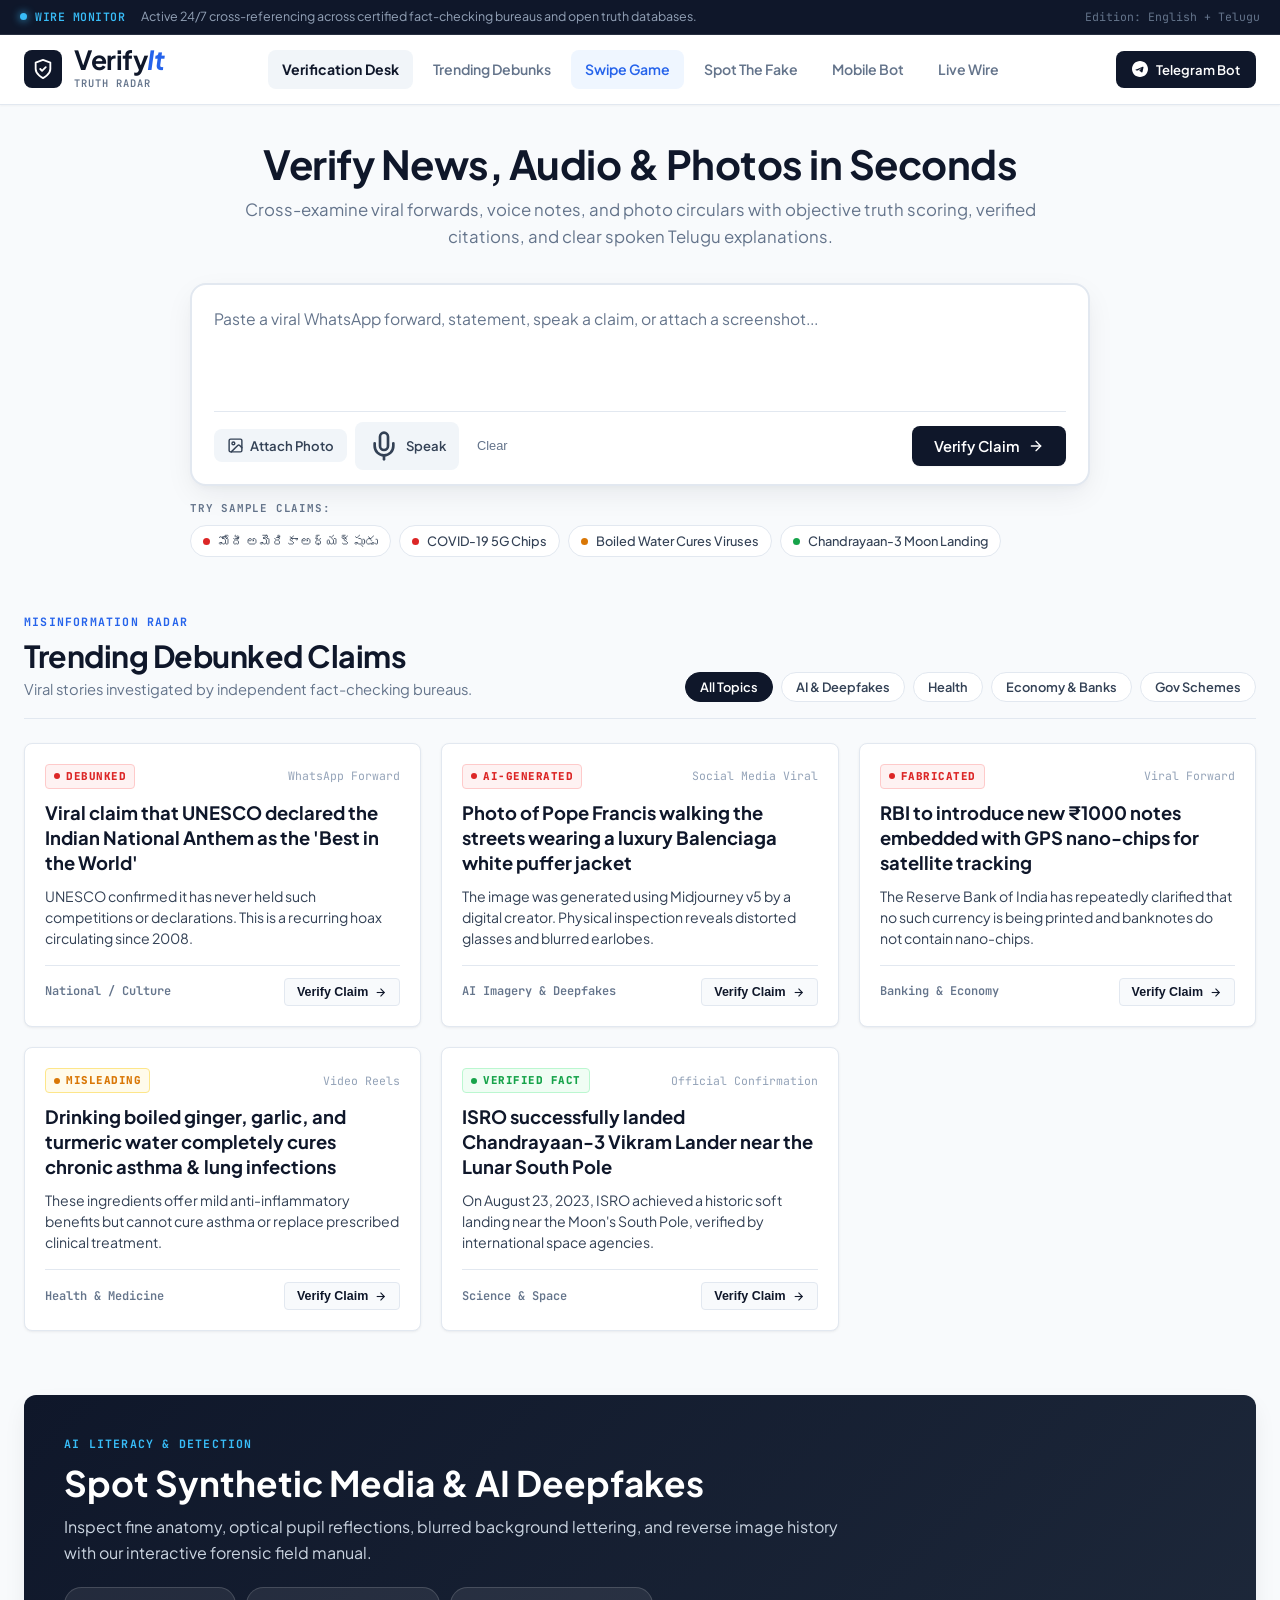
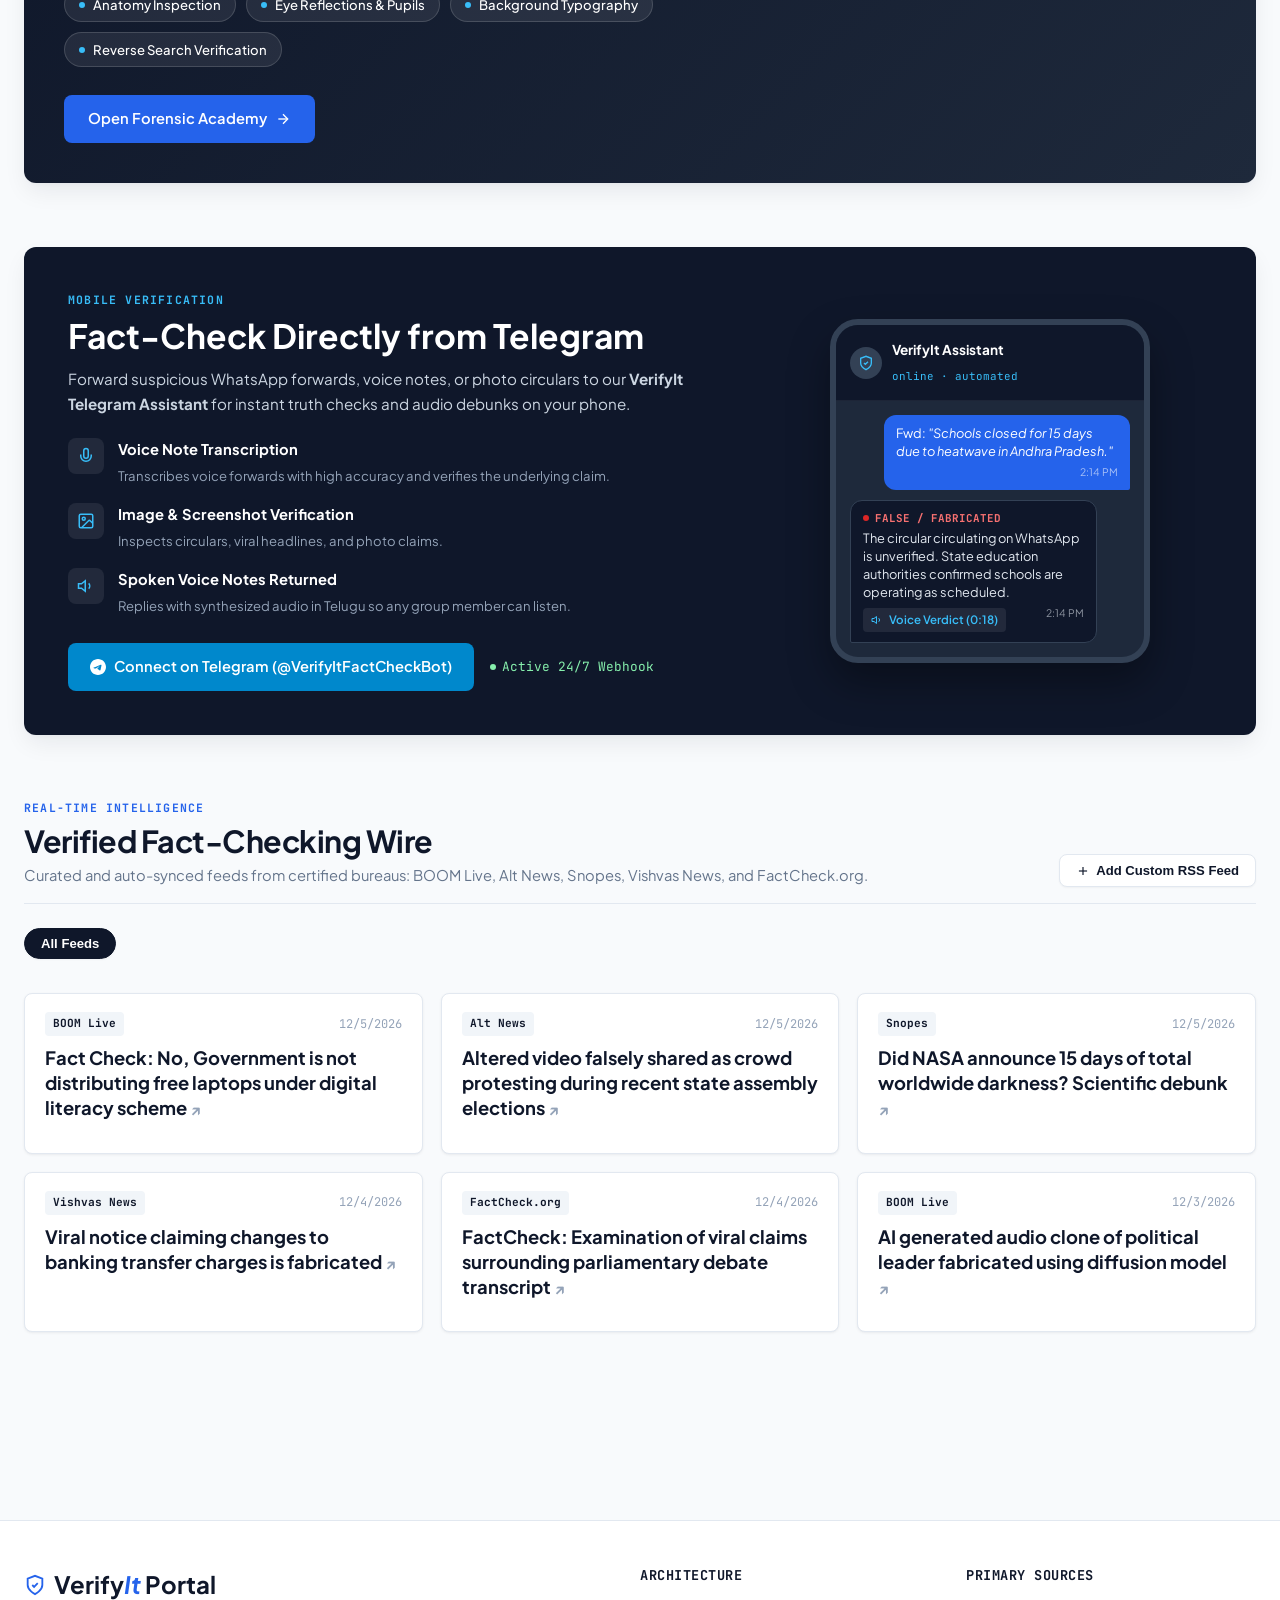
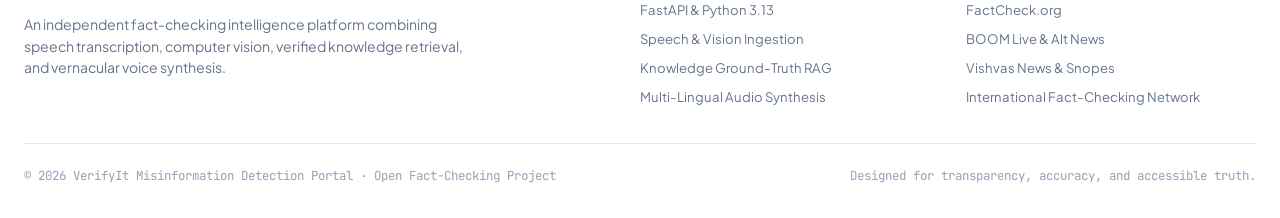
==== commit 81558bf8: "fix: auto-mic trigger, premium typography, article images; rebrand Spot The Fake and add Swipe The F" ====
--- a/frontend/index.html
+++ b/frontend/index.html
@@ -1,20 +1,25 @@
 <!DOCTYPE html>
 <html lang="en">
+
 <head>
     <meta charset="UTF-8">
     <meta name="viewport" content="width=device-width, initial-scale=1.0">
     <title>VerifyIt — Independent Truth Radar & Fact-Checking Portal</title>
-    <meta name="description" content="Cross-examine viral news, voice audio, and screenshots against authoritative truth databases with objective truth scoring and spoken Telugu explanations.">
-    
-    <!-- Modern Editorial Typography -->
+    <meta name="description"
+        content="Cross-examine viral news, voice audio, and screenshots against authoritative truth databases with objective truth scoring and spoken Telugu explanations.">
+
+    <!-- Modern Editorial Typography: Plus Jakarta Sans + Outfit + JetBrains Mono -->
     <link rel="preconnect" href="https://fonts.googleapis.com">
     <link rel="preconnect" href="https://fonts.gstatic.com" crossorigin>
-    <link href="https://fonts.googleapis.com/css2?family=DM+Sans:ital,opsz,wght@0,9..40,400..700;1,9..40,400..700&family=Newsreader:ital,opsz,wght@0,6..72,500..800;1,6..72,500..700&family=JetBrains+Mono:wght@500;600&display=swap" rel="stylesheet">
-    
+    <link
+        href="https://fonts.googleapis.com/css2?family=Outfit:wght@500;600;700;800&family=Plus+Jakarta+Sans:ital,wght@0,400..800;1,400..800&family=JetBrains+Mono:wght@500;600&display=swap"
+        rel="stylesheet">
+
     <link rel="stylesheet" href="style.css">
     <link rel="stylesheet" href="/frontend/style.css">
     <script src="script.js" defer></script>
 </head>
+
 <body>
 
     <!-- Minimal Announcement Bar -->
@@ -25,7 +30,8 @@
                 <span class="status-label">WIRE MONITOR</span>
             </div>
             <div class="status-message">
-                <span>Active 24/7 cross-referencing across certified fact-checking bureaus and open truth databases.</span>
+                <span>Active 24/7 cross-referencing across certified fact-checking bureaus and open truth
+                    databases.</span>
             </div>
             <div class="status-meta">
                 <span>Edition: English + Telugu</span>
@@ -38,9 +44,10 @@
         <div class="header-inner">
             <a href="#verifier-section" class="brand-logo">
                 <span class="brand-icon-wrap">
-                    <svg class="brand-svg" viewBox="0 0 24 24" fill="none" stroke="currentColor" stroke-width="2" stroke-linecap="round" stroke-linejoin="round">
-                        <path d="M12 22s8-4 8-10V5l-8-3-8 3v7c0 6 8 10 8 10z"/>
-                        <path d="m9 12 2 2 4-4"/>
+                    <svg class="brand-svg" viewBox="0 0 24 24" fill="none" stroke="currentColor" stroke-width="2"
+                        stroke-linecap="round" stroke-linejoin="round">
+                        <path d="M12 22s8-4 8-10V5l-8-3-8 3v7c0 6 8 10 8 10z" />
+                        <path d="m9 12 2 2 4-4" />
                     </svg>
                 </span>
                 <div class="brand-text">
@@ -52,7 +59,8 @@
             <nav class="nav-links" id="mainNav">
                 <a href="#verifier-section" class="nav-link active">Verification Desk</a>
                 <a href="#trending-section" class="nav-link">Trending Debunks</a>
-                <a href="forensics.html" class="nav-link nav-highlight">Forensic Academy</a>
+                <a href="game.html" class="nav-link nav-highlight">Swipe Game</a>
+                <a href="forensics.html" class="nav-link">Spot The Fake</a>
                 <a href="#telegram-section" class="nav-link">Mobile Bot</a>
                 <a href="#news-section" class="nav-link">Live Wire</a>
             </nav>
@@ -60,11 +68,13 @@
             <div class="header-actions">
                 <a href="https://t.me/" target="_blank" rel="noopener noreferrer" class="btn-telegram-header">
                     <svg viewBox="0 0 24 24" width="16" height="16" fill="currentColor">
-                        <path d="M12 0C5.373 0 0 5.373 0 12s5.373 12 12 12 12-5.373 12-12S18.627 0 12 0zm5.562 8.161c-.18.784-1.291 5.918-1.859 8.785-.24.11-.476.166-.71.166-.368 0-.583-.14-.844-.313-.41-.274-2.298-1.517-2.73-1.808-.288-.194-.572-.387-.272-.693.078-.08 1.439-1.378 2.651-2.544.186-.179.37-.36.216-.541-.153-.182-.397-.11-.571-.035-.246.106-3.957 2.56-4.475 2.898-.517.338-.988.384-1.391.265-.403-.119-1.233-.393-1.838-.592-.743-.245-.802-.572-.058-.871 3.097-1.348 7.42-3.153 9.49-3.965.987-.387 1.841-.309 2.012.185.07.202.046.621.03.864z"/>
+                        <path
+                            d="M12 0C5.373 0 0 5.373 0 12s5.373 12 12 12 12-5.373 12-12S18.627 0 12 0zm5.562 8.161c-.18.784-1.291 5.918-1.859 8.785-.24.11-.476.166-.71.166-.368 0-.583-.14-.844-.313-.41-.274-2.298-1.517-2.73-1.808-.288-.194-.572-.387-.272-.693.078-.08 1.439-1.378 2.651-2.544.186-.179.37-.36.216-.541-.153-.182-.397-.11-.571-.035-.246.106-3.957 2.56-4.475 2.898-.517.338-.988.384-1.391.265-.403-.119-1.233-.393-1.838-.592-.743-.245-.802-.572-.058-.871 3.097-1.348 7.42-3.153 9.49-3.965.987-.387 1.841-.309 2.012.185.07.202.046.621.03.864z" />
                     </svg>
                     <span>Telegram Bot</span>
                 </a>
-                <button class="mobile-menu-btn" id="mobileMenuBtn" aria-label="Toggle navigation menu" onclick="toggleMobileMenu()">
+                <button class="mobile-menu-btn" id="mobileMenuBtn" aria-label="Toggle navigation menu"
+                    onclick="toggleMobileMenu()">
                     <svg viewBox="0 0 24 24" width="20" height="20" fill="none" stroke="currentColor" stroke-width="2">
                         <line x1="3" y1="12" x2="21" y2="12"></line>
                         <line x1="3" y1="6" x2="21" y2="6"></line>
@@ -81,9 +91,9 @@
         <!-- HERO & UNIFIED COMMAND CENTER -->
         <section id="verifier-section" class="section-anchor">
             <div class="hero-header-block">
-                <span class="hero-kicker">INDEPENDENT VERIFICATION ENGINE</span>
                 <h1 class="hero-title">Verify News, Audio & Photos in Seconds</h1>
-                <p class="hero-desc">Cross-examine viral forwards, voice notes, and photo circulars with objective truth scoring, verified citations, and clear spoken Telugu explanations.</p>
+                <p class="hero-desc">Cross-examine viral forwards, voice notes, and photo circulars with objective truth
+                    scoring, verified citations, and clear spoken Telugu explanations.</p>
             </div>
 
             <!-- Unified Omnibar Command Center -->
@@ -91,7 +101,9 @@
                 <div class="omnibar-card" id="omnibarCard">
                     <!-- Text / Claim Input Area -->
                     <div class="omnibar-input-row">
-                        <textarea id="inputText" class="omnibar-textarea" placeholder="Paste a viral WhatsApp forward, statement, speak a claim, or attach a screenshot..." rows="3"></textarea>
+                        <textarea id="inputText" class="omnibar-textarea"
+                            placeholder="Paste a viral WhatsApp forward, statement, speak a claim, or attach a screenshot..."
+                            rows="3"></textarea>
                     </div>
 
                     <!-- Staged Attachments Tray -->
@@ -100,8 +112,10 @@
                         <div id="imagePreviewContainer" class="staged-chip image-chip" style="display: none;">
                             <img id="imagePreview" alt="Attached photo thumbnail">
                             <span class="staged-chip-name" id="imageFileName">Photo Attached</span>
-                            <button type="button" class="btn-staged-remove" onclick="removeImageFile(event)" title="Remove image">
-                                <svg viewBox="0 0 24 24" width="13" height="13" fill="none" stroke="currentColor" stroke-width="2.5">
+                            <button type="button" class="btn-staged-remove" onclick="removeImageFile(event)"
+                                title="Remove image">
+                                <svg viewBox="0 0 24 24" width="13" height="13" fill="none" stroke="currentColor"
+                                    stroke-width="2.5">
                                     <line x1="18" y1="6" x2="6" y2="18"></line>
                                     <line x1="6" y1="6" x2="18" y2="18"></line>
                                 </svg>
@@ -111,15 +125,18 @@
                         <!-- Audio Recording Chip -->
                         <div id="audioPreviewContainer" class="staged-chip audio-chip" style="display: none;">
                             <div class="audio-chip-icon">
-                                <svg viewBox="0 0 24 24" width="14" height="14" fill="none" stroke="currentColor" stroke-width="2">
-                                    <path d="M12 2a3 3 0 0 0-3 3v7a3 3 0 0 0 6 0V5a3 3 0 0 0-3-3Z"/>
-                                    <path d="M19 10v2a7 7 0 0 1-14 0v-2"/>
+                                <svg viewBox="0 0 24 24" width="14" height="14" fill="none" stroke="currentColor"
+                                    stroke-width="2">
+                                    <path d="M12 2a3 3 0 0 0-3 3v7a3 3 0 0 0 6 0V5a3 3 0 0 0-3-3Z" />
+                                    <path d="M19 10v2a7 7 0 0 1-14 0v-2" />
                                 </svg>
                             </div>
                             <span class="staged-chip-name">Voice Recording</span>
                             <audio id="recordedAudioPlayer" controls class="chip-audio-player"></audio>
-                            <button type="button" class="btn-staged-remove" onclick="removeAudioFile(event)" title="Discard audio">
-                                <svg viewBox="0 0 24 24" width="13" height="13" fill="none" stroke="currentColor" stroke-width="2.5">
+                            <button type="button" class="btn-staged-remove" onclick="removeAudioFile(event)"
+                                title="Discard audio">
+                                <svg viewBox="0 0 24 24" width="13" height="13" fill="none" stroke="currentColor"
+                                    stroke-width="2.5">
                                     <line x1="18" y1="6" x2="6" y2="18"></line>
                                     <line x1="6" y1="6" x2="18" y2="18"></line>
                                 </svg>
@@ -131,36 +148,46 @@
                     <div class="omnibar-action-bar">
                         <div class="omnibar-tools-left">
                             <!-- Hidden Photo Input -->
-                            <input type="file" id="imageInput" accept="image/png, image/jpeg, image/webp, image/gif" style="display: none;" onchange="handleImageSelection(event)">
-                            <button type="button" class="btn-omni-tool" onclick="document.getElementById('imageInput').click()" title="Attach photo or circular screenshot">
-                                <svg viewBox="0 0 24 24" width="17" height="17" fill="none" stroke="currentColor" stroke-width="2" stroke-linecap="round" stroke-linejoin="round">
-                                    <rect width="18" height="18" x="3" y="3" rx="2" ry="2"/>
-                                    <circle cx="9" cy="9" r="2"/>
-                                    <path d="m21 15-3.086-3.086a2 2 0 0 0-2.828 0L6 21"/>
+                            <input type="file" id="imageInput" accept="image/png, image/jpeg, image/webp, image/gif"
+                                style="display: none;" onchange="handleImageSelection(event)">
+                            <button type="button" class="btn-omni-tool"
+                                onclick="document.getElementById('imageInput').click()"
+                                title="Attach photo or circular screenshot">
+                                <svg viewBox="0 0 24 24" width="17" height="17" fill="none" stroke="currentColor"
+                                    stroke-width="2" stroke-linecap="round" stroke-linejoin="round">
+                                    <rect width="18" height="18" x="3" y="3" rx="2" ry="2" />
+                                    <circle cx="9" cy="9" r="2" />
+                                    <path d="m21 15-3.086-3.086a2 2 0 0 0-2.828 0L6 21" />
                                 </svg>
                                 <span>Attach Photo</span>
                             </button>
 
                             <!-- Voice Dictation Button -->
-                            <button type="button" class="btn-omni-tool btn-voice-dictate" id="recordBtn" onclick="toggleRecording()" title="Speak in Telugu or English">
-                                <svg class="mic-icon-svg" viewBox="0 0 24 24" width="17" height="17" fill="none" stroke="currentColor" stroke-width="2" stroke-linecap="round" stroke-linejoin="round">
-                                    <path d="M12 2a3 3 0 0 0-3 3v7a3 3 0 0 0 6 0V5a3 3 0 0 0-3-3Z"/>
-                                    <path d="M19 10v2a7 7 0 0 1-14 0v-2"/>
-                                    <line x1="12" x2="12" y1="19" y2="22"/>
+                            <button type="button" class="btn-omni-tool btn-voice-dictate" id="recordBtn"
+                                onclick="toggleRecording()" title="Speak in Telugu or English">
+                                <svg class="mic-icon-svg" viewBox="0 0 24 24" width="17" height="17" fill="none"
+                                    stroke="currentColor" stroke-width="2" stroke-linecap="round"
+                                    stroke-linejoin="round">
+                                    <path d="M12 2a3 3 0 0 0-3 3v7a3 3 0 0 0 6 0V5a3 3 0 0 0-3-3Z" />
+                                    <path d="M19 10v2a7 7 0 0 1-14 0v-2" />
+                                    <line x1="12" x2="12" y1="19" y2="22" />
                                 </svg>
                                 <span id="recordStatus">Speak</span>
                                 <span id="recordTimer" class="inline-timer" style="display: none;">00:00</span>
                             </button>
 
                             <!-- Clear Button -->
-                            <button type="button" class="btn-omni-clear" onclick="clearAllInputs()" title="Clear all fields">Clear</button>
+                            <button type="button" class="btn-omni-clear" onclick="clearAllInputs()"
+                                title="Clear all fields">Clear</button>
                         </div>
 
                         <!-- Submit Verification -->
                         <div class="omnibar-tools-right">
-                            <button type="button" class="btn-verify-primary" id="btnVerifyOmni" onclick="submitOmnibar()">
+                            <button type="button" class="btn-verify-primary" id="btnVerifyOmni"
+                                onclick="submitOmnibar()">
                                 <span>Verify Claim</span>
-                                <svg viewBox="0 0 24 24" width="16" height="16" fill="none" stroke="currentColor" stroke-width="2" stroke-linecap="round" stroke-linejoin="round">
+                                <svg viewBox="0 0 24 24" width="16" height="16" fill="none" stroke="currentColor"
+                                    stroke-width="2" stroke-linecap="round" stroke-linejoin="round">
                                     <line x1="5" y1="12" x2="19" y2="12"></line>
                                     <polyline points="12 5 19 12 12 19"></polyline>
                                 </svg>
@@ -177,15 +204,18 @@
                             <span class="chip-dot dot-false"></span>
                             <span>మోదీ అమెరికా అధ్యక్షుడు</span>
                         </button>
-                        <button class="rumor-chip chip-false" onclick="fillSample('COVID-19 vaccines contain 5G tracking microchips')">
+                        <button class="rumor-chip chip-false"
+                            onclick="fillSample('COVID-19 vaccines contain 5G tracking microchips')">
                             <span class="chip-dot dot-false"></span>
                             <span>COVID-19 5G Chips</span>
                         </button>
-                        <button class="rumor-chip chip-mislead" onclick="fillSample('Drinking hot boiled water kills all stomach viruses and cures COVID')">
+                        <button class="rumor-chip chip-mislead"
+                            onclick="fillSample('Drinking hot boiled water kills all stomach viruses and cures COVID')">
                             <span class="chip-dot dot-mislead"></span>
                             <span>Boiled Water Cures Viruses</span>
                         </button>
-                        <button class="rumor-chip chip-true" onclick="fillSample('ISRO successfully launched the Chandrayaan-3 mission to the Moon south pole')">
+                        <button class="rumor-chip chip-true"
+                            onclick="fillSample('ISRO successfully launched the Chandrayaan-3 mission to the Moon south pole')">
                             <span class="chip-dot dot-true"></span>
                             <span>Chandrayaan-3 Moon Landing</span>
                         </button>
@@ -197,7 +227,8 @@
                     <div class="spinner-circle"></div>
                     <div class="loader-labels">
                         <strong id="loadingTitle">Cross-Checking Knowledge Bases...</strong>
-                        <span id="loadingMessage">Evaluating claims, computing truth score, and synthesizing Telugu audio...</span>
+                        <span id="loadingMessage">Evaluating claims, computing truth score, and synthesizing Telugu
+                            audio...</span>
                     </div>
                 </div>
             </div>
@@ -229,9 +260,10 @@
                 <!-- Transcribed Speech Snippet (if voice was used) -->
                 <div id="transcriptionSnippet" class="transcription-strip" style="display: none;">
                     <span class="strip-icon">
-                        <svg viewBox="0 0 24 24" width="16" height="16" fill="none" stroke="currentColor" stroke-width="2">
-                            <path d="M12 2a3 3 0 0 0-3 3v7a3 3 0 0 0 6 0V5a3 3 0 0 0-3-3Z"/>
-                            <path d="M19 10v2a7 7 0 0 1-14 0v-2"/>
+                        <svg viewBox="0 0 24 24" width="16" height="16" fill="none" stroke="currentColor"
+                            stroke-width="2">
+                            <path d="M12 2a3 3 0 0 0-3 3v7a3 3 0 0 0 6 0V5a3 3 0 0 0-3-3Z" />
+                            <path d="M19 10v2a7 7 0 0 1-14 0v-2" />
                         </svg>
                     </span>
                     <div>
@@ -243,16 +275,20 @@
                 <!-- Perspective Split Tabs: Telugu Citizen View vs. Investigative Evidence -->
                 <div class="dossier-perspectives">
                     <div class="dossier-tabs-nav" role="tablist">
-                        <button type="button" class="dossier-tab-btn active" id="tab-dossier-telugu" onclick="switchDossierTab('telugu')">
-                            <svg viewBox="0 0 24 24" width="16" height="16" fill="none" stroke="currentColor" stroke-width="2">
+                        <button type="button" class="dossier-tab-btn active" id="tab-dossier-telugu"
+                            onclick="switchDossierTab('telugu')">
+                            <svg viewBox="0 0 24 24" width="16" height="16" fill="none" stroke="currentColor"
+                                stroke-width="2">
                                 <polygon points="11 5 6 9 2 9 2 15 6 15 11 19 11 5"></polygon>
                                 <path d="M15.54 8.46a5 5 0 0 1 0 7.07"></path>
                                 <path d="M19.07 4.93a10 10 0 0 1 0 14.14"></path>
                             </svg>
                             <span>తెలుగు సారాంశం & వాట్సాప్ కార్డ్</span>
                         </button>
-                        <button type="button" class="dossier-tab-btn" id="tab-dossier-evidence" onclick="switchDossierTab('evidence')">
-                            <svg viewBox="0 0 24 24" width="16" height="16" fill="none" stroke="currentColor" stroke-width="2">
+                        <button type="button" class="dossier-tab-btn" id="tab-dossier-evidence"
+                            onclick="switchDossierTab('evidence')">
+                            <svg viewBox="0 0 24 24" width="16" height="16" fill="none" stroke="currentColor"
+                                stroke-width="2">
                                 <circle cx="12" cy="12" r="10"></circle>
                                 <line x1="12" y1="16" x2="12" y2="12"></line>
                                 <line x1="12" y1="8" x2="12.01" y2="8"></line>
@@ -267,7 +303,8 @@
                         <div id="audioVerdictWrap" class="audio-verdict-player" style="display: none;">
                             <div class="audio-player-meta">
                                 <div class="audio-avatar">
-                                    <svg viewBox="0 0 24 24" width="18" height="18" fill="none" stroke="currentColor" stroke-width="2">
+                                    <svg viewBox="0 0 24 24" width="18" height="18" fill="none" stroke="currentColor"
+                                        stroke-width="2">
                                         <polygon points="11 5 6 9 2 9 2 15 6 15 11 19 11 5"></polygon>
                                         <path d="M15.54 8.46a5 5 0 0 1 0 7.07"></path>
                                         <path d="M19.07 4.93a10 10 0 0 1 0 14.14"></path>
@@ -286,7 +323,8 @@
                             <div class="verdict-body-header">
                                 <span class="telugu-section-label">వాస్తవ విశ్లేషణ (Telugu Analysis)</span>
                                 <button class="btn-copy-verdict" onclick="copyResultText()">
-                                    <svg viewBox="0 0 24 24" width="14" height="14" fill="none" stroke="currentColor" stroke-width="2">
+                                    <svg viewBox="0 0 24 24" width="14" height="14" fill="none" stroke="currentColor"
+                                        stroke-width="2">
                                         <rect x="9" y="9" width="13" height="13" rx="2" ry="2"></rect>
                                         <path d="M5 15H4a2 2 0 0 1-2-2V4a2 2 0 0 1 2-2h9a2 2 0 0 1 2 2v1"></path>
                                     </svg>
@@ -301,7 +339,8 @@
                             <div class="whatsapp-kit-header">
                                 <div class="whatsapp-kit-brand">
                                     <svg viewBox="0 0 24 24" width="18" height="18" fill="#25D366">
-                                        <path d="M12.031 6.172c-3.181 0-5.767 2.586-5.768 5.766-.001 1.298.38 2.27 1.019 3.287l-.582 2.128 2.182-.573c.978.58 1.911.928 3.145.929 3.178 0 5.767-2.587 5.768-5.766.001-3.187-2.575-5.77-5.764-5.771zm3.392 8.244c-.144.405-.837.774-1.17.824-.312.045-.698.077-2.123-.526-1.782-.754-2.894-2.597-2.981-2.716-.089-.12-1.002-1.332-1.002-2.54 0-1.209.637-1.802.864-2.043.226-.24.493-.301.657-.301.164 0 .329.002.473.01.152.008.356-.058.556.423.206.494.704 1.716.766 1.84.062.125.103.271.021.436-.082.164-.124.267-.247.411-.123.144-.258.322-.369.432-.123.123-.252.257-.108.504.144.246.64 1.055 1.374 1.708.946.842 1.745 1.103 1.992 1.226.247.123.391.103.535-.062.144-.165.617-.719.782-.966.164-.247.329-.206.555-.123.226.082 1.44.679 1.687.802.247.123.411.185.473.288.062.103.062.597-.082 1.002z"/>
+                                        <path
+                                            d="M12.031 6.172c-3.181 0-5.767 2.586-5.768 5.766-.001 1.298.38 2.27 1.019 3.287l-.582 2.128 2.182-.573c.978.58 1.911.928 3.145.929 3.178 0 5.767-2.587 5.768-5.766.001-3.187-2.575-5.77-5.764-5.771zm3.392 8.244c-.144.405-.837.774-1.17.824-.312.045-.698.077-2.123-.526-1.782-.754-2.894-2.597-2.981-2.716-.089-.12-1.002-1.332-1.002-2.54 0-1.209.637-1.802.864-2.043.226-.24.493-.301.657-.301.164 0 .329.002.473.01.152.008.356-.058.556.423.206.494.704 1.716.766 1.84.062.125.103.271.021.436-.082.164-.124.267-.247.411-.123.144-.258.322-.369.432-.123.123-.252.257-.108.504.144.246.64 1.055 1.374 1.708.946.842 1.745 1.103 1.992 1.226.247.123.391.103.535-.062.144-.165.617-.719.782-.966.164-.247.329-.206.555-.123.226.082 1.44.679 1.687.802.247.123.411.185.473.288.062.103.062.597-.082 1.002z" />
                                     </svg>
                                     <strong>1-Click WhatsApp Debunk Card</strong>
                                 </div>
@@ -315,13 +354,16 @@
                                 </div>
                             </div>
                             <div class="whatsapp-kit-actions">
-                                <button class="btn-whatsapp-debunk" id="btnWhatsappCopy" onclick="copyWhatsAppDebunkCard()">
+                                <button class="btn-whatsapp-debunk" id="btnWhatsappCopy"
+                                    onclick="copyWhatsAppDebunkCard()">
                                     <svg viewBox="0 0 24 24" width="16" height="16" fill="currentColor">
-                                        <path d="M12.031 6.172c-3.181 0-5.767 2.586-5.768 5.766-.001 1.298.38 2.27 1.019 3.287l-.582 2.128 2.182-.573c.978.58 1.911.928 3.145.929 3.178 0 5.767-2.587 5.768-5.766.001-3.187-2.575-5.77-5.764-5.771zm3.392 8.244c-.144.405-.837.774-1.17.824-.312.045-.698.077-2.123-.526-1.782-.754-2.894-2.597-2.981-2.716-.089-.12-1.002-1.332-1.002-2.54 0-1.209.637-1.802.864-2.043.226-.24.493-.301.657-.301.164 0 .329.002.473.01.152.008.356-.058.556.423.206.494.704 1.716.766 1.84.062.125.103.271.021.436-.082.164-.124.267-.247.411-.123.144-.258.322-.369.432-.123.123-.252.257-.108.504.144.246.64 1.055 1.374 1.708.946.842 1.745 1.103 1.992 1.226.247.123.391.103.535-.062.144-.165.617-.719.782-.966.164-.247.329-.206.555-.123.226.082 1.44.679 1.687.802.247.123.411.185.473.288.062.103.062.597-.082 1.002z"/>
+                                        <path
+                                            d="M12.031 6.172c-3.181 0-5.767 2.586-5.768 5.766-.001 1.298.38 2.27 1.019 3.287l-.582 2.128 2.182-.573c.978.58 1.911.928 3.145.929 3.178 0 5.767-2.587 5.768-5.766.001-3.187-2.575-5.77-5.764-5.771zm3.392 8.244c-.144.405-.837.774-1.17.824-.312.045-.698.077-2.123-.526-1.782-.754-2.894-2.597-2.981-2.716-.089-.12-1.002-1.332-1.002-2.54 0-1.209.637-1.802.864-2.043.226-.24.493-.301.657-.301.164 0 .329.002.473.01.152.008.356-.058.556.423.206.494.704 1.716.766 1.84.062.125.103.271.021.436-.082.164-.124.267-.247.411-.123.144-.258.322-.369.432-.123.123-.252.257-.108.504.144.246.64 1.055 1.374 1.708.946.842 1.745 1.103 1.992 1.226.247.123.391.103.535-.062.144-.165.617-.719.782-.966.164-.247.329-.206.555-.123.226.082 1.44.679 1.687.802.247.123.411.185.473.288.062.103.062.597-.082 1.002z" />
                                     </svg>
                                     <span>Copy WhatsApp Debunk Card</span>
                                 </button>
-                                <button class="btn-clear" onclick="openWhatsAppDirect()" title="Open WhatsApp Web directly">
+                                <button class="btn-clear" onclick="openWhatsAppDirect()"
+                                    title="Open WhatsApp Web directly">
                                     <span>Open WhatsApp Web</span>
                                     <span>↗</span>
                                 </button>
@@ -341,7 +383,8 @@
                         <div class="actionable-defense-strip" id="actionableDefenseWrap">
                             <div class="defense-meta">
                                 <span class="defense-kicker">COMMUNITY DEFENSE ADVICE</span>
-                                <p class="defense-text" id="actionAdviceText">Do not forward unverified claims. Confirm reporting with independent news bureaus before sharing.</p>
+                                <p class="defense-text" id="actionAdviceText">Do not forward unverified claims. Confirm
+                                    reporting with independent news bureaus before sharing.</p>
                             </div>
                         </div>
 
@@ -367,11 +410,16 @@
                     <p class="section-sub">Viral stories investigated by independent fact-checking bureaus.</p>
                 </div>
                 <div class="radar-category-pills" id="radarCategoryPills">
-                    <button type="button" class="radar-pill active" onclick="filterRadarDebunks('All', this)">All Topics</button>
-                    <button type="button" class="radar-pill" onclick="filterRadarDebunks('AI', this)">AI & Deepfakes</button>
-                    <button type="button" class="radar-pill" onclick="filterRadarDebunks('Health', this)">Health</button>
-                    <button type="button" class="radar-pill" onclick="filterRadarDebunks('Economy', this)">Economy & Banks</button>
-                    <button type="button" class="radar-pill" onclick="filterRadarDebunks('National', this)">Gov Schemes</button>
+                    <button type="button" class="radar-pill active" onclick="filterRadarDebunks('All', this)">All
+                        Topics</button>
+                    <button type="button" class="radar-pill" onclick="filterRadarDebunks('AI', this)">AI &
+                        Deepfakes</button>
+                    <button type="button" class="radar-pill"
+                        onclick="filterRadarDebunks('Health', this)">Health</button>
+                    <button type="button" class="radar-pill" onclick="filterRadarDebunks('Economy', this)">Economy &
+                        Banks</button>
+                    <button type="button" class="radar-pill" onclick="filterRadarDebunks('National', this)">Gov
+                        Schemes</button>
                 </div>
             </div>
 
@@ -385,8 +433,9 @@
                 <div class="spotlight-content">
                     <span class="kicker-accent">AI LITERACY & DETECTION</span>
                     <h2 class="spotlight-title">Spot Synthetic Media & AI Deepfakes</h2>
-                    <p class="spotlight-desc">Inspect fine anatomy, optical pupil reflections, blurred background lettering, and reverse image history with our interactive forensic field manual.</p>
-                    
+                    <p class="spotlight-desc">Inspect fine anatomy, optical pupil reflections, blurred background
+                        lettering, and reverse image history with our interactive forensic field manual.</p>
+
                     <div class="spotlight-pills">
                         <div class="spotlight-pill">
                             <span class="pill-dot"></span>
@@ -408,7 +457,8 @@
 
                     <a href="forensics.html" class="btn-spotlight">
                         <span>Open Forensic Academy</span>
-                        <svg viewBox="0 0 24 24" width="16" height="16" fill="none" stroke="currentColor" stroke-width="2">
+                        <svg viewBox="0 0 24 24" width="16" height="16" fill="none" stroke="currentColor"
+                            stroke-width="2">
                             <line x1="5" y1="12" x2="19" y2="12"></line>
                             <polyline points="12 5 19 12 12 19"></polyline>
                         </svg>
@@ -423,27 +473,32 @@
                 <div class="tg-info-content">
                     <span class="kicker-light">MOBILE VERIFICATION</span>
                     <h2 class="tg-title">Fact-Check Directly from Telegram</h2>
-                    <p class="tg-desc">Forward suspicious WhatsApp forwards, voice notes, or photo circulars to our <strong>VerifyIt Telegram Assistant</strong> for instant truth checks and audio debunks on your phone.</p>
+                    <p class="tg-desc">Forward suspicious WhatsApp forwards, voice notes, or photo circulars to our
+                        <strong>VerifyIt Telegram Assistant</strong> for instant truth checks and audio debunks on your
+                        phone.</p>
 
                     <div class="tg-features-list">
                         <div class="tg-feature-item">
                             <div class="tg-feat-icon">
-                                <svg viewBox="0 0 24 24" width="18" height="18" fill="none" stroke="currentColor" stroke-width="2">
-                                    <path d="M12 2a3 3 0 0 0-3 3v7a3 3 0 0 0 6 0V5a3 3 0 0 0-3-3Z"/>
-                                    <path d="M19 10v2a7 7 0 0 1-14 0v-2"/>
+                                <svg viewBox="0 0 24 24" width="18" height="18" fill="none" stroke="currentColor"
+                                    stroke-width="2">
+                                    <path d="M12 2a3 3 0 0 0-3 3v7a3 3 0 0 0 6 0V5a3 3 0 0 0-3-3Z" />
+                                    <path d="M19 10v2a7 7 0 0 1-14 0v-2" />
                                 </svg>
                             </div>
                             <div>
                                 <strong>Voice Note Transcription</strong>
-                                <span>Transcribes voice forwards with high accuracy and verifies the underlying claim.</span>
+                                <span>Transcribes voice forwards with high accuracy and verifies the underlying
+                                    claim.</span>
                             </div>
                         </div>
                         <div class="tg-feature-item">
                             <div class="tg-feat-icon">
-                                <svg viewBox="0 0 24 24" width="18" height="18" fill="none" stroke="currentColor" stroke-width="2">
-                                    <rect width="18" height="18" x="3" y="3" rx="2" ry="2"/>
-                                    <circle cx="9" cy="9" r="2"/>
-                                    <path d="m21 15-3.086-3.086a2 2 0 0 0-2.828 0L6 21"/>
+                                <svg viewBox="0 0 24 24" width="18" height="18" fill="none" stroke="currentColor"
+                                    stroke-width="2">
+                                    <rect width="18" height="18" x="3" y="3" rx="2" ry="2" />
+                                    <circle cx="9" cy="9" r="2" />
+                                    <path d="m21 15-3.086-3.086a2 2 0 0 0-2.828 0L6 21" />
                                 </svg>
                             </div>
                             <div>
@@ -453,7 +508,8 @@
                         </div>
                         <div class="tg-feature-item">
                             <div class="tg-feat-icon">
-                                <svg viewBox="0 0 24 24" width="18" height="18" fill="none" stroke="currentColor" stroke-width="2">
+                                <svg viewBox="0 0 24 24" width="18" height="18" fill="none" stroke="currentColor"
+                                    stroke-width="2">
                                     <polygon points="11 5 6 9 2 9 2 15 6 15 11 19 11 5"></polygon>
                                     <path d="M15.54 8.46a5 5 0 0 1 0 7.07"></path>
                                 </svg>
@@ -468,7 +524,8 @@
                     <div class="tg-cta-row">
                         <a href="https://t.me/" target="_blank" rel="noopener noreferrer" class="btn-open-telegram">
                             <svg viewBox="0 0 24 24" width="16" height="16" fill="currentColor">
-                                <path d="M12 0C5.373 0 0 5.373 0 12s5.373 12 12 12 12-5.373 12-12S18.627 0 12 0zm5.562 8.161c-.18.784-1.291 5.918-1.859 8.785-.24.11-.476.166-.71.166-.368 0-.583-.14-.844-.313-.41-.274-2.298-1.517-2.73-1.808-.288-.194-.572-.387-.272-.693.078-.08 1.439-1.378 2.651-2.544.186-.179.37-.36.216-.541-.153-.182-.397-.11-.571-.035-.246.106-3.957 2.56-4.475 2.898-.517.338-.988.384-1.391.265-.403-.119-1.233-.393-1.838-.592-.743-.245-.802-.572-.058-.871 3.097-1.348 7.42-3.153 9.49-3.965.987-.387 1.841-.309 2.012.185.07.202.046.621.03.864z"/>
+                                <path
+                                    d="M12 0C5.373 0 0 5.373 0 12s5.373 12 12 12 12-5.373 12-12S18.627 0 12 0zm5.562 8.161c-.18.784-1.291 5.918-1.859 8.785-.24.11-.476.166-.71.166-.368 0-.583-.14-.844-.313-.41-.274-2.298-1.517-2.73-1.808-.288-.194-.572-.387-.272-.693.078-.08 1.439-1.378 2.651-2.544.186-.179.37-.36.216-.541-.153-.182-.397-.11-.571-.035-.246.106-3.957 2.56-4.475 2.898-.517.338-.988.384-1.391.265-.403-.119-1.233-.393-1.838-.592-.743-.245-.802-.572-.058-.871 3.097-1.348 7.42-3.153 9.49-3.965.987-.387 1.841-.309 2.012.185.07.202.046.621.03.864z" />
                             </svg>
                             <span>Connect on Telegram (@VerifyItFactCheckBot)</span>
                         </a>
@@ -484,9 +541,10 @@
                     <div class="phone-frame">
                         <div class="chat-header">
                             <div class="chat-bot-avatar">
-                                <svg viewBox="0 0 24 24" width="16" height="16" fill="none" stroke="currentColor" stroke-width="2">
-                                    <path d="M12 22s8-4 8-10V5l-8-3-8 3v7c0 6 8 10 8 10z"/>
-                                    <path d="m9 12 2 2 4-4"/>
+                                <svg viewBox="0 0 24 24" width="16" height="16" fill="none" stroke="currentColor"
+                                    stroke-width="2">
+                                    <path d="M12 22s8-4 8-10V5l-8-3-8 3v7c0 6 8 10 8 10z" />
+                                    <path d="m9 12 2 2 4-4" />
                                 </svg>
                             </div>
                             <div>
@@ -504,9 +562,11 @@
                                     <span class="tag-dot dot-false"></span>
                                     <span>FALSE / FABRICATED</span>
                                 </div>
-                                <p>The circular circulating on WhatsApp is unverified. State education authorities confirmed schools are operating as scheduled.</p>
+                                <p>The circular circulating on WhatsApp is unverified. State education authorities
+                                    confirmed schools are operating as scheduled.</p>
                                 <div class="bubble-audio-indicator">
-                                    <svg viewBox="0 0 24 24" width="12" height="12" fill="none" stroke="currentColor" stroke-width="2">
+                                    <svg viewBox="0 0 24 24" width="12" height="12" fill="none" stroke="currentColor"
+                                        stroke-width="2">
                                         <polygon points="11 5 6 9 2 9 2 15 6 15 11 19 11 5"></polygon>
                                         <path d="M15.54 8.46a5 5 0 0 1 0 7.07"></path>
                                     </svg>
@@ -526,7 +586,8 @@
                 <div>
                     <span class="kicker">REAL-TIME INTELLIGENCE</span>
                     <h2 class="section-heading">Verified Fact-Checking Wire</h2>
-                    <p class="section-sub">Curated and auto-synced feeds from certified bureaus: BOOM Live, Alt News, Snopes, Vishvas News, and FactCheck.org.</p>
+                    <p class="section-sub">Curated and auto-synced feeds from certified bureaus: BOOM Live, Alt News,
+                        Snopes, Vishvas News, and FactCheck.org.</p>
                 </div>
                 <button class="btn-outline-add" onclick="toggleAddSourceForm()">
                     <svg viewBox="0 0 24 24" width="14" height="14" fill="none" stroke="currentColor" stroke-width="2">
@@ -574,13 +635,15 @@
             <div class="footer-top">
                 <div class="footer-brand-info">
                     <div class="footer-brand-name">
-                        <svg class="footer-brand-svg" viewBox="0 0 24 24" fill="none" stroke="currentColor" stroke-width="2">
-                            <path d="M12 22s8-4 8-10V5l-8-3-8 3v7c0 6 8 10 8 10z"/>
-                            <path d="m9 12 2 2 4-4"/>
+                        <svg class="footer-brand-svg" viewBox="0 0 24 24" fill="none" stroke="currentColor"
+                            stroke-width="2">
+                            <path d="M12 22s8-4 8-10V5l-8-3-8 3v7c0 6 8 10 8 10z" />
+                            <path d="m9 12 2 2 4-4" />
                         </svg>
                         <span>Verify<span class="brand-accent">It</span> Portal</span>
                     </div>
-                    <p>An independent fact-checking intelligence platform combining speech transcription, computer vision, verified knowledge retrieval, and vernacular voice synthesis.</p>
+                    <p>An independent fact-checking intelligence platform combining speech transcription, computer
+                        vision, verified knowledge retrieval, and vernacular voice synthesis.</p>
                 </div>
                 <div class="footer-links-col">
                     <strong>Architecture</strong>
@@ -614,4 +677,5 @@
         }
     </script>
 </body>
+
 </html>
--- a/frontend/style.css
+++ b/frontend/style.css
@@ -67,8 +67,8 @@
     --status-unverified-border: #E2E8F0;
 
     /* Typography */
-    --font-heading: 'Newsreader', Georgia, serif;
-    --font-ui: 'DM Sans', -apple-system, BlinkMacSystemFont, 'Segoe UI', Roboto, sans-serif;
+    --font-heading: 'Plus Jakarta Sans', 'Outfit', -apple-system, BlinkMacSystemFont, sans-serif;
+    --font-ui: 'Plus Jakarta Sans', -apple-system, BlinkMacSystemFont, 'Segoe UI', Roboto, sans-serif;
     --font-mono: 'JetBrains Mono', monospace;
 
     /* Radii & Shadows */
@@ -2290,7 +2290,8 @@
     background: #FFFFFF;
     border: 1px solid var(--border-subtle);
     border-radius: var(--radius-sm);
-    padding: 18px;
+    padding: 0;
+    overflow: hidden;
     box-shadow: var(--shadow-card);
     display: flex;
     flex-direction: column;
@@ -2298,9 +2299,43 @@
 }
 
 .article-grid-card:hover {
-    border-color: var(--border-strong);
-    transform: translateY(-2px);
+    border-color: var(--brand-blue);
+    transform: translateY(-3px);
     box-shadow: var(--shadow-lift);
+}
+
+.article-thumb-link {
+    display: block;
+    overflow: hidden;
+    text-decoration: none;
+    background: var(--bg-subtle);
+}
+
+.article-thumb-wrap {
+    width: 100%;
+    height: 175px;
+    overflow: hidden;
+    position: relative;
+    background: var(--bg-subtle);
+}
+
+.article-thumb-wrap img {
+    width: 100%;
+    height: 100%;
+    object-fit: cover;
+    display: block;
+    transition: transform 0.4s cubic-bezier(0.16, 1, 0.3, 1);
+}
+
+.article-grid-card:hover .article-thumb-wrap img {
+    transform: scale(1.05);
+}
+
+.article-grid-body {
+    padding: 18px 20px 20px;
+    display: flex;
+    flex-direction: column;
+    flex: 1;
 }
 
 .article-grid-meta {
--- a/frontend/style.css
+++ b/frontend/style.css
@@ -67,8 +67,8 @@
     --status-unverified-border: #E2E8F0;
 
     /* Typography */
-    --font-heading: 'Newsreader', Georgia, serif;
-    --font-ui: 'DM Sans', -apple-system, BlinkMacSystemFont, 'Segoe UI', Roboto, sans-serif;
+    --font-heading: 'Plus Jakarta Sans', 'Outfit', -apple-system, BlinkMacSystemFont, sans-serif;
+    --font-ui: 'Plus Jakarta Sans', -apple-system, BlinkMacSystemFont, 'Segoe UI', Roboto, sans-serif;
     --font-mono: 'JetBrains Mono', monospace;
 
     /* Radii & Shadows */
@@ -2290,7 +2290,8 @@
     background: #FFFFFF;
     border: 1px solid var(--border-subtle);
     border-radius: var(--radius-sm);
-    padding: 18px;
+    padding: 0;
+    overflow: hidden;
     box-shadow: var(--shadow-card);
     display: flex;
     flex-direction: column;
@@ -2298,9 +2299,43 @@
 }
 
 .article-grid-card:hover {
-    border-color: var(--border-strong);
-    transform: translateY(-2px);
+    border-color: var(--brand-blue);
+    transform: translateY(-3px);
     box-shadow: var(--shadow-lift);
+}
+
+.article-thumb-link {
+    display: block;
+    overflow: hidden;
+    text-decoration: none;
+    background: var(--bg-subtle);
+}
+
+.article-thumb-wrap {
+    width: 100%;
+    height: 175px;
+    overflow: hidden;
+    position: relative;
+    background: var(--bg-subtle);
+}
+
+.article-thumb-wrap img {
+    width: 100%;
+    height: 100%;
+    object-fit: cover;
+    display: block;
+    transition: transform 0.4s cubic-bezier(0.16, 1, 0.3, 1);
+}
+
+.article-grid-card:hover .article-thumb-wrap img {
+    transform: scale(1.05);
+}
+
+.article-grid-body {
+    padding: 18px 20px 20px;
+    display: flex;
+    flex-direction: column;
+    flex: 1;
 }
 
 .article-grid-meta {
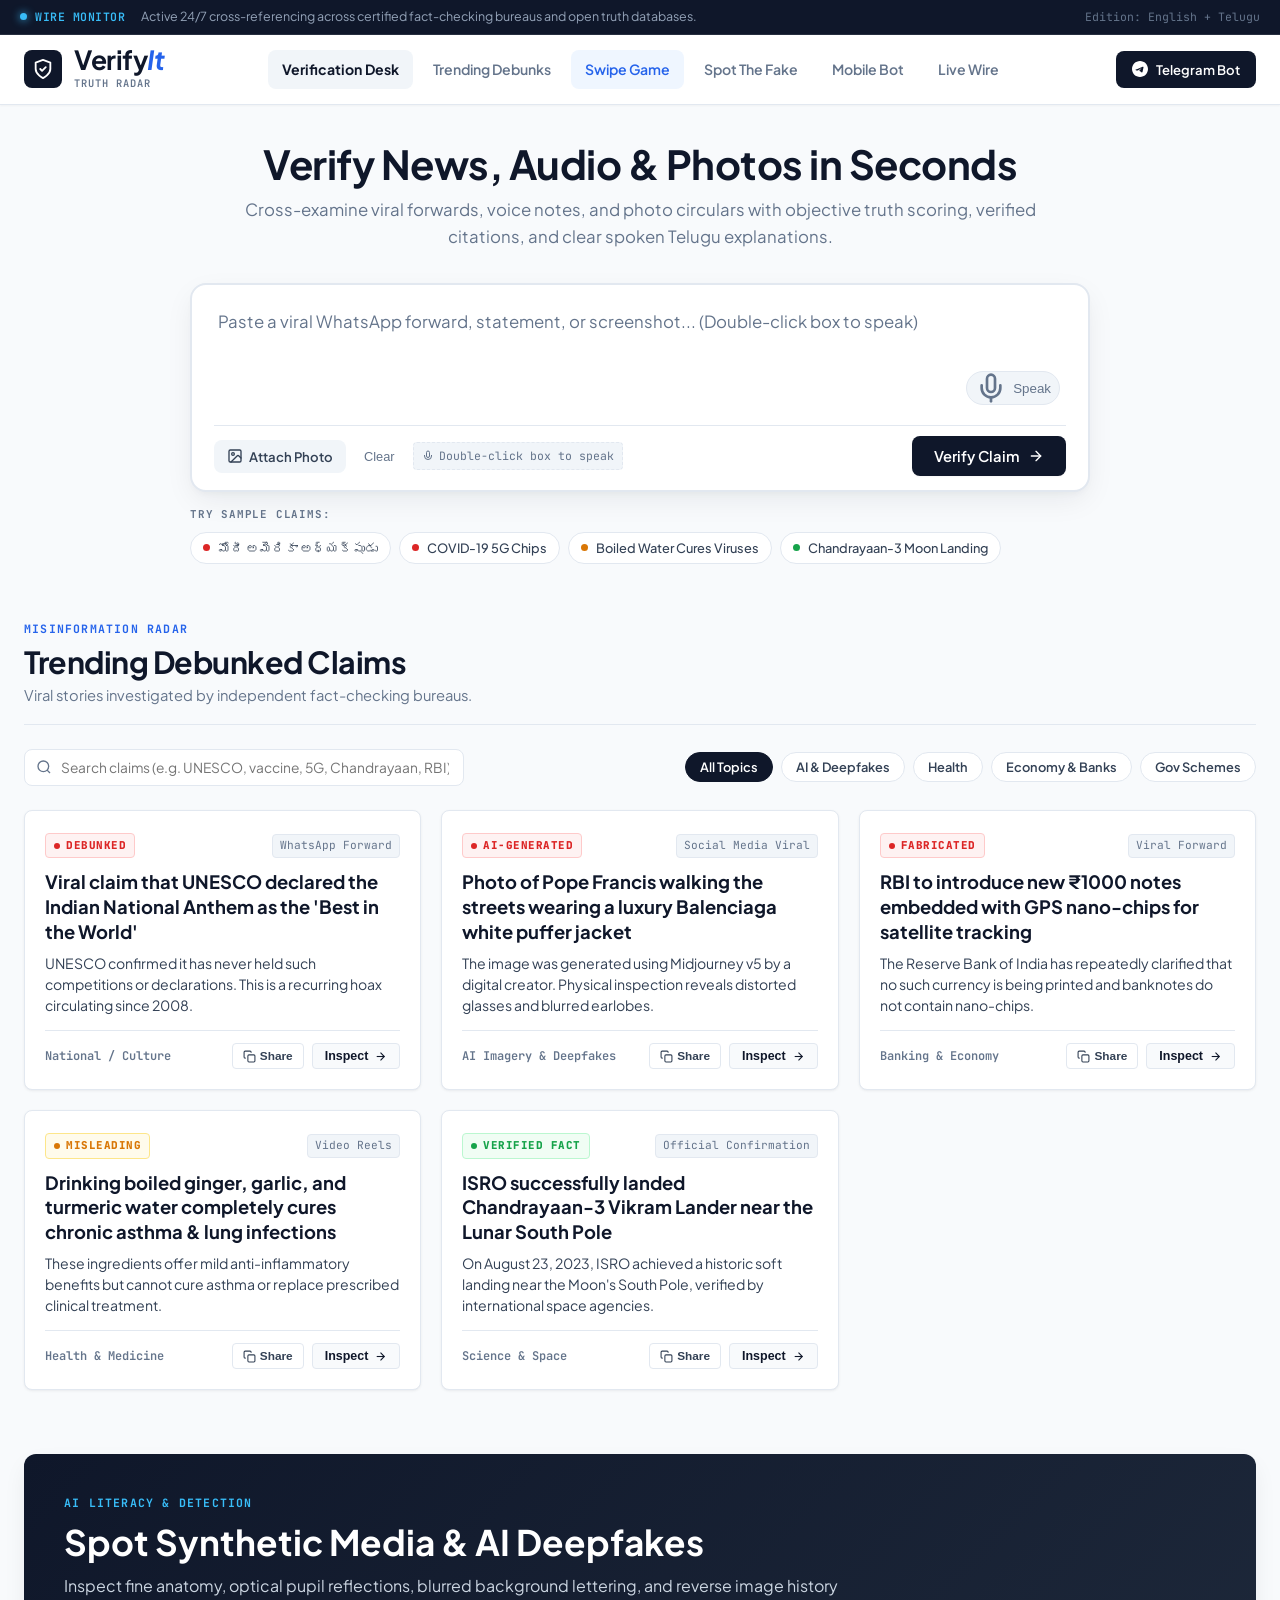
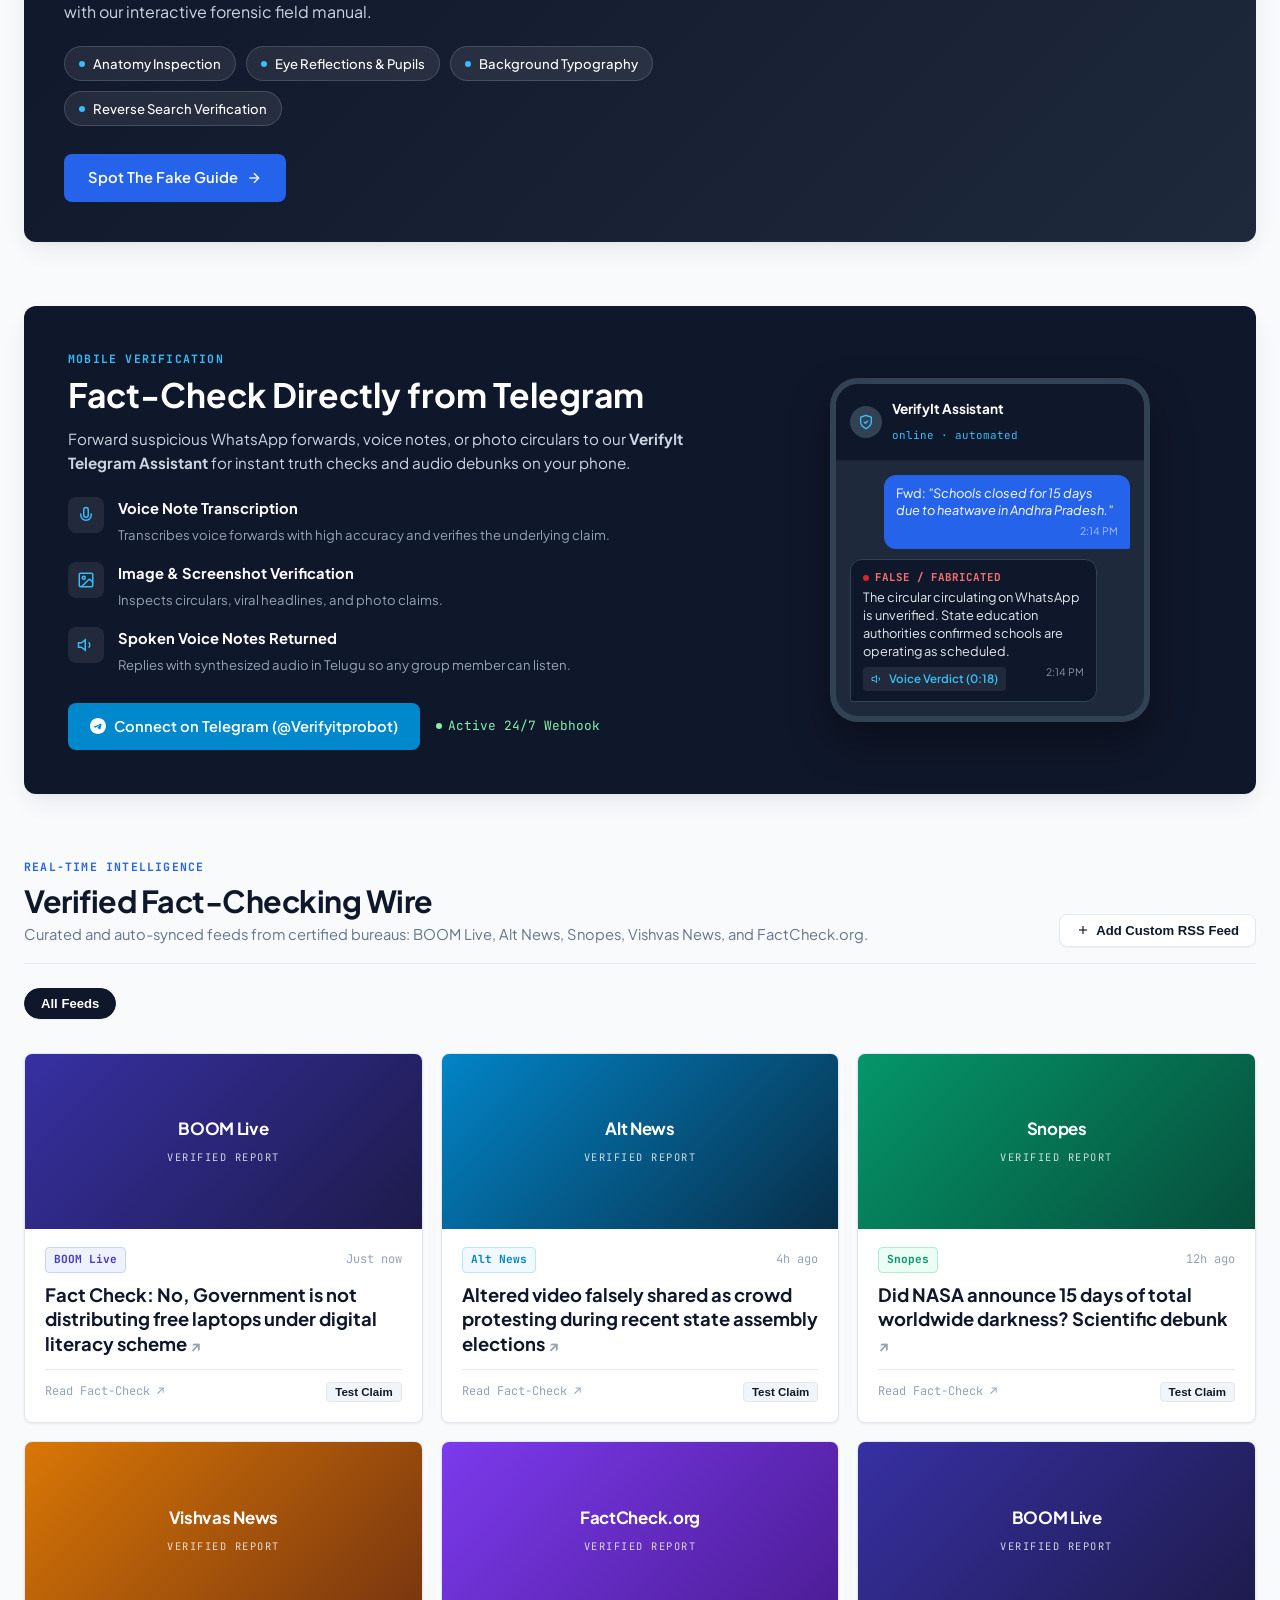
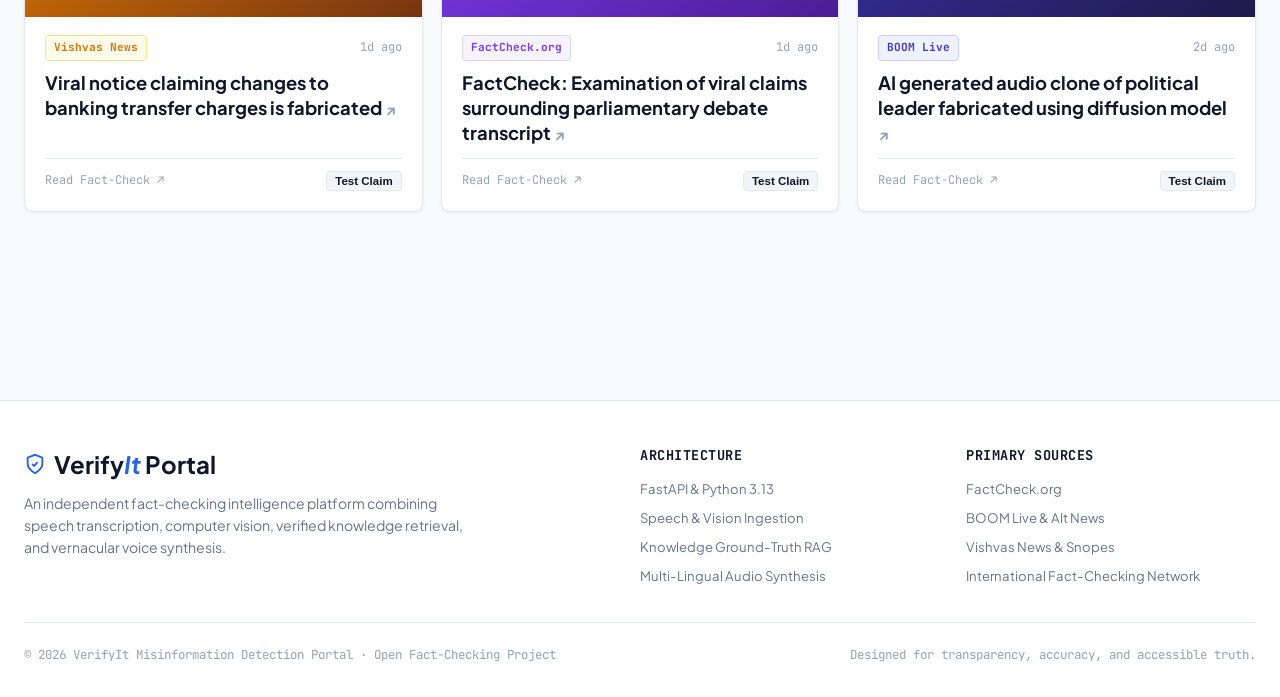
==== commit bbf5d5e1: "feat: implement frontend web portal, backend API, and Telegram bot handlers for misinformation detec" ====
--- a/frontend/index.html
+++ b/frontend/index.html
@@ -66,7 +66,7 @@
             </nav>
 
             <div class="header-actions">
-                <a href="https://t.me/" target="_blank" rel="noopener noreferrer" class="btn-telegram-header">
+                <a href="https://t.me/Verifyitprobot" target="_blank" rel="noopener noreferrer" class="btn-telegram-header">
                     <svg viewBox="0 0 24 24" width="16" height="16" fill="currentColor">
                         <path
                             d="M12 0C5.373 0 0 5.373 0 12s5.373 12 12 12 12-5.373 12-12S18.627 0 12 0zm5.562 8.161c-.18.784-1.291 5.918-1.859 8.785-.24.11-.476.166-.71.166-.368 0-.583-.14-.844-.313-.41-.274-2.298-1.517-2.73-1.808-.288-.194-.572-.387-.272-.693.078-.08 1.439-1.378 2.651-2.544.186-.179.37-.36.216-.541-.153-.182-.397-.11-.571-.035-.246.106-3.957 2.56-4.475 2.898-.517.338-.988.384-1.391.265-.403-.119-1.233-.393-1.838-.592-.743-.245-.802-.572-.058-.871 3.097-1.348 7.42-3.153 9.49-3.965.987-.387 1.841-.309 2.012.185.07.202.046.621.03.864z" />
@@ -99,11 +99,25 @@
             <!-- Unified Omnibar Command Center -->
             <div class="omnibar-wrapper">
                 <div class="omnibar-card" id="omnibarCard">
-                    <!-- Text / Claim Input Area -->
+                    <!-- Text / Claim Input Area with Embedded Voice Mic -->
                     <div class="omnibar-input-row">
-                        <textarea id="inputText" class="omnibar-textarea"
-                            placeholder="Paste a viral WhatsApp forward, statement, speak a claim, or attach a screenshot..."
-                            rows="3"></textarea>
+                        <div class="omnibar-input-wrapper">
+                            <textarea id="inputText" class="omnibar-textarea"
+                                placeholder="Paste a viral WhatsApp forward, statement, or screenshot... (Double-click box to speak)"
+                                rows="3" ondblclick="toggleRecording()"></textarea>
+                            <button type="button" class="btn-mic-inside" id="recordBtn"
+                                onclick="toggleRecording()" ondblclick="toggleRecording()"
+                                title="Click or double-click to speak claim (Telugu / English)">
+                                <svg class="mic-icon-svg" viewBox="0 0 24 24" width="16" height="16" fill="none"
+                                    stroke="currentColor" stroke-width="2" stroke-linecap="round" stroke-linejoin="round">
+                                    <path d="M12 2a3 3 0 0 0-3 3v7a3 3 0 0 0 6 0V5a3 3 0 0 0-3-3Z" />
+                                    <path d="M19 10v2a7 7 0 0 1-14 0v-2" />
+                                    <line x1="12" x2="12" y1="19" y2="22" />
+                                </svg>
+                                <span id="recordTimer" class="mic-inside-timer" style="display: none;">00:00</span>
+                                <span id="recordStatus" class="sr-only">Speak</span>
+                            </button>
+                        </div>
                     </div>
 
                     <!-- Staged Attachments Tray -->
@@ -153,7 +167,7 @@
                             <button type="button" class="btn-omni-tool"
                                 onclick="document.getElementById('imageInput').click()"
                                 title="Attach photo or circular screenshot">
-                                <svg viewBox="0 0 24 24" width="17" height="17" fill="none" stroke="currentColor"
+                                <svg viewBox="0 0 24 24" width="16" height="16" fill="none" stroke="currentColor"
                                     stroke-width="2" stroke-linecap="round" stroke-linejoin="round">
                                     <rect width="18" height="18" x="3" y="3" rx="2" ry="2" />
                                     <circle cx="9" cy="9" r="2" />
@@ -162,23 +176,17 @@
                                 <span>Attach Photo</span>
                             </button>
 
-                            <!-- Voice Dictation Button -->
-                            <button type="button" class="btn-omni-tool btn-voice-dictate" id="recordBtn"
-                                onclick="toggleRecording()" title="Speak in Telugu or English">
-                                <svg class="mic-icon-svg" viewBox="0 0 24 24" width="17" height="17" fill="none"
-                                    stroke="currentColor" stroke-width="2" stroke-linecap="round"
-                                    stroke-linejoin="round">
-                                    <path d="M12 2a3 3 0 0 0-3 3v7a3 3 0 0 0 6 0V5a3 3 0 0 0-3-3Z" />
-                                    <path d="M19 10v2a7 7 0 0 1-14 0v-2" />
-                                    <line x1="12" x2="12" y1="19" y2="22" />
-                                </svg>
-                                <span id="recordStatus">Speak</span>
-                                <span id="recordTimer" class="inline-timer" style="display: none;">00:00</span>
-                            </button>
-
                             <!-- Clear Button -->
                             <button type="button" class="btn-omni-clear" onclick="clearAllInputs()"
                                 title="Clear all fields">Clear</button>
+
+                            <span class="omnibar-voice-hint" title="Tip: Double-click inside the text box to speak">
+                                <svg viewBox="0 0 24 24" width="12" height="12" fill="none" stroke="currentColor" stroke-width="2">
+                                    <path d="M12 2a3 3 0 0 0-3 3v7a3 3 0 0 0 6 0V5a3 3 0 0 0-3-3Z" />
+                                    <path d="M19 10v2a7 7 0 0 1-14 0v-2" />
+                                </svg>
+                                <span>Double-click box to speak</span>
+                            </span>
                         </div>
 
                         <!-- Submit Verification -->
@@ -222,6 +230,18 @@
                     </div>
                 </div>
 
+                <!-- Recent Verifications History Strip -->
+                <div id="recentVerificationsRow" class="recent-verifications-row" style="display: none;">
+                    <div class="recent-meta-title">
+                        <svg viewBox="0 0 24 24" width="13" height="13" fill="none" stroke="currentColor" stroke-width="2">
+                            <circle cx="12" cy="12" r="10"></circle>
+                            <polyline points="12 6 12 12 16 14"></polyline>
+                        </svg>
+                        <span>YOUR RECENT CHECKS:</span>
+                    </div>
+                    <div class="recent-chips-list" id="recentChipsList"></div>
+                </div>
+
                 <!-- Loading State Banner -->
                 <div id="loadingIndicator" class="verification-loader" style="display: none;">
                     <div class="spinner-circle"></div>
@@ -360,12 +380,19 @@
                                         <path
                                             d="M12.031 6.172c-3.181 0-5.767 2.586-5.768 5.766-.001 1.298.38 2.27 1.019 3.287l-.582 2.128 2.182-.573c.978.58 1.911.928 3.145.929 3.178 0 5.767-2.587 5.768-5.766.001-3.187-2.575-5.77-5.764-5.771zm3.392 8.244c-.144.405-.837.774-1.17.824-.312.045-.698.077-2.123-.526-1.782-.754-2.894-2.597-2.981-2.716-.089-.12-1.002-1.332-1.002-2.54 0-1.209.637-1.802.864-2.043.226-.24.493-.301.657-.301.164 0 .329.002.473.01.152.008.356-.058.556.423.206.494.704 1.716.766 1.84.062.125.103.271.021.436-.082.164-.124.267-.247.411-.123.144-.258.322-.369.432-.123.123-.252.257-.108.504.144.246.64 1.055 1.374 1.708.946.842 1.745 1.103 1.992 1.226.247.123.391.103.535-.062.144-.165.617-.719.782-.966.164-.247.329-.206.555-.123.226.082 1.44.679 1.687.802.247.123.411.185.473.288.062.103.062.597-.082 1.002z" />
                                     </svg>
-                                    <span>Copy WhatsApp Debunk Card</span>
+                                    <span>Copy Text</span>
+                                </button>
+                                <button class="btn-download-badge" id="btnDownloadBadge" onclick="generateAndDownloadBadge()" title="Generate and download verified PNG badge for group chats">
+                                    <svg viewBox="0 0 24 24" width="16" height="16" fill="none" stroke="currentColor" stroke-width="2">
+                                        <path d="M21 15v4a2 2 0 0 1-2 2H5a2 2 0 0 1-2-2v-4"></path>
+                                        <polyline points="7 10 12 15 17 10"></polyline>
+                                        <line x1="12" y1="15" x2="12" y2="3"></line>
+                                    </svg>
+                                    <span>Download Badge Image (PNG)</span>
                                 </button>
                                 <button class="btn-clear" onclick="openWhatsAppDirect()"
                                     title="Open WhatsApp Web directly">
-                                    <span>Open WhatsApp Web</span>
-                                    <span>↗</span>
+                                    <span>WhatsApp Web ↗</span>
                                 </button>
                             </div>
                         </div>
@@ -388,13 +415,13 @@
                             </div>
                         </div>
 
-                        <!-- Link to Forensic Academy -->
+                        <!-- Link to Spot The Fake Guide -->
                         <div class="forensic-callout-strip">
                             <div>
-                                <strong>Suspect this photo or voice note is an AI synthetic clone?</strong>
-                                <span>Inspect optical reflections, breathing pauses, and serial numbers.</span>
-                            </div>
-                            <a href="forensics.html" class="btn-verify-chip">Open Forensic Academy ↗</a>
+                                 <strong>Suspect this photo or voice note is an AI synthetic clone?</strong>
+                                 <span>Inspect optical reflections, breathing pauses, and serial numbers.</span>
+                            </div>
+                            <a href="forensics.html" class="btn-verify-chip">Open Spot The Fake Guide ↗</a>
                         </div>
                     </div>
                 </div>
@@ -409,17 +436,24 @@
                     <h2 class="section-heading">Trending Debunked Claims</h2>
                     <p class="section-sub">Viral stories investigated by independent fact-checking bureaus.</p>
                 </div>
+            </div>
+
+            <!-- Live Filter & Search Toolbar -->
+            <div class="trending-filter-toolbar">
+                <div class="debunk-search-wrap">
+                    <svg class="debunk-search-icon" viewBox="0 0 24 24" width="16" height="16" fill="none" stroke="currentColor" stroke-width="2">
+                        <circle cx="11" cy="11" r="8"></circle>
+                        <line x1="21" y1="21" x2="16.65" y2="16.65"></line>
+                    </svg>
+                    <input type="text" id="debunkSearchInput" class="debunk-search-field" placeholder="Search claims (e.g. UNESCO, vaccine, 5G, Chandrayaan, RBI)..." oninput="handleDebunkSearch(this.value)">
+                </div>
+
                 <div class="radar-category-pills" id="radarCategoryPills">
-                    <button type="button" class="radar-pill active" onclick="filterRadarDebunks('All', this)">All
-                        Topics</button>
-                    <button type="button" class="radar-pill" onclick="filterRadarDebunks('AI', this)">AI &
-                        Deepfakes</button>
-                    <button type="button" class="radar-pill"
-                        onclick="filterRadarDebunks('Health', this)">Health</button>
-                    <button type="button" class="radar-pill" onclick="filterRadarDebunks('Economy', this)">Economy &
-                        Banks</button>
-                    <button type="button" class="radar-pill" onclick="filterRadarDebunks('National', this)">Gov
-                        Schemes</button>
+                    <button type="button" class="radar-pill active" onclick="filterRadarDebunks('All', this)">All Topics</button>
+                    <button type="button" class="radar-pill" onclick="filterRadarDebunks('AI', this)">AI & Deepfakes</button>
+                    <button type="button" class="radar-pill" onclick="filterRadarDebunks('Health', this)">Health</button>
+                    <button type="button" class="radar-pill" onclick="filterRadarDebunks('Economy', this)">Economy & Banks</button>
+                    <button type="button" class="radar-pill" onclick="filterRadarDebunks('National', this)">Gov Schemes</button>
                 </div>
             </div>
 
@@ -427,7 +461,7 @@
             <div class="debunks-grid" id="debunksContainer"></div>
         </section>
 
-        <!-- SECTION 3: AI & DEEPFAKE FORENSICS SPOTLIGHT -->
+        <!-- SECTION 3: AI & DEEPFAKE SPOTLIGHT -->
         <section id="deepfake-guide-section" class="portal-section">
             <div class="spotlight-banner">
                 <div class="spotlight-content">
@@ -456,7 +490,7 @@
                     </div>
 
                     <a href="forensics.html" class="btn-spotlight">
-                        <span>Open Forensic Academy</span>
+                        <span>Spot The Fake Guide</span>
                         <svg viewBox="0 0 24 24" width="16" height="16" fill="none" stroke="currentColor"
                             stroke-width="2">
                             <line x1="5" y1="12" x2="19" y2="12"></line>
@@ -522,12 +556,12 @@
                     </div>
 
                     <div class="tg-cta-row">
-                        <a href="https://t.me/" target="_blank" rel="noopener noreferrer" class="btn-open-telegram">
+                        <a href="https://t.me/Verifyitprobot" target="_blank" rel="noopener noreferrer" class="btn-open-telegram">
                             <svg viewBox="0 0 24 24" width="16" height="16" fill="currentColor">
                                 <path
                                     d="M12 0C5.373 0 0 5.373 0 12s5.373 12 12 12 12-5.373 12-12S18.627 0 12 0zm5.562 8.161c-.18.784-1.291 5.918-1.859 8.785-.24.11-.476.166-.71.166-.368 0-.583-.14-.844-.313-.41-.274-2.298-1.517-2.73-1.808-.288-.194-.572-.387-.272-.693.078-.08 1.439-1.378 2.651-2.544.186-.179.37-.36.216-.541-.153-.182-.397-.11-.571-.035-.246.106-3.957 2.56-4.475 2.898-.517.338-.988.384-1.391.265-.403-.119-1.233-.393-1.838-.592-.743-.245-.802-.572-.058-.871 3.097-1.348 7.42-3.153 9.49-3.965.987-.387 1.841-.309 2.012.185.07.202.046.621.03.864z" />
                             </svg>
-                            <span>Connect on Telegram (@VerifyItFactCheckBot)</span>
+                            <span>Connect on Telegram (@Verifyitprobot)</span>
                         </a>
                         <span class="tg-status-note">
                             <span class="online-dot"></span>
--- a/frontend/style.css
+++ b/frontend/style.css
@@ -473,22 +473,87 @@
     width: 100%;
 }
 
+.omnibar-input-wrapper {
+    position: relative;
+    width: 100%;
+}
+
 .omnibar-textarea {
     width: 100%;
     border: none;
     outline: none;
     resize: none;
     font-family: var(--font-ui);
+    font-size: 1.18rem;
+    line-height: 1.55;
+    color: var(--text-primary);
+    background: transparent;
+    padding: 6px 46px 10px 4px;
+    min-height: 84px;
+    box-sizing: border-box;
+}
+
+.omnibar-textarea::placeholder {
+    color: var(--text-muted);
     font-size: 1.05rem;
     line-height: 1.5;
-    color: var(--text-primary);
-    background: transparent;
-    padding: 4px 0 10px 0;
-}
-
-.omnibar-textarea::placeholder {
+}
+
+/* Embedded Mic Button Inside Text Box */
+.btn-mic-inside {
+    position: absolute;
+    right: 6px;
+    bottom: 8px;
+    background: #F1F5F9;
+    border: 1px solid var(--border-subtle);
     color: var(--text-muted);
-    font-size: 0.98rem;
+    height: 34px;
+    min-width: 34px;
+    padding: 0 8px;
+    border-radius: var(--radius-full);
+    display: inline-flex;
+    align-items: center;
+    justify-content: center;
+    gap: 6px;
+    cursor: pointer;
+    transition: all 0.2s cubic-bezier(0.16, 1, 0.3, 1);
+    z-index: 2;
+}
+
+.btn-mic-inside:hover {
+    background: #FFFFFF;
+    color: var(--brand-blue);
+    border-color: var(--brand-blue);
+    box-shadow: 0 2px 8px rgba(37, 99, 235, 0.15);
+    transform: scale(1.05);
+}
+
+.btn-mic-inside.recording {
+    background: #FEE2E2;
+    border-color: #F87171;
+    color: #DC2626;
+    animation: livePulse 1.4s infinite ease-in-out;
+}
+
+.mic-inside-timer {
+    font-family: var(--font-mono);
+    font-size: 0.74rem;
+    font-weight: 700;
+    color: #DC2626;
+    letter-spacing: 0.5px;
+}
+
+.omnibar-voice-hint {
+    display: inline-flex;
+    align-items: center;
+    gap: 5px;
+    font-size: 0.72rem;
+    color: var(--text-muted);
+    font-family: var(--font-mono);
+    padding: 4px 8px;
+    background: var(--bg-subtle);
+    border-radius: var(--radius-xs);
+    border: 1px dashed var(--border-subtle);
 }
 
 /* Staged Attachments Tray */
@@ -649,6 +714,70 @@
     letter-spacing: 0.8px;
     text-transform: uppercase;
 }
+
+/* Recent Checks Strip */
+.recent-verifications-row {
+    margin-top: 14px;
+    display: flex;
+    align-items: center;
+    gap: 10px;
+    flex-wrap: wrap;
+    background: #F8FAFC;
+    border: 1px dashed var(--border-strong);
+    padding: 8px 14px;
+    border-radius: var(--radius-sm);
+    animation: fadeIn 0.3s ease;
+}
+
+.recent-meta-title {
+    display: inline-flex;
+    align-items: center;
+    gap: 6px;
+    font-family: var(--font-mono);
+    font-size: 0.68rem;
+    font-weight: 700;
+    color: var(--text-muted);
+    letter-spacing: 0.5px;
+}
+
+.recent-chips-list {
+    display: flex;
+    align-items: center;
+    gap: 8px;
+    flex-wrap: wrap;
+}
+
+.recent-check-chip {
+    background: #FFFFFF;
+    border: 1px solid var(--border-subtle);
+    border-radius: var(--radius-full);
+    padding: 4px 11px;
+    font-family: var(--font-ui);
+    font-size: 0.76rem;
+    color: var(--text-body);
+    cursor: pointer;
+    display: inline-flex;
+    align-items: center;
+    gap: 6px;
+    transition: var(--transition);
+}
+
+.recent-check-chip:hover {
+    border-color: var(--brand-blue);
+    color: var(--brand-blue);
+    transform: translateY(-1px);
+    box-shadow: 0 2px 6px rgba(0, 0, 0, 0.05);
+}
+
+.recent-dot {
+    width: 6px;
+    height: 6px;
+    border-radius: 50%;
+}
+
+.recent-false .recent-dot { background: #EF4444; }
+.recent-true .recent-dot { background: #10B981; }
+.recent-mislead .recent-dot { background: #F59E0B; }
 
 /* Voice Console Deck */
 .voice-deck {
@@ -1696,9 +1825,78 @@
     color: #FFFFFF;
 }
 
+/* Download Shareable Debunk Badge Button */
+.btn-download-badge {
+    background: #0F172A;
+    color: #FFFFFF;
+    border: 1px solid #334155;
+    padding: 10px 18px;
+    border-radius: var(--radius-sm);
+    font-family: var(--font-ui);
+    font-size: 0.86rem;
+    font-weight: 700;
+    cursor: pointer;
+    display: inline-flex;
+    align-items: center;
+    gap: 8px;
+    transition: var(--transition);
+    box-shadow: 0 2px 6px rgba(15, 23, 42, 0.12);
+}
+
+.btn-download-badge:hover {
+    background: #1E293B;
+    border-color: #60A5FA;
+    color: #93C5FD;
+    transform: translateY(-1px);
+    box-shadow: 0 4px 14px rgba(37, 99, 235, 0.25);
+}
+
 /* ==========================================================================
-   6. Trending Debunks Grid
+   6. Trending Debunks Grid & Search Toolbar
    ========================================================================== */
+.trending-filter-toolbar {
+    display: flex;
+    justify-content: space-between;
+    align-items: center;
+    gap: 16px;
+    margin-bottom: 24px;
+    flex-wrap: wrap;
+}
+
+.debunk-search-wrap {
+    position: relative;
+    flex: 1;
+    min-width: 260px;
+    max-width: 440px;
+}
+
+.debunk-search-icon {
+    position: absolute;
+    left: 12px;
+    top: 50%;
+    transform: translateY(-50%);
+    color: var(--text-muted);
+    pointer-events: none;
+}
+
+.debunk-search-field {
+    width: 100%;
+    padding: 9px 14px 9px 36px;
+    border: 1px solid var(--border-subtle);
+    border-radius: var(--radius-sm);
+    background: #FFFFFF;
+    font-family: var(--font-ui);
+    font-size: 0.86rem;
+    color: var(--text-primary);
+    transition: var(--transition);
+}
+
+.debunk-search-field:focus {
+    outline: none;
+    border-color: var(--brand-blue);
+    box-shadow: 0 0 0 3px rgba(37, 99, 235, 0.12);
+}
+
 .debunks-grid {
     display: grid;
     grid-template-columns: repeat(auto-fill, minmax(320px, 1fr));
@@ -1710,23 +1908,32 @@
     border: 1px solid var(--border-subtle);
     border-radius: var(--radius-sm);
     box-shadow: var(--shadow-card);
-    padding: 20px;
+    padding: 22px 20px 20px;
     display: flex;
     flex-direction: column;
-    transition: var(--transition);
+    transition: all 0.25s cubic-bezier(0.16, 1, 0.3, 1);
+    position: relative;
 }
 
 .debunk-card:hover {
-    transform: translateY(-2px);
-    box-shadow: var(--shadow-lift);
+    transform: translateY(-4px);
+    box-shadow: 0 16px 30px -6px rgba(15, 23, 42, 0.12);
     border-color: var(--border-strong);
 }
 
+/* Clean, neutral card without harsh colored top borders or progress bar lines */
+.debunk-card.border-false,
+.debunk-card.border-true,
+.debunk-card.border-mislead {
+    border-top: 1px solid var(--border-subtle);
+}
+
 .debunk-meta-row {
     display: flex;
     justify-content: space-between;
     align-items: center;
     margin-bottom: 12px;
+    gap: 8px;
 }
 
 .badge-verdict {
@@ -1765,10 +1972,14 @@
     border: 1px solid var(--status-true-border);
 }
 
-.debunk-origin {
-    font-size: 0.72rem;
-    color: var(--text-faint);
-    font-family: var(--font-mono);
+.debunk-origin-pill {
+    font-size: 0.7rem;
+    color: var(--text-muted);
+    font-family: var(--font-mono);
+    background: var(--bg-subtle);
+    padding: 2px 7px;
+    border-radius: var(--radius-xs);
+    border: 1px solid var(--border-subtle);
 }
 
 .debunk-claim-text {
@@ -1777,15 +1988,19 @@
     font-weight: 700;
     color: var(--text-primary);
     line-height: 1.35;
-    margin-bottom: 10px;
+    margin-bottom: 8px;
 }
 
 .debunk-summary-text {
     font-size: 0.88rem;
     color: var(--text-body);
     line-height: 1.5;
-    margin-bottom: 16px;
+    margin-bottom: 14px;
     flex: 1;
+}
+
+.debunk-meter-wrap {
+    display: none; /* Removed harsh colored accent bar per user feedback */
 }
 
 .debunk-footer {
@@ -1803,13 +2018,40 @@
     font-family: var(--font-mono);
 }
 
+.debunk-card-actions {
+    display: flex;
+    align-items: center;
+    gap: 8px;
+}
+
+.btn-card-copy-debunk {
+    background: transparent;
+    border: 1px solid var(--border-subtle);
+    color: var(--text-body);
+    font-size: 0.74rem;
+    font-weight: 600;
+    padding: 5px 10px;
+    border-radius: var(--radius-xs);
+    cursor: pointer;
+    display: inline-flex;
+    align-items: center;
+    gap: 4px;
+    transition: var(--transition);
+}
+
+.btn-card-copy-debunk:hover {
+    border-color: var(--brand-blue);
+    color: var(--brand-blue);
+    background: #FFFFFF;
+}
+
 .btn-verify-chip {
     background: var(--bg-canvas);
     border: 1px solid var(--border-subtle);
     color: var(--brand-primary);
     font-size: 0.78rem;
     font-weight: 600;
-    padding: 6px 12px;
+    padding: 5px 12px;
     border-radius: var(--radius-xs);
     cursor: pointer;
     display: inline-flex;
@@ -2383,6 +2625,90 @@
     color: var(--text-faint);
 }
 
+.article-thumb-fallback {
+    width: 100%;
+    height: 175px;
+    display: flex;
+    flex-direction: column;
+    align-items: center;
+    justify-content: center;
+    gap: 6px;
+    color: #FFFFFF;
+    text-align: center;
+    padding: 20px;
+    background: linear-gradient(135deg, #1E293B 0%, #0F172A 100%);
+    position: relative;
+    overflow: hidden;
+}
+
+.article-thumb-fallback.bureau-boom {
+    background: linear-gradient(135deg, #3730A3 0%, #1E1B4B 100%);
+}
+.article-thumb-fallback.bureau-alt {
+    background: linear-gradient(135deg, #0284C7 0%, #082F49 100%);
+}
+.article-thumb-fallback.bureau-snopes {
+    background: linear-gradient(135deg, #059669 0%, #064E3B 100%);
+}
+.article-thumb-fallback.bureau-vishvas {
+    background: linear-gradient(135deg, #D97706 0%, #78350F 100%);
+}
+.article-thumb-fallback.bureau-factcheck {
+    background: linear-gradient(135deg, #7C3AED 0%, #4C1D95 100%);
+}
+
+.article-thumb-fallback span {
+    font-family: var(--font-heading);
+    font-weight: 700;
+    font-size: 1.05rem;
+    letter-spacing: -0.3px;
+}
+
+.article-thumb-fallback small {
+    font-family: var(--font-mono);
+    font-size: 0.65rem;
+    letter-spacing: 1.5px;
+    opacity: 0.8;
+}
+
+.article-source-tag.bureau-boom { background: #EEF2FF; color: #4338CA; border: 1px solid #C7D2FE; }
+.article-source-tag.bureau-alt { background: #F0F9FF; color: #0284C7; border: 1px solid #BAE6FD; }
+.article-source-tag.bureau-snopes { background: #ECFDF5; color: #059669; border: 1px solid #A7F3D0; }
+.article-source-tag.bureau-vishvas { background: #FFFBEB; color: #D97706; border: 1px solid #FDE68A; }
+.article-source-tag.bureau-factcheck { background: #F5F3FF; color: #7C3AED; border: 1px solid #DDD6FE; }
+
+.article-card-footer {
+    display: flex;
+    justify-content: space-between;
+    align-items: center;
+    margin-top: auto;
+    padding-top: 12px;
+    border-top: 1px solid var(--border-subtle);
+    font-size: 0.75rem;
+}
+
+.read-source-hint {
+    color: var(--text-faint);
+    font-family: var(--font-mono);
+}
+
+.btn-check-similar {
+    background: var(--bg-subtle);
+    border: 1px solid var(--border-subtle);
+    color: var(--brand-primary);
+    font-size: 0.72rem;
+    font-weight: 700;
+    padding: 3px 8px;
+    border-radius: var(--radius-xs);
+    cursor: pointer;
+    transition: var(--transition);
+}
+
+.btn-check-similar:hover {
+    background: var(--brand-primary);
+    color: #FFFFFF;
+}
+
 .empty-wire-state {
     text-align: center;
     color: var(--text-muted);
@@ -2528,7 +2854,7 @@
     border-left-color: var(--status-false);
 }
 
-/* Compatibility styles for Forensics Academy page */
+/* Compatibility styles for Spot The Fake page */
 .forensic-card {
     background: #FFFFFF;
     border: 1px solid var(--border-subtle);
@@ -2574,4 +2900,58 @@
     border-radius: var(--radius-sm);
     padding: 20px;
     box-shadow: var(--shadow-card);
+}
+
+/* Mobile Responsive Typography & Polish */
+@media (max-width: 768px) {
+    .hero-title {
+        font-size: 2.1rem;
+        line-height: 1.2;
+    }
+
+    .hero-desc {
+        font-size: 1.1rem;
+        line-height: 1.62;
+    }
+
+    .omnibar-card {
+        padding: 16px 18px 14px;
+    }
+
+    .omnibar-textarea {
+        font-size: 1.16rem;
+        line-height: 1.6;
+        padding-right: 48px;
+        min-height: 85px;
+    }
+
+    .omnibar-textarea::placeholder {
+        font-size: 1.05rem;
+        line-height: 1.5;
+    }
+
+    .btn-mic-inside {
+        height: 38px;
+        min-width: 38px;
+        right: 4px;
+        bottom: 6px;
+    }
+
+    .omnibar-action-bar {
+        gap: 10px;
+    }
+
+    .omnibar-tools-left {
+        gap: 8px;
+    }
+
+    .debunk-claim-text {
+        font-size: 1.15rem;
+        line-height: 1.4;
+    }
+
+    .debunk-summary-text {
+        font-size: 0.94rem;
+        line-height: 1.55;
+    }
 }
--- a/frontend/style.css
+++ b/frontend/style.css
@@ -473,22 +473,87 @@
     width: 100%;
 }
 
+.omnibar-input-wrapper {
+    position: relative;
+    width: 100%;
+}
+
 .omnibar-textarea {
     width: 100%;
     border: none;
     outline: none;
     resize: none;
     font-family: var(--font-ui);
+    font-size: 1.18rem;
+    line-height: 1.55;
+    color: var(--text-primary);
+    background: transparent;
+    padding: 6px 46px 10px 4px;
+    min-height: 84px;
+    box-sizing: border-box;
+}
+
+.omnibar-textarea::placeholder {
+    color: var(--text-muted);
     font-size: 1.05rem;
     line-height: 1.5;
-    color: var(--text-primary);
-    background: transparent;
-    padding: 4px 0 10px 0;
-}
-
-.omnibar-textarea::placeholder {
+}
+
+/* Embedded Mic Button Inside Text Box */
+.btn-mic-inside {
+    position: absolute;
+    right: 6px;
+    bottom: 8px;
+    background: #F1F5F9;
+    border: 1px solid var(--border-subtle);
     color: var(--text-muted);
-    font-size: 0.98rem;
+    height: 34px;
+    min-width: 34px;
+    padding: 0 8px;
+    border-radius: var(--radius-full);
+    display: inline-flex;
+    align-items: center;
+    justify-content: center;
+    gap: 6px;
+    cursor: pointer;
+    transition: all 0.2s cubic-bezier(0.16, 1, 0.3, 1);
+    z-index: 2;
+}
+
+.btn-mic-inside:hover {
+    background: #FFFFFF;
+    color: var(--brand-blue);
+    border-color: var(--brand-blue);
+    box-shadow: 0 2px 8px rgba(37, 99, 235, 0.15);
+    transform: scale(1.05);
+}
+
+.btn-mic-inside.recording {
+    background: #FEE2E2;
+    border-color: #F87171;
+    color: #DC2626;
+    animation: livePulse 1.4s infinite ease-in-out;
+}
+
+.mic-inside-timer {
+    font-family: var(--font-mono);
+    font-size: 0.74rem;
+    font-weight: 700;
+    color: #DC2626;
+    letter-spacing: 0.5px;
+}
+
+.omnibar-voice-hint {
+    display: inline-flex;
+    align-items: center;
+    gap: 5px;
+    font-size: 0.72rem;
+    color: var(--text-muted);
+    font-family: var(--font-mono);
+    padding: 4px 8px;
+    background: var(--bg-subtle);
+    border-radius: var(--radius-xs);
+    border: 1px dashed var(--border-subtle);
 }
 
 /* Staged Attachments Tray */
@@ -649,6 +714,70 @@
     letter-spacing: 0.8px;
     text-transform: uppercase;
 }
+
+/* Recent Checks Strip */
+.recent-verifications-row {
+    margin-top: 14px;
+    display: flex;
+    align-items: center;
+    gap: 10px;
+    flex-wrap: wrap;
+    background: #F8FAFC;
+    border: 1px dashed var(--border-strong);
+    padding: 8px 14px;
+    border-radius: var(--radius-sm);
+    animation: fadeIn 0.3s ease;
+}
+
+.recent-meta-title {
+    display: inline-flex;
+    align-items: center;
+    gap: 6px;
+    font-family: var(--font-mono);
+    font-size: 0.68rem;
+    font-weight: 700;
+    color: var(--text-muted);
+    letter-spacing: 0.5px;
+}
+
+.recent-chips-list {
+    display: flex;
+    align-items: center;
+    gap: 8px;
+    flex-wrap: wrap;
+}
+
+.recent-check-chip {
+    background: #FFFFFF;
+    border: 1px solid var(--border-subtle);
+    border-radius: var(--radius-full);
+    padding: 4px 11px;
+    font-family: var(--font-ui);
+    font-size: 0.76rem;
+    color: var(--text-body);
+    cursor: pointer;
+    display: inline-flex;
+    align-items: center;
+    gap: 6px;
+    transition: var(--transition);
+}
+
+.recent-check-chip:hover {
+    border-color: var(--brand-blue);
+    color: var(--brand-blue);
+    transform: translateY(-1px);
+    box-shadow: 0 2px 6px rgba(0, 0, 0, 0.05);
+}
+
+.recent-dot {
+    width: 6px;
+    height: 6px;
+    border-radius: 50%;
+}
+
+.recent-false .recent-dot { background: #EF4444; }
+.recent-true .recent-dot { background: #10B981; }
+.recent-mislead .recent-dot { background: #F59E0B; }
 
 /* Voice Console Deck */
 .voice-deck {
@@ -1696,9 +1825,78 @@
     color: #FFFFFF;
 }
 
+/* Download Shareable Debunk Badge Button */
+.btn-download-badge {
+    background: #0F172A;
+    color: #FFFFFF;
+    border: 1px solid #334155;
+    padding: 10px 18px;
+    border-radius: var(--radius-sm);
+    font-family: var(--font-ui);
+    font-size: 0.86rem;
+    font-weight: 700;
+    cursor: pointer;
+    display: inline-flex;
+    align-items: center;
+    gap: 8px;
+    transition: var(--transition);
+    box-shadow: 0 2px 6px rgba(15, 23, 42, 0.12);
+}
+
+.btn-download-badge:hover {
+    background: #1E293B;
+    border-color: #60A5FA;
+    color: #93C5FD;
+    transform: translateY(-1px);
+    box-shadow: 0 4px 14px rgba(37, 99, 235, 0.25);
+}
+
 /* ==========================================================================
-   6. Trending Debunks Grid
+   6. Trending Debunks Grid & Search Toolbar
    ========================================================================== */
+.trending-filter-toolbar {
+    display: flex;
+    justify-content: space-between;
+    align-items: center;
+    gap: 16px;
+    margin-bottom: 24px;
+    flex-wrap: wrap;
+}
+
+.debunk-search-wrap {
+    position: relative;
+    flex: 1;
+    min-width: 260px;
+    max-width: 440px;
+}
+
+.debunk-search-icon {
+    position: absolute;
+    left: 12px;
+    top: 50%;
+    transform: translateY(-50%);
+    color: var(--text-muted);
+    pointer-events: none;
+}
+
+.debunk-search-field {
+    width: 100%;
+    padding: 9px 14px 9px 36px;
+    border: 1px solid var(--border-subtle);
+    border-radius: var(--radius-sm);
+    background: #FFFFFF;
+    font-family: var(--font-ui);
+    font-size: 0.86rem;
+    color: var(--text-primary);
+    transition: var(--transition);
+}
+
+.debunk-search-field:focus {
+    outline: none;
+    border-color: var(--brand-blue);
+    box-shadow: 0 0 0 3px rgba(37, 99, 235, 0.12);
+}
+
 .debunks-grid {
     display: grid;
     grid-template-columns: repeat(auto-fill, minmax(320px, 1fr));
@@ -1710,23 +1908,32 @@
     border: 1px solid var(--border-subtle);
     border-radius: var(--radius-sm);
     box-shadow: var(--shadow-card);
-    padding: 20px;
+    padding: 22px 20px 20px;
     display: flex;
     flex-direction: column;
-    transition: var(--transition);
+    transition: all 0.25s cubic-bezier(0.16, 1, 0.3, 1);
+    position: relative;
 }
 
 .debunk-card:hover {
-    transform: translateY(-2px);
-    box-shadow: var(--shadow-lift);
+    transform: translateY(-4px);
+    box-shadow: 0 16px 30px -6px rgba(15, 23, 42, 0.12);
     border-color: var(--border-strong);
 }
 
+/* Clean, neutral card without harsh colored top borders or progress bar lines */
+.debunk-card.border-false,
+.debunk-card.border-true,
+.debunk-card.border-mislead {
+    border-top: 1px solid var(--border-subtle);
+}
+
 .debunk-meta-row {
     display: flex;
     justify-content: space-between;
     align-items: center;
     margin-bottom: 12px;
+    gap: 8px;
 }
 
 .badge-verdict {
@@ -1765,10 +1972,14 @@
     border: 1px solid var(--status-true-border);
 }
 
-.debunk-origin {
-    font-size: 0.72rem;
-    color: var(--text-faint);
-    font-family: var(--font-mono);
+.debunk-origin-pill {
+    font-size: 0.7rem;
+    color: var(--text-muted);
+    font-family: var(--font-mono);
+    background: var(--bg-subtle);
+    padding: 2px 7px;
+    border-radius: var(--radius-xs);
+    border: 1px solid var(--border-subtle);
 }
 
 .debunk-claim-text {
@@ -1777,15 +1988,19 @@
     font-weight: 700;
     color: var(--text-primary);
     line-height: 1.35;
-    margin-bottom: 10px;
+    margin-bottom: 8px;
 }
 
 .debunk-summary-text {
     font-size: 0.88rem;
     color: var(--text-body);
     line-height: 1.5;
-    margin-bottom: 16px;
+    margin-bottom: 14px;
     flex: 1;
+}
+
+.debunk-meter-wrap {
+    display: none; /* Removed harsh colored accent bar per user feedback */
 }
 
 .debunk-footer {
@@ -1803,13 +2018,40 @@
     font-family: var(--font-mono);
 }
 
+.debunk-card-actions {
+    display: flex;
+    align-items: center;
+    gap: 8px;
+}
+
+.btn-card-copy-debunk {
+    background: transparent;
+    border: 1px solid var(--border-subtle);
+    color: var(--text-body);
+    font-size: 0.74rem;
+    font-weight: 600;
+    padding: 5px 10px;
+    border-radius: var(--radius-xs);
+    cursor: pointer;
+    display: inline-flex;
+    align-items: center;
+    gap: 4px;
+    transition: var(--transition);
+}
+
+.btn-card-copy-debunk:hover {
+    border-color: var(--brand-blue);
+    color: var(--brand-blue);
+    background: #FFFFFF;
+}
+
 .btn-verify-chip {
     background: var(--bg-canvas);
     border: 1px solid var(--border-subtle);
     color: var(--brand-primary);
     font-size: 0.78rem;
     font-weight: 600;
-    padding: 6px 12px;
+    padding: 5px 12px;
     border-radius: var(--radius-xs);
     cursor: pointer;
     display: inline-flex;
@@ -2383,6 +2625,90 @@
     color: var(--text-faint);
 }
 
+.article-thumb-fallback {
+    width: 100%;
+    height: 175px;
+    display: flex;
+    flex-direction: column;
+    align-items: center;
+    justify-content: center;
+    gap: 6px;
+    color: #FFFFFF;
+    text-align: center;
+    padding: 20px;
+    background: linear-gradient(135deg, #1E293B 0%, #0F172A 100%);
+    position: relative;
+    overflow: hidden;
+}
+
+.article-thumb-fallback.bureau-boom {
+    background: linear-gradient(135deg, #3730A3 0%, #1E1B4B 100%);
+}
+.article-thumb-fallback.bureau-alt {
+    background: linear-gradient(135deg, #0284C7 0%, #082F49 100%);
+}
+.article-thumb-fallback.bureau-snopes {
+    background: linear-gradient(135deg, #059669 0%, #064E3B 100%);
+}
+.article-thumb-fallback.bureau-vishvas {
+    background: linear-gradient(135deg, #D97706 0%, #78350F 100%);
+}
+.article-thumb-fallback.bureau-factcheck {
+    background: linear-gradient(135deg, #7C3AED 0%, #4C1D95 100%);
+}
+
+.article-thumb-fallback span {
+    font-family: var(--font-heading);
+    font-weight: 700;
+    font-size: 1.05rem;
+    letter-spacing: -0.3px;
+}
+
+.article-thumb-fallback small {
+    font-family: var(--font-mono);
+    font-size: 0.65rem;
+    letter-spacing: 1.5px;
+    opacity: 0.8;
+}
+
+.article-source-tag.bureau-boom { background: #EEF2FF; color: #4338CA; border: 1px solid #C7D2FE; }
+.article-source-tag.bureau-alt { background: #F0F9FF; color: #0284C7; border: 1px solid #BAE6FD; }
+.article-source-tag.bureau-snopes { background: #ECFDF5; color: #059669; border: 1px solid #A7F3D0; }
+.article-source-tag.bureau-vishvas { background: #FFFBEB; color: #D97706; border: 1px solid #FDE68A; }
+.article-source-tag.bureau-factcheck { background: #F5F3FF; color: #7C3AED; border: 1px solid #DDD6FE; }
+
+.article-card-footer {
+    display: flex;
+    justify-content: space-between;
+    align-items: center;
+    margin-top: auto;
+    padding-top: 12px;
+    border-top: 1px solid var(--border-subtle);
+    font-size: 0.75rem;
+}
+
+.read-source-hint {
+    color: var(--text-faint);
+    font-family: var(--font-mono);
+}
+
+.btn-check-similar {
+    background: var(--bg-subtle);
+    border: 1px solid var(--border-subtle);
+    color: var(--brand-primary);
+    font-size: 0.72rem;
+    font-weight: 700;
+    padding: 3px 8px;
+    border-radius: var(--radius-xs);
+    cursor: pointer;
+    transition: var(--transition);
+}
+
+.btn-check-similar:hover {
+    background: var(--brand-primary);
+    color: #FFFFFF;
+}
+
 .empty-wire-state {
     text-align: center;
     color: var(--text-muted);
@@ -2528,7 +2854,7 @@
     border-left-color: var(--status-false);
 }
 
-/* Compatibility styles for Forensics Academy page */
+/* Compatibility styles for Spot The Fake page */
 .forensic-card {
     background: #FFFFFF;
     border: 1px solid var(--border-subtle);
@@ -2574,4 +2900,58 @@
     border-radius: var(--radius-sm);
     padding: 20px;
     box-shadow: var(--shadow-card);
+}
+
+/* Mobile Responsive Typography & Polish */
+@media (max-width: 768px) {
+    .hero-title {
+        font-size: 2.1rem;
+        line-height: 1.2;
+    }
+
+    .hero-desc {
+        font-size: 1.1rem;
+        line-height: 1.62;
+    }
+
+    .omnibar-card {
+        padding: 16px 18px 14px;
+    }
+
+    .omnibar-textarea {
+        font-size: 1.16rem;
+        line-height: 1.6;
+        padding-right: 48px;
+        min-height: 85px;
+    }
+
+    .omnibar-textarea::placeholder {
+        font-size: 1.05rem;
+        line-height: 1.5;
+    }
+
+    .btn-mic-inside {
+        height: 38px;
+        min-width: 38px;
+        right: 4px;
+        bottom: 6px;
+    }
+
+    .omnibar-action-bar {
+        gap: 10px;
+    }
+
+    .omnibar-tools-left {
+        gap: 8px;
+    }
+
+    .debunk-claim-text {
+        font-size: 1.15rem;
+        line-height: 1.4;
+    }
+
+    .debunk-summary-text {
+        font-size: 0.94rem;
+        line-height: 1.55;
+    }
 }
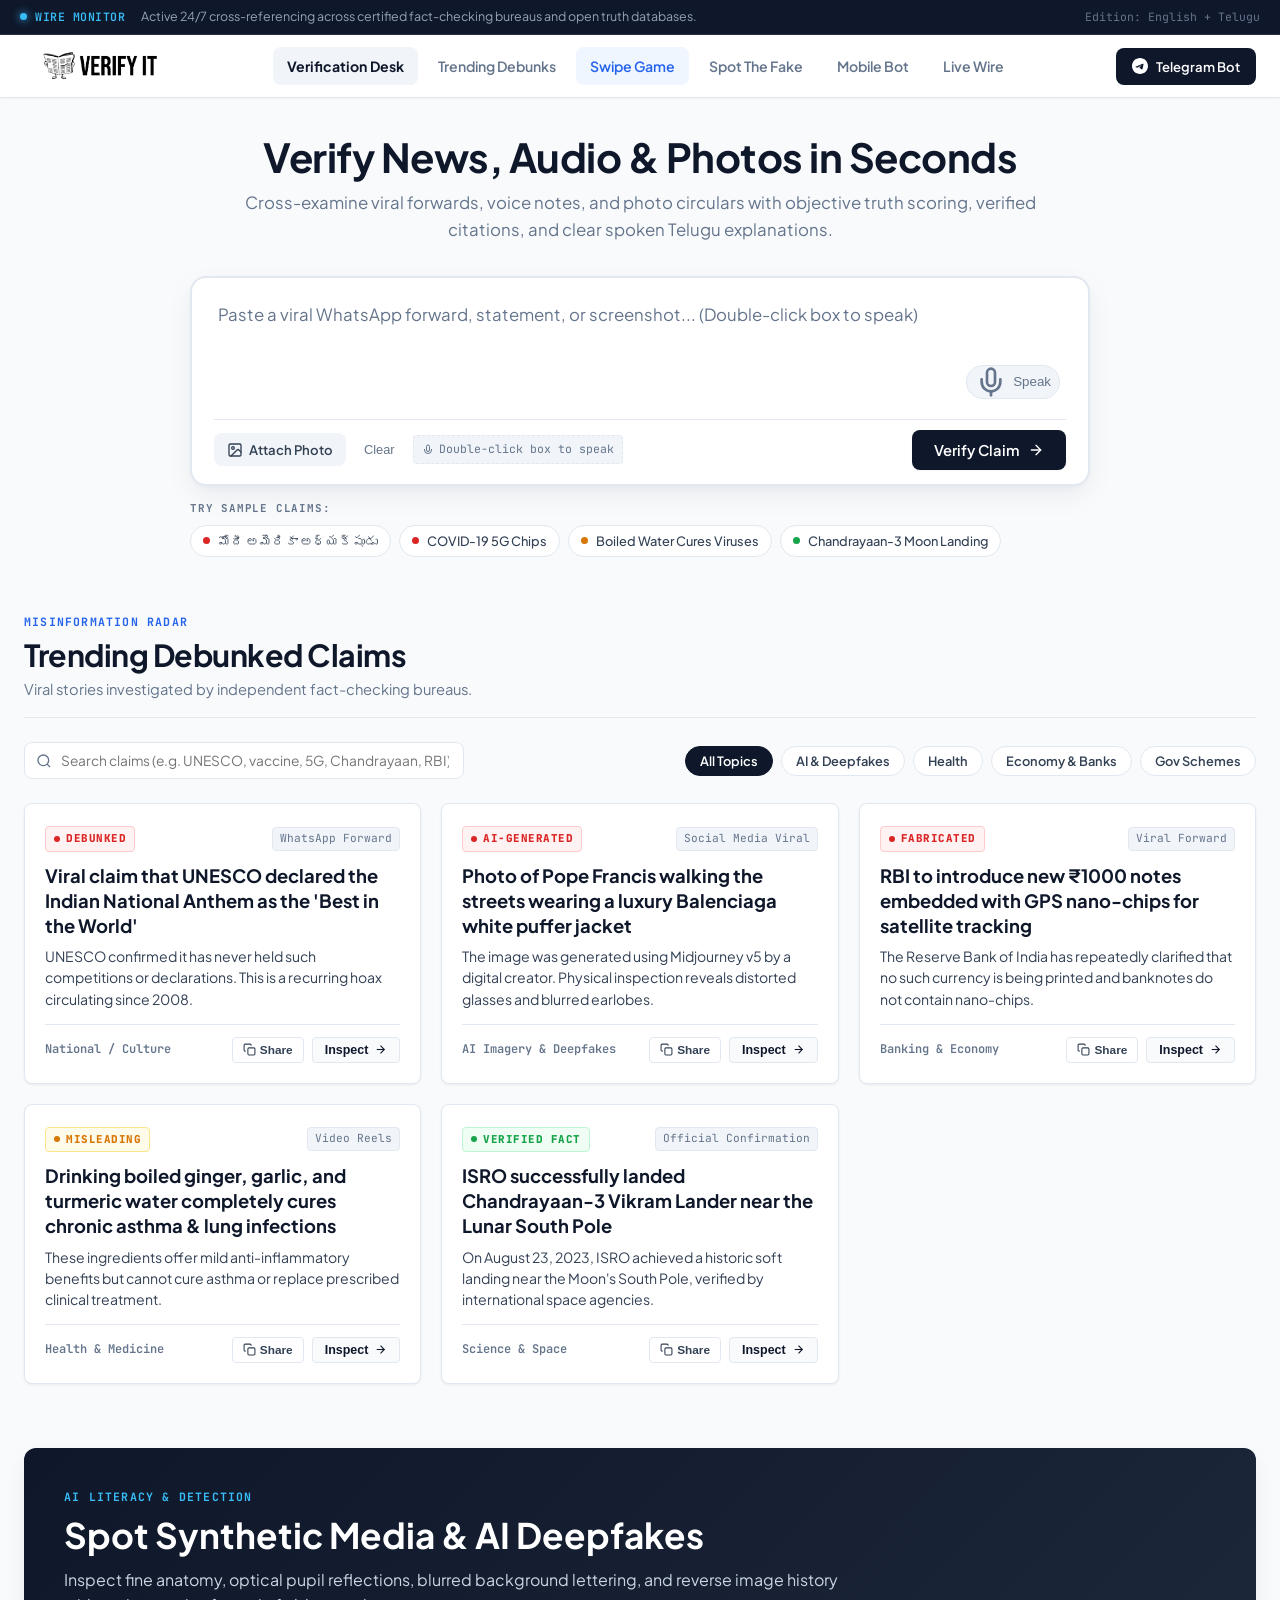
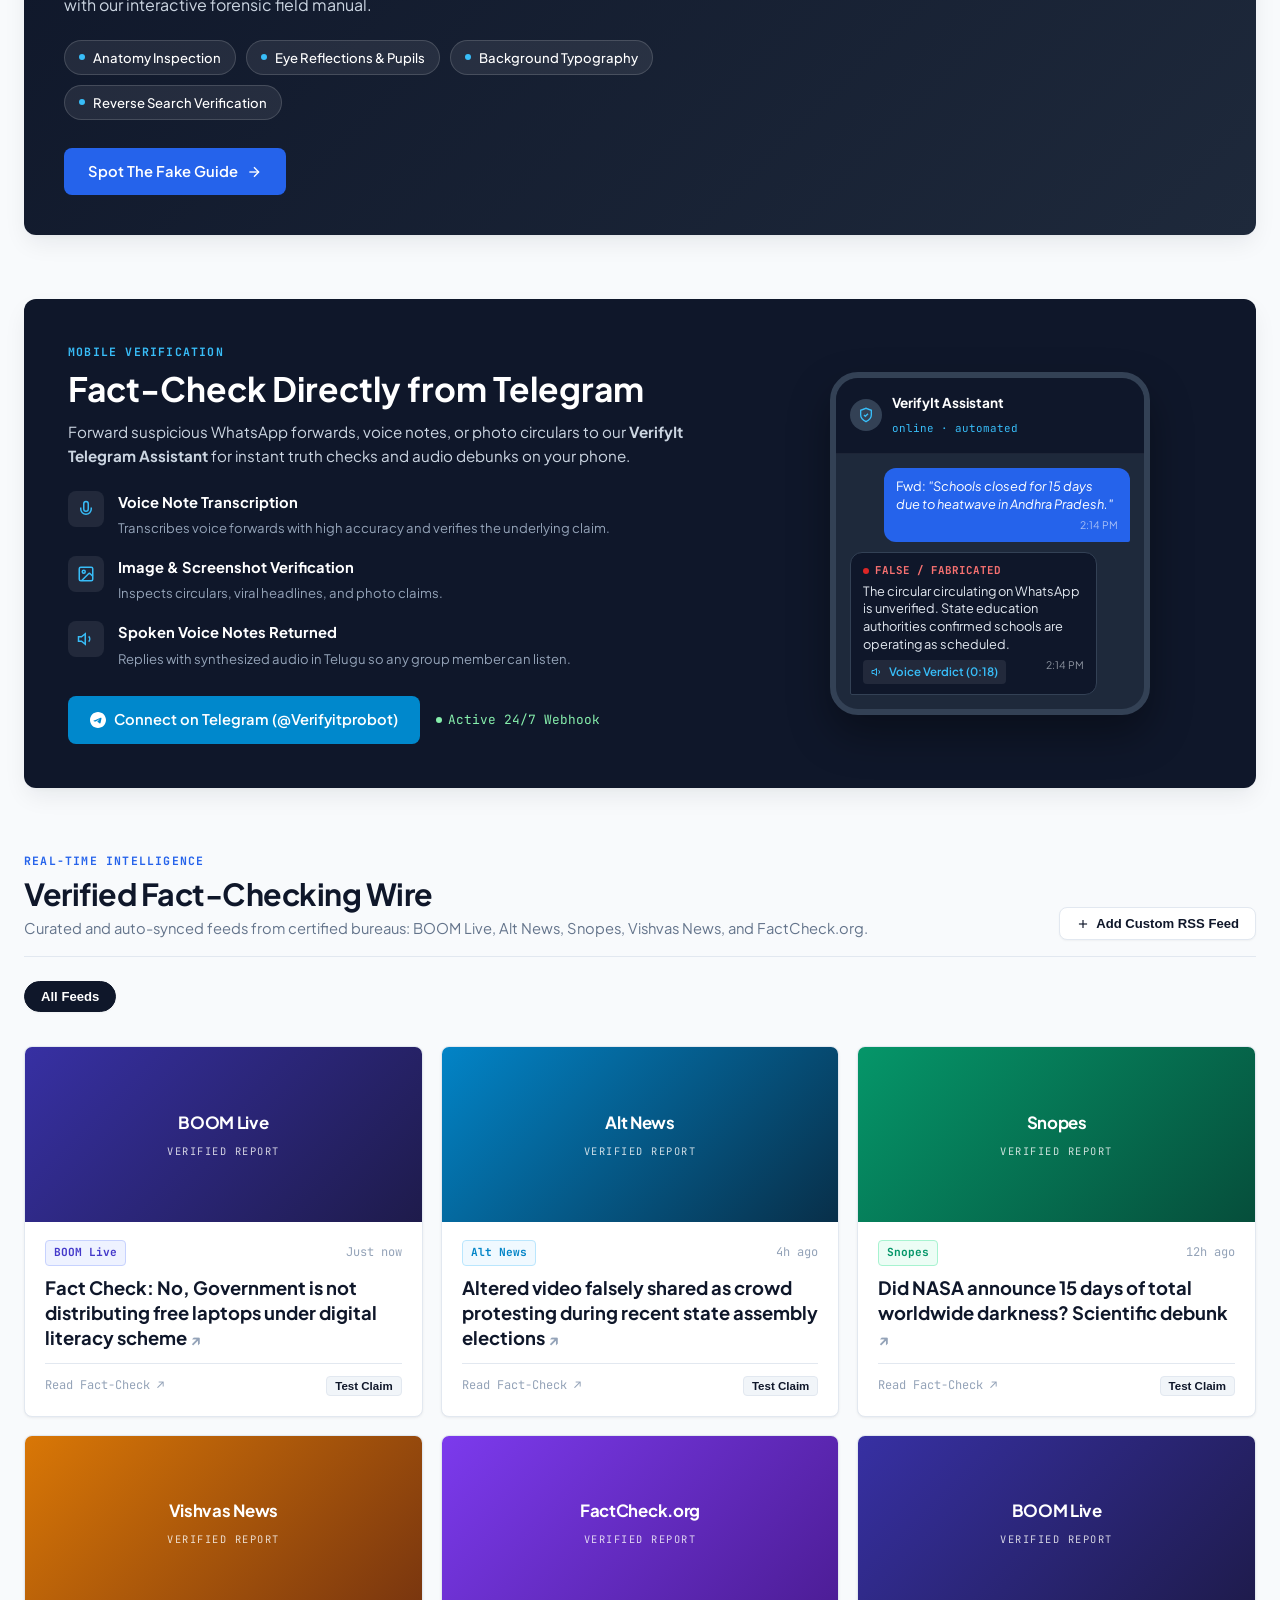
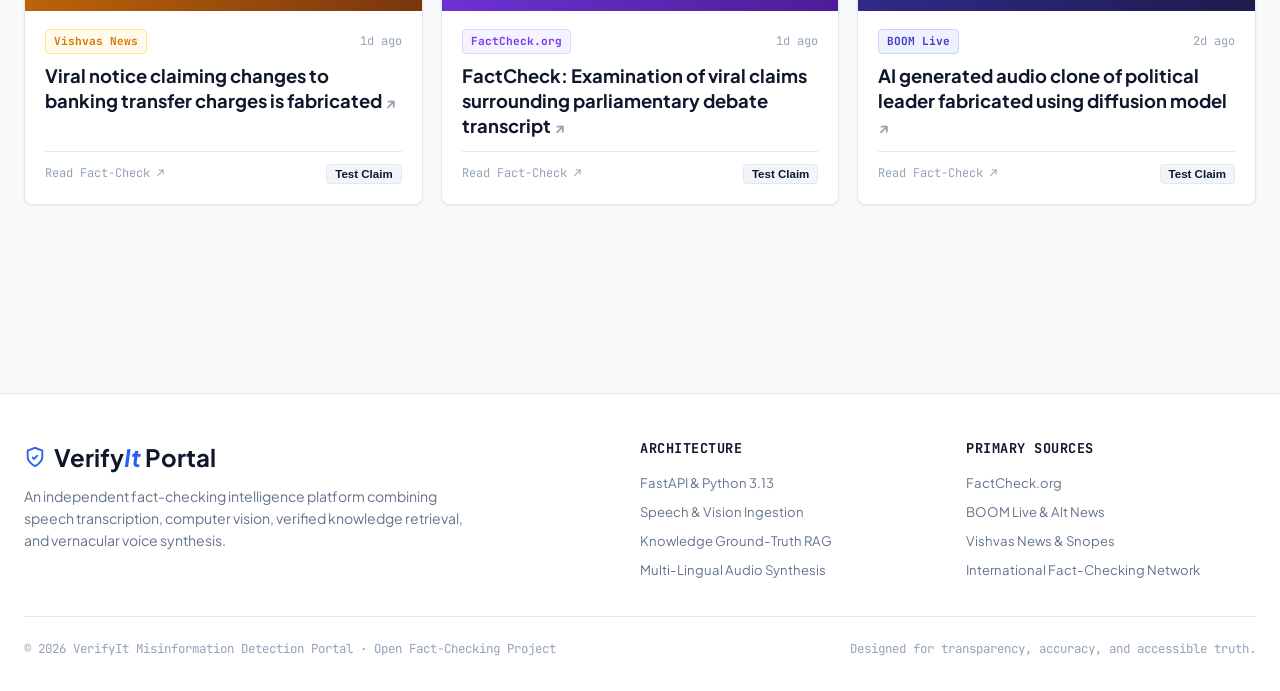
==== commit 43c056a0: "fix: spot the fake page issues" ====
--- a/frontend/index.html
+++ b/frontend/index.html
@@ -15,6 +15,7 @@
         href="https://fonts.googleapis.com/css2?family=Outfit:wght@500;600;700;800&family=Plus+Jakarta+Sans:ital,wght@0,400..800;1,400..800&family=JetBrains+Mono:wght@500;600&display=swap"
         rel="stylesheet">
 
+    <link rel="icon" type="image/png" href="logo.png">
     <link rel="stylesheet" href="style.css">
     <link rel="stylesheet" href="/frontend/style.css">
     <script src="script.js" defer></script>
@@ -42,18 +43,8 @@
     <!-- Professional Navigation Header -->
     <header class="site-header">
         <div class="header-inner">
-            <a href="#verifier-section" class="brand-logo">
-                <span class="brand-icon-wrap">
-                    <svg class="brand-svg" viewBox="0 0 24 24" fill="none" stroke="currentColor" stroke-width="2"
-                        stroke-linecap="round" stroke-linejoin="round">
-                        <path d="M12 22s8-4 8-10V5l-8-3-8 3v7c0 6 8 10 8 10z" />
-                        <path d="m9 12 2 2 4-4" />
-                    </svg>
-                </span>
-                <div class="brand-text">
-                    <span class="brand-name">Verify<span class="brand-accent">It</span></span>
-                    <span class="brand-sub">Truth Radar</span>
-                </div>
+            <a href="#verifier-section" class="brand-logo" aria-label="Verify It">
+                <img src="logo.png" alt="Verify It" class="brand-logo-img">
             </a>
 
             <nav class="nav-links" id="mainNav">
--- a/frontend/style.css
+++ b/frontend/style.css
@@ -221,6 +221,19 @@
     gap: 12px;
     text-decoration: none;
     color: var(--text-primary);
+}
+
+.brand-logo-img {
+    height: 38px;
+    width: auto;
+    max-width: 175px;
+    object-fit: contain;
+    display: block;
+    transition: transform 0.2s ease;
+}
+
+.brand-logo:hover .brand-logo-img {
+    transform: scale(1.02);
 }
 
 .brand-icon-wrap {
@@ -2954,4 +2967,628 @@
         font-size: 0.94rem;
         line-height: 1.55;
     }
+}
+
+/* ==========================================================================
+   Modern Editorial Media Forensics Hub (Spot The Fake)
+   High-precision UI with Lucide Iconography and Linear/Stripe design standards
+   ========================================================================== */
+.forensics-page-container {
+    max-width: 1180px;
+    margin: 0 auto;
+    padding: 32px 24px 80px;
+}
+
+.forensics-hero {
+    text-align: center;
+    padding: 44px 20px 32px;
+    background: #FFFFFF;
+    border-bottom: 1px solid #E2E8F0;
+    position: relative;
+}
+
+.forensics-hero-container {
+    max-width: 760px;
+    margin: 0 auto;
+}
+
+.hero-pill-badge {
+    display: inline-flex;
+    align-items: center;
+    gap: 8px;
+    background: #F1F5F9;
+    border: 1px solid #E2E8F0;
+    padding: 5px 14px;
+    border-radius: 9999px;
+    font-family: var(--font-mono);
+    font-size: 0.74rem;
+    font-weight: 700;
+    color: #334155;
+    letter-spacing: 0.6px;
+    text-transform: uppercase;
+    margin-bottom: 14px;
+}
+
+.hero-pill-badge svg {
+    color: var(--brand-blue);
+}
+
+.forensics-hero-title {
+    font-family: var(--font-heading);
+    font-size: 2.75rem;
+    font-weight: 800;
+    color: #0F172A;
+    line-height: 1.15;
+    letter-spacing: -1px;
+    margin: 0 0 14px;
+}
+
+.forensics-hero-title span {
+    color: var(--brand-blue);
+}
+
+.forensics-hero-desc {
+    font-size: 1.08rem;
+    color: #475569;
+    line-height: 1.6;
+    max-width: 640px;
+    margin: 0 auto 22px;
+}
+
+.hero-quick-stats {
+    display: inline-flex;
+    align-items: center;
+    gap: 24px;
+    background: #F8FAFC;
+    border: 1px solid #E2E8F0;
+    padding: 8px 24px;
+    border-radius: 9999px;
+}
+
+.quick-stat-item {
+    display: flex;
+    align-items: center;
+    gap: 7px;
+}
+
+.quick-stat-item svg {
+    color: var(--brand-blue);
+}
+
+.quick-stat-item .stat-number {
+    font-family: var(--font-mono);
+    font-weight: 700;
+    color: #0F172A;
+    font-size: 0.92rem;
+}
+
+.quick-stat-item .stat-lbl {
+    font-size: 0.8rem;
+    color: #64748B;
+    font-weight: 500;
+}
+
+.quick-stat-divider {
+    width: 1px;
+    height: 14px;
+    background: #E2E8F0;
+}
+
+/* Modern Segmented Tab Bar */
+.module-nav-sticky-wrap {
+    position: sticky;
+    top: 60px;
+    z-index: 40;
+    background: rgba(255, 255, 255, 0.96);
+    backdrop-filter: blur(14px);
+    -webkit-backdrop-filter: blur(14px);
+    border-bottom: 1px solid #E2E8F0;
+    padding: 10px 20px;
+    box-shadow: 0 2px 8px rgba(15, 23, 42, 0.03);
+}
+
+.module-nav-inner {
+    max-width: 1180px;
+    margin: 0 auto;
+    display: flex;
+    align-items: center;
+    justify-content: space-between;
+    gap: 16px;
+    flex-wrap: nowrap;
+}
+
+.module-segmented-track {
+    display: inline-flex;
+    align-items: center;
+    background: #F1F5F9;
+    border: 1px solid #E2E8F0;
+    border-radius: 9999px;
+    padding: 4px;
+    gap: 4px;
+    overflow-x: auto;
+    scrollbar-width: none;
+    -webkit-overflow-scrolling: touch;
+}
+
+.module-segmented-track::-webkit-scrollbar {
+    display: none;
+}
+
+.module-tab-btn {
+    appearance: none;
+    background: transparent;
+    border: none;
+    border-radius: 9999px;
+    padding: 7px 16px;
+    font-size: 0.84rem;
+    font-weight: 600;
+    color: #64748B;
+    display: inline-flex;
+    align-items: center;
+    gap: 7px;
+    cursor: pointer;
+    transition: all 0.18s ease;
+    white-space: nowrap;
+    text-decoration: none;
+}
+
+.module-tab-btn svg {
+    color: #64748B;
+    transition: color 0.18s ease;
+}
+
+.module-tab-btn:hover {
+    color: #0F172A;
+}
+
+.module-tab-btn:hover svg {
+    color: #0F172A;
+}
+
+.module-tab-btn.active {
+    background: #FFFFFF;
+    color: #0F172A;
+    box-shadow: 0 1px 4px rgba(15, 23, 42, 0.08), 0 1px 2px rgba(15, 23, 42, 0.04);
+}
+
+.module-tab-btn.active svg {
+    color: var(--brand-blue);
+}
+
+.module-tab-pill-count {
+    font-family: var(--font-mono);
+    font-size: 0.7rem;
+    background: #E2E8F0;
+    color: #64748B;
+    padding: 1px 6px;
+    border-radius: 9999px;
+    font-weight: 700;
+}
+
+.module-tab-btn.active .module-tab-pill-count {
+    background: #EFF6FF;
+    color: var(--brand-blue);
+}
+
+.module-action-controls {
+    display: flex;
+    align-items: center;
+    gap: 8px;
+    flex-shrink: 0;
+}
+
+.expand-collapse-toggle {
+    appearance: none;
+    background: #FFFFFF;
+    border: 1px solid #CBD5E1;
+    border-radius: 9999px;
+    padding: 7px 14px;
+    font-size: 0.8rem;
+    font-weight: 600;
+    color: #334155;
+    cursor: pointer;
+    white-space: nowrap;
+    display: inline-flex;
+    align-items: center;
+    gap: 6px;
+    transition: all 0.18s ease;
+    box-shadow: 0 1px 2px rgba(15, 23, 42, 0.04);
+}
+
+.expand-collapse-toggle:hover {
+    background: #F8FAFC;
+    color: #0F172A;
+    border-color: #94A3B8;
+}
+
+.expand-collapse-toggle svg {
+    color: #64748B;
+}
+
+/* Module Section Header */
+.forensics-module-section {
+    padding: 32px 0 20px;
+    display: none;
+}
+
+.forensics-module-section.active {
+    display: block;
+    animation: fadeInForensic 0.22s ease-out;
+}
+
+@keyframes fadeInForensic {
+    from { opacity: 0; transform: translateY(6px); }
+    to { opacity: 1; transform: translateY(0); }
+}
+
+.module-header-box {
+    margin-bottom: 24px;
+    padding-bottom: 14px;
+    border-bottom: 1px solid #E2E8F0;
+}
+
+.module-badge-kicker {
+    font-family: var(--font-mono);
+    font-size: 0.72rem;
+    font-weight: 700;
+    color: var(--brand-blue);
+    text-transform: uppercase;
+    letter-spacing: 0.8px;
+    display: inline-flex;
+    align-items: center;
+    gap: 6px;
+    margin-bottom: 6px;
+}
+
+.module-title {
+    font-family: var(--font-heading);
+    font-size: 1.65rem;
+    font-weight: 800;
+    color: #0F172A;
+    line-height: 1.25;
+    letter-spacing: -0.5px;
+    margin: 0 0 6px;
+}
+
+.module-subtitle {
+    font-size: 0.96rem;
+    color: #475569;
+    margin: 0;
+    line-height: 1.55;
+}
+
+/* Forensic Cards Grid */
+.forensic-cards-grid {
+    display: grid;
+    grid-template-columns: repeat(auto-fill, minmax(340px, 1fr));
+    gap: 22px;
+}
+
+.forensic-stream-card {
+    background: #FFFFFF;
+    border: 1px solid #E2E8F0;
+    border-radius: 14px;
+    box-shadow: 0 1px 3px rgba(15, 23, 42, 0.04), 0 1px 2px rgba(15, 23, 42, 0.02);
+    padding: 24px;
+    display: flex;
+    flex-direction: column;
+    gap: 14px;
+    transition: transform 0.2s cubic-bezier(0.16, 1, 0.3, 1), box-shadow 0.2s cubic-bezier(0.16, 1, 0.3, 1), border-color 0.2s ease;
+}
+
+.forensic-stream-card:hover {
+    transform: translateY(-3px);
+    box-shadow: 0 12px 24px -4px rgba(15, 23, 42, 0.08), 0 4px 8px -2px rgba(15, 23, 42, 0.03);
+    border-color: #CBD5E1;
+}
+
+.forensic-card-header {
+    display: flex;
+    align-items: center;
+    justify-content: space-between;
+    gap: 10px;
+}
+
+.forensic-category-pill {
+    display: inline-flex;
+    align-items: center;
+    gap: 6px;
+    padding: 4px 10px;
+    border-radius: 6px;
+    font-family: var(--font-mono);
+    font-size: 0.72rem;
+    font-weight: 700;
+    letter-spacing: 0.4px;
+    text-transform: uppercase;
+}
+
+.forensic-category-pill.pill-blue {
+    background: #EFF6FF;
+    color: #1D4ED8;
+    border: 1px solid #DBEAFE;
+}
+
+.forensic-category-pill.pill-purple {
+    background: #FAF5FF;
+    color: #7E22CE;
+    border: 1px solid #F3E8FF;
+}
+
+.forensic-category-pill.pill-amber {
+    background: #FFFBEB;
+    color: #B45309;
+    border: 1px solid #FEF3C7;
+}
+
+.forensic-category-pill.pill-emerald {
+    background: #ECFDF5;
+    color: #047857;
+    border: 1px solid #D1FAE5;
+}
+
+.forensic-category-pill.pill-slate {
+    background: #F1F5F9;
+    color: #334155;
+    border: 1px solid #E2E8F0;
+}
+
+.forensic-speed-badge {
+    display: inline-flex;
+    align-items: center;
+    gap: 5px;
+    font-family: var(--font-mono);
+    font-size: 0.7rem;
+    font-weight: 600;
+    color: #64748B;
+}
+
+.speed-dot {
+    width: 6px;
+    height: 6px;
+    border-radius: 50%;
+    background: #10B981;
+}
+
+.forensic-card-title {
+    font-family: var(--font-heading);
+    font-size: 1.18rem;
+    font-weight: 700;
+    color: #0F172A;
+    line-height: 1.35;
+    margin: 0;
+}
+
+/* Quick Inspection Box */
+.forensic-quick-tell-box {
+    background: #F8FAFC;
+    border: 1px solid #E2E8F0;
+    border-radius: 10px;
+    padding: 12px 14px;
+    display: flex;
+    flex-direction: column;
+    gap: 6px;
+}
+
+.quick-tell-header {
+    display: flex;
+    align-items: center;
+    gap: 6px;
+    font-family: var(--font-mono);
+    font-size: 0.72rem;
+    font-weight: 700;
+    color: var(--brand-blue);
+    text-transform: uppercase;
+    letter-spacing: 0.5px;
+}
+
+.quick-tell-header svg {
+    color: var(--brand-blue);
+}
+
+.quick-tell-text {
+    font-size: 0.88rem;
+    line-height: 1.55;
+    color: #334155;
+    margin: 0;
+}
+
+/* Modern Accordion Trigger */
+.forensic-accordion-btn {
+    appearance: none;
+    background: #FFFFFF;
+    border: 1px solid #E2E8F0;
+    border-radius: 8px;
+    padding: 8px 12px;
+    font-size: 0.82rem;
+    font-weight: 600;
+    color: #475569;
+    cursor: pointer;
+    display: flex;
+    align-items: center;
+    justify-content: space-between;
+    width: 100%;
+    margin-top: auto;
+    transition: all 0.18s ease;
+}
+
+.forensic-accordion-btn:hover {
+    background: #F8FAFC;
+    color: #0F172A;
+    border-color: #CBD5E1;
+}
+
+.forensic-accordion-left {
+    display: flex;
+    align-items: center;
+    gap: 7px;
+}
+
+.forensic-accordion-left svg {
+    color: var(--brand-blue);
+}
+
+.forensic-chevron-icon {
+    transition: transform 0.2s ease;
+    color: #94A3B8;
+}
+
+.forensic-accordion-btn.open .forensic-chevron-icon {
+    transform: rotate(180deg);
+    color: #0F172A;
+}
+
+/* Expanded Content */
+.forensic-expanded-panel {
+    display: none;
+    background: #F8FAFC;
+    border: 1px solid #E2E8F0;
+    border-radius: 10px;
+    padding: 14px 16px;
+    font-size: 0.85rem;
+    line-height: 1.6;
+    color: #334155;
+}
+
+.forensic-expanded-panel.open {
+    display: block;
+    animation: fadeInForensic 0.2s ease-out;
+}
+
+.forensic-detail-block {
+    margin-bottom: 10px;
+}
+
+.forensic-detail-block:last-child {
+    margin-bottom: 0;
+}
+
+.detail-label {
+    display: block;
+    font-family: var(--font-mono);
+    font-size: 0.72rem;
+    font-weight: 700;
+    color: #0F172A;
+    text-transform: uppercase;
+    letter-spacing: 0.4px;
+    margin-bottom: 3px;
+}
+
+.detail-body {
+    margin: 0;
+    font-size: 0.84rem;
+    color: #475569;
+}
+
+@media (max-width: 900px) {
+    .module-nav-inner {
+        flex-direction: column;
+        align-items: stretch;
+        gap: 10px;
+    }
+    .module-segmented-track {
+        width: 100%;
+    }
+    .module-action-controls {
+        justify-content: flex-end;
+    }
+}
+
+@media (max-width: 768px) {
+    .forensics-hero-title {
+        font-size: 2.1rem;
+    }
+    .hero-quick-stats {
+        flex-wrap: wrap;
+        justify-content: center;
+        border-radius: 12px;
+        gap: 12px;
+    }
+    .forensic-cards-grid {
+        grid-template-columns: 1fr;
+    }
+}
+
+/* ==========================================================================
+   Cross-Reference Rumor CTA Banner (Dark Navy Theme)
+   ========================================================================== */
+.cross-ref-cta-banner {
+    background: #0F172A;
+    border-radius: 16px;
+    padding: 64px 32px 56px;
+    text-align: center;
+    margin-top: 56px;
+    box-shadow: 0 20px 40px -12px rgba(15, 23, 42, 0.25);
+    border: 1px solid rgba(255, 255, 255, 0.06);
+}
+
+.cross-ref-cta-kicker {
+    font-family: var(--font-mono);
+    font-size: 0.8rem;
+    font-weight: 700;
+    color: #38BDF8;
+    letter-spacing: 2px;
+    text-transform: uppercase;
+    display: block;
+    margin-bottom: 14px;
+}
+
+.cross-ref-cta-title {
+    font-family: var(--font-heading);
+    font-size: 2.35rem;
+    font-weight: 800;
+    color: #FFFFFF;
+    line-height: 1.2;
+    letter-spacing: -0.5px;
+    margin: 0 0 16px;
+}
+
+.cross-ref-cta-desc {
+    font-size: 1.05rem;
+    color: #94A3B8;
+    line-height: 1.65;
+    max-width: 620px;
+    margin: 0 auto 30px;
+}
+
+.btn-cross-ref-cta {
+    display: inline-flex;
+    align-items: center;
+    gap: 8px;
+    background: #2563EB;
+    color: #FFFFFF;
+    font-size: 0.98rem;
+    font-weight: 600;
+    padding: 14px 28px;
+    border-radius: 8px;
+    text-decoration: none;
+    transition: all 0.2s ease;
+    box-shadow: 0 4px 14px rgba(37, 99, 235, 0.35);
+}
+
+.btn-cross-ref-cta:hover {
+    background: #1D4ED8;
+    transform: translateY(-1px);
+    box-shadow: 0 8px 20px rgba(37, 99, 235, 0.45);
+    color: #FFFFFF;
+}
+
+.btn-cross-ref-cta svg {
+    transition: transform 0.2s ease;
+}
+
+.btn-cross-ref-cta:hover svg {
+    transform: translateX(3px);
+}
+
+@media (max-width: 768px) {
+    .cross-ref-cta-banner {
+        padding: 44px 20px 40px;
+        border-radius: 12px;
+    }
+    .cross-ref-cta-title {
+        font-size: 1.8rem;
+    }
+    .cross-ref-cta-desc {
+        font-size: 0.95rem;
+    }
 }
--- a/frontend/style.css
+++ b/frontend/style.css
@@ -221,6 +221,19 @@
     gap: 12px;
     text-decoration: none;
     color: var(--text-primary);
+}
+
+.brand-logo-img {
+    height: 38px;
+    width: auto;
+    max-width: 175px;
+    object-fit: contain;
+    display: block;
+    transition: transform 0.2s ease;
+}
+
+.brand-logo:hover .brand-logo-img {
+    transform: scale(1.02);
 }
 
 .brand-icon-wrap {
@@ -2954,4 +2967,628 @@
         font-size: 0.94rem;
         line-height: 1.55;
     }
+}
+
+/* ==========================================================================
+   Modern Editorial Media Forensics Hub (Spot The Fake)
+   High-precision UI with Lucide Iconography and Linear/Stripe design standards
+   ========================================================================== */
+.forensics-page-container {
+    max-width: 1180px;
+    margin: 0 auto;
+    padding: 32px 24px 80px;
+}
+
+.forensics-hero {
+    text-align: center;
+    padding: 44px 20px 32px;
+    background: #FFFFFF;
+    border-bottom: 1px solid #E2E8F0;
+    position: relative;
+}
+
+.forensics-hero-container {
+    max-width: 760px;
+    margin: 0 auto;
+}
+
+.hero-pill-badge {
+    display: inline-flex;
+    align-items: center;
+    gap: 8px;
+    background: #F1F5F9;
+    border: 1px solid #E2E8F0;
+    padding: 5px 14px;
+    border-radius: 9999px;
+    font-family: var(--font-mono);
+    font-size: 0.74rem;
+    font-weight: 700;
+    color: #334155;
+    letter-spacing: 0.6px;
+    text-transform: uppercase;
+    margin-bottom: 14px;
+}
+
+.hero-pill-badge svg {
+    color: var(--brand-blue);
+}
+
+.forensics-hero-title {
+    font-family: var(--font-heading);
+    font-size: 2.75rem;
+    font-weight: 800;
+    color: #0F172A;
+    line-height: 1.15;
+    letter-spacing: -1px;
+    margin: 0 0 14px;
+}
+
+.forensics-hero-title span {
+    color: var(--brand-blue);
+}
+
+.forensics-hero-desc {
+    font-size: 1.08rem;
+    color: #475569;
+    line-height: 1.6;
+    max-width: 640px;
+    margin: 0 auto 22px;
+}
+
+.hero-quick-stats {
+    display: inline-flex;
+    align-items: center;
+    gap: 24px;
+    background: #F8FAFC;
+    border: 1px solid #E2E8F0;
+    padding: 8px 24px;
+    border-radius: 9999px;
+}
+
+.quick-stat-item {
+    display: flex;
+    align-items: center;
+    gap: 7px;
+}
+
+.quick-stat-item svg {
+    color: var(--brand-blue);
+}
+
+.quick-stat-item .stat-number {
+    font-family: var(--font-mono);
+    font-weight: 700;
+    color: #0F172A;
+    font-size: 0.92rem;
+}
+
+.quick-stat-item .stat-lbl {
+    font-size: 0.8rem;
+    color: #64748B;
+    font-weight: 500;
+}
+
+.quick-stat-divider {
+    width: 1px;
+    height: 14px;
+    background: #E2E8F0;
+}
+
+/* Modern Segmented Tab Bar */
+.module-nav-sticky-wrap {
+    position: sticky;
+    top: 60px;
+    z-index: 40;
+    background: rgba(255, 255, 255, 0.96);
+    backdrop-filter: blur(14px);
+    -webkit-backdrop-filter: blur(14px);
+    border-bottom: 1px solid #E2E8F0;
+    padding: 10px 20px;
+    box-shadow: 0 2px 8px rgba(15, 23, 42, 0.03);
+}
+
+.module-nav-inner {
+    max-width: 1180px;
+    margin: 0 auto;
+    display: flex;
+    align-items: center;
+    justify-content: space-between;
+    gap: 16px;
+    flex-wrap: nowrap;
+}
+
+.module-segmented-track {
+    display: inline-flex;
+    align-items: center;
+    background: #F1F5F9;
+    border: 1px solid #E2E8F0;
+    border-radius: 9999px;
+    padding: 4px;
+    gap: 4px;
+    overflow-x: auto;
+    scrollbar-width: none;
+    -webkit-overflow-scrolling: touch;
+}
+
+.module-segmented-track::-webkit-scrollbar {
+    display: none;
+}
+
+.module-tab-btn {
+    appearance: none;
+    background: transparent;
+    border: none;
+    border-radius: 9999px;
+    padding: 7px 16px;
+    font-size: 0.84rem;
+    font-weight: 600;
+    color: #64748B;
+    display: inline-flex;
+    align-items: center;
+    gap: 7px;
+    cursor: pointer;
+    transition: all 0.18s ease;
+    white-space: nowrap;
+    text-decoration: none;
+}
+
+.module-tab-btn svg {
+    color: #64748B;
+    transition: color 0.18s ease;
+}
+
+.module-tab-btn:hover {
+    color: #0F172A;
+}
+
+.module-tab-btn:hover svg {
+    color: #0F172A;
+}
+
+.module-tab-btn.active {
+    background: #FFFFFF;
+    color: #0F172A;
+    box-shadow: 0 1px 4px rgba(15, 23, 42, 0.08), 0 1px 2px rgba(15, 23, 42, 0.04);
+}
+
+.module-tab-btn.active svg {
+    color: var(--brand-blue);
+}
+
+.module-tab-pill-count {
+    font-family: var(--font-mono);
+    font-size: 0.7rem;
+    background: #E2E8F0;
+    color: #64748B;
+    padding: 1px 6px;
+    border-radius: 9999px;
+    font-weight: 700;
+}
+
+.module-tab-btn.active .module-tab-pill-count {
+    background: #EFF6FF;
+    color: var(--brand-blue);
+}
+
+.module-action-controls {
+    display: flex;
+    align-items: center;
+    gap: 8px;
+    flex-shrink: 0;
+}
+
+.expand-collapse-toggle {
+    appearance: none;
+    background: #FFFFFF;
+    border: 1px solid #CBD5E1;
+    border-radius: 9999px;
+    padding: 7px 14px;
+    font-size: 0.8rem;
+    font-weight: 600;
+    color: #334155;
+    cursor: pointer;
+    white-space: nowrap;
+    display: inline-flex;
+    align-items: center;
+    gap: 6px;
+    transition: all 0.18s ease;
+    box-shadow: 0 1px 2px rgba(15, 23, 42, 0.04);
+}
+
+.expand-collapse-toggle:hover {
+    background: #F8FAFC;
+    color: #0F172A;
+    border-color: #94A3B8;
+}
+
+.expand-collapse-toggle svg {
+    color: #64748B;
+}
+
+/* Module Section Header */
+.forensics-module-section {
+    padding: 32px 0 20px;
+    display: none;
+}
+
+.forensics-module-section.active {
+    display: block;
+    animation: fadeInForensic 0.22s ease-out;
+}
+
+@keyframes fadeInForensic {
+    from { opacity: 0; transform: translateY(6px); }
+    to { opacity: 1; transform: translateY(0); }
+}
+
+.module-header-box {
+    margin-bottom: 24px;
+    padding-bottom: 14px;
+    border-bottom: 1px solid #E2E8F0;
+}
+
+.module-badge-kicker {
+    font-family: var(--font-mono);
+    font-size: 0.72rem;
+    font-weight: 700;
+    color: var(--brand-blue);
+    text-transform: uppercase;
+    letter-spacing: 0.8px;
+    display: inline-flex;
+    align-items: center;
+    gap: 6px;
+    margin-bottom: 6px;
+}
+
+.module-title {
+    font-family: var(--font-heading);
+    font-size: 1.65rem;
+    font-weight: 800;
+    color: #0F172A;
+    line-height: 1.25;
+    letter-spacing: -0.5px;
+    margin: 0 0 6px;
+}
+
+.module-subtitle {
+    font-size: 0.96rem;
+    color: #475569;
+    margin: 0;
+    line-height: 1.55;
+}
+
+/* Forensic Cards Grid */
+.forensic-cards-grid {
+    display: grid;
+    grid-template-columns: repeat(auto-fill, minmax(340px, 1fr));
+    gap: 22px;
+}
+
+.forensic-stream-card {
+    background: #FFFFFF;
+    border: 1px solid #E2E8F0;
+    border-radius: 14px;
+    box-shadow: 0 1px 3px rgba(15, 23, 42, 0.04), 0 1px 2px rgba(15, 23, 42, 0.02);
+    padding: 24px;
+    display: flex;
+    flex-direction: column;
+    gap: 14px;
+    transition: transform 0.2s cubic-bezier(0.16, 1, 0.3, 1), box-shadow 0.2s cubic-bezier(0.16, 1, 0.3, 1), border-color 0.2s ease;
+}
+
+.forensic-stream-card:hover {
+    transform: translateY(-3px);
+    box-shadow: 0 12px 24px -4px rgba(15, 23, 42, 0.08), 0 4px 8px -2px rgba(15, 23, 42, 0.03);
+    border-color: #CBD5E1;
+}
+
+.forensic-card-header {
+    display: flex;
+    align-items: center;
+    justify-content: space-between;
+    gap: 10px;
+}
+
+.forensic-category-pill {
+    display: inline-flex;
+    align-items: center;
+    gap: 6px;
+    padding: 4px 10px;
+    border-radius: 6px;
+    font-family: var(--font-mono);
+    font-size: 0.72rem;
+    font-weight: 700;
+    letter-spacing: 0.4px;
+    text-transform: uppercase;
+}
+
+.forensic-category-pill.pill-blue {
+    background: #EFF6FF;
+    color: #1D4ED8;
+    border: 1px solid #DBEAFE;
+}
+
+.forensic-category-pill.pill-purple {
+    background: #FAF5FF;
+    color: #7E22CE;
+    border: 1px solid #F3E8FF;
+}
+
+.forensic-category-pill.pill-amber {
+    background: #FFFBEB;
+    color: #B45309;
+    border: 1px solid #FEF3C7;
+}
+
+.forensic-category-pill.pill-emerald {
+    background: #ECFDF5;
+    color: #047857;
+    border: 1px solid #D1FAE5;
+}
+
+.forensic-category-pill.pill-slate {
+    background: #F1F5F9;
+    color: #334155;
+    border: 1px solid #E2E8F0;
+}
+
+.forensic-speed-badge {
+    display: inline-flex;
+    align-items: center;
+    gap: 5px;
+    font-family: var(--font-mono);
+    font-size: 0.7rem;
+    font-weight: 600;
+    color: #64748B;
+}
+
+.speed-dot {
+    width: 6px;
+    height: 6px;
+    border-radius: 50%;
+    background: #10B981;
+}
+
+.forensic-card-title {
+    font-family: var(--font-heading);
+    font-size: 1.18rem;
+    font-weight: 700;
+    color: #0F172A;
+    line-height: 1.35;
+    margin: 0;
+}
+
+/* Quick Inspection Box */
+.forensic-quick-tell-box {
+    background: #F8FAFC;
+    border: 1px solid #E2E8F0;
+    border-radius: 10px;
+    padding: 12px 14px;
+    display: flex;
+    flex-direction: column;
+    gap: 6px;
+}
+
+.quick-tell-header {
+    display: flex;
+    align-items: center;
+    gap: 6px;
+    font-family: var(--font-mono);
+    font-size: 0.72rem;
+    font-weight: 700;
+    color: var(--brand-blue);
+    text-transform: uppercase;
+    letter-spacing: 0.5px;
+}
+
+.quick-tell-header svg {
+    color: var(--brand-blue);
+}
+
+.quick-tell-text {
+    font-size: 0.88rem;
+    line-height: 1.55;
+    color: #334155;
+    margin: 0;
+}
+
+/* Modern Accordion Trigger */
+.forensic-accordion-btn {
+    appearance: none;
+    background: #FFFFFF;
+    border: 1px solid #E2E8F0;
+    border-radius: 8px;
+    padding: 8px 12px;
+    font-size: 0.82rem;
+    font-weight: 600;
+    color: #475569;
+    cursor: pointer;
+    display: flex;
+    align-items: center;
+    justify-content: space-between;
+    width: 100%;
+    margin-top: auto;
+    transition: all 0.18s ease;
+}
+
+.forensic-accordion-btn:hover {
+    background: #F8FAFC;
+    color: #0F172A;
+    border-color: #CBD5E1;
+}
+
+.forensic-accordion-left {
+    display: flex;
+    align-items: center;
+    gap: 7px;
+}
+
+.forensic-accordion-left svg {
+    color: var(--brand-blue);
+}
+
+.forensic-chevron-icon {
+    transition: transform 0.2s ease;
+    color: #94A3B8;
+}
+
+.forensic-accordion-btn.open .forensic-chevron-icon {
+    transform: rotate(180deg);
+    color: #0F172A;
+}
+
+/* Expanded Content */
+.forensic-expanded-panel {
+    display: none;
+    background: #F8FAFC;
+    border: 1px solid #E2E8F0;
+    border-radius: 10px;
+    padding: 14px 16px;
+    font-size: 0.85rem;
+    line-height: 1.6;
+    color: #334155;
+}
+
+.forensic-expanded-panel.open {
+    display: block;
+    animation: fadeInForensic 0.2s ease-out;
+}
+
+.forensic-detail-block {
+    margin-bottom: 10px;
+}
+
+.forensic-detail-block:last-child {
+    margin-bottom: 0;
+}
+
+.detail-label {
+    display: block;
+    font-family: var(--font-mono);
+    font-size: 0.72rem;
+    font-weight: 700;
+    color: #0F172A;
+    text-transform: uppercase;
+    letter-spacing: 0.4px;
+    margin-bottom: 3px;
+}
+
+.detail-body {
+    margin: 0;
+    font-size: 0.84rem;
+    color: #475569;
+}
+
+@media (max-width: 900px) {
+    .module-nav-inner {
+        flex-direction: column;
+        align-items: stretch;
+        gap: 10px;
+    }
+    .module-segmented-track {
+        width: 100%;
+    }
+    .module-action-controls {
+        justify-content: flex-end;
+    }
+}
+
+@media (max-width: 768px) {
+    .forensics-hero-title {
+        font-size: 2.1rem;
+    }
+    .hero-quick-stats {
+        flex-wrap: wrap;
+        justify-content: center;
+        border-radius: 12px;
+        gap: 12px;
+    }
+    .forensic-cards-grid {
+        grid-template-columns: 1fr;
+    }
+}
+
+/* ==========================================================================
+   Cross-Reference Rumor CTA Banner (Dark Navy Theme)
+   ========================================================================== */
+.cross-ref-cta-banner {
+    background: #0F172A;
+    border-radius: 16px;
+    padding: 64px 32px 56px;
+    text-align: center;
+    margin-top: 56px;
+    box-shadow: 0 20px 40px -12px rgba(15, 23, 42, 0.25);
+    border: 1px solid rgba(255, 255, 255, 0.06);
+}
+
+.cross-ref-cta-kicker {
+    font-family: var(--font-mono);
+    font-size: 0.8rem;
+    font-weight: 700;
+    color: #38BDF8;
+    letter-spacing: 2px;
+    text-transform: uppercase;
+    display: block;
+    margin-bottom: 14px;
+}
+
+.cross-ref-cta-title {
+    font-family: var(--font-heading);
+    font-size: 2.35rem;
+    font-weight: 800;
+    color: #FFFFFF;
+    line-height: 1.2;
+    letter-spacing: -0.5px;
+    margin: 0 0 16px;
+}
+
+.cross-ref-cta-desc {
+    font-size: 1.05rem;
+    color: #94A3B8;
+    line-height: 1.65;
+    max-width: 620px;
+    margin: 0 auto 30px;
+}
+
+.btn-cross-ref-cta {
+    display: inline-flex;
+    align-items: center;
+    gap: 8px;
+    background: #2563EB;
+    color: #FFFFFF;
+    font-size: 0.98rem;
+    font-weight: 600;
+    padding: 14px 28px;
+    border-radius: 8px;
+    text-decoration: none;
+    transition: all 0.2s ease;
+    box-shadow: 0 4px 14px rgba(37, 99, 235, 0.35);
+}
+
+.btn-cross-ref-cta:hover {
+    background: #1D4ED8;
+    transform: translateY(-1px);
+    box-shadow: 0 8px 20px rgba(37, 99, 235, 0.45);
+    color: #FFFFFF;
+}
+
+.btn-cross-ref-cta svg {
+    transition: transform 0.2s ease;
+}
+
+.btn-cross-ref-cta:hover svg {
+    transform: translateX(3px);
+}
+
+@media (max-width: 768px) {
+    .cross-ref-cta-banner {
+        padding: 44px 20px 40px;
+        border-radius: 12px;
+    }
+    .cross-ref-cta-title {
+        font-size: 1.8rem;
+    }
+    .cross-ref-cta-desc {
+        font-size: 0.95rem;
+    }
 }
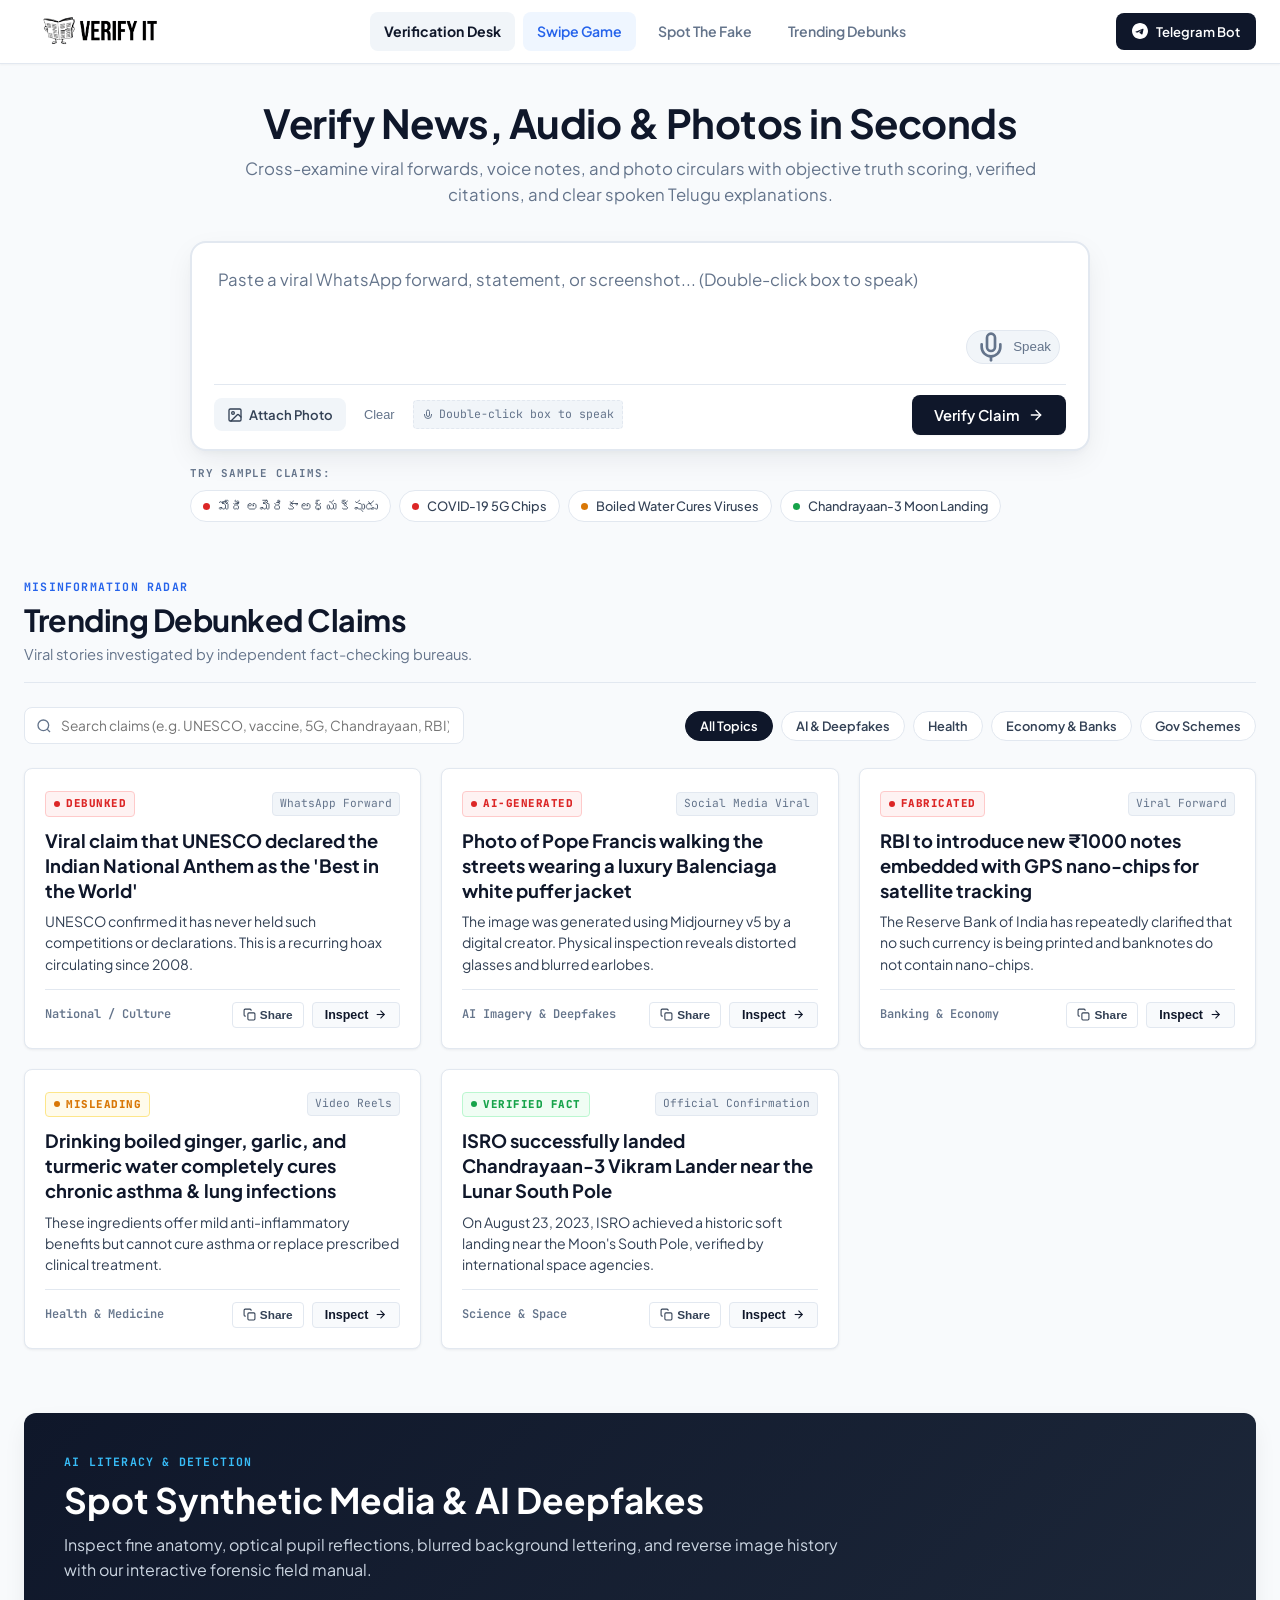
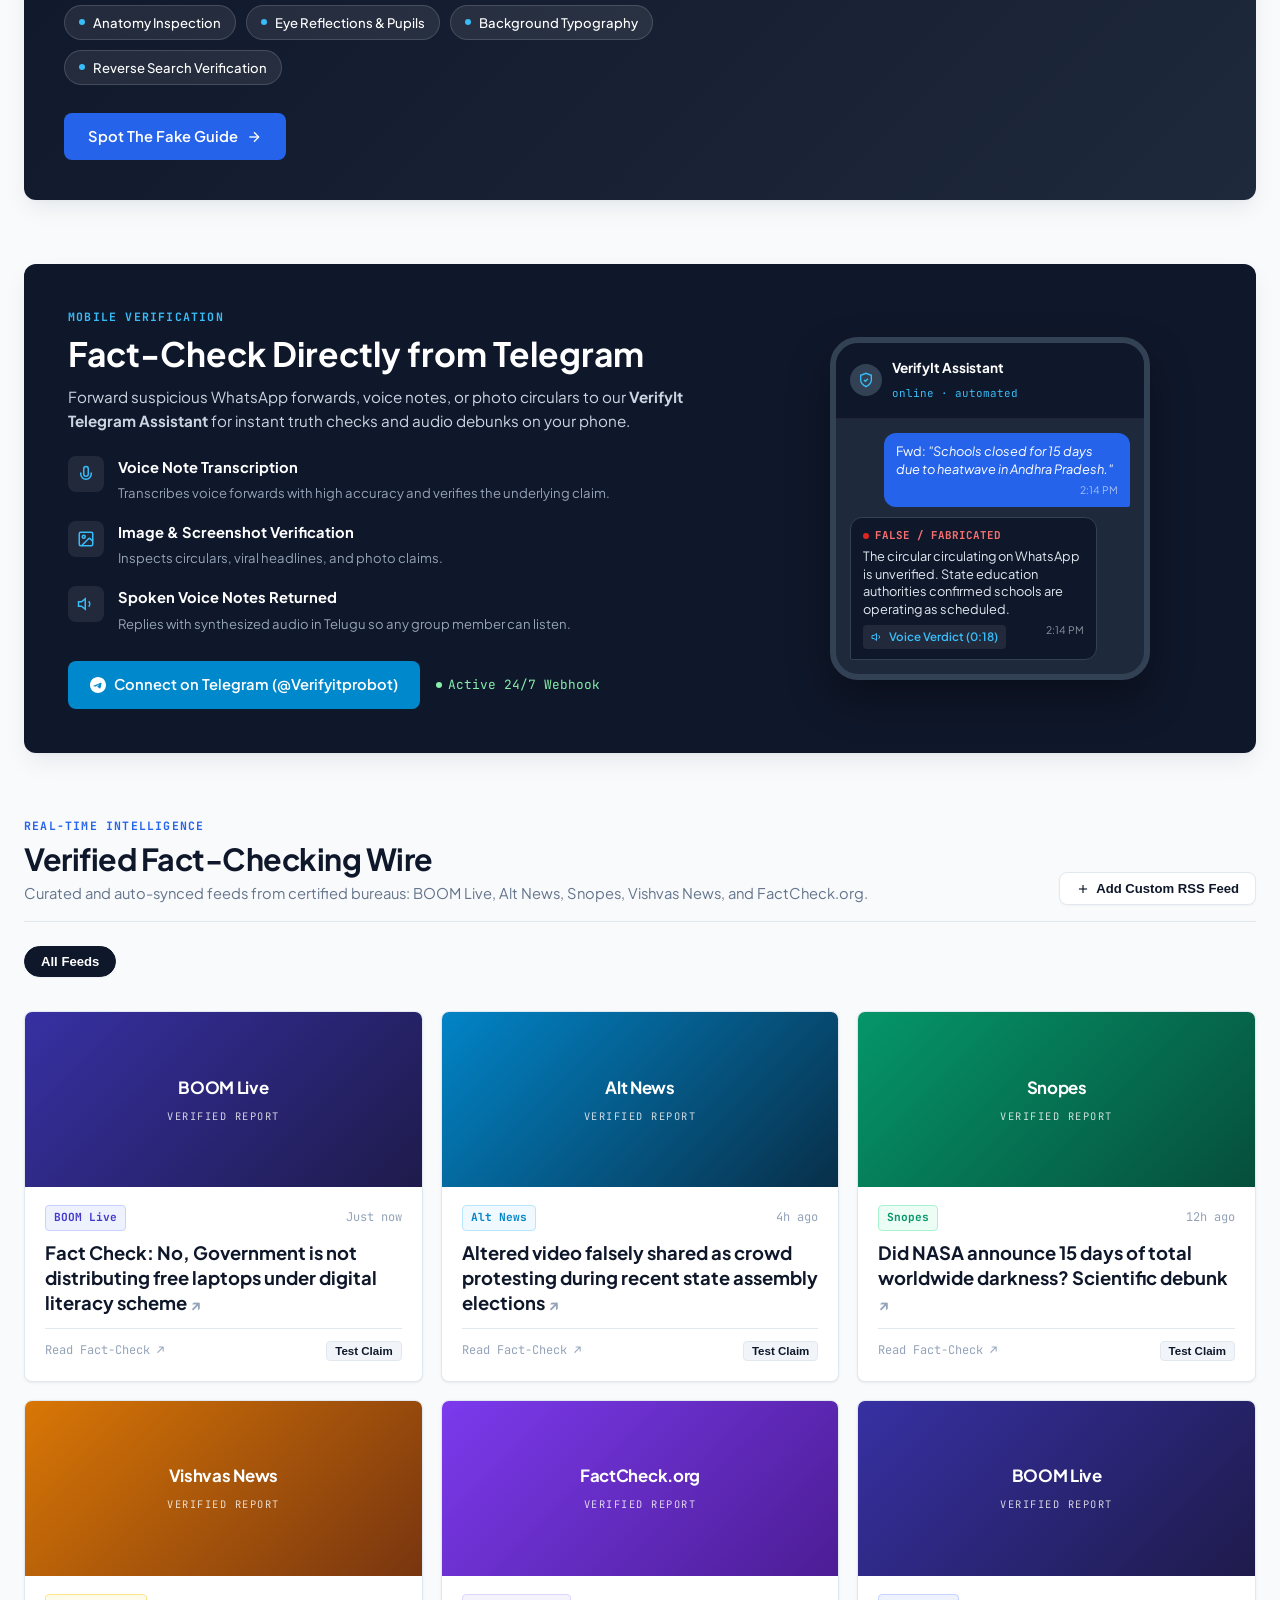
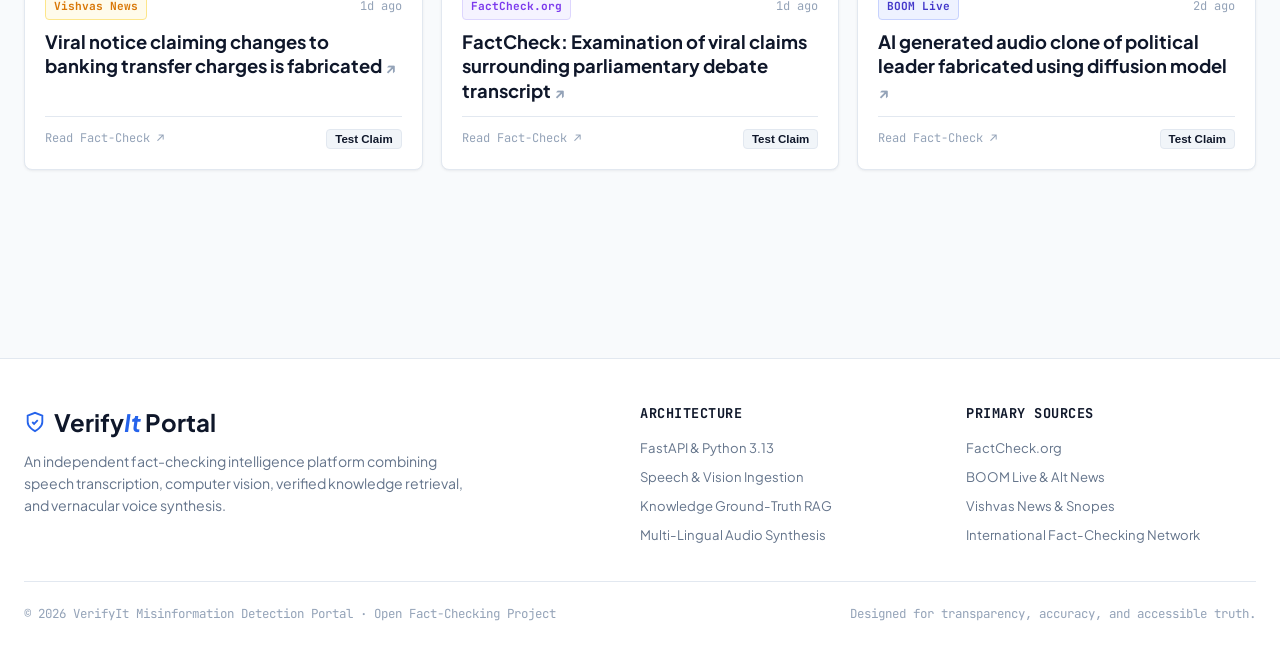
==== commit 52fa54b6: "feat: add frontend HTML, CSS, and interactive game/forensics pages for misinformation detection port" ====
--- a/frontend/index.html
+++ b/frontend/index.html
@@ -23,37 +23,18 @@
 
 <body>
 
-    <!-- Minimal Announcement Bar -->
-    <div class="top-status-bar">
-        <div class="status-bar-container">
-            <div class="status-live-indicator">
-                <span class="pulse-indicator"></span>
-                <span class="status-label">WIRE MONITOR</span>
-            </div>
-            <div class="status-message">
-                <span>Active 24/7 cross-referencing across certified fact-checking bureaus and open truth
-                    databases.</span>
-            </div>
-            <div class="status-meta">
-                <span>Edition: English + Telugu</span>
-            </div>
-        </div>
-    </div>
-
     <!-- Professional Navigation Header -->
     <header class="site-header">
         <div class="header-inner">
-            <a href="#verifier-section" class="brand-logo" aria-label="Verify It">
+            <a href="index.html" class="brand-logo" aria-label="Verify It">
                 <img src="logo.png" alt="Verify It" class="brand-logo-img">
             </a>
 
             <nav class="nav-links" id="mainNav">
-                <a href="#verifier-section" class="nav-link active">Verification Desk</a>
-                <a href="#trending-section" class="nav-link">Trending Debunks</a>
+                <a href="index.html" class="nav-link active">Verification Desk</a>
                 <a href="game.html" class="nav-link nav-highlight">Swipe Game</a>
                 <a href="forensics.html" class="nav-link">Spot The Fake</a>
-                <a href="#telegram-section" class="nav-link">Mobile Bot</a>
-                <a href="#news-section" class="nav-link">Live Wire</a>
+                <a href="#trending-section" class="nav-link">Trending Debunks</a>
             </nav>
 
             <div class="header-actions">
--- a/frontend/style.css
+++ b/frontend/style.css
@@ -286,7 +286,8 @@
 .nav-links {
     display: flex;
     align-items: center;
-    gap: 6px;
+    gap: 8px;
+    flex-wrap: nowrap;
 }
 
 .nav-link {
@@ -297,6 +298,7 @@
     padding: 8px 14px;
     border-radius: var(--radius-sm);
     transition: var(--transition);
+    white-space: nowrap;
 }
 
 .nav-link:hover {
--- a/frontend/style.css
+++ b/frontend/style.css
@@ -286,7 +286,8 @@
 .nav-links {
     display: flex;
     align-items: center;
-    gap: 6px;
+    gap: 8px;
+    flex-wrap: nowrap;
 }
 
 .nav-link {
@@ -297,6 +298,7 @@
     padding: 8px 14px;
     border-radius: var(--radius-sm);
     transition: var(--transition);
+    white-space: nowrap;
 }
 
 .nav-link:hover {
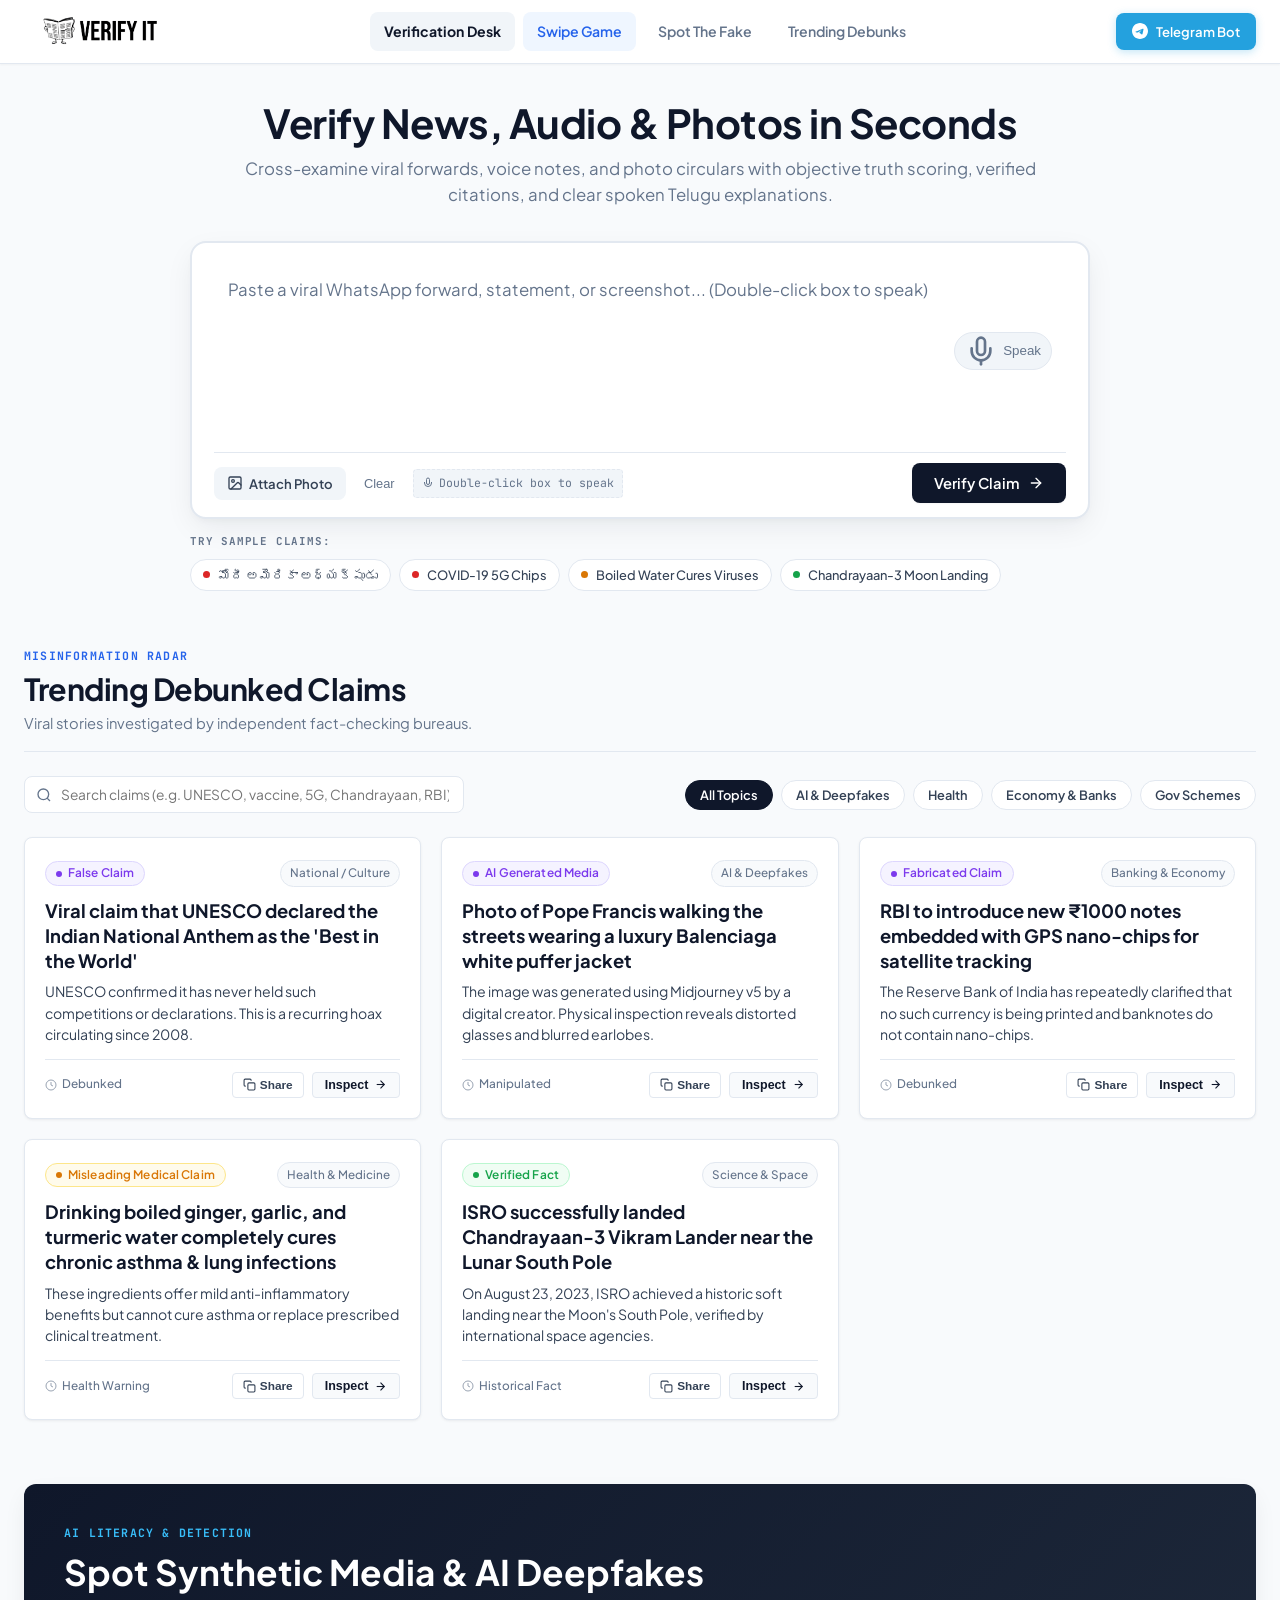
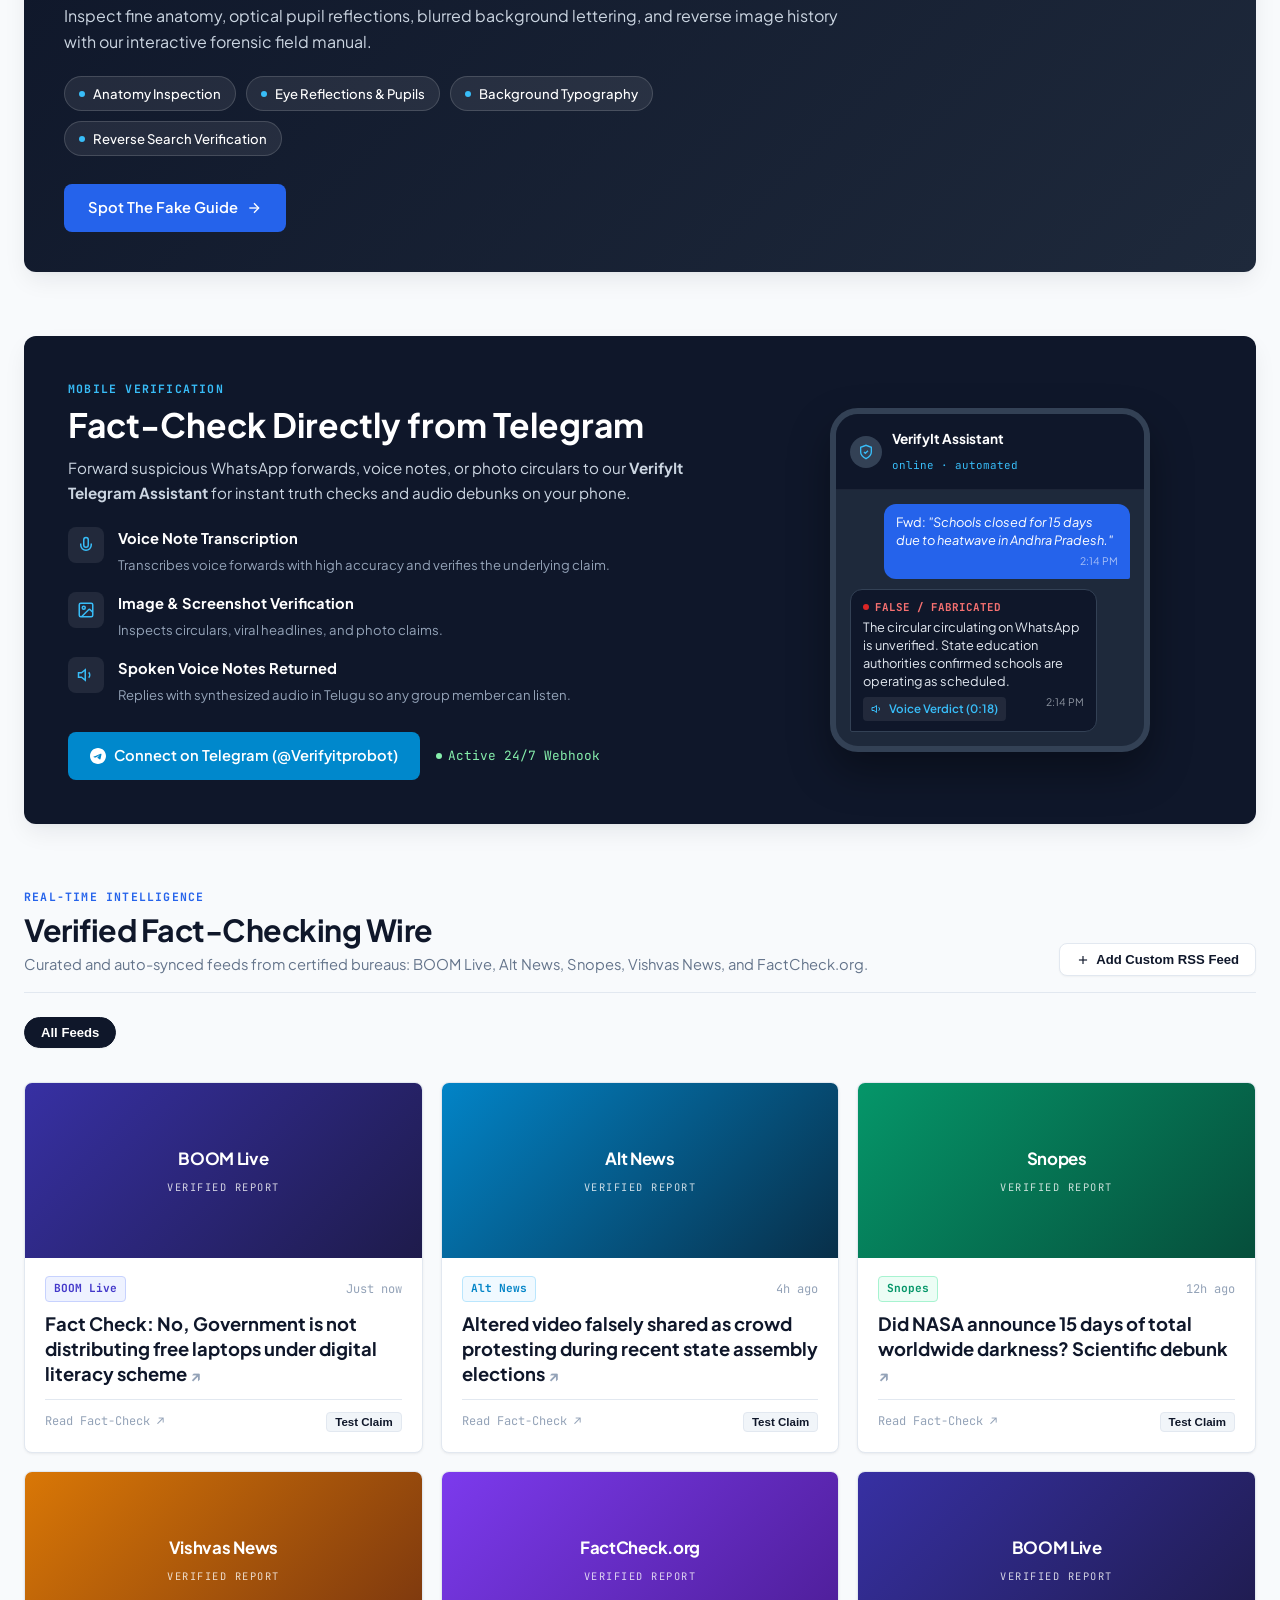
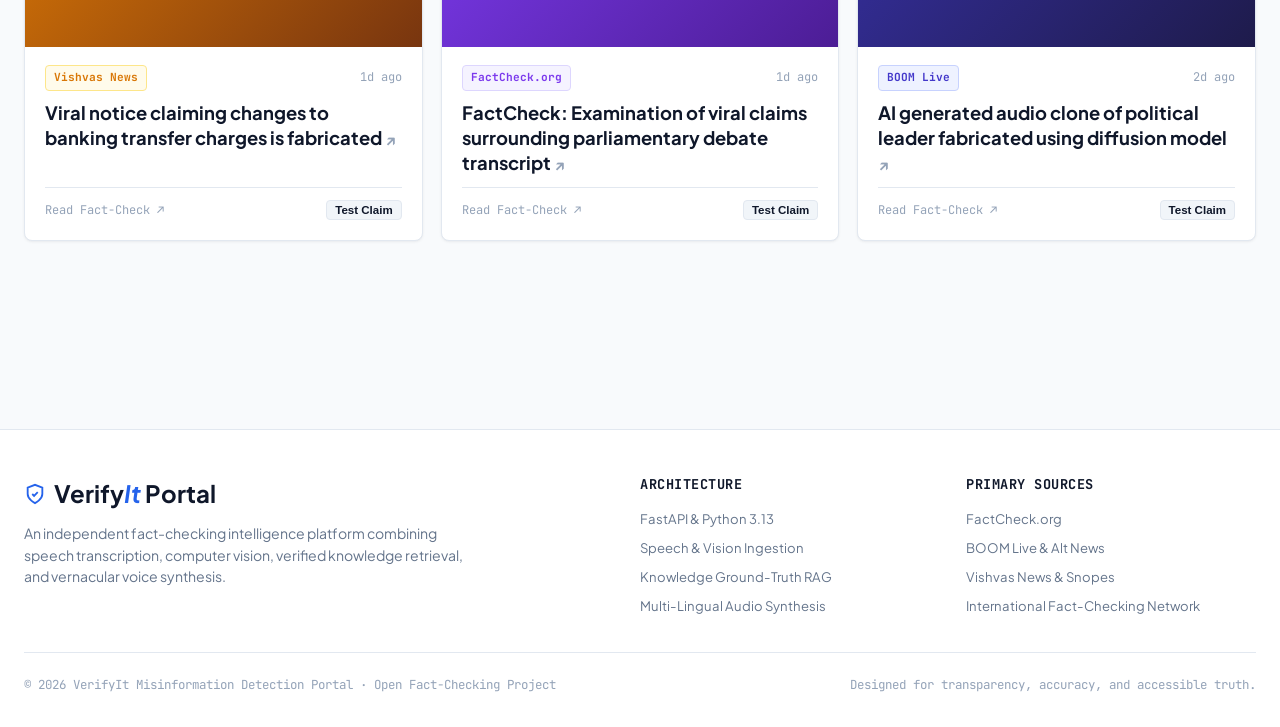
==== commit 2c201856: "feat: initialize frontend application logic with multi-modal verification and debunk feeds" ====
--- a/frontend/index.html
+++ b/frontend/index.html
@@ -26,24 +26,24 @@
     <!-- Professional Navigation Header -->
     <header class="site-header">
         <div class="header-inner">
-            <a href="index.html" class="brand-logo" aria-label="Verify It">
+            <a href="/" class="brand-logo" aria-label="Verify It">
                 <img src="logo.png" alt="Verify It" class="brand-logo-img">
             </a>
 
             <nav class="nav-links" id="mainNav">
-                <a href="index.html" class="nav-link active">Verification Desk</a>
-                <a href="game.html" class="nav-link nav-highlight">Swipe Game</a>
-                <a href="forensics.html" class="nav-link">Spot The Fake</a>
-                <a href="#trending-section" class="nav-link">Trending Debunks</a>
+                <a href="/" class="nav-link active">Verification Desk</a>
+                <a href="/game" class="nav-link nav-highlight">Swipe Game</a>
+                <a href="/forensics" class="nav-link">Spot The Fake</a>
+                <a href="/#trending-section" class="nav-link">Trending Debunks</a>
             </nav>
 
             <div class="header-actions">
-                <a href="https://t.me/Verifyitprobot" target="_blank" rel="noopener noreferrer" class="btn-telegram-header">
+                <a href="https://t.me/Verifyitprobot" target="_blank" rel="noopener noreferrer" class="btn-telegram-header" aria-label="VerifyIt Telegram Bot" title="Open Telegram Bot Assistant">
                     <svg viewBox="0 0 24 24" width="16" height="16" fill="currentColor">
                         <path
                             d="M12 0C5.373 0 0 5.373 0 12s5.373 12 12 12 12-5.373 12-12S18.627 0 12 0zm5.562 8.161c-.18.784-1.291 5.918-1.859 8.785-.24.11-.476.166-.71.166-.368 0-.583-.14-.844-.313-.41-.274-2.298-1.517-2.73-1.808-.288-.194-.572-.387-.272-.693.078-.08 1.439-1.378 2.651-2.544.186-.179.37-.36.216-.541-.153-.182-.397-.11-.571-.035-.246.106-3.957 2.56-4.475 2.898-.517.338-.988.384-1.391.265-.403-.119-1.233-.393-1.838-.592-.743-.245-.802-.572-.058-.871 3.097-1.348 7.42-3.153 9.49-3.965.987-.387 1.841-.309 2.012.185.07.202.046.621.03.864z" />
                     </svg>
-                    <span>Telegram Bot</span>
+                    <span class="btn-telegram-text">Telegram Bot</span>
                 </a>
                 <button class="mobile-menu-btn" id="mobileMenuBtn" aria-label="Toggle navigation menu"
                     onclick="toggleMobileMenu()">
@@ -76,7 +76,7 @@
                         <div class="omnibar-input-wrapper">
                             <textarea id="inputText" class="omnibar-textarea"
                                 placeholder="Paste a viral WhatsApp forward, statement, or screenshot... (Double-click box to speak)"
-                                rows="3" ondblclick="toggleRecording()"></textarea>
+                                rows="5" ondblclick="toggleRecording()"></textarea>
                             <button type="button" class="btn-mic-inside" id="recordBtn"
                                 onclick="toggleRecording()" ondblclick="toggleRecording()"
                                 title="Click or double-click to speak claim (Telugu / English)">
--- a/frontend/style.css
+++ b/frontend/style.css
@@ -329,6 +329,40 @@
 }
 
 .btn-telegram-header {
+    background: #24A1DE;
+    color: #FFFFFF;
+    text-decoration: none;
+    font-size: 0.82rem;
+    font-weight: 600;
+    padding: 8px 16px;
+    border-radius: var(--radius-sm);
+    display: inline-flex;
+    align-items: center;
+    justify-content: center;
+    gap: 8px;
+    transition: var(--transition);
+    white-space: nowrap;
+    flex-shrink: 0;
+    box-shadow: 0 2px 8px rgba(36, 161, 222, 0.28);
+    border: none;
+}
+
+.btn-telegram-header:hover {
+    background: #1E96D1;
+    transform: translateY(-1px);
+    box-shadow: 0 4px 14px rgba(36, 161, 222, 0.42);
+    color: #FFFFFF;
+}
+
+.btn-telegram-header:active {
+    transform: translateY(0);
+}
+
+.btn-telegram-header svg {
+    flex-shrink: 0;
+}
+
+.btn-header-cta {
     background: var(--brand-primary);
     color: #FFFFFF;
     text-decoration: none;
@@ -340,12 +374,14 @@
     align-items: center;
     gap: 8px;
     transition: var(--transition);
-}
-
-.btn-telegram-header:hover {
-    background: #0088cc;
+    white-space: nowrap;
+    flex-shrink: 0;
+}
+
+.btn-header-cta:hover {
+    background: #000000;
     transform: translateY(-1px);
-    box-shadow: 0 4px 12px rgba(0, 136, 204, 0.25);
+    box-shadow: 0 4px 12px rgba(15, 23, 42, 0.2);
 }
 
 .mobile-menu-btn {
@@ -382,6 +418,28 @@
     }
 }
 
+@media (max-width: 680px) {
+    .btn-telegram-header {
+        padding: 0;
+        width: 38px;
+        height: 38px;
+        min-width: 38px;
+        border-radius: var(--radius-sm);
+        justify-content: center;
+        gap: 0;
+    }
+
+    .btn-telegram-header .btn-telegram-text {
+        display: none;
+    }
+
+    .btn-telegram-header svg {
+        width: 18px;
+        height: 18px;
+        margin: 0;
+    }
+}
+
 /* ==========================================================================
    3. Main Content Container & Typography
    ========================================================================== */
@@ -499,13 +557,14 @@
     outline: none;
     resize: none;
     font-family: var(--font-ui);
-    font-size: 1.18rem;
-    line-height: 1.55;
+    font-size: 1.15rem;
+    line-height: 1.6;
     color: var(--text-primary);
     background: transparent;
-    padding: 6px 46px 10px 4px;
-    min-height: 84px;
+    padding: 16px 54px 16px 14px;
+    min-height: 140px;
     box-sizing: border-box;
+    display: block;
 }
 
 .omnibar-textarea::placeholder {
@@ -514,17 +573,18 @@
     line-height: 1.5;
 }
 
-/* Embedded Mic Button Inside Text Box */
+/* Embedded Mic Button Inside Text Box - Vertically Centered at Middle */
 .btn-mic-inside {
     position: absolute;
-    right: 6px;
-    bottom: 8px;
+    right: 14px;
+    top: 50%;
+    transform: translateY(-50%);
     background: #F1F5F9;
     border: 1px solid var(--border-subtle);
     color: var(--text-muted);
-    height: 34px;
-    min-width: 34px;
-    padding: 0 8px;
+    height: 38px;
+    min-width: 38px;
+    padding: 0 10px;
     border-radius: var(--radius-full);
     display: inline-flex;
     align-items: center;
@@ -539,15 +599,30 @@
     background: #FFFFFF;
     color: var(--brand-blue);
     border-color: var(--brand-blue);
-    box-shadow: 0 2px 8px rgba(37, 99, 235, 0.15);
-    transform: scale(1.05);
+    box-shadow: 0 2px 10px rgba(37, 99, 235, 0.18);
+    transform: translateY(-50%) scale(1.06);
 }
 
 .btn-mic-inside.recording {
     background: #FEE2E2;
     border-color: #F87171;
     color: #DC2626;
-    animation: livePulse 1.4s infinite ease-in-out;
+    animation: livePulseCenter 1.4s infinite ease-in-out;
+}
+
+@keyframes livePulseCenter {
+    0% {
+        transform: translateY(-50%) scale(1);
+        box-shadow: 0 0 0 0 rgba(220, 38, 38, 0.4);
+    }
+    50% {
+        transform: translateY(-50%) scale(1.06);
+        box-shadow: 0 0 0 8px rgba(220, 38, 38, 0);
+    }
+    100% {
+        transform: translateY(-50%) scale(1);
+        box-shadow: 0 0 0 0 rgba(220, 38, 38, 0);
+    }
 }
 
 .mic-inside-timer {
@@ -1952,49 +2027,71 @@
 }
 
 .badge-verdict {
-    font-family: var(--font-mono);
-    font-size: 0.68rem;
-    font-weight: 800;
-    padding: 3px 8px;
-    border-radius: var(--radius-xs);
-    letter-spacing: 0.5px;
+    font-family: var(--font-ui);
+    font-size: 0.74rem;
+    font-weight: 600;
+    padding: 4px 10px;
+    border-radius: var(--radius-full);
+    letter-spacing: 0.01em;
     display: inline-flex;
     align-items: center;
     gap: 6px;
+    line-height: 1.2;
 }
 
 .status-dot {
     width: 6px;
     height: 6px;
     border-radius: 50%;
+    flex-shrink: 0;
 }
 
 .badge-verdict.badge-false {
-    background: var(--status-false-bg);
-    color: var(--status-false);
-    border: 1px solid var(--status-false-border);
+    background: #FEF2F2;
+    color: #DC2626;
+    border: 1px solid #FECACA;
+}
+.badge-verdict.badge-false .status-dot {
+    background: #DC2626;
 }
 
 .badge-verdict.badge-mislead {
-    background: var(--status-mislead-bg);
-    color: var(--status-mislead);
-    border: 1px solid var(--status-mislead-border);
+    background: #FFFBEB;
+    color: #D97706;
+    border: 1px solid #FDE68A;
+}
+.badge-verdict.badge-mislead .status-dot {
+    background: #D97706;
 }
 
 .badge-verdict.badge-true {
-    background: var(--status-true-bg);
-    color: var(--status-true);
-    border: 1px solid var(--status-true-border);
-}
-
-.debunk-origin-pill {
-    font-size: 0.7rem;
+    background: #F0FDF4;
+    color: #16A34A;
+    border: 1px solid #BBF7D0;
+}
+.badge-verdict.badge-true .status-dot {
+    background: #16A34A;
+}
+
+.badge-verdict.badge-ai {
+    background: #F5F3FF;
+    color: #7C3AED;
+    border: 1px solid #DDD6FE;
+}
+.badge-verdict.badge-ai .status-dot {
+    background: #7C3AED;
+}
+
+.debunk-topic-pill {
+    font-size: 0.73rem;
     color: var(--text-muted);
-    font-family: var(--font-mono);
-    background: var(--bg-subtle);
-    padding: 2px 7px;
-    border-radius: var(--radius-xs);
+    font-family: var(--font-ui);
+    font-weight: 500;
+    background: #F8FAFC;
+    padding: 3px 9px;
+    border-radius: var(--radius-full);
     border: 1px solid var(--border-subtle);
+    white-space: nowrap;
 }
 
 .debunk-claim-text {
@@ -2026,11 +2123,14 @@
     padding-top: 12px;
 }
 
-.debunk-category {
-    font-size: 0.75rem;
-    font-weight: 600;
+.debunk-meta-date {
+    font-size: 0.74rem;
+    font-weight: 500;
     color: var(--text-muted);
-    font-family: var(--font-mono);
+    font-family: var(--font-ui);
+    display: inline-flex;
+    align-items: center;
+    gap: 5px;
 }
 
 .debunk-card-actions {
@@ -2934,22 +3034,24 @@
     }
 
     .omnibar-textarea {
-        font-size: 1.16rem;
-        line-height: 1.6;
-        padding-right: 48px;
-        min-height: 85px;
+        font-size: 1.1rem;
+        line-height: 1.55;
+        padding: 14px 50px 14px 12px;
+        min-height: 130px;
     }
 
     .omnibar-textarea::placeholder {
-        font-size: 1.05rem;
+        font-size: 1.02rem;
         line-height: 1.5;
     }
 
     .btn-mic-inside {
         height: 38px;
         min-width: 38px;
-        right: 4px;
-        bottom: 6px;
+        right: 10px;
+        top: 50%;
+        bottom: auto;
+        transform: translateY(-50%);
     }
 
     .omnibar-action-bar {
--- a/frontend/style.css
+++ b/frontend/style.css
@@ -329,6 +329,40 @@
 }
 
 .btn-telegram-header {
+    background: #24A1DE;
+    color: #FFFFFF;
+    text-decoration: none;
+    font-size: 0.82rem;
+    font-weight: 600;
+    padding: 8px 16px;
+    border-radius: var(--radius-sm);
+    display: inline-flex;
+    align-items: center;
+    justify-content: center;
+    gap: 8px;
+    transition: var(--transition);
+    white-space: nowrap;
+    flex-shrink: 0;
+    box-shadow: 0 2px 8px rgba(36, 161, 222, 0.28);
+    border: none;
+}
+
+.btn-telegram-header:hover {
+    background: #1E96D1;
+    transform: translateY(-1px);
+    box-shadow: 0 4px 14px rgba(36, 161, 222, 0.42);
+    color: #FFFFFF;
+}
+
+.btn-telegram-header:active {
+    transform: translateY(0);
+}
+
+.btn-telegram-header svg {
+    flex-shrink: 0;
+}
+
+.btn-header-cta {
     background: var(--brand-primary);
     color: #FFFFFF;
     text-decoration: none;
@@ -340,12 +374,14 @@
     align-items: center;
     gap: 8px;
     transition: var(--transition);
-}
-
-.btn-telegram-header:hover {
-    background: #0088cc;
+    white-space: nowrap;
+    flex-shrink: 0;
+}
+
+.btn-header-cta:hover {
+    background: #000000;
     transform: translateY(-1px);
-    box-shadow: 0 4px 12px rgba(0, 136, 204, 0.25);
+    box-shadow: 0 4px 12px rgba(15, 23, 42, 0.2);
 }
 
 .mobile-menu-btn {
@@ -382,6 +418,28 @@
     }
 }
 
+@media (max-width: 680px) {
+    .btn-telegram-header {
+        padding: 0;
+        width: 38px;
+        height: 38px;
+        min-width: 38px;
+        border-radius: var(--radius-sm);
+        justify-content: center;
+        gap: 0;
+    }
+
+    .btn-telegram-header .btn-telegram-text {
+        display: none;
+    }
+
+    .btn-telegram-header svg {
+        width: 18px;
+        height: 18px;
+        margin: 0;
+    }
+}
+
 /* ==========================================================================
    3. Main Content Container & Typography
    ========================================================================== */
@@ -499,13 +557,14 @@
     outline: none;
     resize: none;
     font-family: var(--font-ui);
-    font-size: 1.18rem;
-    line-height: 1.55;
+    font-size: 1.15rem;
+    line-height: 1.6;
     color: var(--text-primary);
     background: transparent;
-    padding: 6px 46px 10px 4px;
-    min-height: 84px;
+    padding: 16px 54px 16px 14px;
+    min-height: 140px;
     box-sizing: border-box;
+    display: block;
 }
 
 .omnibar-textarea::placeholder {
@@ -514,17 +573,18 @@
     line-height: 1.5;
 }
 
-/* Embedded Mic Button Inside Text Box */
+/* Embedded Mic Button Inside Text Box - Vertically Centered at Middle */
 .btn-mic-inside {
     position: absolute;
-    right: 6px;
-    bottom: 8px;
+    right: 14px;
+    top: 50%;
+    transform: translateY(-50%);
     background: #F1F5F9;
     border: 1px solid var(--border-subtle);
     color: var(--text-muted);
-    height: 34px;
-    min-width: 34px;
-    padding: 0 8px;
+    height: 38px;
+    min-width: 38px;
+    padding: 0 10px;
     border-radius: var(--radius-full);
     display: inline-flex;
     align-items: center;
@@ -539,15 +599,30 @@
     background: #FFFFFF;
     color: var(--brand-blue);
     border-color: var(--brand-blue);
-    box-shadow: 0 2px 8px rgba(37, 99, 235, 0.15);
-    transform: scale(1.05);
+    box-shadow: 0 2px 10px rgba(37, 99, 235, 0.18);
+    transform: translateY(-50%) scale(1.06);
 }
 
 .btn-mic-inside.recording {
     background: #FEE2E2;
     border-color: #F87171;
     color: #DC2626;
-    animation: livePulse 1.4s infinite ease-in-out;
+    animation: livePulseCenter 1.4s infinite ease-in-out;
+}
+
+@keyframes livePulseCenter {
+    0% {
+        transform: translateY(-50%) scale(1);
+        box-shadow: 0 0 0 0 rgba(220, 38, 38, 0.4);
+    }
+    50% {
+        transform: translateY(-50%) scale(1.06);
+        box-shadow: 0 0 0 8px rgba(220, 38, 38, 0);
+    }
+    100% {
+        transform: translateY(-50%) scale(1);
+        box-shadow: 0 0 0 0 rgba(220, 38, 38, 0);
+    }
 }
 
 .mic-inside-timer {
@@ -1952,49 +2027,71 @@
 }
 
 .badge-verdict {
-    font-family: var(--font-mono);
-    font-size: 0.68rem;
-    font-weight: 800;
-    padding: 3px 8px;
-    border-radius: var(--radius-xs);
-    letter-spacing: 0.5px;
+    font-family: var(--font-ui);
+    font-size: 0.74rem;
+    font-weight: 600;
+    padding: 4px 10px;
+    border-radius: var(--radius-full);
+    letter-spacing: 0.01em;
     display: inline-flex;
     align-items: center;
     gap: 6px;
+    line-height: 1.2;
 }
 
 .status-dot {
     width: 6px;
     height: 6px;
     border-radius: 50%;
+    flex-shrink: 0;
 }
 
 .badge-verdict.badge-false {
-    background: var(--status-false-bg);
-    color: var(--status-false);
-    border: 1px solid var(--status-false-border);
+    background: #FEF2F2;
+    color: #DC2626;
+    border: 1px solid #FECACA;
+}
+.badge-verdict.badge-false .status-dot {
+    background: #DC2626;
 }
 
 .badge-verdict.badge-mislead {
-    background: var(--status-mislead-bg);
-    color: var(--status-mislead);
-    border: 1px solid var(--status-mislead-border);
+    background: #FFFBEB;
+    color: #D97706;
+    border: 1px solid #FDE68A;
+}
+.badge-verdict.badge-mislead .status-dot {
+    background: #D97706;
 }
 
 .badge-verdict.badge-true {
-    background: var(--status-true-bg);
-    color: var(--status-true);
-    border: 1px solid var(--status-true-border);
-}
-
-.debunk-origin-pill {
-    font-size: 0.7rem;
+    background: #F0FDF4;
+    color: #16A34A;
+    border: 1px solid #BBF7D0;
+}
+.badge-verdict.badge-true .status-dot {
+    background: #16A34A;
+}
+
+.badge-verdict.badge-ai {
+    background: #F5F3FF;
+    color: #7C3AED;
+    border: 1px solid #DDD6FE;
+}
+.badge-verdict.badge-ai .status-dot {
+    background: #7C3AED;
+}
+
+.debunk-topic-pill {
+    font-size: 0.73rem;
     color: var(--text-muted);
-    font-family: var(--font-mono);
-    background: var(--bg-subtle);
-    padding: 2px 7px;
-    border-radius: var(--radius-xs);
+    font-family: var(--font-ui);
+    font-weight: 500;
+    background: #F8FAFC;
+    padding: 3px 9px;
+    border-radius: var(--radius-full);
     border: 1px solid var(--border-subtle);
+    white-space: nowrap;
 }
 
 .debunk-claim-text {
@@ -2026,11 +2123,14 @@
     padding-top: 12px;
 }
 
-.debunk-category {
-    font-size: 0.75rem;
-    font-weight: 600;
+.debunk-meta-date {
+    font-size: 0.74rem;
+    font-weight: 500;
     color: var(--text-muted);
-    font-family: var(--font-mono);
+    font-family: var(--font-ui);
+    display: inline-flex;
+    align-items: center;
+    gap: 5px;
 }
 
 .debunk-card-actions {
@@ -2934,22 +3034,24 @@
     }
 
     .omnibar-textarea {
-        font-size: 1.16rem;
-        line-height: 1.6;
-        padding-right: 48px;
-        min-height: 85px;
+        font-size: 1.1rem;
+        line-height: 1.55;
+        padding: 14px 50px 14px 12px;
+        min-height: 130px;
     }
 
     .omnibar-textarea::placeholder {
-        font-size: 1.05rem;
+        font-size: 1.02rem;
         line-height: 1.5;
     }
 
     .btn-mic-inside {
         height: 38px;
         min-width: 38px;
-        right: 4px;
-        bottom: 6px;
+        right: 10px;
+        top: 50%;
+        bottom: auto;
+        transform: translateY(-50%);
     }
 
     .omnibar-action-bar {
